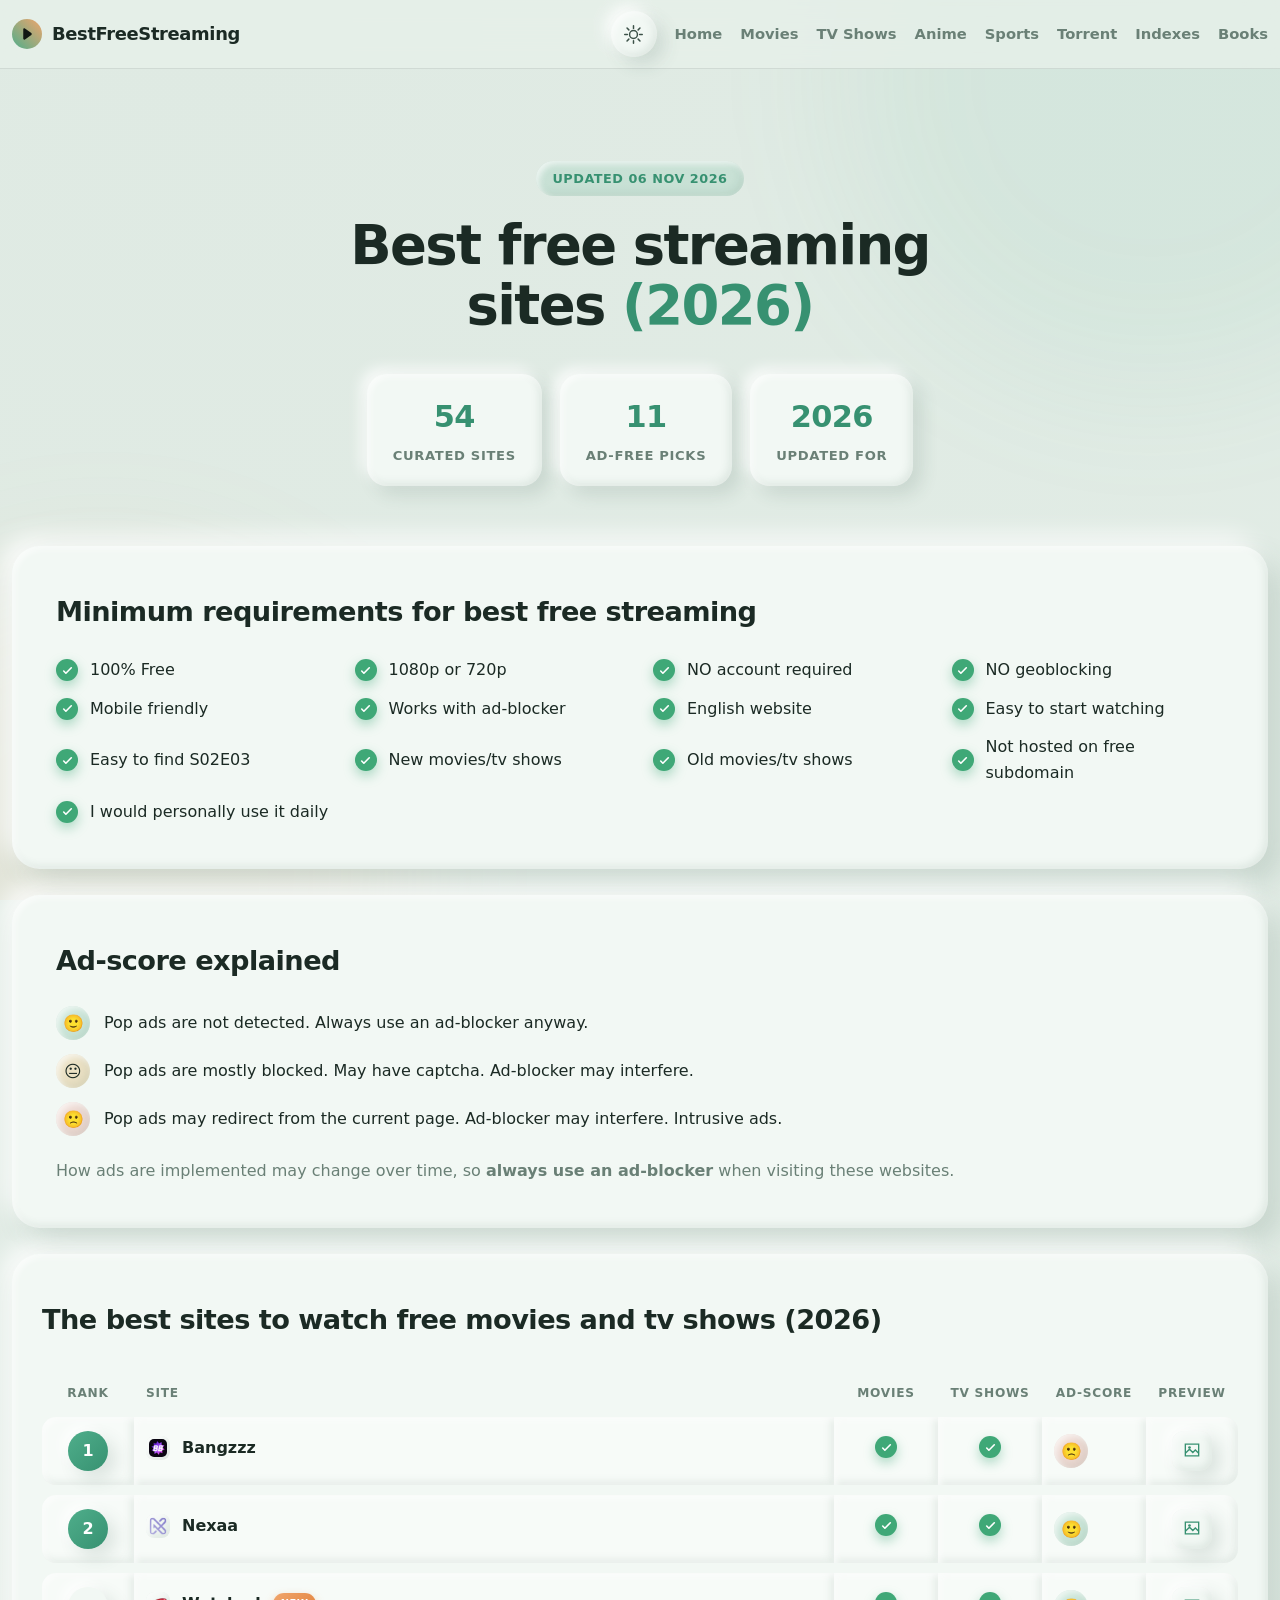
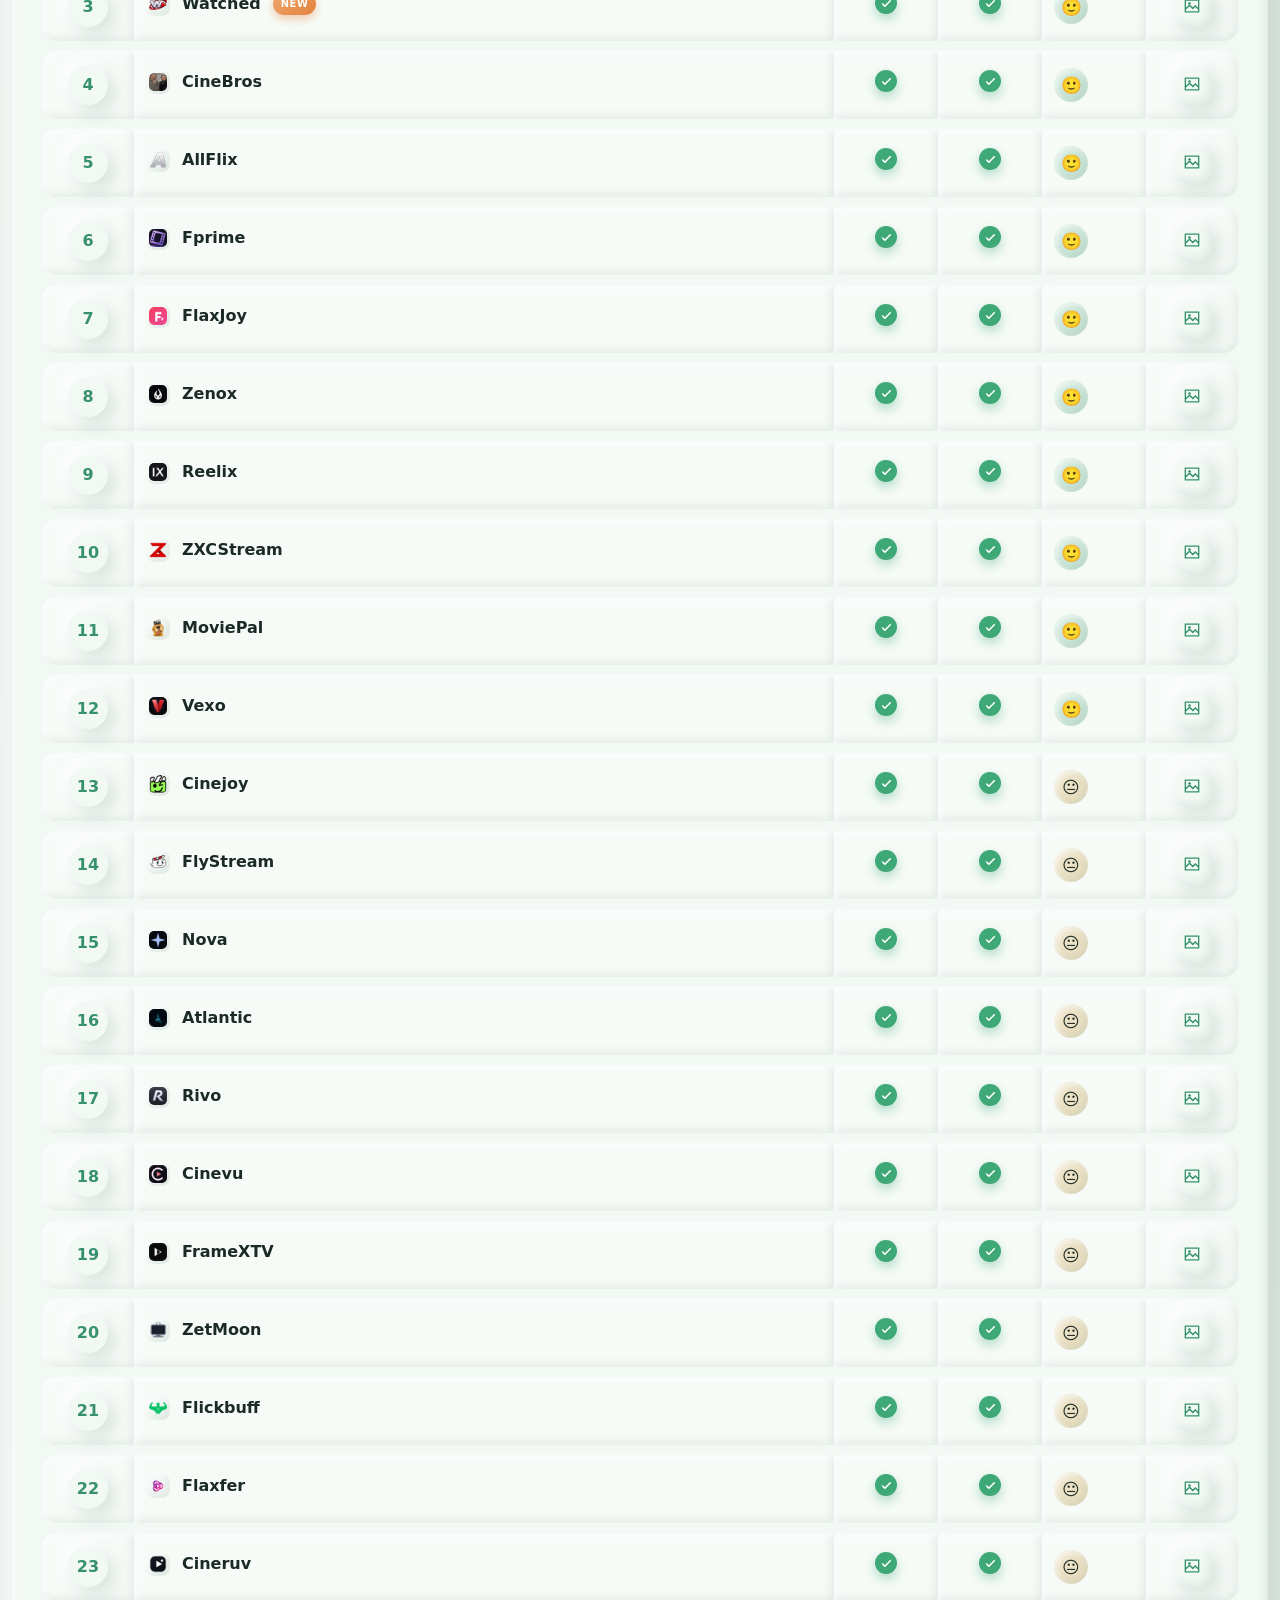
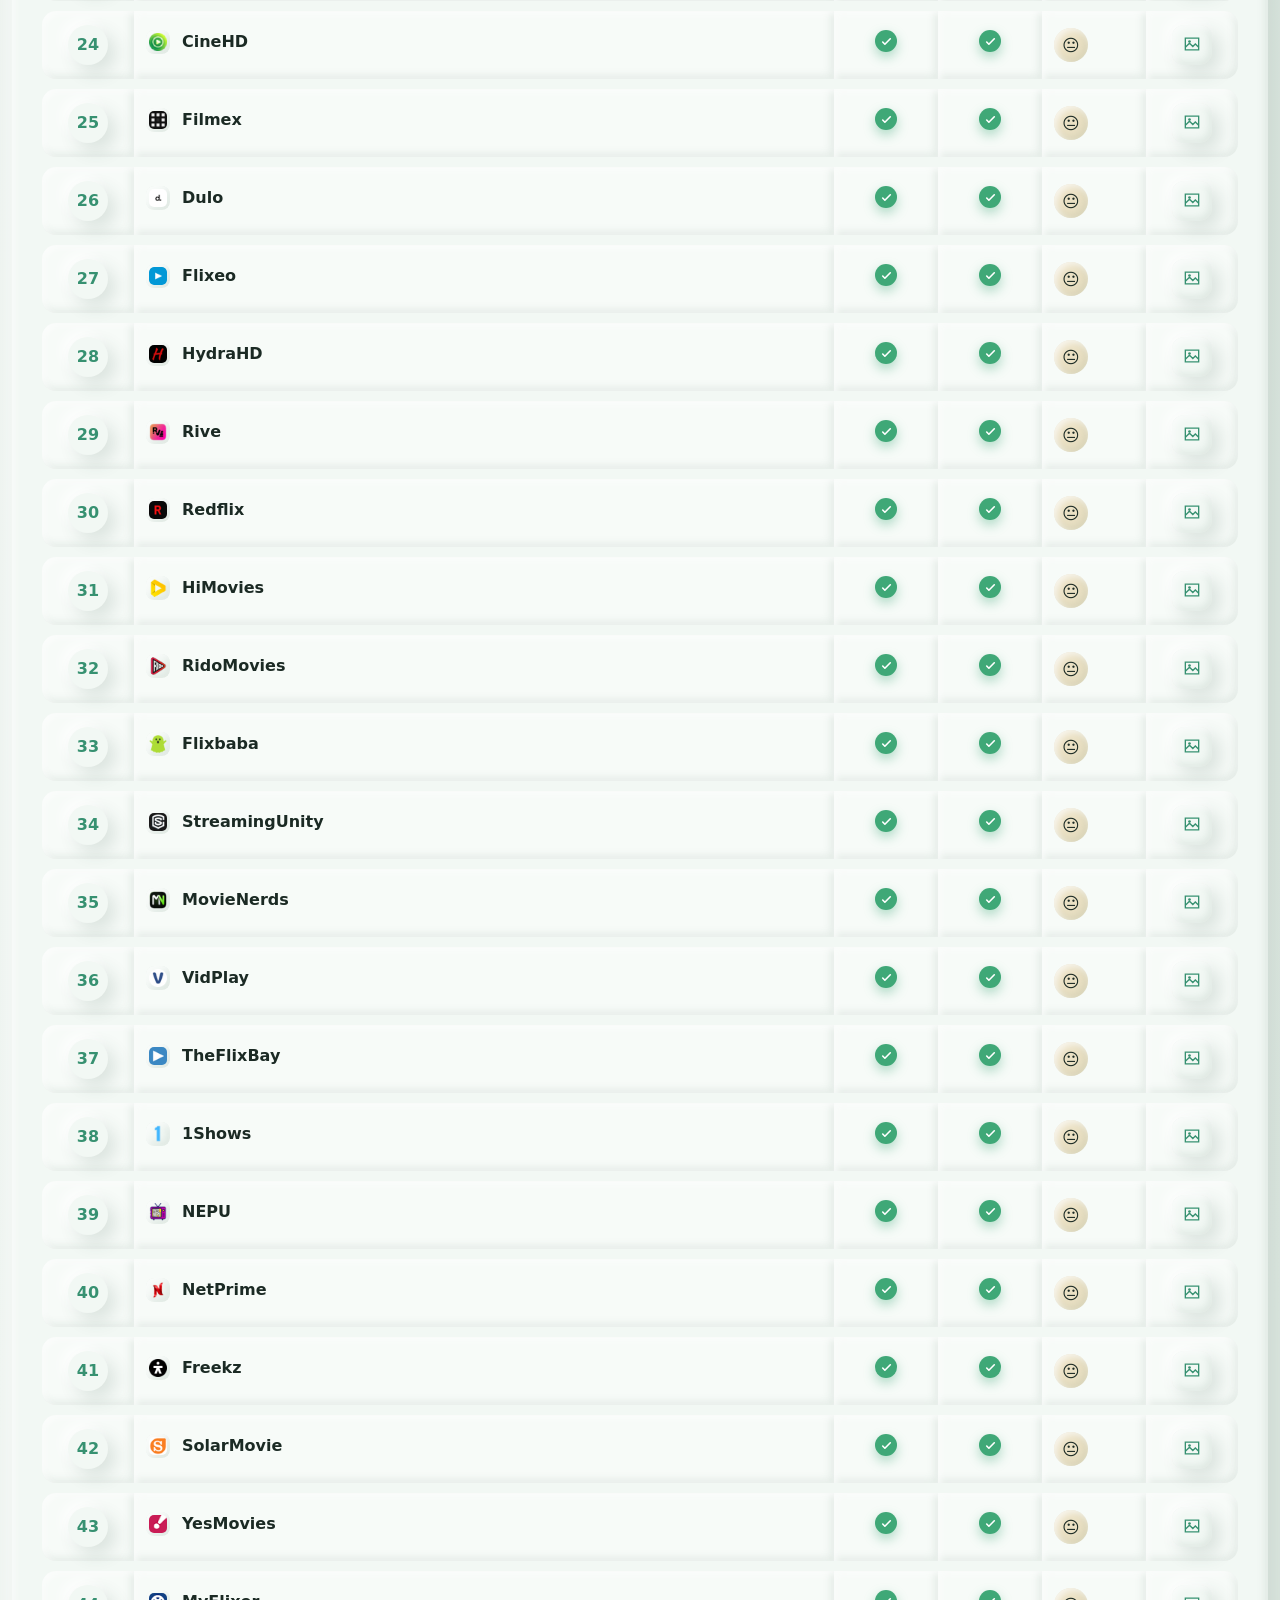
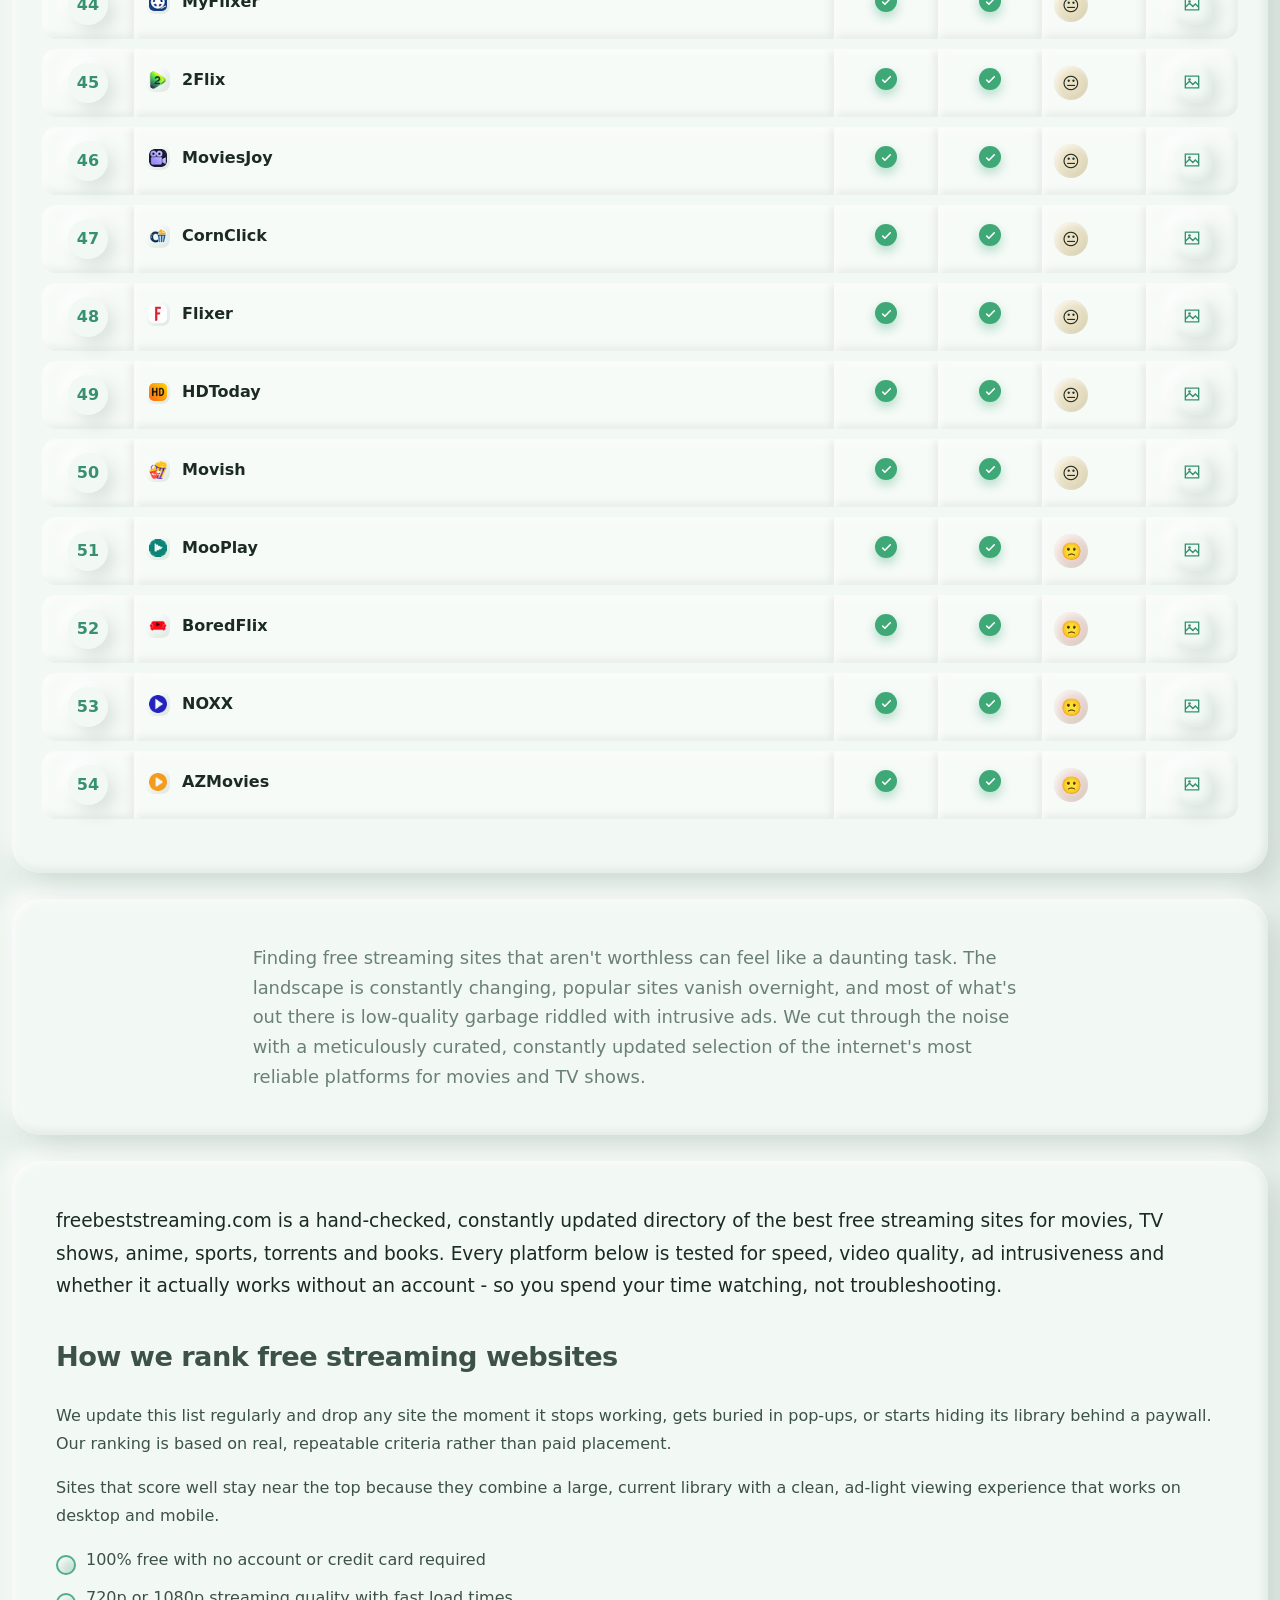
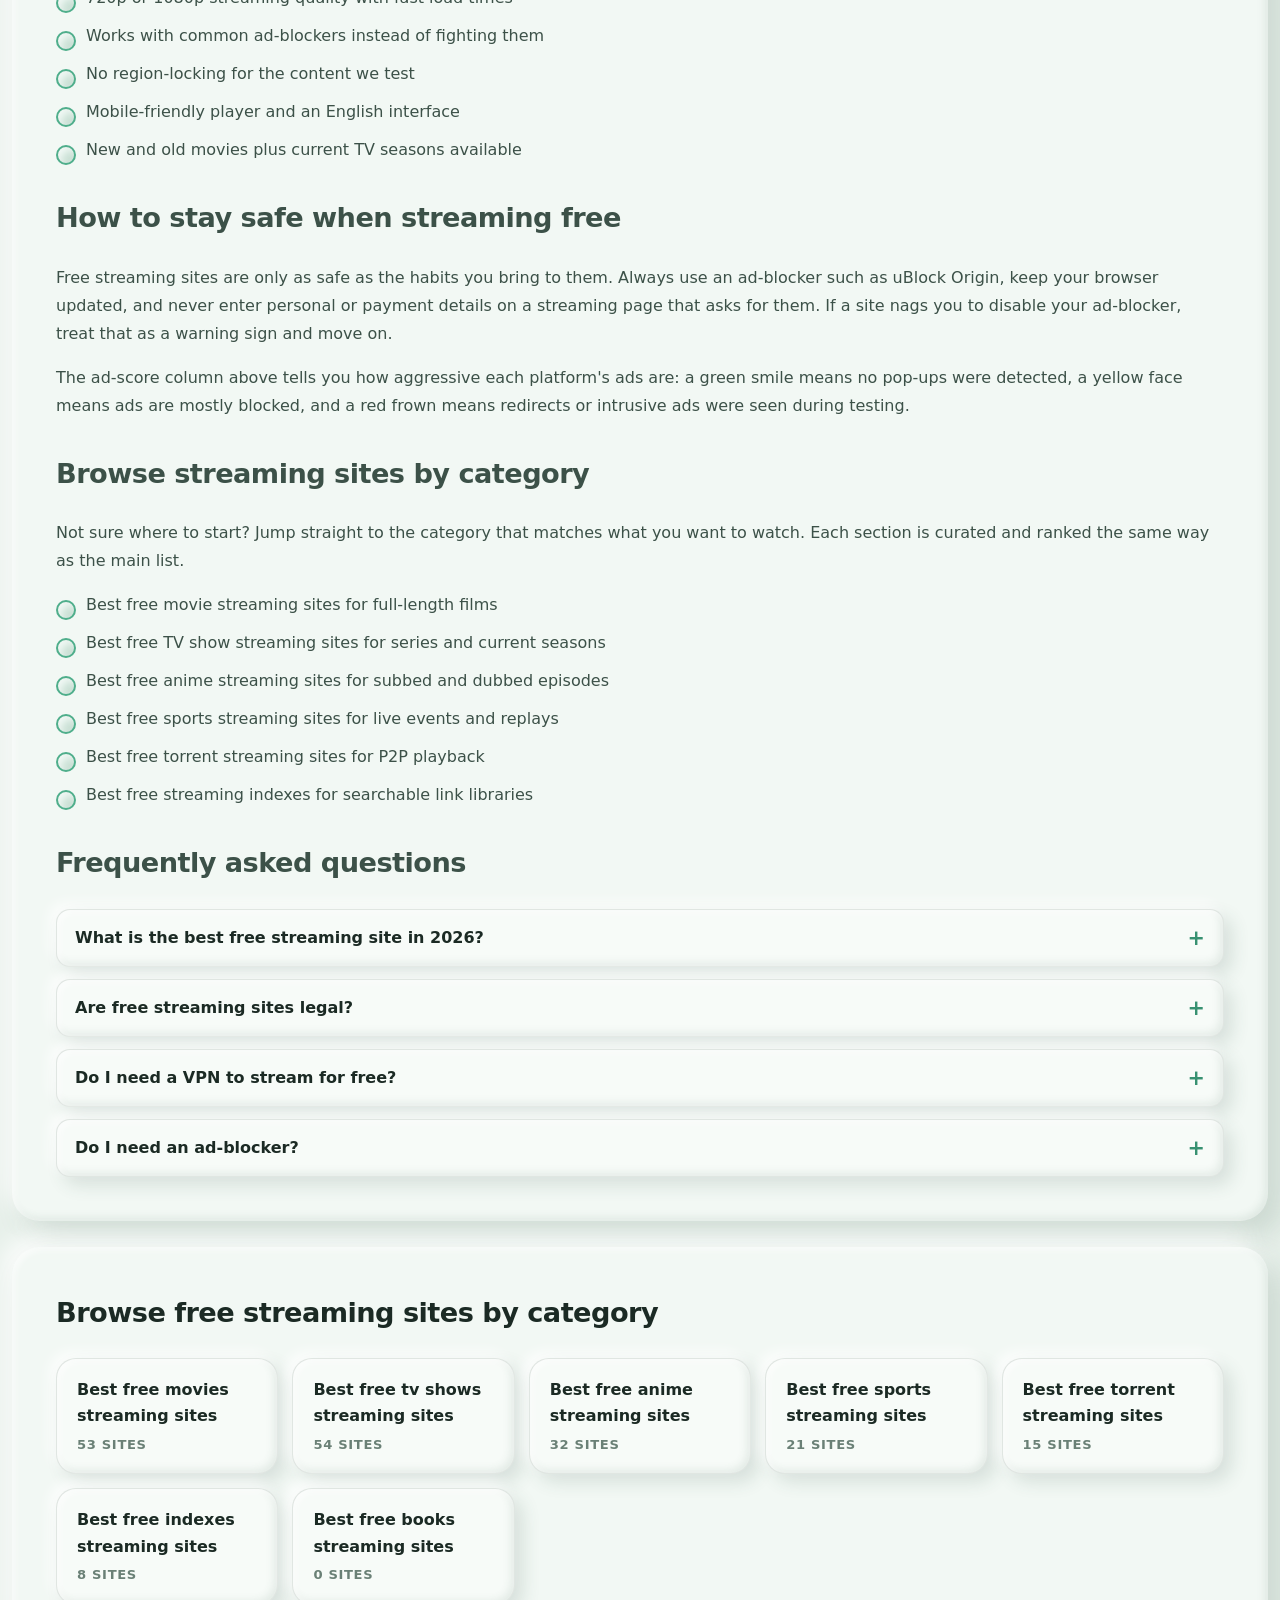
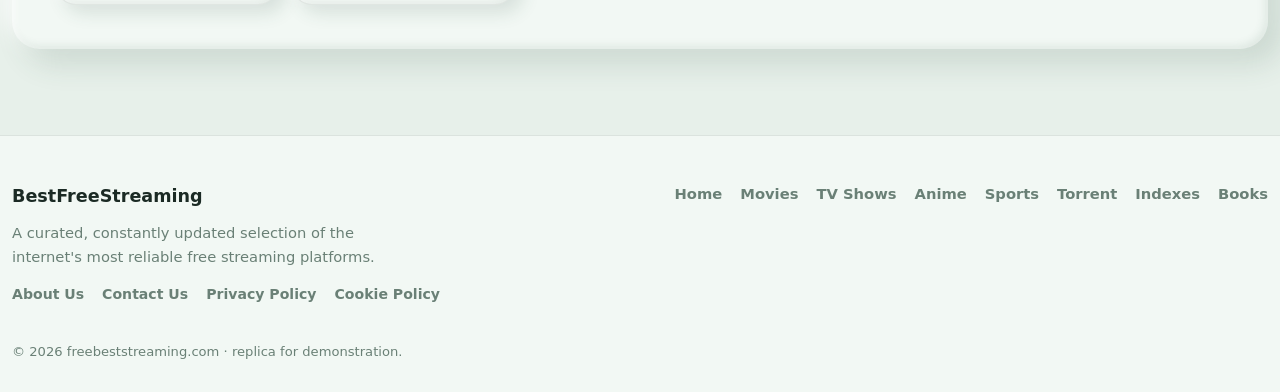
==== index.html @ 007ed833 "first commit" ====
<!DOCTYPE html>
<html lang="en" data-theme="light">
<head>
<meta charset="utf-8" />
<meta name="viewport" content="width=device-width, initial-scale=1.0" />
<title>Best Free Streaming Sites (2026) - Watch Movies &amp; TV Shows Online Free</title>
<meta name="description" content="Discover the best free streaming sites for movies, TV shows, anime, sports, torrents and books. Hand-checked, ad-scored and updated for 2026 - no account needed." />
<meta name="keywords" content="best free streaming sites, free streaming sites 2026, watch movies free, free movie sites, free tv streaming, free anime streaming, free sports streaming" />
<link rel="canonical" href="https://www.freebeststreaming.com/" />
<meta name="theme-color" content="#e9f1ec" media="(prefers-color-scheme: light)" />
<meta name="theme-color" content="#101613" media="(prefers-color-scheme: dark)" />
<meta name="robots" content="index, follow, max-image-preview:large, max-snippet:-1, max-video-preview:-1" />
<meta name="googlebot" content="index, follow, max-image-preview:large, max-snippet:-1, max-video-preview:-1" />
<meta property="og:type" content="website" />
<meta property="og:site_name" content="FreeBestStreaming.com" />
<meta property="og:locale" content="en_US" />
<meta property="og:title" content="Best Free Streaming Sites (2026) - Watch Movies &amp; TV Shows Online Free" />
<meta property="og:description" content="Discover the best free streaming sites for movies, TV shows, anime, sports, torrents and books. Hand-checked, ad-scored and updated for 2026 - no account needed." />
<meta property="og:url" content="https://www.freebeststreaming.com/" />
<meta property="og:image" content="https://www.freebeststreaming.com/img/og-default.png" />
<meta property="og:image:width" content="1200" />
<meta property="og:image:height" content="630" />
<meta property="og:image:alt" content="FreeBestStreaming.com - best free streaming sites 2026" />
<meta name="twitter:card" content="summary_large_image" />
<meta name="twitter:title" content="Best Free Streaming Sites (2026) - Watch Movies &amp; TV Shows Online Free" />
<meta name="twitter:description" content="Discover the best free streaming sites for movies, TV shows, anime, sports, torrents and books. Hand-checked, ad-scored and updated for 2026 - no account needed." />
<meta name="twitter:image" content="https://www.freebeststreaming.com/img/og-default.png" />
<link rel="icon" href="favicon.ico" />
<link rel="preconnect" href="https://www.freebeststreaming.com" />
<link rel="stylesheet" href="css/site.css" />
<script type="application/ld+json">{"@context":"https://schema.org","@graph":[{"@type":"WebSite","@id":"https://www.freebeststreaming.com/#website","url":"https://www.freebeststreaming.com","name":"FreeBestStreaming.com","description":"Hand-checked directory of the best free streaming sites for movies, TV shows, anime, sports, torrents and books.","inLanguage":"en","potentialAction":{"@type":"SearchAction","target":{"@type":"EntryPoint","urlTemplate":"https://www.freebeststreaming.com/Home/Category?key={search_term_string}"},"query-input":"required name=search_term_string"}},{"@type":"Organization","@id":"https://www.freebeststreaming.com/#organization","name":"FreeBestStreaming.com","url":"https://www.freebeststreaming.com","logo":{"@type":"ImageObject","url":"https://www.freebeststreaming.com/img/og-default.png"}}]}</script>
<script>
(function () { try { var stored = localStorage.getItem("bfs-theme"); var prefersDark = window.matchMedia("(prefers-color-scheme: dark)").matches; document.documentElement.setAttribute("data-theme", stored || (prefersDark ? "dark" : "light")); } catch (e) { } })();
</script>
</head>
<body>
<div class="bg-blobs" aria-hidden="true"></div>
<header class="site-header">
  <div class="container">
    <a href="index.html" class="logo-brand">
      <svg xmlns="http://www.w3.org/2000/svg" viewBox="0 0 16 16" aria-hidden="true">
        <defs><linearGradient id="grad1" x1="0%" y1="100%" x2="100%" y2="0%"><stop offset="0" stop-color="#4fae8b" /><stop offset="1" stop-color="#f0a56c" /></linearGradient></defs>
        <circle fill="url(#grad1)" cx="8" cy="8" r="8" />
        <path fill="#101613" d="m10.3 7.5c0.3 0.2 0.3 0.8 0 1l-3.4 2.4c-0.4 0.3-0.9 0-0.9-0.5v-4.8c0-0.5 0.5-0.8 0.9-0.5z" />
      </svg>
      <span>BestFreeStreaming</span>
    </a>
    <div class="header-actions">
      <button type="button" class="theme-toggle" id="themeToggle" aria-label="Toggle dark mode" title="Toggle dark mode">
        <svg class="icon-sun" viewBox="0 0 24 24" aria-hidden="true"><circle cx="12" cy="12" r="4.5"/><path d="M12 2v3M12 19v3M2 12h3M19 12h3M4.6 4.6l2.1 2.1M17.3 17.3l2.1 2.1M19.4 4.6l-2.1 2.1M6.7 17.3l-2.1 2.1"/></svg>
        <svg class="icon-moon" viewBox="0 0 24 24" aria-hidden="true"><path d="M21 12.8A8.5 8.5 0 1 1 11.2 3a7 7 0 0 0 9.8 9.8z"/></svg>
      </button>
      <nav class="site-nav" aria-label="Main navigation">
        <a href="index.html">Home</a>
        <a href="movies.html">Movies</a>
<a href="tv-shows.html">TV Shows</a>
<a href="anime.html">Anime</a>
<a href="sports.html">Sports</a>
<a href="torrent.html">Torrent</a>
<a href="indexes.html">Indexes</a>
<a href="books.html">Books</a>
      </nav>
    </div>
  </div>
</header>
<main class="container">
<section class="hero" id="top"><span class="hero-badge">Updated 06 Nov 2026</span><h1>Best free streaming sites <span class="accent">(2026)</span></h1><div class="hero-stats"><div class="stat"><span class="stat-value">52</span><span class="stat-label">Curated sites</span></div><div class="stat"><span class="stat-value">9</span><span class="stat-label">Ad-free picks</span></div><div class="stat"><span class="stat-value">2026</span><span class="stat-label">Updated for</span></div></div></section><section class="panel" id="requirements"><h2 class="section-title">Minimum requirements for best free streaming</h2><ul class="check-list"><li>100% Free</li><li>1080p or 720p</li><li>NO account required</li><li>NO geoblocking</li><li>Mobile friendly</li><li>Works with ad-blocker</li><li>English website</li><li>Easy to start watching</li><li>Easy to find S02E03</li><li>New movies/tv shows</li><li>Old movies/tv shows</li><li>Not hosted on free subdomain</li><li>I would personally use it daily</li></ul></section><section class="panel" id="adscore"><h2 class="section-title">Ad-score explained</h2><ul class="adscore-list"><li><span class="adscore-pill adscore-good"><span class="face"></span></span> Pop ads are not detected. Always use an ad-blocker anyway.</li><li><span class="adscore-pill adscore-ok"><span class="face"></span></span> Pop ads are mostly blocked. May have captcha. Ad-blocker may interfere.</li><li><span class="adscore-pill adscore-bad"><span class="face"></span></span> Pop ads may redirect from the current page. Ad-blocker may interfere. Intrusive ads.</li></ul><p class="adscore-note">How ads are implemented may change over time, so <strong>always use an ad-blocker</strong> when visiting these websites.</p></section><section class="panel table-panel" id="top-sites"><h2 class="section-title">The best sites to watch free movies and tv shows (2026)</h2><div class="table-scroll"><table class="sites-table"><thead><tr><th class="col-rank">Rank</th><th class="col-site">Site</th><th class="col-flag">Movies</th><th class="col-flag">TV Shows</th><th class="col-flag">Ad-Score</th><th class="col-preview">Preview</th></tr></thead><tbody><tr class="site-row"><td class="col-rank"><span class="rank-badge">1</span></td><td class="col-site"><a class="site-link" href="https://watched.cx/home" target="_blank" rel="noopener"><img class="site-favicon" src="data/images/favicons/15e6fa27de65ed3e341e323869e7991513ba6b85468f4043d3410c214ce10ddf.png" width="24" height="24" alt="" loading="lazy" /><span class="site-name">Watched</span><span class="new-badge">NEW</span></a></td><td class="col-flag"><span class="check" aria-label="Available"></span></td><td class="col-flag"><span class="check" aria-label="Available"></span></td><td class="col-flag"><span class="adscore-pill adscore-good" title="Pop ads are not detected"><span class="face"></span></span></td><td class="col-preview"><button type="button" class="preview-btn" data-preview="preview-1" aria-expanded="false" aria-controls="preview-1" title="Show preview of Watched"><svg viewBox="0 0 24 24" aria-hidden="true"><path d="M4 5h16v14H4z" fill="none" stroke="currentColor" stroke-width="1.6"/><path d="m4 16 5-5 4 4 3-3 4 4" fill="none" stroke="currentColor" stroke-width="1.6"/><circle cx="9" cy="9" r="1.6" fill="currentColor"/></svg></button></td></tr><tr class="preview-row" id="preview-1" hidden><td colspan="6"><a href="https://watched.cx/home" target="_blank" rel="noopener" class="preview-wrap" title="Visit Watched (opens in new tab)"><img src="data/images/thumbs/23feef184871e8dda354232d3e6a2e675488aa07ddcfde79c10542d33294459c.webp" loading="lazy" alt="Screenshot of Watched" /></a></td></tr><tr class="site-row"><td class="col-rank"><span class="rank-badge">2</span></td><td class="col-site"><a class="site-link" href="https://cinebros.netzz" target="_blank" rel="noopener"><img class="site-favicon" src="data/images/favicons/8d9d1334f31edf94c2838bcd294e3d549f3dab57177260c682e4f672d8bc4844.png" width="24" height="24" alt="" loading="lazy" /><span class="site-name">CineBroszz</span></a></td><td class="col-flag"><span class="check" aria-label="Available"></span></td><td class="col-flag"><span class="check" aria-label="Available"></span></td><td class="col-flag"><span class="adscore-pill adscore-bad" title="Pop ads may redirect from current page"><span class="face"></span></span></td><td class="col-preview"><button type="button" class="preview-btn" data-preview="preview-2" aria-expanded="false" aria-controls="preview-2" title="Show preview of CineBroszz"><svg viewBox="0 0 24 24" aria-hidden="true"><path d="M4 5h16v14H4z" fill="none" stroke="currentColor" stroke-width="1.6"/><path d="m4 16 5-5 4 4 3-3 4 4" fill="none" stroke="currentColor" stroke-width="1.6"/><circle cx="9" cy="9" r="1.6" fill="currentColor"/></svg></button></td></tr><tr class="preview-row" id="preview-2" hidden><td colspan="6"><a href="https://cinebros.netzz" target="_blank" rel="noopener" class="preview-wrap" title="Visit CineBroszz (opens in new tab)"><img src="data/images/thumbs/5cd1a2b88d7446e4e70ebe163a90de1ac6f99d7ab3490b6aad296977e17ddc51.webp" loading="lazy" alt="Screenshot of CineBroszz" /></a></td></tr><tr class="site-row"><td class="col-rank"><span class="rank-badge">3</span></td><td class="col-site"><a class="site-link" href="https://allflix.org" target="_blank" rel="noopener"><img class="site-favicon" src="data/images/favicons/53142ff24a7fd1907b6b936aab350ff9e9995e2bca040cf9fb746a257547e74f.png" width="24" height="24" alt="" loading="lazy" /><span class="site-name">AllFlix</span></a></td><td class="col-flag"><span class="check" aria-label="Available"></span></td><td class="col-flag"><span class="check" aria-label="Available"></span></td><td class="col-flag"><span class="adscore-pill adscore-good" title="Pop ads are not detected"><span class="face"></span></span></td><td class="col-preview"><button type="button" class="preview-btn" data-preview="preview-3" aria-expanded="false" aria-controls="preview-3" title="Show preview of AllFlix"><svg viewBox="0 0 24 24" aria-hidden="true"><path d="M4 5h16v14H4z" fill="none" stroke="currentColor" stroke-width="1.6"/><path d="m4 16 5-5 4 4 3-3 4 4" fill="none" stroke="currentColor" stroke-width="1.6"/><circle cx="9" cy="9" r="1.6" fill="currentColor"/></svg></button></td></tr><tr class="preview-row" id="preview-3" hidden><td colspan="6"><a href="https://allflix.org" target="_blank" rel="noopener" class="preview-wrap" title="Visit AllFlix (opens in new tab)"><img src="data/images/thumbs/0a4941472ebb4bd7544263bcf415fbb70f9150be07ab0708331a620f5ba662dc.webp" loading="lazy" alt="Screenshot of AllFlix" /></a></td></tr><tr class="site-row"><td class="col-rank"><span class="rank-badge">4</span></td><td class="col-site"><a class="site-link" href="https://fprime.at" target="_blank" rel="noopener"><img class="site-favicon" src="data/images/favicons/b951bb1b822a454266ee99582e89d39c44e704d7ef3f27a3053d759727d2b78c.png" width="24" height="24" alt="" loading="lazy" /><span class="site-name">Fprime</span></a></td><td class="col-flag"><span class="check" aria-label="Available"></span></td><td class="col-flag"><span class="check" aria-label="Available"></span></td><td class="col-flag"><span class="adscore-pill adscore-good" title="Pop ads are not detected"><span class="face"></span></span></td><td class="col-preview"><button type="button" class="preview-btn" data-preview="preview-4" aria-expanded="false" aria-controls="preview-4" title="Show preview of Fprime"><svg viewBox="0 0 24 24" aria-hidden="true"><path d="M4 5h16v14H4z" fill="none" stroke="currentColor" stroke-width="1.6"/><path d="m4 16 5-5 4 4 3-3 4 4" fill="none" stroke="currentColor" stroke-width="1.6"/><circle cx="9" cy="9" r="1.6" fill="currentColor"/></svg></button></td></tr><tr class="preview-row" id="preview-4" hidden><td colspan="6"><a href="https://fprime.at" target="_blank" rel="noopener" class="preview-wrap" title="Visit Fprime (opens in new tab)"><img src="data/images/thumbs/930a178fcb351ed5f6927d43b4d271c4ddae25dc463c9936396dc17f927b1535.webp" loading="lazy" alt="Screenshot of Fprime" /></a></td></tr><tr class="site-row"><td class="col-rank"><span class="rank-badge">5</span></td><td class="col-site"><a class="site-link" href="https://flaxjoy.app" target="_blank" rel="noopener"><img class="site-favicon" src="data/images/favicons/399972a7ec79d761c2cf4f0a481cc113a2bed8809707efb99221b87ecf593bd4.png" width="24" height="24" alt="" loading="lazy" /><span class="site-name">FlaxJoy</span></a></td><td class="col-flag"><span class="check" aria-label="Available"></span></td><td class="col-flag"><span class="check" aria-label="Available"></span></td><td class="col-flag"><span class="adscore-pill adscore-good" title="Pop ads are not detected"><span class="face"></span></span></td><td class="col-preview"><button type="button" class="preview-btn" data-preview="preview-5" aria-expanded="false" aria-controls="preview-5" title="Show preview of FlaxJoy"><svg viewBox="0 0 24 24" aria-hidden="true"><path d="M4 5h16v14H4z" fill="none" stroke="currentColor" stroke-width="1.6"/><path d="m4 16 5-5 4 4 3-3 4 4" fill="none" stroke="currentColor" stroke-width="1.6"/><circle cx="9" cy="9" r="1.6" fill="currentColor"/></svg></button></td></tr><tr class="preview-row" id="preview-5" hidden><td colspan="6"><a href="https://flaxjoy.app" target="_blank" rel="noopener" class="preview-wrap" title="Visit FlaxJoy (opens in new tab)"><img src="data/images/thumbs/f5dd3e86e3bf838d3db6ef2aeec3746891193c4ff3cab4f76f38c5e205bb62f9.webp" loading="lazy" alt="Screenshot of FlaxJoy" /></a></td></tr><tr class="site-row"><td class="col-rank"><span class="rank-badge">6</span></td><td class="col-site"><a class="site-link" href="https://zenox.lol" target="_blank" rel="noopener"><img class="site-favicon" src="data/images/favicons/0ec51ea1fd03c35eb745dd315ee722cadece66e18a357c735008c8292960fcb3.png" width="24" height="24" alt="" loading="lazy" /><span class="site-name">Zenox</span></a></td><td class="col-flag"><span class="check" aria-label="Available"></span></td><td class="col-flag"><span class="check" aria-label="Available"></span></td><td class="col-flag"><span class="adscore-pill adscore-good" title="Pop ads are not detected"><span class="face"></span></span></td><td class="col-preview"><button type="button" class="preview-btn" data-preview="preview-6" aria-expanded="false" aria-controls="preview-6" title="Show preview of Zenox"><svg viewBox="0 0 24 24" aria-hidden="true"><path d="M4 5h16v14H4z" fill="none" stroke="currentColor" stroke-width="1.6"/><path d="m4 16 5-5 4 4 3-3 4 4" fill="none" stroke="currentColor" stroke-width="1.6"/><circle cx="9" cy="9" r="1.6" fill="currentColor"/></svg></button></td></tr><tr class="preview-row" id="preview-6" hidden><td colspan="6"><a href="https://zenox.lol" target="_blank" rel="noopener" class="preview-wrap" title="Visit Zenox (opens in new tab)"><img src="data/images/thumbs/67b7c45c34fa04d4361a4ba3e3fcfe8da723c80550facac87d165030ae83a167.webp" loading="lazy" alt="Screenshot of Zenox" /></a></td></tr><tr class="site-row"><td class="col-rank"><span class="rank-badge">7</span></td><td class="col-site"><a class="site-link" href="https://reelix.ac" target="_blank" rel="noopener"><img class="site-favicon" src="data/images/favicons/a8a0b000d01c91310d8fbb73019b25871f6e6ddcfe883d6320a34b544f96f2b0.png" width="24" height="24" alt="" loading="lazy" /><span class="site-name">Reelix</span></a></td><td class="col-flag"><span class="check" aria-label="Available"></span></td><td class="col-flag"><span class="check" aria-label="Available"></span></td><td class="col-flag"><span class="adscore-pill adscore-good" title="Pop ads are not detected"><span class="face"></span></span></td><td class="col-preview"><button type="button" class="preview-btn" data-preview="preview-7" aria-expanded="false" aria-controls="preview-7" title="Show preview of Reelix"><svg viewBox="0 0 24 24" aria-hidden="true"><path d="M4 5h16v14H4z" fill="none" stroke="currentColor" stroke-width="1.6"/><path d="m4 16 5-5 4 4 3-3 4 4" fill="none" stroke="currentColor" stroke-width="1.6"/><circle cx="9" cy="9" r="1.6" fill="currentColor"/></svg></button></td></tr><tr class="preview-row" id="preview-7" hidden><td colspan="6"><a href="https://reelix.ac" target="_blank" rel="noopener" class="preview-wrap" title="Visit Reelix (opens in new tab)"><img src="data/images/thumbs/b0079c69046a2843a658ba4d826756552cc62c99cad38fd6c3d40af87c39471e.webp" loading="lazy" alt="Screenshot of Reelix" /></a></td></tr><tr class="site-row"><td class="col-rank"><span class="rank-badge">8</span></td><td class="col-site"><a class="site-link" href="https://zxcstream.com" target="_blank" rel="noopener"><img class="site-favicon" src="data/images/favicons/808c91a1a293f73ac2c7fb378fea5916cb02ef1e01add81c347d2ae595c76454.png" width="24" height="24" alt="" loading="lazy" /><span class="site-name">ZXCStream</span></a></td><td class="col-flag"><span class="check" aria-label="Available"></span></td><td class="col-flag"><span class="check" aria-label="Available"></span></td><td class="col-flag"><span class="adscore-pill adscore-good" title="Pop ads are not detected"><span class="face"></span></span></td><td class="col-preview"><button type="button" class="preview-btn" data-preview="preview-8" aria-expanded="false" aria-controls="preview-8" title="Show preview of ZXCStream"><svg viewBox="0 0 24 24" aria-hidden="true"><path d="M4 5h16v14H4z" fill="none" stroke="currentColor" stroke-width="1.6"/><path d="m4 16 5-5 4 4 3-3 4 4" fill="none" stroke="currentColor" stroke-width="1.6"/><circle cx="9" cy="9" r="1.6" fill="currentColor"/></svg></button></td></tr><tr class="preview-row" id="preview-8" hidden><td colspan="6"><a href="https://zxcstream.com" target="_blank" rel="noopener" class="preview-wrap" title="Visit ZXCStream (opens in new tab)"><img src="data/images/thumbs/b91ed141e7aeef1772234ce82ca407f49973522a1ac5b92ea1987135db740986.webp" loading="lazy" alt="Screenshot of ZXCStream" /></a></td></tr><tr class="site-row"><td class="col-rank"><span class="rank-badge">9</span></td><td class="col-site"><a class="site-link" href="https://moviepal.live" target="_blank" rel="noopener"><img class="site-favicon" src="data/images/favicons/66ab4ca796ed66c5bd36fde3196930e8bcc1b460c77de5b216def91e4c0738d5.png" width="24" height="24" alt="" loading="lazy" /><span class="site-name">MoviePal</span></a></td><td class="col-flag"><span class="check" aria-label="Available"></span></td><td class="col-flag"><span class="check" aria-label="Available"></span></td><td class="col-flag"><span class="adscore-pill adscore-good" title="Pop ads are not detected"><span class="face"></span></span></td><td class="col-preview"><button type="button" class="preview-btn" data-preview="preview-9" aria-expanded="false" aria-controls="preview-9" title="Show preview of MoviePal"><svg viewBox="0 0 24 24" aria-hidden="true"><path d="M4 5h16v14H4z" fill="none" stroke="currentColor" stroke-width="1.6"/><path d="m4 16 5-5 4 4 3-3 4 4" fill="none" stroke="currentColor" stroke-width="1.6"/><circle cx="9" cy="9" r="1.6" fill="currentColor"/></svg></button></td></tr><tr class="preview-row" id="preview-9" hidden><td colspan="6"><a href="https://moviepal.live" target="_blank" rel="noopener" class="preview-wrap" title="Visit MoviePal (opens in new tab)"><img src="data/images/thumbs/307af31ab64231109966fe0f4cf6941d26d60c71fa5a4adc6f7334a56e57e3f9.webp" loading="lazy" alt="Screenshot of MoviePal" /></a></td></tr><tr class="site-row"><td class="col-rank"><span class="rank-badge">10</span></td><td class="col-site"><a class="site-link" href="https://vexo.surf" target="_blank" rel="noopener"><img class="site-favicon" src="data/images/favicons/8fb822a4fc1b1c16613f968916afdfb62cebce9724ea0a1ca4b6ab9d7f6d1978.png" width="24" height="24" alt="" loading="lazy" /><span class="site-name">Vexo</span></a></td><td class="col-flag"><span class="check" aria-label="Available"></span></td><td class="col-flag"><span class="check" aria-label="Available"></span></td><td class="col-flag"><span class="adscore-pill adscore-good" title="Pop ads are not detected"><span class="face"></span></span></td><td class="col-preview"><button type="button" class="preview-btn" data-preview="preview-10" aria-expanded="false" aria-controls="preview-10" title="Show preview of Vexo"><svg viewBox="0 0 24 24" aria-hidden="true"><path d="M4 5h16v14H4z" fill="none" stroke="currentColor" stroke-width="1.6"/><path d="m4 16 5-5 4 4 3-3 4 4" fill="none" stroke="currentColor" stroke-width="1.6"/><circle cx="9" cy="9" r="1.6" fill="currentColor"/></svg></button></td></tr><tr class="preview-row" id="preview-10" hidden><td colspan="6"><a href="https://vexo.surf" target="_blank" rel="noopener" class="preview-wrap" title="Visit Vexo (opens in new tab)"><img src="data/images/thumbs/3d0f92df3da2d1ff2401a1de377e8af6447a82bdf1e8b1c4b88c2f624a730a8b.webp" loading="lazy" alt="Screenshot of Vexo" /></a></td></tr><tr class="site-row"><td class="col-rank"><span class="rank-badge">11</span></td><td class="col-site"><a class="site-link" href="https://cinejoy.pk" target="_blank" rel="noopener"><img class="site-favicon" src="data/images/favicons/f8c5ff7f8e08edf7747e9eec369d18b4e73bfb4d3f12d218af985c8a2dec3389.png" width="24" height="24" alt="" loading="lazy" /><span class="site-name">Cinejoy</span></a></td><td class="col-flag"><span class="check" aria-label="Available"></span></td><td class="col-flag"><span class="check" aria-label="Available"></span></td><td class="col-flag"><span class="adscore-pill adscore-ok" title="Pop ads are mostly blocked"><span class="face"></span></span></td><td class="col-preview"><button type="button" class="preview-btn" data-preview="preview-11" aria-expanded="false" aria-controls="preview-11" title="Show preview of Cinejoy"><svg viewBox="0 0 24 24" aria-hidden="true"><path d="M4 5h16v14H4z" fill="none" stroke="currentColor" stroke-width="1.6"/><path d="m4 16 5-5 4 4 3-3 4 4" fill="none" stroke="currentColor" stroke-width="1.6"/><circle cx="9" cy="9" r="1.6" fill="currentColor"/></svg></button></td></tr><tr class="preview-row" id="preview-11" hidden><td colspan="6"><a href="https://cinejoy.pk" target="_blank" rel="noopener" class="preview-wrap" title="Visit Cinejoy (opens in new tab)"><img src="data/images/thumbs/4b7ad1e5c66b3fc50141fe61879df1c401c2fc68dd2519cb8a050f417b162364.webp" loading="lazy" alt="Screenshot of Cinejoy" /></a></td></tr><tr class="site-row"><td class="col-rank"><span class="rank-badge">12</span></td><td class="col-site"><a class="site-link" href="https://flystream.net" target="_blank" rel="noopener"><img class="site-favicon" src="data/images/favicons/78b4d849b934e35fc66a2d9f570d0707de54c74b2e42cf29b12ba6e3d3828226.png" width="24" height="24" alt="" loading="lazy" /><span class="site-name">FlyStream</span></a></td><td class="col-flag"><span class="check" aria-label="Available"></span></td><td class="col-flag"><span class="check" aria-label="Available"></span></td><td class="col-flag"><span class="adscore-pill adscore-ok" title="Pop ads are mostly blocked"><span class="face"></span></span></td><td class="col-preview"><button type="button" class="preview-btn" data-preview="preview-12" aria-expanded="false" aria-controls="preview-12" title="Show preview of FlyStream"><svg viewBox="0 0 24 24" aria-hidden="true"><path d="M4 5h16v14H4z" fill="none" stroke="currentColor" stroke-width="1.6"/><path d="m4 16 5-5 4 4 3-3 4 4" fill="none" stroke="currentColor" stroke-width="1.6"/><circle cx="9" cy="9" r="1.6" fill="currentColor"/></svg></button></td></tr><tr class="preview-row" id="preview-12" hidden><td colspan="6"><a href="https://flystream.net" target="_blank" rel="noopener" class="preview-wrap" title="Visit FlyStream (opens in new tab)"><img src="data/images/thumbs/f54cefc1b9d6d48471e57f3c1afe21fc4b5a935523ad2bcce49271689017afa6.webp" loading="lazy" alt="Screenshot of FlyStream" /></a></td></tr><tr class="site-row"><td class="col-rank"><span class="rank-badge">13</span></td><td class="col-site"><a class="site-link" href="https://novahd.cc" target="_blank" rel="noopener"><img class="site-favicon" src="data/images/favicons/8830bdcaaed07fa81332313b16b8f359d441954870991256c9c26c8ab1ebb9a0.png" width="24" height="24" alt="" loading="lazy" /><span class="site-name">Nova</span></a></td><td class="col-flag"><span class="check" aria-label="Available"></span></td><td class="col-flag"><span class="check" aria-label="Available"></span></td><td class="col-flag"><span class="adscore-pill adscore-ok" title="Pop ads are mostly blocked"><span class="face"></span></span></td><td class="col-preview"><button type="button" class="preview-btn" data-preview="preview-13" aria-expanded="false" aria-controls="preview-13" title="Show preview of Nova"><svg viewBox="0 0 24 24" aria-hidden="true"><path d="M4 5h16v14H4z" fill="none" stroke="currentColor" stroke-width="1.6"/><path d="m4 16 5-5 4 4 3-3 4 4" fill="none" stroke="currentColor" stroke-width="1.6"/><circle cx="9" cy="9" r="1.6" fill="currentColor"/></svg></button></td></tr><tr class="preview-row" id="preview-13" hidden><td colspan="6"><a href="https://novahd.cc" target="_blank" rel="noopener" class="preview-wrap" title="Visit Nova (opens in new tab)"><img src="data/images/thumbs/d505e9a09e6e9c38b143a61687d3dc324b0a51f82c655a4a7acd627e60194dc5.webp" loading="lazy" alt="Screenshot of Nova" /></a></td></tr><tr class="site-row"><td class="col-rank"><span class="rank-badge">14</span></td><td class="col-site"><a class="site-link" href="https://atlantic.bz" target="_blank" rel="noopener"><img class="site-favicon" src="data/images/favicons/0f3e428438520297bb48a096e4c05e924395ec10ef53235829356d6e359852a0.png" width="24" height="24" alt="" loading="lazy" /><span class="site-name">Atlantic</span></a></td><td class="col-flag"><span class="check" aria-label="Available"></span></td><td class="col-flag"><span class="check" aria-label="Available"></span></td><td class="col-flag"><span class="adscore-pill adscore-ok" title="Pop ads are mostly blocked"><span class="face"></span></span></td><td class="col-preview"><button type="button" class="preview-btn" data-preview="preview-14" aria-expanded="false" aria-controls="preview-14" title="Show preview of Atlantic"><svg viewBox="0 0 24 24" aria-hidden="true"><path d="M4 5h16v14H4z" fill="none" stroke="currentColor" stroke-width="1.6"/><path d="m4 16 5-5 4 4 3-3 4 4" fill="none" stroke="currentColor" stroke-width="1.6"/><circle cx="9" cy="9" r="1.6" fill="currentColor"/></svg></button></td></tr><tr class="preview-row" id="preview-14" hidden><td colspan="6"><a href="https://atlantic.bz" target="_blank" rel="noopener" class="preview-wrap" title="Visit Atlantic (opens in new tab)"><img src="data/images/thumbs/49c2cb7fe3aebf853e44759cfb36ef511382703ca0bb1da8f207d12dcfbac01d.webp" loading="lazy" alt="Screenshot of Atlantic" /></a></td></tr><tr class="site-row"><td class="col-rank"><span class="rank-badge">15</span></td><td class="col-site"><a class="site-link" href="https://rivo.st" target="_blank" rel="noopener"><img class="site-favicon" src="data/images/favicons/0c138b9cad79592695bf98f18212a2538939b23db04493ba06d56e868565fcad.png" width="24" height="24" alt="" loading="lazy" /><span class="site-name">Rivo</span></a></td><td class="col-flag"><span class="check" aria-label="Available"></span></td><td class="col-flag"><span class="check" aria-label="Available"></span></td><td class="col-flag"><span class="adscore-pill adscore-ok" title="Pop ads are mostly blocked"><span class="face"></span></span></td><td class="col-preview"><button type="button" class="preview-btn" data-preview="preview-15" aria-expanded="false" aria-controls="preview-15" title="Show preview of Rivo"><svg viewBox="0 0 24 24" aria-hidden="true"><path d="M4 5h16v14H4z" fill="none" stroke="currentColor" stroke-width="1.6"/><path d="m4 16 5-5 4 4 3-3 4 4" fill="none" stroke="currentColor" stroke-width="1.6"/><circle cx="9" cy="9" r="1.6" fill="currentColor"/></svg></button></td></tr><tr class="preview-row" id="preview-15" hidden><td colspan="6"><a href="https://rivo.st" target="_blank" rel="noopener" class="preview-wrap" title="Visit Rivo (opens in new tab)"><img src="data/images/thumbs/eff394f6d904b4afe93d8eafdc8790def0087fc1cc1ee9b40e2910e618b3e840.webp" loading="lazy" alt="Screenshot of Rivo" /></a></td></tr><tr class="site-row"><td class="col-rank"><span class="rank-badge">16</span></td><td class="col-site"><a class="site-link" href="https://cinevu.icu" target="_blank" rel="noopener"><img class="site-favicon" src="data/images/favicons/41e7047038bc0d5ecbfaf320315ac9e63367ccd293a21282046a5521f78732e6.png" width="24" height="24" alt="" loading="lazy" /><span class="site-name">Cinevu</span></a></td><td class="col-flag"><span class="check" aria-label="Available"></span></td><td class="col-flag"><span class="check" aria-label="Available"></span></td><td class="col-flag"><span class="adscore-pill adscore-ok" title="Pop ads are mostly blocked"><span class="face"></span></span></td><td class="col-preview"><button type="button" class="preview-btn" data-preview="preview-16" aria-expanded="false" aria-controls="preview-16" title="Show preview of Cinevu"><svg viewBox="0 0 24 24" aria-hidden="true"><path d="M4 5h16v14H4z" fill="none" stroke="currentColor" stroke-width="1.6"/><path d="m4 16 5-5 4 4 3-3 4 4" fill="none" stroke="currentColor" stroke-width="1.6"/><circle cx="9" cy="9" r="1.6" fill="currentColor"/></svg></button></td></tr><tr class="preview-row" id="preview-16" hidden><td colspan="6"><a href="https://cinevu.icu" target="_blank" rel="noopener" class="preview-wrap" title="Visit Cinevu (opens in new tab)"><img src="data/images/thumbs/b08b1febead6bd8858f653367eeb9637d5dea74f31aecbebbddc4910e353711f.webp" loading="lazy" alt="Screenshot of Cinevu" /></a></td></tr><tr class="site-row"><td class="col-rank"><span class="rank-badge">17</span></td><td class="col-site"><a class="site-link" href="https://framextv.xyz" target="_blank" rel="noopener"><img class="site-favicon" src="data/images/favicons/17f9a3cd7fae59f9e054aacb4b25ae12992760dadc7bbe460bb20f454638c661.png" width="24" height="24" alt="" loading="lazy" /><span class="site-name">FrameXTV</span></a></td><td class="col-flag"><span class="check" aria-label="Available"></span></td><td class="col-flag"><span class="check" aria-label="Available"></span></td><td class="col-flag"><span class="adscore-pill adscore-ok" title="Pop ads are mostly blocked"><span class="face"></span></span></td><td class="col-preview"><button type="button" class="preview-btn" data-preview="preview-17" aria-expanded="false" aria-controls="preview-17" title="Show preview of FrameXTV"><svg viewBox="0 0 24 24" aria-hidden="true"><path d="M4 5h16v14H4z" fill="none" stroke="currentColor" stroke-width="1.6"/><path d="m4 16 5-5 4 4 3-3 4 4" fill="none" stroke="currentColor" stroke-width="1.6"/><circle cx="9" cy="9" r="1.6" fill="currentColor"/></svg></button></td></tr><tr class="preview-row" id="preview-17" hidden><td colspan="6"><a href="https://framextv.xyz" target="_blank" rel="noopener" class="preview-wrap" title="Visit FrameXTV (opens in new tab)"><img src="data/images/thumbs/ddee61fd0fc62c97fe7fc14370befbac287ce029212a8f983a8a3327c3e8dcf9.webp" loading="lazy" alt="Screenshot of FrameXTV" /></a></td></tr><tr class="site-row"><td class="col-rank"><span class="rank-badge">18</span></td><td class="col-site"><a class="site-link" href="https://zetmoon.live" target="_blank" rel="noopener"><img class="site-favicon" src="data/images/favicons/cdf88503f14f61e43f0ac5721bfad1331c3cbbdeeed8da50dcf71ddfc4fb0cf4.png" width="24" height="24" alt="" loading="lazy" /><span class="site-name">ZetMoon</span></a></td><td class="col-flag"><span class="check" aria-label="Available"></span></td><td class="col-flag"><span class="check" aria-label="Available"></span></td><td class="col-flag"><span class="adscore-pill adscore-ok" title="Pop ads are mostly blocked"><span class="face"></span></span></td><td class="col-preview"><button type="button" class="preview-btn" data-preview="preview-18" aria-expanded="false" aria-controls="preview-18" title="Show preview of ZetMoon"><svg viewBox="0 0 24 24" aria-hidden="true"><path d="M4 5h16v14H4z" fill="none" stroke="currentColor" stroke-width="1.6"/><path d="m4 16 5-5 4 4 3-3 4 4" fill="none" stroke="currentColor" stroke-width="1.6"/><circle cx="9" cy="9" r="1.6" fill="currentColor"/></svg></button></td></tr><tr class="preview-row" id="preview-18" hidden><td colspan="6"><a href="https://zetmoon.live" target="_blank" rel="noopener" class="preview-wrap" title="Visit ZetMoon (opens in new tab)"><img src="data/images/thumbs/e21709ead7db09cdd26192b715eb57969d0e2dafc6a4c871a1e128ff44245bc8.webp" loading="lazy" alt="Screenshot of ZetMoon" /></a></td></tr><tr class="site-row"><td class="col-rank"><span class="rank-badge">19</span></td><td class="col-site"><a class="site-link" href="https://flickbuff.cc" target="_blank" rel="noopener"><img class="site-favicon" src="data/images/favicons/a1e558da7a48a56db24b67332159add34df457877b134b684f5e21cf73c95b96.png" width="24" height="24" alt="" loading="lazy" /><span class="site-name">Flickbuff</span></a></td><td class="col-flag"><span class="check" aria-label="Available"></span></td><td class="col-flag"><span class="check" aria-label="Available"></span></td><td class="col-flag"><span class="adscore-pill adscore-ok" title="Pop ads are mostly blocked"><span class="face"></span></span></td><td class="col-preview"><button type="button" class="preview-btn" data-preview="preview-19" aria-expanded="false" aria-controls="preview-19" title="Show preview of Flickbuff"><svg viewBox="0 0 24 24" aria-hidden="true"><path d="M4 5h16v14H4z" fill="none" stroke="currentColor" stroke-width="1.6"/><path d="m4 16 5-5 4 4 3-3 4 4" fill="none" stroke="currentColor" stroke-width="1.6"/><circle cx="9" cy="9" r="1.6" fill="currentColor"/></svg></button></td></tr><tr class="preview-row" id="preview-19" hidden><td colspan="6"><a href="https://flickbuff.cc" target="_blank" rel="noopener" class="preview-wrap" title="Visit Flickbuff (opens in new tab)"><img src="data/images/thumbs/62c0d78d3ede6690ec14a31122b1a68e4137e09ea3d36b93da830b18acf315de.webp" loading="lazy" alt="Screenshot of Flickbuff" /></a></td></tr><tr class="site-row"><td class="col-rank"><span class="rank-badge">20</span></td><td class="col-site"><a class="site-link" href="https://flaxfer.lol" target="_blank" rel="noopener"><img class="site-favicon" src="data/images/favicons/ba1f45164ce633043d72d46427c17b7d416a0b4fe44cd13082048a228734b4b5.png" width="24" height="24" alt="" loading="lazy" /><span class="site-name">Flaxfer</span></a></td><td class="col-flag"><span class="check" aria-label="Available"></span></td><td class="col-flag"><span class="check" aria-label="Available"></span></td><td class="col-flag"><span class="adscore-pill adscore-ok" title="Pop ads are mostly blocked"><span class="face"></span></span></td><td class="col-preview"><button type="button" class="preview-btn" data-preview="preview-20" aria-expanded="false" aria-controls="preview-20" title="Show preview of Flaxfer"><svg viewBox="0 0 24 24" aria-hidden="true"><path d="M4 5h16v14H4z" fill="none" stroke="currentColor" stroke-width="1.6"/><path d="m4 16 5-5 4 4 3-3 4 4" fill="none" stroke="currentColor" stroke-width="1.6"/><circle cx="9" cy="9" r="1.6" fill="currentColor"/></svg></button></td></tr><tr class="preview-row" id="preview-20" hidden><td colspan="6"><a href="https://flaxfer.lol" target="_blank" rel="noopener" class="preview-wrap" title="Visit Flaxfer (opens in new tab)"><img src="data/images/thumbs/0ad6fd902069e63f8fec1cbfb34c930d26f54f4d98d2032a896a21f1d2cd1e79.webp" loading="lazy" alt="Screenshot of Flaxfer" /></a></td></tr><tr class="site-row"><td class="col-rank"><span class="rank-badge">21</span></td><td class="col-site"><a class="site-link" href="https://cineruv.website" target="_blank" rel="noopener"><img class="site-favicon" src="data/images/favicons/ec5faa81df46961185462b4c9891d858254c733eca09bdc9614e7f4f16a9bae4.png" width="24" height="24" alt="" loading="lazy" /><span class="site-name">Cineruv</span></a></td><td class="col-flag"><span class="check" aria-label="Available"></span></td><td class="col-flag"><span class="check" aria-label="Available"></span></td><td class="col-flag"><span class="adscore-pill adscore-ok" title="Pop ads are mostly blocked"><span class="face"></span></span></td><td class="col-preview"><button type="button" class="preview-btn" data-preview="preview-21" aria-expanded="false" aria-controls="preview-21" title="Show preview of Cineruv"><svg viewBox="0 0 24 24" aria-hidden="true"><path d="M4 5h16v14H4z" fill="none" stroke="currentColor" stroke-width="1.6"/><path d="m4 16 5-5 4 4 3-3 4 4" fill="none" stroke="currentColor" stroke-width="1.6"/><circle cx="9" cy="9" r="1.6" fill="currentColor"/></svg></button></td></tr><tr class="preview-row" id="preview-21" hidden><td colspan="6"><a href="https://cineruv.website" target="_blank" rel="noopener" class="preview-wrap" title="Visit Cineruv (opens in new tab)"><img src="data/images/thumbs/921b89bfa79fe4df1ce3959511c597ab457f3fa12011c3ccd7f6afcf4fbfa206.webp" loading="lazy" alt="Screenshot of Cineruv" /></a></td></tr><tr class="site-row"><td class="col-rank"><span class="rank-badge">22</span></td><td class="col-site"><a class="site-link" href="https://cinehd.vc/home" target="_blank" rel="noopener"><img class="site-favicon" src="data/images/favicons/a777fad4413763123415fbba9889823d54d714fd27b8336f571e36b3db248027.png" width="24" height="24" alt="" loading="lazy" /><span class="site-name">CineHD</span></a></td><td class="col-flag"><span class="check" aria-label="Available"></span></td><td class="col-flag"><span class="check" aria-label="Available"></span></td><td class="col-flag"><span class="adscore-pill adscore-ok" title="Pop ads are mostly blocked"><span class="face"></span></span></td><td class="col-preview"><button type="button" class="preview-btn" data-preview="preview-22" aria-expanded="false" aria-controls="preview-22" title="Show preview of CineHD"><svg viewBox="0 0 24 24" aria-hidden="true"><path d="M4 5h16v14H4z" fill="none" stroke="currentColor" stroke-width="1.6"/><path d="m4 16 5-5 4 4 3-3 4 4" fill="none" stroke="currentColor" stroke-width="1.6"/><circle cx="9" cy="9" r="1.6" fill="currentColor"/></svg></button></td></tr><tr class="preview-row" id="preview-22" hidden><td colspan="6"><a href="https://cinehd.vc/home" target="_blank" rel="noopener" class="preview-wrap" title="Visit CineHD (opens in new tab)"><img src="data/images/thumbs/037a435807ed5230cddb68fa89b4a34ac23835b817d74600702a5f1890517c75.webp" loading="lazy" alt="Screenshot of CineHD" /></a></td></tr><tr class="site-row"><td class="col-rank"><span class="rank-badge">23</span></td><td class="col-site"><a class="site-link" href="https://filmex.to" target="_blank" rel="noopener"><img class="site-favicon" src="data/images/favicons/639177d83c12f103ebf531f7421f7969bfd384a3b60f1aee576903fdf78d20f9.png" width="24" height="24" alt="" loading="lazy" /><span class="site-name">Filmex</span></a></td><td class="col-flag"><span class="check" aria-label="Available"></span></td><td class="col-flag"><span class="check" aria-label="Available"></span></td><td class="col-flag"><span class="adscore-pill adscore-ok" title="Pop ads are mostly blocked"><span class="face"></span></span></td><td class="col-preview"><button type="button" class="preview-btn" data-preview="preview-23" aria-expanded="false" aria-controls="preview-23" title="Show preview of Filmex"><svg viewBox="0 0 24 24" aria-hidden="true"><path d="M4 5h16v14H4z" fill="none" stroke="currentColor" stroke-width="1.6"/><path d="m4 16 5-5 4 4 3-3 4 4" fill="none" stroke="currentColor" stroke-width="1.6"/><circle cx="9" cy="9" r="1.6" fill="currentColor"/></svg></button></td></tr><tr class="preview-row" id="preview-23" hidden><td colspan="6"><a href="https://filmex.to" target="_blank" rel="noopener" class="preview-wrap" title="Visit Filmex (opens in new tab)"><img src="data/images/thumbs/d9f8438831901a2850941faf7f34e59bb09a834d78be7b76f0344742b5b2e0ee.webp" loading="lazy" alt="Screenshot of Filmex" /></a></td></tr><tr class="site-row"><td class="col-rank"><span class="rank-badge">24</span></td><td class="col-site"><a class="site-link" href="https://dulo.mov" target="_blank" rel="noopener"><img class="site-favicon" src="data/images/favicons/1b2ae38e00fbfde85a2a29b3411d2850e690200aea71508e729e76fd7e572a14.png" width="24" height="24" alt="" loading="lazy" /><span class="site-name">Dulo</span></a></td><td class="col-flag"><span class="check" aria-label="Available"></span></td><td class="col-flag"><span class="check" aria-label="Available"></span></td><td class="col-flag"><span class="adscore-pill adscore-ok" title="Pop ads are mostly blocked"><span class="face"></span></span></td><td class="col-preview"><button type="button" class="preview-btn" data-preview="preview-24" aria-expanded="false" aria-controls="preview-24" title="Show preview of Dulo"><svg viewBox="0 0 24 24" aria-hidden="true"><path d="M4 5h16v14H4z" fill="none" stroke="currentColor" stroke-width="1.6"/><path d="m4 16 5-5 4 4 3-3 4 4" fill="none" stroke="currentColor" stroke-width="1.6"/><circle cx="9" cy="9" r="1.6" fill="currentColor"/></svg></button></td></tr><tr class="preview-row" id="preview-24" hidden><td colspan="6"><a href="https://dulo.mov" target="_blank" rel="noopener" class="preview-wrap" title="Visit Dulo (opens in new tab)"><img src="data/images/thumbs/07e5c7210699222e2ba09c909704e7c7a91ed1ad41e7d4e6bb425efc07f0214e.webp" loading="lazy" alt="Screenshot of Dulo" /></a></td></tr><tr class="site-row"><td class="col-rank"><span class="rank-badge">25</span></td><td class="col-site"><a class="site-link" href="https://flixeo.tv/home" target="_blank" rel="noopener"><img class="site-favicon" src="data/images/favicons/f9c3042a0cc1d5b1c5bb8d28b1d8cdb94c916d3b617f18fa0d1cee9240465273.png" width="24" height="24" alt="" loading="lazy" /><span class="site-name">Flixeo</span></a></td><td class="col-flag"><span class="check" aria-label="Available"></span></td><td class="col-flag"><span class="check" aria-label="Available"></span></td><td class="col-flag"><span class="adscore-pill adscore-ok" title="Pop ads are mostly blocked"><span class="face"></span></span></td><td class="col-preview"><button type="button" class="preview-btn" data-preview="preview-25" aria-expanded="false" aria-controls="preview-25" title="Show preview of Flixeo"><svg viewBox="0 0 24 24" aria-hidden="true"><path d="M4 5h16v14H4z" fill="none" stroke="currentColor" stroke-width="1.6"/><path d="m4 16 5-5 4 4 3-3 4 4" fill="none" stroke="currentColor" stroke-width="1.6"/><circle cx="9" cy="9" r="1.6" fill="currentColor"/></svg></button></td></tr><tr class="preview-row" id="preview-25" hidden><td colspan="6"><a href="https://flixeo.tv/home" target="_blank" rel="noopener" class="preview-wrap" title="Visit Flixeo (opens in new tab)"><img src="data/images/thumbs/51b19078e638ffa4754c8bb926bcdb9306b14e651ae663d21f61fdc1e454f17e.webp" loading="lazy" alt="Screenshot of Flixeo" /></a></td></tr><tr class="site-row"><td class="col-rank"><span class="rank-badge">26</span></td><td class="col-site"><a class="site-link" href="https://hydrahd.info" target="_blank" rel="noopener"><img class="site-favicon" src="data/images/favicons/fccf9d558d84994f7400a1d3401fe4252f619958c5eb859ccbe3f59a24704dfc.png" width="24" height="24" alt="" loading="lazy" /><span class="site-name">HydraHD</span></a></td><td class="col-flag"><span class="check" aria-label="Available"></span></td><td class="col-flag"><span class="check" aria-label="Available"></span></td><td class="col-flag"><span class="adscore-pill adscore-ok" title="Pop ads are mostly blocked"><span class="face"></span></span></td><td class="col-preview"><button type="button" class="preview-btn" data-preview="preview-26" aria-expanded="false" aria-controls="preview-26" title="Show preview of HydraHD"><svg viewBox="0 0 24 24" aria-hidden="true"><path d="M4 5h16v14H4z" fill="none" stroke="currentColor" stroke-width="1.6"/><path d="m4 16 5-5 4 4 3-3 4 4" fill="none" stroke="currentColor" stroke-width="1.6"/><circle cx="9" cy="9" r="1.6" fill="currentColor"/></svg></button></td></tr><tr class="preview-row" id="preview-26" hidden><td colspan="6"><a href="https://hydrahd.info" target="_blank" rel="noopener" class="preview-wrap" title="Visit HydraHD (opens in new tab)"><img src="data/images/thumbs/c36d907ab4ea6e3c56901c8fc9e5e64209a846dce3ccc985ae50d5532f0cf3b1.webp" loading="lazy" alt="Screenshot of HydraHD" /></a></td></tr><tr class="site-row"><td class="col-rank"><span class="rank-badge">27</span></td><td class="col-site"><a class="site-link" href="https://rentry.co/rivestream" target="_blank" rel="noopener"><img class="site-favicon" src="data/images/favicons/e79d105c6909ead9e1a857d141317f9e497b6d85ed1281aa3a90bbc34af9bd0a.png" width="24" height="24" alt="" loading="lazy" /><span class="site-name">Rive</span></a></td><td class="col-flag"><span class="check" aria-label="Available"></span></td><td class="col-flag"><span class="check" aria-label="Available"></span></td><td class="col-flag"><span class="adscore-pill adscore-ok" title="Pop ads are mostly blocked"><span class="face"></span></span></td><td class="col-preview"><button type="button" class="preview-btn" data-preview="preview-27" aria-expanded="false" aria-controls="preview-27" title="Show preview of Rive"><svg viewBox="0 0 24 24" aria-hidden="true"><path d="M4 5h16v14H4z" fill="none" stroke="currentColor" stroke-width="1.6"/><path d="m4 16 5-5 4 4 3-3 4 4" fill="none" stroke="currentColor" stroke-width="1.6"/><circle cx="9" cy="9" r="1.6" fill="currentColor"/></svg></button></td></tr><tr class="preview-row" id="preview-27" hidden><td colspan="6"><a href="https://rentry.co/rivestream" target="_blank" rel="noopener" class="preview-wrap" title="Visit Rive (opens in new tab)"><img src="data/images/thumbs/fa48cc1536f6dd399a0f49874c3f05f3eb9f0b25e3b30710f1a057c07cdd6255.webp" loading="lazy" alt="Screenshot of Rive" /></a></td></tr><tr class="site-row"><td class="col-rank"><span class="rank-badge">28</span></td><td class="col-site"><a class="site-link" href="https://redflix.one" target="_blank" rel="noopener"><img class="site-favicon" src="data/images/favicons/a0accb2a7ef78bab7caf8bdcaea3c22f846f6c48bc100b0f47b57f31c034f21a.png" width="24" height="24" alt="" loading="lazy" /><span class="site-name">Redflix</span></a></td><td class="col-flag"><span class="check" aria-label="Available"></span></td><td class="col-flag"><span class="check" aria-label="Available"></span></td><td class="col-flag"><span class="adscore-pill adscore-ok" title="Pop ads are mostly blocked"><span class="face"></span></span></td><td class="col-preview"><button type="button" class="preview-btn" data-preview="preview-28" aria-expanded="false" aria-controls="preview-28" title="Show preview of Redflix"><svg viewBox="0 0 24 24" aria-hidden="true"><path d="M4 5h16v14H4z" fill="none" stroke="currentColor" stroke-width="1.6"/><path d="m4 16 5-5 4 4 3-3 4 4" fill="none" stroke="currentColor" stroke-width="1.6"/><circle cx="9" cy="9" r="1.6" fill="currentColor"/></svg></button></td></tr><tr class="preview-row" id="preview-28" hidden><td colspan="6"><a href="https://redflix.one" target="_blank" rel="noopener" class="preview-wrap" title="Visit Redflix (opens in new tab)"><img src="data/images/thumbs/ddce9e3ddfdfe66290605c59b5b1ca5b071a7b9555d51f3450047d3f94a2541d.webp" loading="lazy" alt="Screenshot of Redflix" /></a></td></tr><tr class="site-row"><td class="col-rank"><span class="rank-badge">29</span></td><td class="col-site"><a class="site-link" href="https://himovies.ac/home" target="_blank" rel="noopener"><img class="site-favicon" src="data/images/favicons/c309e91a1197327fb4a58376f9a0879c8adc11b06d4b27e65e2ad1cf0ef6f002.png" width="24" height="24" alt="" loading="lazy" /><span class="site-name">HiMovies</span></a></td><td class="col-flag"><span class="check" aria-label="Available"></span></td><td class="col-flag"><span class="check" aria-label="Available"></span></td><td class="col-flag"><span class="adscore-pill adscore-ok" title="Pop ads are mostly blocked"><span class="face"></span></span></td><td class="col-preview"><button type="button" class="preview-btn" data-preview="preview-29" aria-expanded="false" aria-controls="preview-29" title="Show preview of HiMovies"><svg viewBox="0 0 24 24" aria-hidden="true"><path d="M4 5h16v14H4z" fill="none" stroke="currentColor" stroke-width="1.6"/><path d="m4 16 5-5 4 4 3-3 4 4" fill="none" stroke="currentColor" stroke-width="1.6"/><circle cx="9" cy="9" r="1.6" fill="currentColor"/></svg></button></td></tr><tr class="preview-row" id="preview-29" hidden><td colspan="6"><a href="https://himovies.ac/home" target="_blank" rel="noopener" class="preview-wrap" title="Visit HiMovies (opens in new tab)"><img src="data/images/thumbs/149f988366e978848283953e8ee1abdca8a64857f530275ea4f6066d27fa8633.webp" loading="lazy" alt="Screenshot of HiMovies" /></a></td></tr><tr class="site-row"><td class="col-rank"><span class="rank-badge">30</span></td><td class="col-site"><a class="site-link" href="https://ridomovies.tv/home" target="_blank" rel="noopener"><img class="site-favicon" src="data/images/favicons/10a96180a46997c0ab3105da7dbe7ad67a1ca8a52a041242adb12be4733ffd9f.png" width="24" height="24" alt="" loading="lazy" /><span class="site-name">RidoMovies</span></a></td><td class="col-flag"><span class="check" aria-label="Available"></span></td><td class="col-flag"><span class="check" aria-label="Available"></span></td><td class="col-flag"><span class="adscore-pill adscore-ok" title="Pop ads are mostly blocked"><span class="face"></span></span></td><td class="col-preview"><button type="button" class="preview-btn" data-preview="preview-30" aria-expanded="false" aria-controls="preview-30" title="Show preview of RidoMovies"><svg viewBox="0 0 24 24" aria-hidden="true"><path d="M4 5h16v14H4z" fill="none" stroke="currentColor" stroke-width="1.6"/><path d="m4 16 5-5 4 4 3-3 4 4" fill="none" stroke="currentColor" stroke-width="1.6"/><circle cx="9" cy="9" r="1.6" fill="currentColor"/></svg></button></td></tr><tr class="preview-row" id="preview-30" hidden><td colspan="6"><a href="https://ridomovies.tv/home" target="_blank" rel="noopener" class="preview-wrap" title="Visit RidoMovies (opens in new tab)"><img src="data/images/thumbs/6d6a1b061af964518c6b8aed33f6565b11c25a5ede1d00e69b9d34a229249a9a.webp" loading="lazy" alt="Screenshot of RidoMovies" /></a></td></tr><tr class="site-row"><td class="col-rank"><span class="rank-badge">31</span></td><td class="col-site"><a class="site-link" href="https://flixbaba.info" target="_blank" rel="noopener"><img class="site-favicon" src="data/images/favicons/32e2f202234ef5c74f65a7036ca258d89036c23aad34f6e3f7eae3772aa82918.png" width="24" height="24" alt="" loading="lazy" /><span class="site-name">Flixbaba</span></a></td><td class="col-flag"><span class="check" aria-label="Available"></span></td><td class="col-flag"><span class="check" aria-label="Available"></span></td><td class="col-flag"><span class="adscore-pill adscore-ok" title="Pop ads are mostly blocked"><span class="face"></span></span></td><td class="col-preview"><button type="button" class="preview-btn" data-preview="preview-31" aria-expanded="false" aria-controls="preview-31" title="Show preview of Flixbaba"><svg viewBox="0 0 24 24" aria-hidden="true"><path d="M4 5h16v14H4z" fill="none" stroke="currentColor" stroke-width="1.6"/><path d="m4 16 5-5 4 4 3-3 4 4" fill="none" stroke="currentColor" stroke-width="1.6"/><circle cx="9" cy="9" r="1.6" fill="currentColor"/></svg></button></td></tr><tr class="preview-row" id="preview-31" hidden><td colspan="6"><a href="https://flixbaba.info" target="_blank" rel="noopener" class="preview-wrap" title="Visit Flixbaba (opens in new tab)"><img src="data/images/thumbs/3dd34a61ea0870d0e13b3e57c3fefd53f88bbcb44fd852c6046e25ff3bb6600f.webp" loading="lazy" alt="Screenshot of Flixbaba" /></a></td></tr><tr class="site-row"><td class="col-rank"><span class="rank-badge">32</span></td><td class="col-site"><a class="site-link" href="https://streamingunity.dog" target="_blank" rel="noopener"><img class="site-favicon" src="data/images/favicons/6d5e21549cbd693aa420ad979ce0bac049403f79fea172c3ff8888150160c3b8.png" width="24" height="24" alt="" loading="lazy" /><span class="site-name">StreamingUnity</span></a></td><td class="col-flag"><span class="check" aria-label="Available"></span></td><td class="col-flag"><span class="check" aria-label="Available"></span></td><td class="col-flag"><span class="adscore-pill adscore-ok" title="Pop ads are mostly blocked"><span class="face"></span></span></td><td class="col-preview"><button type="button" class="preview-btn" data-preview="preview-32" aria-expanded="false" aria-controls="preview-32" title="Show preview of StreamingUnity"><svg viewBox="0 0 24 24" aria-hidden="true"><path d="M4 5h16v14H4z" fill="none" stroke="currentColor" stroke-width="1.6"/><path d="m4 16 5-5 4 4 3-3 4 4" fill="none" stroke="currentColor" stroke-width="1.6"/><circle cx="9" cy="9" r="1.6" fill="currentColor"/></svg></button></td></tr><tr class="preview-row" id="preview-32" hidden><td colspan="6"><a href="https://streamingunity.dog" target="_blank" rel="noopener" class="preview-wrap" title="Visit StreamingUnity (opens in new tab)"><img src="data/images/thumbs/e05f8e1bdeaa059a709e6435709ea135075ed563216f7c1bde12a657221632f7.webp" loading="lazy" alt="Screenshot of StreamingUnity" /></a></td></tr><tr class="site-row"><td class="col-rank"><span class="rank-badge">33</span></td><td class="col-site"><a class="site-link" href="https://movienerds.site" target="_blank" rel="noopener"><img class="site-favicon" src="data/images/favicons/ddaeeb20bc9466eaa072d89a925ee99af08f8978f4adb346d556b8d173b60d21.png" width="24" height="24" alt="" loading="lazy" /><span class="site-name">MovieNerds</span></a></td><td class="col-flag"><span class="check" aria-label="Available"></span></td><td class="col-flag"><span class="check" aria-label="Available"></span></td><td class="col-flag"><span class="adscore-pill adscore-ok" title="Pop ads are mostly blocked"><span class="face"></span></span></td><td class="col-preview"><button type="button" class="preview-btn" data-preview="preview-33" aria-expanded="false" aria-controls="preview-33" title="Show preview of MovieNerds"><svg viewBox="0 0 24 24" aria-hidden="true"><path d="M4 5h16v14H4z" fill="none" stroke="currentColor" stroke-width="1.6"/><path d="m4 16 5-5 4 4 3-3 4 4" fill="none" stroke="currentColor" stroke-width="1.6"/><circle cx="9" cy="9" r="1.6" fill="currentColor"/></svg></button></td></tr><tr class="preview-row" id="preview-33" hidden><td colspan="6"><a href="https://movienerds.site" target="_blank" rel="noopener" class="preview-wrap" title="Visit MovieNerds (opens in new tab)"><img src="data/images/thumbs/2830c223ed24415a145c12d2527b93561f379ab0f2033734bb9c48acc686c24e.webp" loading="lazy" alt="Screenshot of MovieNerds" /></a></td></tr><tr class="site-row"><td class="col-rank"><span class="rank-badge">34</span></td><td class="col-site"><a class="site-link" href="https://vidplay.top" target="_blank" rel="noopener"><img class="site-favicon" src="data/images/favicons/0297b6094cbe930b9a3cc6ed0f653184950142bc7b79e532242d8e2418b79885.png" width="24" height="24" alt="" loading="lazy" /><span class="site-name">VidPlay</span></a></td><td class="col-flag"><span class="check" aria-label="Available"></span></td><td class="col-flag"><span class="check" aria-label="Available"></span></td><td class="col-flag"><span class="adscore-pill adscore-ok" title="Pop ads are mostly blocked"><span class="face"></span></span></td><td class="col-preview"><button type="button" class="preview-btn" data-preview="preview-34" aria-expanded="false" aria-controls="preview-34" title="Show preview of VidPlay"><svg viewBox="0 0 24 24" aria-hidden="true"><path d="M4 5h16v14H4z" fill="none" stroke="currentColor" stroke-width="1.6"/><path d="m4 16 5-5 4 4 3-3 4 4" fill="none" stroke="currentColor" stroke-width="1.6"/><circle cx="9" cy="9" r="1.6" fill="currentColor"/></svg></button></td></tr><tr class="preview-row" id="preview-34" hidden><td colspan="6"><a href="https://vidplay.top" target="_blank" rel="noopener" class="preview-wrap" title="Visit VidPlay (opens in new tab)"><img src="data/images/thumbs/f1eb6127af616c303e5f878a20d24d600c418196027cee320eb6784dca7cffbc.webp" loading="lazy" alt="Screenshot of VidPlay" /></a></td></tr><tr class="site-row"><td class="col-rank"><span class="rank-badge">35</span></td><td class="col-site"><a class="site-link" href="https://theflixbay.com" target="_blank" rel="noopener"><img class="site-favicon" src="data/images/favicons/9b0ce460da129e408baf9728c3d8bf61422b49d713b3e85bfd64303178a508e1.png" width="24" height="24" alt="" loading="lazy" /><span class="site-name">TheFlixBay</span></a></td><td class="col-flag"><span class="check" aria-label="Available"></span></td><td class="col-flag"><span class="check" aria-label="Available"></span></td><td class="col-flag"><span class="adscore-pill adscore-ok" title="Pop ads are mostly blocked"><span class="face"></span></span></td><td class="col-preview"><button type="button" class="preview-btn" data-preview="preview-35" aria-expanded="false" aria-controls="preview-35" title="Show preview of TheFlixBay"><svg viewBox="0 0 24 24" aria-hidden="true"><path d="M4 5h16v14H4z" fill="none" stroke="currentColor" stroke-width="1.6"/><path d="m4 16 5-5 4 4 3-3 4 4" fill="none" stroke="currentColor" stroke-width="1.6"/><circle cx="9" cy="9" r="1.6" fill="currentColor"/></svg></button></td></tr><tr class="preview-row" id="preview-35" hidden><td colspan="6"><a href="https://theflixbay.com" target="_blank" rel="noopener" class="preview-wrap" title="Visit TheFlixBay (opens in new tab)"><img src="data/images/thumbs/49659c6c4bc333c94435c035c6f57051d9cfcd10f1fe93acc839bd1283224932.webp" loading="lazy" alt="Screenshot of TheFlixBay" /></a></td></tr><tr class="site-row"><td class="col-rank"><span class="rank-badge">36</span></td><td class="col-site"><a class="site-link" href="https://1shows.org" target="_blank" rel="noopener"><img class="site-favicon" src="data/images/favicons/45c537d81f9b8f3a2ead28e657e13af40df3701fdc5606c913a856e5665968ab.png" width="24" height="24" alt="" loading="lazy" /><span class="site-name">1Shows</span></a></td><td class="col-flag"><span class="check" aria-label="Available"></span></td><td class="col-flag"><span class="check" aria-label="Available"></span></td><td class="col-flag"><span class="adscore-pill adscore-ok" title="Pop ads are mostly blocked"><span class="face"></span></span></td><td class="col-preview"><button type="button" class="preview-btn" data-preview="preview-36" aria-expanded="false" aria-controls="preview-36" title="Show preview of 1Shows"><svg viewBox="0 0 24 24" aria-hidden="true"><path d="M4 5h16v14H4z" fill="none" stroke="currentColor" stroke-width="1.6"/><path d="m4 16 5-5 4 4 3-3 4 4" fill="none" stroke="currentColor" stroke-width="1.6"/><circle cx="9" cy="9" r="1.6" fill="currentColor"/></svg></button></td></tr><tr class="preview-row" id="preview-36" hidden><td colspan="6"><a href="https://1shows.org" target="_blank" rel="noopener" class="preview-wrap" title="Visit 1Shows (opens in new tab)"><img src="data/images/thumbs/a557934f2a94c3ac0c7a9972d241f45ab52b1264b11382277cc56352ef489d38.webp" loading="lazy" alt="Screenshot of 1Shows" /></a></td></tr><tr class="site-row"><td class="col-rank"><span class="rank-badge">37</span></td><td class="col-site"><a class="site-link" href="https://nepu.io" target="_blank" rel="noopener"><img class="site-favicon" src="data/images/favicons/05ecbbbe6f099ee66a72aee823be95651003ca9e082634df289e356b7f0f4c23.png" width="24" height="24" alt="" loading="lazy" /><span class="site-name">NEPU</span></a></td><td class="col-flag"><span class="check" aria-label="Available"></span></td><td class="col-flag"><span class="check" aria-label="Available"></span></td><td class="col-flag"><span class="adscore-pill adscore-ok" title="Pop ads are mostly blocked"><span class="face"></span></span></td><td class="col-preview"><button type="button" class="preview-btn" data-preview="preview-37" aria-expanded="false" aria-controls="preview-37" title="Show preview of NEPU"><svg viewBox="0 0 24 24" aria-hidden="true"><path d="M4 5h16v14H4z" fill="none" stroke="currentColor" stroke-width="1.6"/><path d="m4 16 5-5 4 4 3-3 4 4" fill="none" stroke="currentColor" stroke-width="1.6"/><circle cx="9" cy="9" r="1.6" fill="currentColor"/></svg></button></td></tr><tr class="preview-row" id="preview-37" hidden><td colspan="6"><a href="https://nepu.io" target="_blank" rel="noopener" class="preview-wrap" title="Visit NEPU (opens in new tab)"><img src="data/images/thumbs/8c5ca30202da254458d2c985b93cf5cd58535ac81d56e4fe1ccd24f7ff329558.webp" loading="lazy" alt="Screenshot of NEPU" /></a></td></tr><tr class="site-row"><td class="col-rank"><span class="rank-badge">38</span></td><td class="col-site"><a class="site-link" href="https://netprime.bz" target="_blank" rel="noopener"><img class="site-favicon" src="data/images/favicons/8f4731926f553ec4d3c87398e20c27e2a357ffc0ea1a0927f0ef065362625db0.png" width="24" height="24" alt="" loading="lazy" /><span class="site-name">NetPrime</span></a></td><td class="col-flag"><span class="check" aria-label="Available"></span></td><td class="col-flag"><span class="check" aria-label="Available"></span></td><td class="col-flag"><span class="adscore-pill adscore-ok" title="Pop ads are mostly blocked"><span class="face"></span></span></td><td class="col-preview"><button type="button" class="preview-btn" data-preview="preview-38" aria-expanded="false" aria-controls="preview-38" title="Show preview of NetPrime"><svg viewBox="0 0 24 24" aria-hidden="true"><path d="M4 5h16v14H4z" fill="none" stroke="currentColor" stroke-width="1.6"/><path d="m4 16 5-5 4 4 3-3 4 4" fill="none" stroke="currentColor" stroke-width="1.6"/><circle cx="9" cy="9" r="1.6" fill="currentColor"/></svg></button></td></tr><tr class="preview-row" id="preview-38" hidden><td colspan="6"><a href="https://netprime.bz" target="_blank" rel="noopener" class="preview-wrap" title="Visit NetPrime (opens in new tab)"><img src="data/images/thumbs/b45215f20a6c2191977bc46f9411d4ed2a7715eee4cc78849b4eaaf7f20caa35.webp" loading="lazy" alt="Screenshot of NetPrime" /></a></td></tr><tr class="site-row"><td class="col-rank"><span class="rank-badge">39</span></td><td class="col-site"><a class="site-link" href="https://freekz.to" target="_blank" rel="noopener"><img class="site-favicon" src="data/images/favicons/61861fcba33deed7259cf23ebff003f7475ad9038c571d986894e7e786a0fa57.png" width="24" height="24" alt="" loading="lazy" /><span class="site-name">Freekz</span></a></td><td class="col-flag"><span class="check" aria-label="Available"></span></td><td class="col-flag"><span class="check" aria-label="Available"></span></td><td class="col-flag"><span class="adscore-pill adscore-ok" title="Pop ads are mostly blocked"><span class="face"></span></span></td><td class="col-preview"><button type="button" class="preview-btn" data-preview="preview-39" aria-expanded="false" aria-controls="preview-39" title="Show preview of Freekz"><svg viewBox="0 0 24 24" aria-hidden="true"><path d="M4 5h16v14H4z" fill="none" stroke="currentColor" stroke-width="1.6"/><path d="m4 16 5-5 4 4 3-3 4 4" fill="none" stroke="currentColor" stroke-width="1.6"/><circle cx="9" cy="9" r="1.6" fill="currentColor"/></svg></button></td></tr><tr class="preview-row" id="preview-39" hidden><td colspan="6"><a href="https://freekz.to" target="_blank" rel="noopener" class="preview-wrap" title="Visit Freekz (opens in new tab)"><img src="data/images/thumbs/50b2d96d1d5f4c10e561cdc5065fcb438433d7398ecff8d762b1a47982e2061c.webp" loading="lazy" alt="Screenshot of Freekz" /></a></td></tr><tr class="site-row"><td class="col-rank"><span class="rank-badge">40</span></td><td class="col-site"><a class="site-link" href="https://solarmovie2.com" target="_blank" rel="noopener"><img class="site-favicon" src="data/images/favicons/761e6fad24eb968466092bc4528a62a2943d8927307bcb512ddb234eff1196b4.png" width="24" height="24" alt="" loading="lazy" /><span class="site-name">SolarMovie</span></a></td><td class="col-flag"><span class="check" aria-label="Available"></span></td><td class="col-flag"><span class="check" aria-label="Available"></span></td><td class="col-flag"><span class="adscore-pill adscore-ok" title="Pop ads are mostly blocked"><span class="face"></span></span></td><td class="col-preview"><button type="button" class="preview-btn" data-preview="preview-40" aria-expanded="false" aria-controls="preview-40" title="Show preview of SolarMovie"><svg viewBox="0 0 24 24" aria-hidden="true"><path d="M4 5h16v14H4z" fill="none" stroke="currentColor" stroke-width="1.6"/><path d="m4 16 5-5 4 4 3-3 4 4" fill="none" stroke="currentColor" stroke-width="1.6"/><circle cx="9" cy="9" r="1.6" fill="currentColor"/></svg></button></td></tr><tr class="preview-row" id="preview-40" hidden><td colspan="6"><a href="https://solarmovie2.com" target="_blank" rel="noopener" class="preview-wrap" title="Visit SolarMovie (opens in new tab)"><img src="data/images/thumbs/1004832b99e01ad0b18be5b3624740bfb4b8ddc99edad592ebecd0a20b13c8b8.webp" loading="lazy" alt="Screenshot of SolarMovie" /></a></td></tr><tr class="site-row"><td class="col-rank"><span class="rank-badge">41</span></td><td class="col-site"><a class="site-link" href="https://yesmovies.ag" target="_blank" rel="noopener"><img class="site-favicon" src="data/images/favicons/b721e8dde33b4deea214724ced253cf4ab5f4d1c5c4d57343fc5e30578046cc0.png" width="24" height="24" alt="" loading="lazy" /><span class="site-name">YesMovies</span></a></td><td class="col-flag"><span class="check" aria-label="Available"></span></td><td class="col-flag"><span class="check" aria-label="Available"></span></td><td class="col-flag"><span class="adscore-pill adscore-ok" title="Pop ads are mostly blocked"><span class="face"></span></span></td><td class="col-preview"><button type="button" class="preview-btn" data-preview="preview-41" aria-expanded="false" aria-controls="preview-41" title="Show preview of YesMovies"><svg viewBox="0 0 24 24" aria-hidden="true"><path d="M4 5h16v14H4z" fill="none" stroke="currentColor" stroke-width="1.6"/><path d="m4 16 5-5 4 4 3-3 4 4" fill="none" stroke="currentColor" stroke-width="1.6"/><circle cx="9" cy="9" r="1.6" fill="currentColor"/></svg></button></td></tr><tr class="preview-row" id="preview-41" hidden><td colspan="6"><a href="https://yesmovies.ag" target="_blank" rel="noopener" class="preview-wrap" title="Visit YesMovies (opens in new tab)"><img src="data/images/thumbs/e88c6ef898787e169b73edb3422705eb76146020129882b3a9d3e6617fd1f55b.webp" loading="lazy" alt="Screenshot of YesMovies" /></a></td></tr><tr class="site-row"><td class="col-rank"><span class="rank-badge">42</span></td><td class="col-site"><a class="site-link" href="https://myflixer.sc/home" target="_blank" rel="noopener"><img class="site-favicon" src="data/images/favicons/4d500148cb4dbc9706dfef79c7f3a9760be6a20ec5f68ccd32be352214b9970c.png" width="24" height="24" alt="" loading="lazy" /><span class="site-name">MyFlixer</span></a></td><td class="col-flag"><span class="check" aria-label="Available"></span></td><td class="col-flag"><span class="check" aria-label="Available"></span></td><td class="col-flag"><span class="adscore-pill adscore-ok" title="Pop ads are mostly blocked"><span class="face"></span></span></td><td class="col-preview"><button type="button" class="preview-btn" data-preview="preview-42" aria-expanded="false" aria-controls="preview-42" title="Show preview of MyFlixer"><svg viewBox="0 0 24 24" aria-hidden="true"><path d="M4 5h16v14H4z" fill="none" stroke="currentColor" stroke-width="1.6"/><path d="m4 16 5-5 4 4 3-3 4 4" fill="none" stroke="currentColor" stroke-width="1.6"/><circle cx="9" cy="9" r="1.6" fill="currentColor"/></svg></button></td></tr><tr class="preview-row" id="preview-42" hidden><td colspan="6"><a href="https://myflixer.sc/home" target="_blank" rel="noopener" class="preview-wrap" title="Visit MyFlixer (opens in new tab)"><img src="data/images/thumbs/217c434e864f9345c3718e6c49b37d42c716819912ba7e41301fd26e41b69251.webp" loading="lazy" alt="Screenshot of MyFlixer" /></a></td></tr><tr class="site-row"><td class="col-rank"><span class="rank-badge">43</span></td><td class="col-site"><a class="site-link" href="https://2flix.lol/home" target="_blank" rel="noopener"><img class="site-favicon" src="data/images/favicons/3e79da7ef7460e5fb134728c83f0ebd1f7d09ab72a2623f733cbca142c413d37.png" width="24" height="24" alt="" loading="lazy" /><span class="site-name">2Flix</span></a></td><td class="col-flag"><span class="check" aria-label="Available"></span></td><td class="col-flag"><span class="check" aria-label="Available"></span></td><td class="col-flag"><span class="adscore-pill adscore-ok" title="Pop ads are mostly blocked"><span class="face"></span></span></td><td class="col-preview"><button type="button" class="preview-btn" data-preview="preview-43" aria-expanded="false" aria-controls="preview-43" title="Show preview of 2Flix"><svg viewBox="0 0 24 24" aria-hidden="true"><path d="M4 5h16v14H4z" fill="none" stroke="currentColor" stroke-width="1.6"/><path d="m4 16 5-5 4 4 3-3 4 4" fill="none" stroke="currentColor" stroke-width="1.6"/><circle cx="9" cy="9" r="1.6" fill="currentColor"/></svg></button></td></tr><tr class="preview-row" id="preview-43" hidden><td colspan="6"><a href="https://2flix.lol/home" target="_blank" rel="noopener" class="preview-wrap" title="Visit 2Flix (opens in new tab)"><img src="data/images/thumbs/0236e1e10d7a1893934a6b770196447565ab261559af79034d28887f41159f6a.webp" loading="lazy" alt="Screenshot of 2Flix" /></a></td></tr><tr class="site-row"><td class="col-rank"><span class="rank-badge">44</span></td><td class="col-site"><a class="site-link" href="https://moviesjoy.bz/home" target="_blank" rel="noopener"><img class="site-favicon" src="data/images/favicons/d73dea7dba03076d70cb0573734578ab1c2e3b696104805f83778ea11fab4400.png" width="24" height="24" alt="" loading="lazy" /><span class="site-name">MoviesJoy</span></a></td><td class="col-flag"><span class="check" aria-label="Available"></span></td><td class="col-flag"><span class="check" aria-label="Available"></span></td><td class="col-flag"><span class="adscore-pill adscore-ok" title="Pop ads are mostly blocked"><span class="face"></span></span></td><td class="col-preview"><button type="button" class="preview-btn" data-preview="preview-44" aria-expanded="false" aria-controls="preview-44" title="Show preview of MoviesJoy"><svg viewBox="0 0 24 24" aria-hidden="true"><path d="M4 5h16v14H4z" fill="none" stroke="currentColor" stroke-width="1.6"/><path d="m4 16 5-5 4 4 3-3 4 4" fill="none" stroke="currentColor" stroke-width="1.6"/><circle cx="9" cy="9" r="1.6" fill="currentColor"/></svg></button></td></tr><tr class="preview-row" id="preview-44" hidden><td colspan="6"><a href="https://moviesjoy.bz/home" target="_blank" rel="noopener" class="preview-wrap" title="Visit MoviesJoy (opens in new tab)"><img src="data/images/thumbs/857b15a8eba29817a644bb4aa95abf79d3c6bcb2e67d849ef71b7e1bcbcbdc30.webp" loading="lazy" alt="Screenshot of MoviesJoy" /></a></td></tr><tr class="site-row"><td class="col-rank"><span class="rank-badge">45</span></td><td class="col-site"><a class="site-link" href="https://cornclick.com" target="_blank" rel="noopener"><img class="site-favicon" src="data/images/favicons/071f1af10a42dfcbc548236b3e503cb7b99ec37c51ad825f73be74239a4f5c05.png" width="24" height="24" alt="" loading="lazy" /><span class="site-name">CornClick</span></a></td><td class="col-flag"><span class="check" aria-label="Available"></span></td><td class="col-flag"><span class="check" aria-label="Available"></span></td><td class="col-flag"><span class="adscore-pill adscore-ok" title="Pop ads are mostly blocked"><span class="face"></span></span></td><td class="col-preview"><button type="button" class="preview-btn" data-preview="preview-45" aria-expanded="false" aria-controls="preview-45" title="Show preview of CornClick"><svg viewBox="0 0 24 24" aria-hidden="true"><path d="M4 5h16v14H4z" fill="none" stroke="currentColor" stroke-width="1.6"/><path d="m4 16 5-5 4 4 3-3 4 4" fill="none" stroke="currentColor" stroke-width="1.6"/><circle cx="9" cy="9" r="1.6" fill="currentColor"/></svg></button></td></tr><tr class="preview-row" id="preview-45" hidden><td colspan="6"><a href="https://cornclick.com" target="_blank" rel="noopener" class="preview-wrap" title="Visit CornClick (opens in new tab)"><img src="data/images/thumbs/25918886205346221ff534b16f05ea3a1bfc18b97921b8919bcdc66e556b2e7a.webp" loading="lazy" alt="Screenshot of CornClick" /></a></td></tr><tr class="site-row"><td class="col-rank"><span class="rank-badge">46</span></td><td class="col-site"><a class="site-link" href="https://flixer.gd" target="_blank" rel="noopener"><img class="site-favicon" src="data/images/favicons/d918ebbe31b89c02a097787989476b4c57b4e37797b54b40d3529eec5962efbb.png" width="24" height="24" alt="" loading="lazy" /><span class="site-name">Flixer</span></a></td><td class="col-flag"><span class="check" aria-label="Available"></span></td><td class="col-flag"><span class="check" aria-label="Available"></span></td><td class="col-flag"><span class="adscore-pill adscore-ok" title="Pop ads are mostly blocked"><span class="face"></span></span></td><td class="col-preview"><button type="button" class="preview-btn" data-preview="preview-46" aria-expanded="false" aria-controls="preview-46" title="Show preview of Flixer"><svg viewBox="0 0 24 24" aria-hidden="true"><path d="M4 5h16v14H4z" fill="none" stroke="currentColor" stroke-width="1.6"/><path d="m4 16 5-5 4 4 3-3 4 4" fill="none" stroke="currentColor" stroke-width="1.6"/><circle cx="9" cy="9" r="1.6" fill="currentColor"/></svg></button></td></tr><tr class="preview-row" id="preview-46" hidden><td colspan="6"><a href="https://flixer.gd" target="_blank" rel="noopener" class="preview-wrap" title="Visit Flixer (opens in new tab)"><img src="data/images/thumbs/abb47f47e3ad3c7eb556ce9130337a309e1e93f2faeffc81e246123e4142deca.webp" loading="lazy" alt="Screenshot of Flixer" /></a></td></tr><tr class="site-row"><td class="col-rank"><span class="rank-badge">47</span></td><td class="col-site"><a class="site-link" href="https://hdtoday.sc/home" target="_blank" rel="noopener"><img class="site-favicon" src="data/images/favicons/fe2e451053dfa5ef895c2705319c4ba5e628ab841466658b912a3ca4659ad94f.png" width="24" height="24" alt="" loading="lazy" /><span class="site-name">HDToday</span></a></td><td class="col-flag"><span class="check" aria-label="Available"></span></td><td class="col-flag"><span class="check" aria-label="Available"></span></td><td class="col-flag"><span class="adscore-pill adscore-ok" title="Pop ads are mostly blocked"><span class="face"></span></span></td><td class="col-preview"><button type="button" class="preview-btn" data-preview="preview-47" aria-expanded="false" aria-controls="preview-47" title="Show preview of HDToday"><svg viewBox="0 0 24 24" aria-hidden="true"><path d="M4 5h16v14H4z" fill="none" stroke="currentColor" stroke-width="1.6"/><path d="m4 16 5-5 4 4 3-3 4 4" fill="none" stroke="currentColor" stroke-width="1.6"/><circle cx="9" cy="9" r="1.6" fill="currentColor"/></svg></button></td></tr><tr class="preview-row" id="preview-47" hidden><td colspan="6"><a href="https://hdtoday.sc/home" target="_blank" rel="noopener" class="preview-wrap" title="Visit HDToday (opens in new tab)"><img src="data/images/thumbs/1ede3f2ae10f8bdd7590b1d68d195bfbcc3aa59993489ea3e919d7ebc338c12d.webp" loading="lazy" alt="Screenshot of HDToday" /></a></td></tr><tr class="site-row"><td class="col-rank"><span class="rank-badge">48</span></td><td class="col-site"><a class="site-link" href="https://movish.to/home" target="_blank" rel="noopener"><img class="site-favicon" src="data/images/favicons/66f69d3a1f895c8cc7c73a52df9c03da811270deedea1ed6c995acf08e5e47b3.png" width="24" height="24" alt="" loading="lazy" /><span class="site-name">Movish</span></a></td><td class="col-flag"><span class="check" aria-label="Available"></span></td><td class="col-flag"><span class="check" aria-label="Available"></span></td><td class="col-flag"><span class="adscore-pill adscore-ok" title="Pop ads are mostly blocked"><span class="face"></span></span></td><td class="col-preview"><button type="button" class="preview-btn" data-preview="preview-48" aria-expanded="false" aria-controls="preview-48" title="Show preview of Movish"><svg viewBox="0 0 24 24" aria-hidden="true"><path d="M4 5h16v14H4z" fill="none" stroke="currentColor" stroke-width="1.6"/><path d="m4 16 5-5 4 4 3-3 4 4" fill="none" stroke="currentColor" stroke-width="1.6"/><circle cx="9" cy="9" r="1.6" fill="currentColor"/></svg></button></td></tr><tr class="preview-row" id="preview-48" hidden><td colspan="6"><a href="https://movish.to/home" target="_blank" rel="noopener" class="preview-wrap" title="Visit Movish (opens in new tab)"><img src="data/images/thumbs/6c01ce851141f8366e7e2f78e48aa44bee548b8ad28812d513e57d00e771e0cf.webp" loading="lazy" alt="Screenshot of Movish" /></a></td></tr><tr class="site-row"><td class="col-rank"><span class="rank-badge">49</span></td><td class="col-site"><a class="site-link" href="https://mooplay.cc" target="_blank" rel="noopener"><img class="site-favicon" src="data/images/favicons/3d369bdb0d85d4a5f389e9dada4e9b0a04fa1586b255f85daaecbebc8f6ad62b.png" width="24" height="24" alt="" loading="lazy" /><span class="site-name">MooPlay</span></a></td><td class="col-flag"><span class="check" aria-label="Available"></span></td><td class="col-flag"><span class="check" aria-label="Available"></span></td><td class="col-flag"><span class="adscore-pill adscore-bad" title="Pop ads may redirect from current page"><span class="face"></span></span></td><td class="col-preview"><button type="button" class="preview-btn" data-preview="preview-49" aria-expanded="false" aria-controls="preview-49" title="Show preview of MooPlay"><svg viewBox="0 0 24 24" aria-hidden="true"><path d="M4 5h16v14H4z" fill="none" stroke="currentColor" stroke-width="1.6"/><path d="m4 16 5-5 4 4 3-3 4 4" fill="none" stroke="currentColor" stroke-width="1.6"/><circle cx="9" cy="9" r="1.6" fill="currentColor"/></svg></button></td></tr><tr class="preview-row" id="preview-49" hidden><td colspan="6"><a href="https://mooplay.cc" target="_blank" rel="noopener" class="preview-wrap" title="Visit MooPlay (opens in new tab)"><img src="data/images/thumbs/a76f9c32ffdb84893453cbb178310aa3eea091df8551744d72483d26c0cfeda7.webp" loading="lazy" alt="Screenshot of MooPlay" /></a></td></tr><tr class="site-row"><td class="col-rank"><span class="rank-badge">50</span></td><td class="col-site"><a class="site-link" href="https://boredflix.to" target="_blank" rel="noopener"><img class="site-favicon" src="data/images/favicons/7b7acf1a6b0ef93415ea9da344e87cb73e979ff847ea0f78e0b8e922533570e6.png" width="24" height="24" alt="" loading="lazy" /><span class="site-name">BoredFlix</span></a></td><td class="col-flag"><span class="check" aria-label="Available"></span></td><td class="col-flag"><span class="check" aria-label="Available"></span></td><td class="col-flag"><span class="adscore-pill adscore-bad" title="Pop ads may redirect from current page"><span class="face"></span></span></td><td class="col-preview"><button type="button" class="preview-btn" data-preview="preview-50" aria-expanded="false" aria-controls="preview-50" title="Show preview of BoredFlix"><svg viewBox="0 0 24 24" aria-hidden="true"><path d="M4 5h16v14H4z" fill="none" stroke="currentColor" stroke-width="1.6"/><path d="m4 16 5-5 4 4 3-3 4 4" fill="none" stroke="currentColor" stroke-width="1.6"/><circle cx="9" cy="9" r="1.6" fill="currentColor"/></svg></button></td></tr><tr class="preview-row" id="preview-50" hidden><td colspan="6"><a href="https://boredflix.to" target="_blank" rel="noopener" class="preview-wrap" title="Visit BoredFlix (opens in new tab)"><img src="data/images/thumbs/0b6e6fec21c89821ea8e47c9031d0bc1e6bd8c9c155c7f85233a37dc734fe3f9.webp" loading="lazy" alt="Screenshot of BoredFlix" /></a></td></tr><tr class="site-row"><td class="col-rank"><span class="rank-badge">51</span></td><td class="col-site"><a class="site-link" href="https://noxx.gg" target="_blank" rel="noopener"><img class="site-favicon" src="data/images/favicons/b4c59123d7d67f71083b19891cfcc496bb966352ead46ae384a41ebc53bff241.png" width="24" height="24" alt="" loading="lazy" /><span class="site-name">NOXX</span></a></td><td class="col-flag"><span class="check" aria-label="Available"></span></td><td class="col-flag"><span class="check" aria-label="Available"></span></td><td class="col-flag"><span class="adscore-pill adscore-bad" title="Pop ads may redirect from current page"><span class="face"></span></span></td><td class="col-preview"><button type="button" class="preview-btn" data-preview="preview-51" aria-expanded="false" aria-controls="preview-51" title="Show preview of NOXX"><svg viewBox="0 0 24 24" aria-hidden="true"><path d="M4 5h16v14H4z" fill="none" stroke="currentColor" stroke-width="1.6"/><path d="m4 16 5-5 4 4 3-3 4 4" fill="none" stroke="currentColor" stroke-width="1.6"/><circle cx="9" cy="9" r="1.6" fill="currentColor"/></svg></button></td></tr><tr class="preview-row" id="preview-51" hidden><td colspan="6"><a href="https://noxx.gg" target="_blank" rel="noopener" class="preview-wrap" title="Visit NOXX (opens in new tab)"><img src="data/images/thumbs/3155d6dbb77d2b26d099353b039240dcfda70ef300ce3aa0403bcbe8b3bf1266.webp" loading="lazy" alt="Screenshot of NOXX" /></a></td></tr><tr class="site-row"><td class="col-rank"><span class="rank-badge">52</span></td><td class="col-site"><a class="site-link" href="https://azmovies.to" target="_blank" rel="noopener"><img class="site-favicon" src="data/images/favicons/95ca1025477b5c29a36828286ff99f8c895adb4de5c02c311ef9081835c81581.png" width="24" height="24" alt="" loading="lazy" /><span class="site-name">AZMovies</span></a></td><td class="col-flag"><span class="check" aria-label="Available"></span></td><td class="col-flag"><span class="check" aria-label="Available"></span></td><td class="col-flag"><span class="adscore-pill adscore-bad" title="Pop ads may redirect from current page"><span class="face"></span></span></td><td class="col-preview"><button type="button" class="preview-btn" data-preview="preview-52" aria-expanded="false" aria-controls="preview-52" title="Show preview of AZMovies"><svg viewBox="0 0 24 24" aria-hidden="true"><path d="M4 5h16v14H4z" fill="none" stroke="currentColor" stroke-width="1.6"/><path d="m4 16 5-5 4 4 3-3 4 4" fill="none" stroke="currentColor" stroke-width="1.6"/><circle cx="9" cy="9" r="1.6" fill="currentColor"/></svg></button></td></tr><tr class="preview-row" id="preview-52" hidden><td colspan="6"><a href="https://azmovies.to" target="_blank" rel="noopener" class="preview-wrap" title="Visit AZMovies (opens in new tab)"><img src="data/images/thumbs/7d18757cb6f4ababbccf831e452897684cf119f7afe27067acc4a2d853f631fe.webp" loading="lazy" alt="Screenshot of AZMovies" /></a></td></tr></tbody></table></div></section><section class="panel" id="about"><p class="hero-lead">Finding free streaming sites that aren't worthless can feel like a daunting task. The landscape is constantly changing, popular sites vanish overnight, and most of what's out there is low-quality garbage riddled with intrusive ads. We cut through the noise with a meticulously curated, constantly updated selection of the internet's most reliable platforms for movies and TV shows.</p></section><section class="panel seo-content"><p class="seo-lead">freebeststreaming.com is a hand-checked, constantly updated directory of the best free streaming sites for movies, TV shows, anime, sports, torrents and books. Every platform below is tested for speed, video quality, ad intrusiveness and whether it actually works without an account - so you spend your time watching, not troubleshooting.</p><h2 class="section-title">How we rank free streaming websites</h2><p>We update this list regularly and drop any site the moment it stops working, gets buried in pop-ups, or starts hiding its library behind a paywall. Our ranking is based on real, repeatable criteria rather than paid placement.</p><p>Sites that score well stay near the top because they combine a large, current library with a clean, ad-light viewing experience that works on desktop and mobile.</p><ul class="seo-list"><li>100% free with no account or credit card required</li><li>720p or 1080p streaming quality with fast load times</li><li>Works with common ad-blockers instead of fighting them</li><li>No region-locking for the content we test</li><li>Mobile-friendly player and an English interface</li><li>New and old movies plus current TV seasons available</li></ul><h2 class="section-title">How to stay safe when streaming free</h2><p>Free streaming sites are only as safe as the habits you bring to them. Always use an ad-blocker such as uBlock Origin, keep your browser updated, and never enter personal or payment details on a streaming page that asks for them. If a site nags you to disable your ad-blocker, treat that as a warning sign and move on.</p><p>The ad-score column above tells you how aggressive each platform&#39;s ads are: a green smile means no pop-ups were detected, a yellow face means ads are mostly blocked, and a red frown means redirects or intrusive ads were seen during testing.</p><h2 class="section-title">Browse streaming sites by category</h2><p>Not sure where to start? Jump straight to the category that matches what you want to watch. Each section is curated and ranked the same way as the main list.</p><ul class="seo-list"><li>Best free movie streaming sites for full-length films</li><li>Best free TV show streaming sites for series and current seasons</li><li>Best free anime streaming sites for subbed and dubbed episodes</li><li>Best free sports streaming sites for live events and replays</li><li>Best free torrent streaming sites for P2P playback</li><li>Best free streaming indexes for searchable link libraries</li></ul><h2 class="section-title" id="faq">Frequently asked questions</h2><div class="faq"><details class="faq-item"><summary>What is the best free streaming site in 2026?</summary><p>The best site depends on what you watch, but the platforms ranked at the top of this page currently offer the strongest mix of a large library, 1080p playback, and light ads. We re-check and re-order the list often.</p></details><details class="faq-item"><summary>Are free streaming sites legal?</summary><p>Streaming sites exist in a legal grey area in many countries. We do not host any content; we only link to third-party platforms. Always check the laws where you live before using them.</p></details><details class="faq-item"><summary>Do I need a VPN to stream for free?</summary><p>A VPN is not required, but it can reduce ISP throttling, hide your activity, and help if a site is blocked in your region. Many viewers use one for privacy.</p></details><details class="faq-item"><summary>Do I need an ad-blocker?</summary><p>Yes. Even the cleanest free streaming sites can show pop-ups. An ad-blocker such as uBlock Origin keeps pages readable and protects you from malicious redirects.</p></details></div></section><section class="panel category-links-panel"><h2 class="section-title">Browse free streaming sites by category</h2><div class="category-links"><a class="category-link" href="movies.html"><span class="category-link-title">Best free movies streaming sites</span><span class="category-link-count">51 sites</span></a><a class="category-link" href="tv-shows.html"><span class="category-link-title">Best free tv shows streaming sites</span><span class="category-link-count">54 sites</span></a><a class="category-link" href="anime.html"><span class="category-link-title">Best free anime streaming sites</span><span class="category-link-count">32 sites</span></a><a class="category-link" href="sports.html"><span class="category-link-title">Best free sports streaming sites</span><span class="category-link-count">21 sites</span></a><a class="category-link" href="torrent.html"><span class="category-link-title">Best free torrent streaming sites</span><span class="category-link-count">15 sites</span></a><a class="category-link" href="indexes.html"><span class="category-link-title">Best free indexes streaming sites</span><span class="category-link-count">8 sites</span></a><a class="category-link" href="books.html"><span class="category-link-title">Best free books streaming sites</span><span class="category-link-count">0 sites</span></a></div></section>
</main>
<footer class="site-footer">
  <div class="container footer-inner">
    <div>
      <span class="footer-brand">BestFreeStreaming</span>
      <p class="footer-note">A curated, constantly updated selection of the internet's most reliable free streaming platforms.</p>
    </div>
    <div class="footer-links">
      <a href="index.html">Home</a>
      <a href="movies.html">Movies</a>
<a href="tv-shows.html">TV Shows</a>
<a href="anime.html">Anime</a>
<a href="sports.html">Sports</a>
<a href="torrent.html">Torrent</a>
<a href="indexes.html">Indexes</a>
<a href="books.html">Books</a>
    </div>
  </div>
  <div class="container footer-essentials">
    <a href="about.html">About Us</a>
      <a href="contact.html">Contact Us</a>
      <a href="privacy.html">Privacy Policy</a>
      <a href="cookie-policy.html">Cookie Policy</a>
  </div>
  <div class="container footer-copy">
    <span>&copy; 2026 freebeststreaming.com &middot; replica for demonstration.</span>
  </div>
</footer>
<script src="js/site.js"></script>
<script src="data/data.js"></script>
<script src="js/data.js"></script>
<script type="application/ld+json">{"@context":"https://schema.org","@type":"ItemList","name":"Best free streaming sites - freebeststreaming.com","description":"Find the best free streaming sites (2026)","numberOfItems":52,"itemListOrder":"https://schema.org/ItemListOrderDescending","itemListElement":[{"@type":"ListItem","position":1,"name":"Watched","url":"https://watched.cx/home"},{"@type":"ListItem","position":2,"name":"CineBroszz","url":"https://cinebros.netzz"},{"@type":"ListItem","position":3,"name":"AllFlix","url":"https://allflix.org"},{"@type":"ListItem","position":4,"name":"Fprime","url":"https://fprime.at"},{"@type":"ListItem","position":5,"name":"FlaxJoy","url":"https://flaxjoy.app"},{"@type":"ListItem","position":6,"name":"Zenox","url":"https://zenox.lol"},{"@type":"ListItem","position":7,"name":"Reelix","url":"https://reelix.ac"},{"@type":"ListItem","position":8,"name":"ZXCStream","url":"https://zxcstream.com"},{"@type":"ListItem","position":9,"name":"MoviePal","url":"https://moviepal.live"},{"@type":"ListItem","position":10,"name":"Vexo","url":"https://vexo.surf"},{"@type":"ListItem","position":11,"name":"Cinejoy","url":"https://cinejoy.pk"},{"@type":"ListItem","position":12,"name":"FlyStream","url":"https://flystream.net"},{"@type":"ListItem","position":13,"name":"Nova","url":"https://novahd.cc"},{"@type":"ListItem","position":14,"name":"Atlantic","url":"https://atlantic.bz"},{"@type":"ListItem","position":15,"name":"Rivo","url":"https://rivo.st"},{"@type":"ListItem","position":16,"name":"Cinevu","url":"https://cinevu.icu"},{"@type":"ListItem","position":17,"name":"FrameXTV","url":"https://framextv.xyz"},{"@type":"ListItem","position":18,"name":"ZetMoon","url":"https://zetmoon.live"},{"@type":"ListItem","position":19,"name":"Flickbuff","url":"https://flickbuff.cc"},{"@type":"ListItem","position":20,"name":"Flaxfer","url":"https://flaxfer.lol"},{"@type":"ListItem","position":21,"name":"Cineruv","url":"https://cineruv.website"},{"@type":"ListItem","position":22,"name":"CineHD","url":"https://cinehd.vc/home"},{"@type":"ListItem","position":23,"name":"Filmex","url":"https://filmex.to"},{"@type":"ListItem","position":24,"name":"Dulo","url":"https://dulo.mov"},{"@type":"ListItem","position":25,"name":"Flixeo","url":"https://flixeo.tv/home"},{"@type":"ListItem","position":26,"name":"HydraHD","url":"https://hydrahd.info"},{"@type":"ListItem","position":27,"name":"Rive","url":"https://rentry.co/rivestream"},{"@type":"ListItem","position":28,"name":"Redflix","url":"https://redflix.one"},{"@type":"ListItem","position":29,"name":"HiMovies","url":"https://himovies.ac/home"},{"@type":"ListItem","position":30,"name":"RidoMovies","url":"https://ridomovies.tv/home"},{"@type":"ListItem","position":31,"name":"Flixbaba","url":"https://flixbaba.info"},{"@type":"ListItem","position":32,"name":"StreamingUnity","url":"https://streamingunity.dog"},{"@type":"ListItem","position":33,"name":"MovieNerds","url":"https://movienerds.site"},{"@type":"ListItem","position":34,"name":"VidPlay","url":"https://vidplay.top"},{"@type":"ListItem","position":35,"name":"TheFlixBay","url":"https://theflixbay.com"},{"@type":"ListItem","position":36,"name":"1Shows","url":"https://1shows.org"},{"@type":"ListItem","position":37,"name":"NEPU","url":"https://nepu.io"},{"@type":"ListItem","position":38,"name":"NetPrime","url":"https://netprime.bz"},{"@type":"ListItem","position":39,"name":"Freekz","url":"https://freekz.to"},{"@type":"ListItem","position":40,"name":"SolarMovie","url":"https://solarmovie2.com"},{"@type":"ListItem","position":41,"name":"YesMovies","url":"https://yesmovies.ag"},{"@type":"ListItem","position":42,"name":"MyFlixer","url":"https://myflixer.sc/home"},{"@type":"ListItem","position":43,"name":"2Flix","url":"https://2flix.lol/home"},{"@type":"ListItem","position":44,"name":"MoviesJoy","url":"https://moviesjoy.bz/home"},{"@type":"ListItem","position":45,"name":"CornClick","url":"https://cornclick.com"},{"@type":"ListItem","position":46,"name":"Flixer","url":"https://flixer.gd"},{"@type":"ListItem","position":47,"name":"HDToday","url":"https://hdtoday.sc/home"},{"@type":"ListItem","position":48,"name":"Movish","url":"https://movish.to/home"},{"@type":"ListItem","position":49,"name":"MooPlay","url":"https://mooplay.cc"},{"@type":"ListItem","position":50,"name":"BoredFlix","url":"https://boredflix.to"},{"@type":"ListItem","position":51,"name":"NOXX","url":"https://noxx.gg"},{"@type":"ListItem","position":52,"name":"AZMovies","url":"https://azmovies.to"}]}</script>
<script type="application/ld+json">{"@context":"https://schema.org","@type":"FAQPage","mainEntity":[{"@type":"Question","name":"What is the best free streaming site in 2026?","acceptedAnswer":{"@type":"Answer","text":"The best site depends on what you watch, but the platforms ranked at the top of this page currently offer the strongest mix of a large library, 1080p playback, and light ads. We re-check and re-order the list often."}},{"@type":"Question","name":"Are free streaming sites legal?","acceptedAnswer":{"@type":"Answer","text":"Streaming sites exist in a legal grey area in many countries. We do not host any content; we only link to third-party platforms. Always check the laws where you live before using them."}},{"@type":"Question","name":"Do I need a VPN to stream for free?","acceptedAnswer":{"@type":"Answer","text":"A VPN is not required, but it can reduce ISP throttling, hide your activity, and help if a site is blocked in your region. Many viewers use one for privacy."}},{"@type":"Question","name":"Do I need an ad-blocker?","acceptedAnswer":{"@type":"Answer","text":"Yes. Even the cleanest free streaming sites can show pop-ups. An ad-blocker such as uBlock Origin keeps pages readable and protects you from malicious redirects."}}]}</script>
</body>
</html>
---- css/site.css ----
﻿/* ==========================================================================
   BestFreeStreaming replica - Celadon-inspired claymorphism theme
   Light + dark mode via [data-theme]
   ========================================================================== */

:root {
  --bg: #e7f0ea;
  --bg-2: #dfeae3;
  --surface: #f2f8f4;
  --surface-raised: #f7fbf8;
  --ink: #1b2a24;
  --ink-soft: #3c5148;
  --muted: #6a8076;
  --line: rgba(27, 42, 36, 0.10);

  --accent: #4fae8b;
  --accent-strong: #379171;
  --accent-soft: rgba(79, 174, 139, 0.16);
  --peach: #f0a56c;

  --good: #3fa877;
  --ok: #d69a2b;
  --bad: #d96b5a;

  --clay-shadow:
    14px 14px 30px rgba(52, 84, 71, 0.16),
    -10px -10px 24px rgba(255, 255, 255, 0.85);
  --clay-shadow-sm:
    8px 8px 18px rgba(52, 84, 71, 0.14),
    -6px -6px 14px rgba(255, 255, 255, 0.8);
  --clay-inset:
    inset 3px 3px 6px rgba(255, 255, 255, 0.7),
    inset -3px -3px 8px rgba(52, 84, 71, 0.10);
  --radius-lg: 28px;
  --radius-md: 20px;
  --radius-sm: 14px;
}

[data-theme="dark"] {
  --bg: #0e1512;
  --bg-2: #131c18;
  --surface: #18211d;
  --surface-raised: #1d2823;
  --ink: #e9f3ee;
  --ink-soft: #c3d5cc;
  --muted: #90a69b;
  --line: rgba(233, 243, 238, 0.10);

  --accent: #63cfa3;
  --accent-strong: #7fe0b6;
  --accent-soft: rgba(99, 207, 163, 0.14);
  --peach: #f2b487;

  --good: #5fd39c;
  --ok: #e6b458;
  --bad: #ef8472;

  --clay-shadow:
    16px 16px 34px rgba(0, 0, 0, 0.55),
    -8px -8px 20px rgba(255, 255, 255, 0.035);
  --clay-shadow-sm:
    9px 9px 20px rgba(0, 0, 0, 0.5),
    -5px -5px 12px rgba(255, 255, 255, 0.04);
  --clay-inset:
    inset 3px 3px 7px rgba(255, 255, 255, 0.05),
    inset -3px -3px 9px rgba(0, 0, 0, 0.5);
}

* { box-sizing: border-box; }

html {
  scroll-behavior: smooth;
  font-size: 16px;
}

body {
  margin: 0;
  min-height: 100vh;
  display: flex;
  flex-direction: column;
  font-family: "Segoe UI", system-ui, -apple-system, "Helvetica Neue", Arial, sans-serif;
  color: var(--ink);
  background: var(--bg);
  background-image: radial-gradient(circle at 15% 0%, var(--bg-2), var(--bg) 55%);
  line-height: 1.65;
  transition: background-color 0.4s ease, color 0.4s ease;
  overflow-x: hidden;
}

.container {
  width: 100%;
  max-width: 1420px;
  margin-inline: auto;
  padding-inline: clamp(4px, 1.5vw, 12px);
}

a { color: var(--accent-strong); }

/* Decorative blobs ------------------------------------------------------- */
.bg-blobs { position: fixed; inset: 0; z-index: -1; overflow: hidden; pointer-events: none; }
.bg-blobs::before,
.bg-blobs::after {
  content: "";
  position: absolute;
  width: 48vw;
  height: 48vw;
  border-radius: 50%;
  filter: blur(70px);
  opacity: 0.5;
}
.bg-blobs::before { background: var(--accent-soft); top: -18vw; right: -14vw; }
.bg-blobs::after { background: rgba(240, 165, 108, 0.18); bottom: -22vw; left: -16vw; }

/* Header ----------------------------------------------------------------- */
.site-header {
  position: sticky;
  top: 0;
  z-index: 20;
  backdrop-filter: blur(14px);
  background: color-mix(in srgb, var(--bg) 78%, transparent);
  border-bottom: 1px solid var(--line);
}
.site-header .container {
  display: flex;
  align-items: center;
  justify-content: space-between;
  gap: 16px;
  min-height: 68px;
}
.logo-brand {
  display: inline-flex;
  align-items: center;
  gap: 10px;
  text-decoration: none;
  color: var(--ink);
  font-weight: 800;
  letter-spacing: -0.02em;
  font-size: 1.12rem;
}
.logo-brand svg { width: 30px; height: 30px; }

.header-actions { display: flex; align-items: center; gap: 18px; }
.site-nav { display: flex; gap: 18px; }
.site-nav a {
  color: var(--muted);
  text-decoration: none;
  font-weight: 600;
  font-size: 0.92rem;
  transition: color 0.2s ease;
}
.site-nav a:hover { color: var(--accent-strong); }

/* Theme toggle ----------------------------------------------------------- */
.theme-toggle {
  width: 46px;
  height: 46px;
  border: none;
  border-radius: 50%;
  cursor: pointer;
  display: grid;
  place-items: center;
  color: var(--ink-soft);
  background: var(--surface);
  box-shadow: var(--clay-shadow-sm), var(--clay-inset);
  transition: transform 0.25s ease, color 0.25s ease;
}
.theme-toggle:hover { transform: translateY(-2px) rotate(-8deg); color: var(--accent-strong); }
.theme-toggle:active { transform: translateY(1px) scale(0.96); }
.theme-toggle svg { width: 21px; height: 21px; fill: none; stroke: currentColor; stroke-width: 1.7; stroke-linecap: round; stroke-linejoin: round; }
.theme-toggle .icon-moon { display: none; }
[data-theme="dark"] .theme-toggle .icon-sun { display: none; }
[data-theme="dark"] .theme-toggle .icon-moon { display: block; }

/* Hero ------------------------------------------------------------------- */
.hero { text-align: center; padding: clamp(46px, 8vw, 92px) 0 34px; }
.hero-badge {
  display: inline-block;
  padding: 7px 16px;
  border-radius: 999px;
  font-size: 0.8rem;
  font-weight: 700;
  letter-spacing: 0.04em;
  text-transform: uppercase;
  color: var(--accent-strong);
  background: var(--accent-soft);
  box-shadow: var(--clay-inset);
}
.hero h1 {
  font-size: clamp(2rem, 5.5vw, 3.4rem);
  line-height: 1.1;
  letter-spacing: -0.03em;
  margin: 20px auto 14px;
  max-width: 18ch;
}
.hero h1 .accent { color: var(--accent-strong); }
.hero-lead {
  max-width: 68ch;
  margin: 0 auto;
  color: var(--muted);
  font-size: clamp(1rem, 1.6vw, 1.12rem);
}
.hero-stats {
  display: flex;
  flex-wrap: wrap;
  justify-content: center;
  gap: 18px;
  margin-top: 38px;
}
.stat {
  min-width: 150px;
  padding: 18px 26px;
  border-radius: var(--radius-md);
  background: var(--surface);
  box-shadow: var(--clay-shadow-sm), var(--clay-inset);
}
.stat-value { display: block; font-size: 1.9rem; font-weight: 800; color: var(--accent-strong); letter-spacing: -0.02em; }
.stat-label { font-size: 0.82rem; color: var(--muted); font-weight: 600; text-transform: uppercase; letter-spacing: 0.05em; }

/* Panels ----------------------------------------------------------------- */
.panel {
  margin: 26px 0;
  padding: clamp(24px, 4vw, 44px);
  border-radius: var(--radius-lg);
  background: var(--surface);
  box-shadow: var(--clay-shadow), var(--clay-inset);
}
.section-title {
  font-size: clamp(1.25rem, 2.6vw, 1.7rem);
  letter-spacing: -0.02em;
  margin: 0 0 22px;
}

/* Check list ------------------------------------------------------------- */
.check-list {
  list-style: none;
  margin: 0;
  padding: 0;
  display: grid;
  grid-template-columns: repeat(auto-fit, minmax(240px, 1fr));
  gap: 12px 26px;
}
.check-list li {
  display: flex;
  align-items: center;
  gap: 12px;
  font-weight: 500;
}
.check-list li::before {
  content: "";
  flex: none;
  width: 22px;
  height: 22px;
  border-radius: 50%;
  background:
    url("data:image/svg+xml,%3Csvg xmlns='http://www.w3.org/2000/svg' viewBox='0 0 24 24' fill='none' stroke='%23ffffff' stroke-width='3' stroke-linecap='round' stroke-linejoin='round'%3E%3Cpath d='M5 13l4 4L19 7'/%3E%3C/svg%3E") center / 13px no-repeat,
    var(--good);
  box-shadow: 0 5px 12px rgba(63, 168, 119, 0.4);
}

/* Ad-score list ---------------------------------------------------------- */
.adscore-list { list-style: none; margin: 0; padding: 0; display: grid; gap: 14px; }
.adscore-list li { display: flex; align-items: center; gap: 14px; }
.adscore-note { margin: 22px 0 0; color: var(--muted); }

.adscore-pill {
  flex: none;
  width: 34px;
  height: 34px;
  border-radius: 50%;
  display: grid;
  place-items: center;
  font-size: 1.05rem;
  line-height: 1;
  box-shadow: var(--clay-inset);
}
.adscore-good { background: color-mix(in srgb, var(--good) 22%, var(--surface)); }
.adscore-ok   { background: color-mix(in srgb, var(--ok) 24%, var(--surface)); }
.adscore-bad  { background: color-mix(in srgb, var(--bad) 22%, var(--surface)); }
.adscore-good .face::before { content: "\1F642"; }
.adscore-ok   .face::before { content: "\1F610"; }
.adscore-bad  .face::before { content: "\1F641"; }

/* Table ------------------------------------------------------------------ */
.table-panel { padding-inline: clamp(14px, 3vw, 30px); }
.table-scroll { overflow-x: visible; border-radius: var(--radius-md); }
.sites-table {
  width: 100%;
  border-collapse: separate;
  border-spacing: 0 10px;
  min-width: 640px;
  text-align: center;
}
.sites-table thead th {
  font-size: 0.76rem;
  text-transform: uppercase;
  letter-spacing: 0.06em;
  color: var(--muted);
  font-weight: 700;
  padding: 8px 12px 4px;
}
.col-rank { width: 92px; }
.col-site { text-align: left; }
.col-flag { width: 104px; }
.col-preview { width: 92px; }

.site-row td {
  background: var(--surface-raised);
  padding: 14px 12px;
  box-shadow: var(--clay-inset);
  transition: transform 0.18s ease, background 0.18s ease;
}
.site-row td:first-child { border-radius: var(--radius-sm) 0 0 var(--radius-sm); }
.site-row td:last-child { border-radius: 0 var(--radius-sm) var(--radius-sm) 0; }
.site-row:hover td { background: color-mix(in srgb, var(--accent) 9%, var(--surface-raised)); }
.site-row:hover td:first-child { border-radius: var(--radius-sm) 0 0 var(--radius-sm); }

.rank-badge {
  display: inline-grid;
  place-items: center;
  width: 40px;
  height: 40px;
  border-radius: 50%;
  font-weight: 800;
  color: var(--accent-strong);
  background: var(--surface);
  box-shadow: var(--clay-shadow-sm);
}
.site-row:nth-child(1) .rank-badge,
.site-row:nth-child(2) .rank-badge,
.site-row:nth-child(3) .rank-badge { color: #fff; background: linear-gradient(135deg, var(--accent), var(--accent-strong)); }

.site-link {
  display: inline-flex;
  align-items: center;
  gap: 12px;
  text-decoration: none;
  color: var(--ink);
  font-weight: 700;
  font-size: 1rem;
}
.site-link:hover .site-name { color: var(--accent-strong); }
.site-favicon {
  border-radius: 8px;
  background: var(--surface);
  padding: 3px;
  box-shadow: var(--clay-inset);
  flex: none;
}
.site-name { transition: color 0.18s ease; }
.new-badge {
  font-size: 0.62rem;
  font-weight: 800;
  letter-spacing: 0.06em;
  padding: 3px 8px;
  border-radius: 999px;
  color: #fff;
  background: linear-gradient(135deg, var(--peach), #e2833d);
  box-shadow: 0 4px 10px rgba(226, 131, 61, 0.4);
}

.check {
  display: inline-block;
  width: 22px;
  height: 22px;
  border-radius: 50%;
  background:
    url("data:image/svg+xml,%3Csvg xmlns='http://www.w3.org/2000/svg' viewBox='0 0 24 24' fill='none' stroke='%23ffffff' stroke-width='3' stroke-linecap='round' stroke-linejoin='round'%3E%3Cpath d='M5 13l4 4L19 7'/%3E%3C/svg%3E") center / 13px no-repeat,
    var(--good);
  box-shadow: 0 5px 12px rgba(63, 168, 119, 0.4);
}

.preview-btn {
  width: 40px;
  height: 40px;
  border: none;
  border-radius: 12px;
  cursor: pointer;
  color: var(--accent-strong);
  background: var(--surface);
  box-shadow: var(--clay-shadow-sm), var(--clay-inset);
  transition: transform 0.18s ease, color 0.18s ease;
}
.preview-btn:hover { transform: translateY(-2px); }
.preview-btn svg { width: 20px; height: 20px; }

.preview-row td { padding: 0; background: transparent; }
.preview-wrap {
  display: block;
  padding: 12px;
  border-radius: var(--radius-md);
  background: var(--surface-raised);
  box-shadow: var(--clay-shadow), var(--clay-inset);
}
.preview-wrap img {
  display: block;
  width: 100%;
  height: auto;
  border-radius: var(--radius-sm);
  border: 1px solid var(--line);
}

/* Footer ----------------------------------------------------------------- */
.site-footer {
  margin-top: 60px;
  padding: 46px 0 30px;
  border-top: 1px solid var(--line);
  background: var(--surface);
}
.footer-inner {
  display: flex;
  flex-wrap: wrap;
  gap: 30px;
  justify-content: space-between;
  align-items: flex-start;
}
.footer-brand { font-size: 1.1rem; font-weight: 800; color: var(--ink); }
.footer-note { max-width: 44ch; color: var(--muted); margin: 10px 0 0; font-size: 0.92rem; }
.footer-links { display: flex; flex-direction: row; flex-wrap: wrap; gap: 8px 18px; }
.footer-essentials { display: flex; flex-direction: row; flex-wrap: wrap; gap: 8px 18px; margin-top: 14px; }
.footer-essentials a { color: var(--muted); text-decoration: none; font-weight: 600; font-size: 0.88rem; transition: color 0.2s ease; }
.footer-essentials a:hover { color: var(--accent-strong); }
.footer-links a { color: var(--muted); text-decoration: none; font-weight: 600; font-size: 0.92rem; transition: color 0.2s ease; }
.footer-links a:hover { color: var(--accent-strong); }
.footer-copy { margin-top: 34px; color: var(--muted); font-size: 0.82rem; }

/* Breadcrumb ------------------------------------------------------------- */
.breadcrumb {
  display: flex;
  align-items: center;
  gap: 8px;
  margin: 8px 0 0;
  font-size: 0.85rem;
  color: var(--muted);
}
.breadcrumb a { color: var(--muted); text-decoration: none; font-weight: 600; }
.breadcrumb a:hover { color: var(--accent-strong); }
.breadcrumb span[aria-current="page"] { color: var(--ink-soft); font-weight: 600; }

/* SEO content ------------------------------------------------------------ */
.seo-content { color: var(--ink-soft); line-height: 1.75; }
.seo-content .seo-lead {
  font-size: clamp(1.02rem, 1.6vw, 1.16rem);
  color: var(--ink);
  font-weight: 500;
  margin: 0 0 26px;
}
.seo-content p { margin: 0 0 16px; }
.seo-content .section-title { margin-top: 30px; }
.seo-content .section-title:first-child { margin-top: 0; }
.seo-list {
  margin: 6px 0 20px;
  padding: 0;
  list-style: none;
  display: grid;
  gap: 10px;
}
.seo-list li {
  position: relative;
  padding-left: 30px;
}
.seo-list li::before {
  content: "";
  position: absolute;
  left: 0;
  top: 0.55em;
  width: 16px;
  height: 16px;
  border-radius: 50%;
  background: var(--accent-soft);
  box-shadow: var(--clay-inset);
  border: 2px solid var(--accent);
}

/* FAQ -------------------------------------------------------------------- */
.faq { display: grid; gap: 12px; }
.faq-item {
  border: 1px solid var(--line);
  border-radius: var(--radius-sm);
  background: var(--surface-raised);
  padding: 14px 18px;
  box-shadow: var(--clay-shadow-sm), var(--clay-inset);
}
.faq-item summary {
  cursor: pointer;
  font-weight: 700;
  color: var(--ink);
  list-style: none;
  display: flex;
  justify-content: space-between;
  align-items: center;
  gap: 12px;
}
.faq-item summary::-webkit-details-marker { display: none; }
.faq-item summary::after { content: "+"; font-size: 1.3rem; color: var(--accent-strong); line-height: 1; }
.faq-item[open] summary::after { content: "\2212"; }
.faq-item p { margin: 12px 0 0; color: var(--muted); }

/* Category links --------------------------------------------------------- */
.category-links {
  display: grid;
  grid-template-columns: repeat(auto-fit, minmax(220px, 1fr));
  gap: 14px;
}
.category-link {
  display: flex;
  flex-direction: column;
  gap: 4px;
  padding: 18px 20px;
  border-radius: var(--radius-md);
  background: var(--surface-raised);
  text-decoration: none;
  color: var(--ink);
  border: 1px solid var(--line);
  box-shadow: var(--clay-shadow-sm), var(--clay-inset);
  transition: transform 0.18s ease, box-shadow 0.18s ease;
}
.category-link:hover { transform: translateY(-3px); }
.category-link-title { font-weight: 700; }
.category-link-count { font-size: 0.82rem; color: var(--muted); font-weight: 600; text-transform: uppercase; letter-spacing: 0.05em; }

/* Buttons ---------------------------------------------------------------- */
.hero-actions { margin: 26px 0 0; }
.btn {
  display: inline-block;
  padding: 12px 24px;
  border-radius: 999px;
  border: none;
  cursor: pointer;
  font-weight: 700;
  font-size: 0.95rem;
  text-decoration: none;
  transition: transform 0.18s ease, box-shadow 0.18s ease;
}
.btn:hover { transform: translateY(-2px); }
.btn-primary {
  background: linear-gradient(135deg, var(--accent), var(--accent-strong));
  color: #fff;
  box-shadow: var(--clay-shadow-sm);
}
.btn-primary:hover { color: #fff; }
.btn-secondary {
  background: var(--surface);
  color: var(--ink);
  box-shadow: var(--clay-shadow-sm), var(--clay-inset);
}

/* Responsive ------------------------------------------------------------- */
@media (max-width: 760px) {
  .site-nav { display: none; }
  .footer-inner { flex-direction: column; }
}
@media (prefers-reduced-motion: reduce) {
  * { transition: none !important; animation: none !important; }
}

/* Focus visibility ------------------------------------------------------- */
:where(a, button):focus-visible {
  outline: 3px solid var(--accent);
  outline-offset: 3px;
  border-radius: 8px;
}
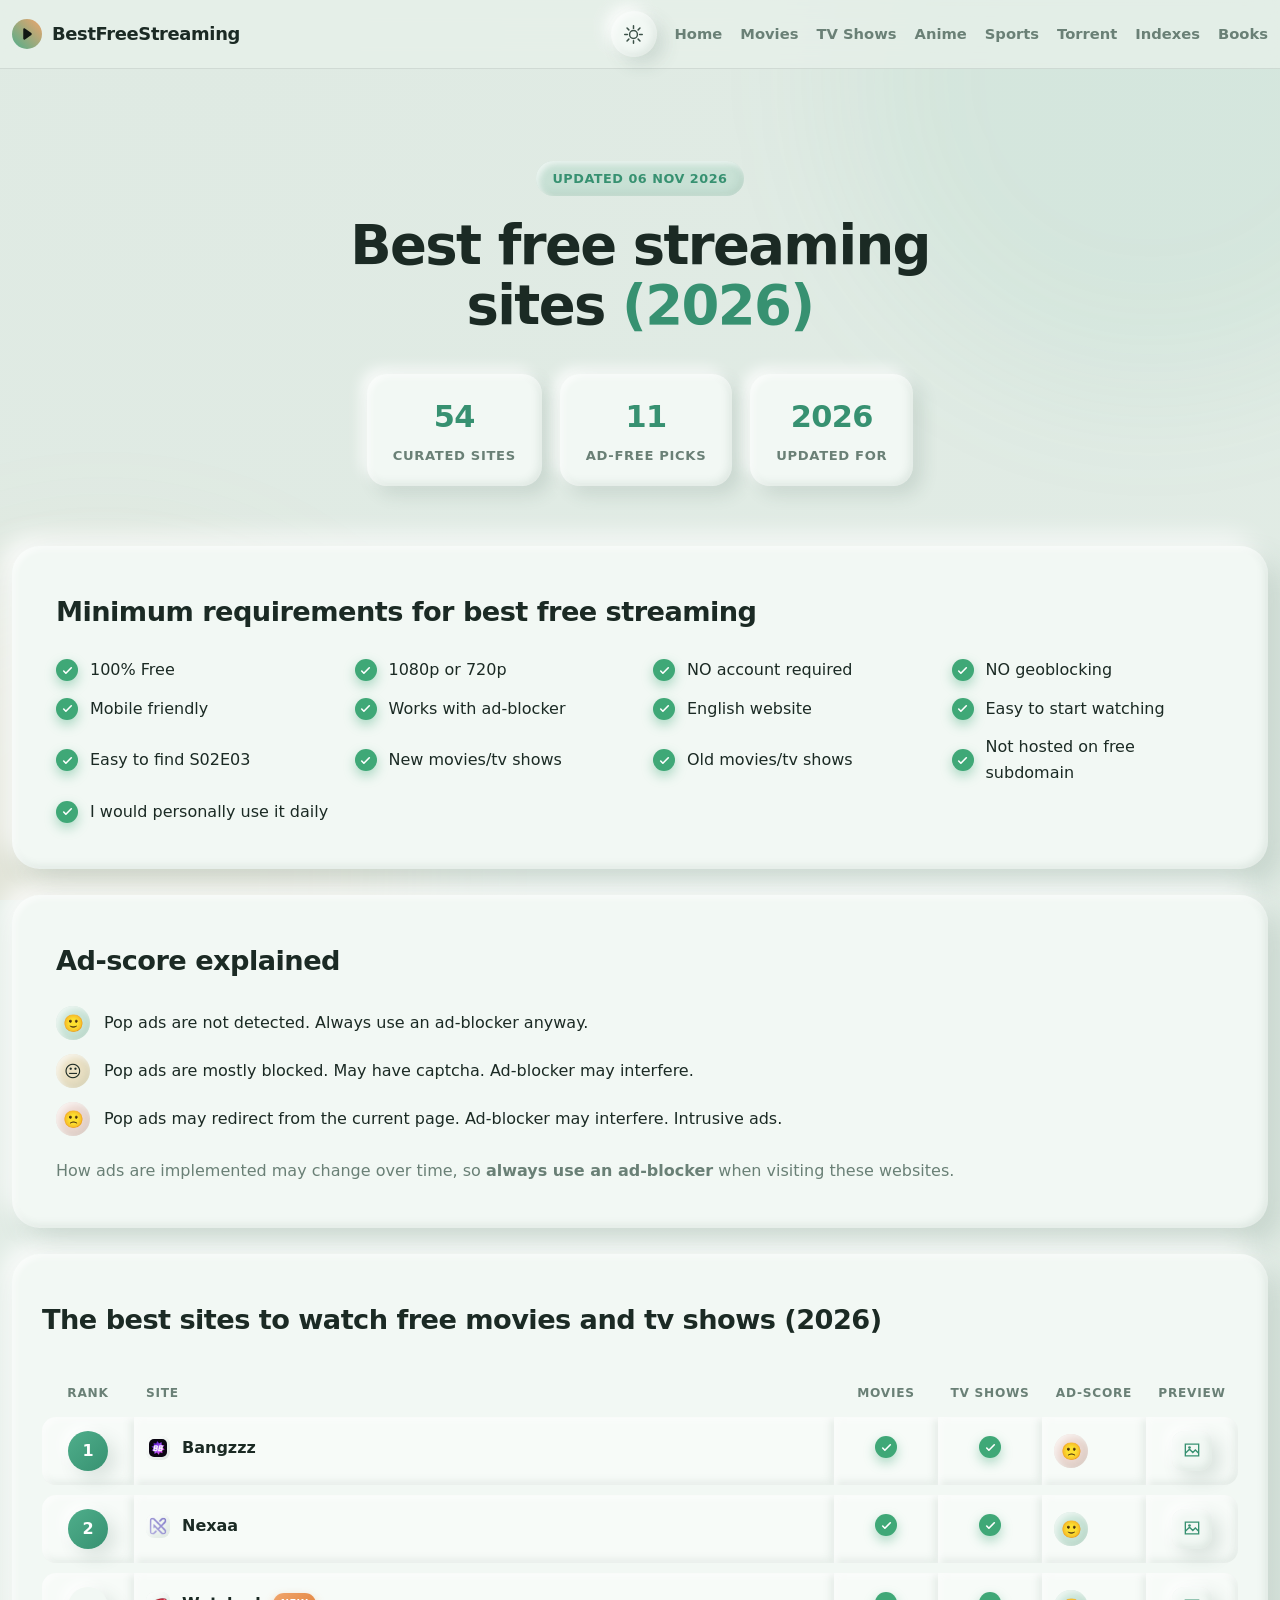
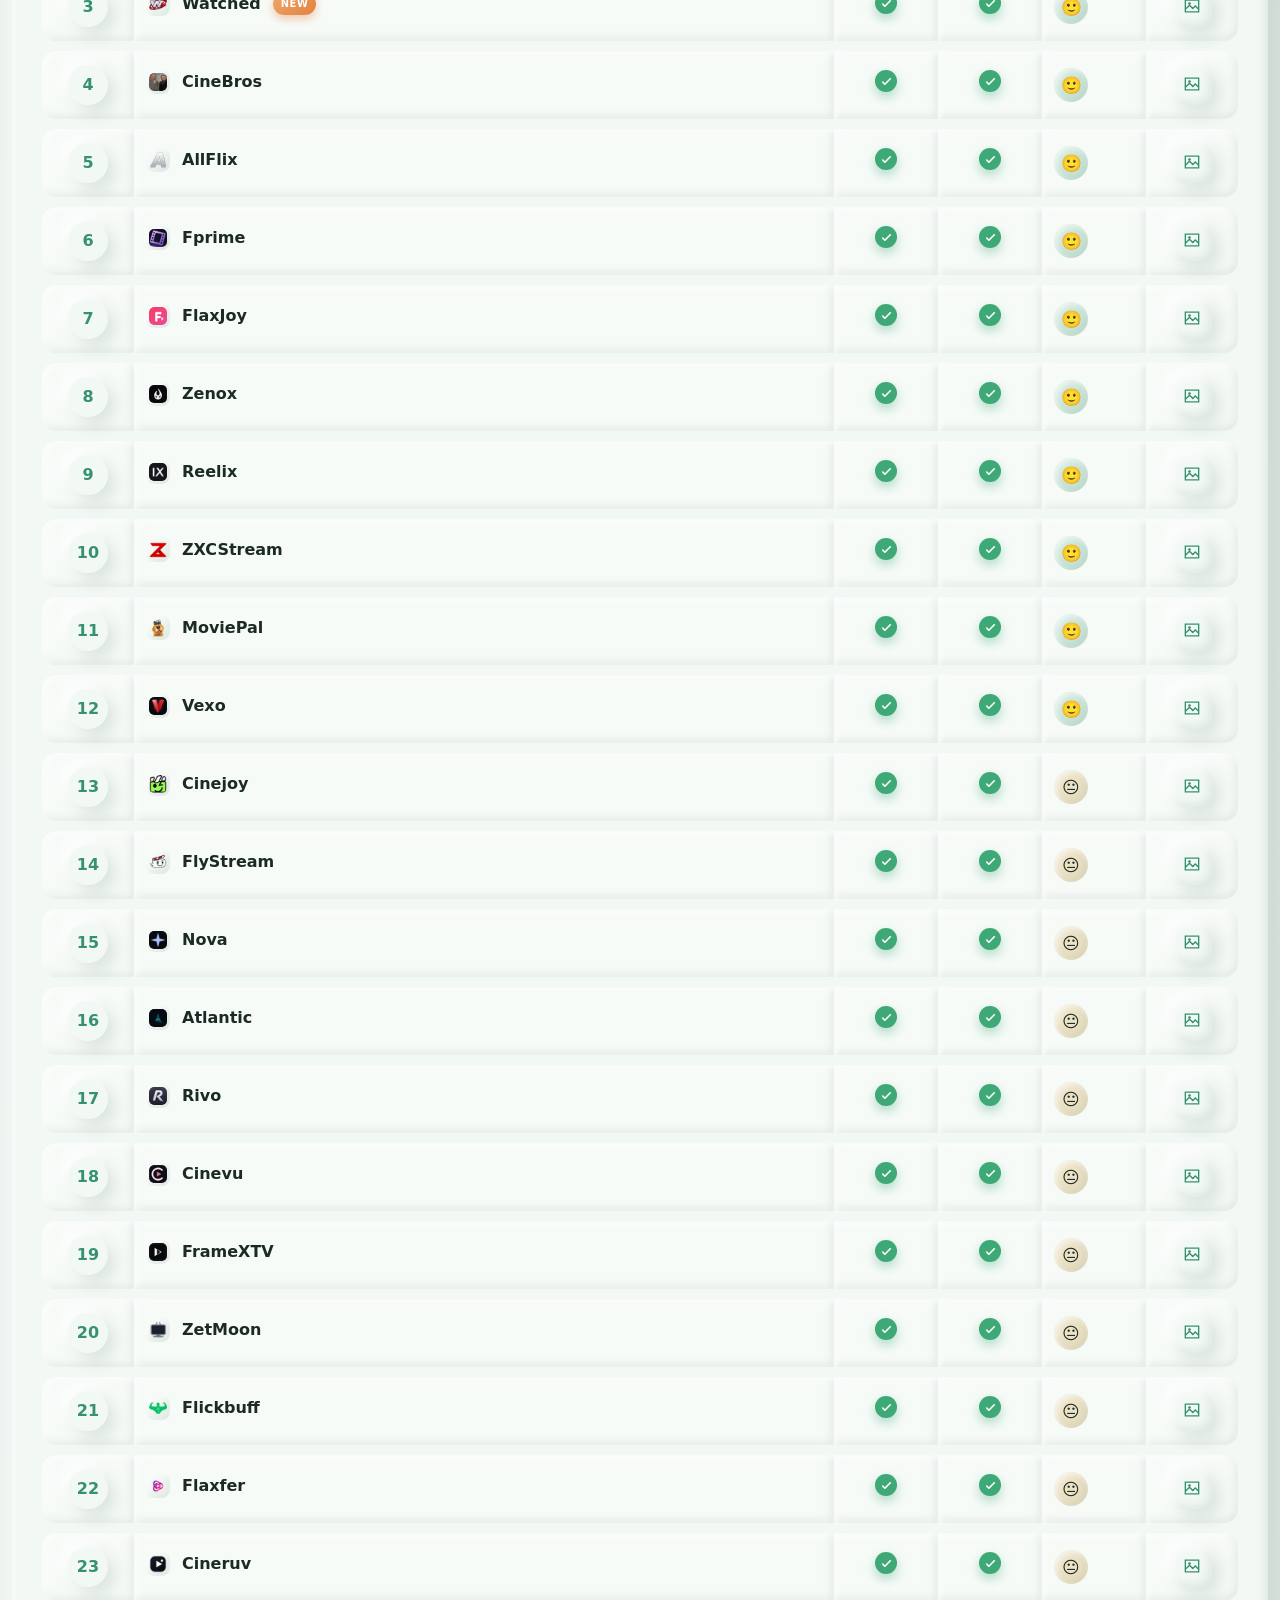
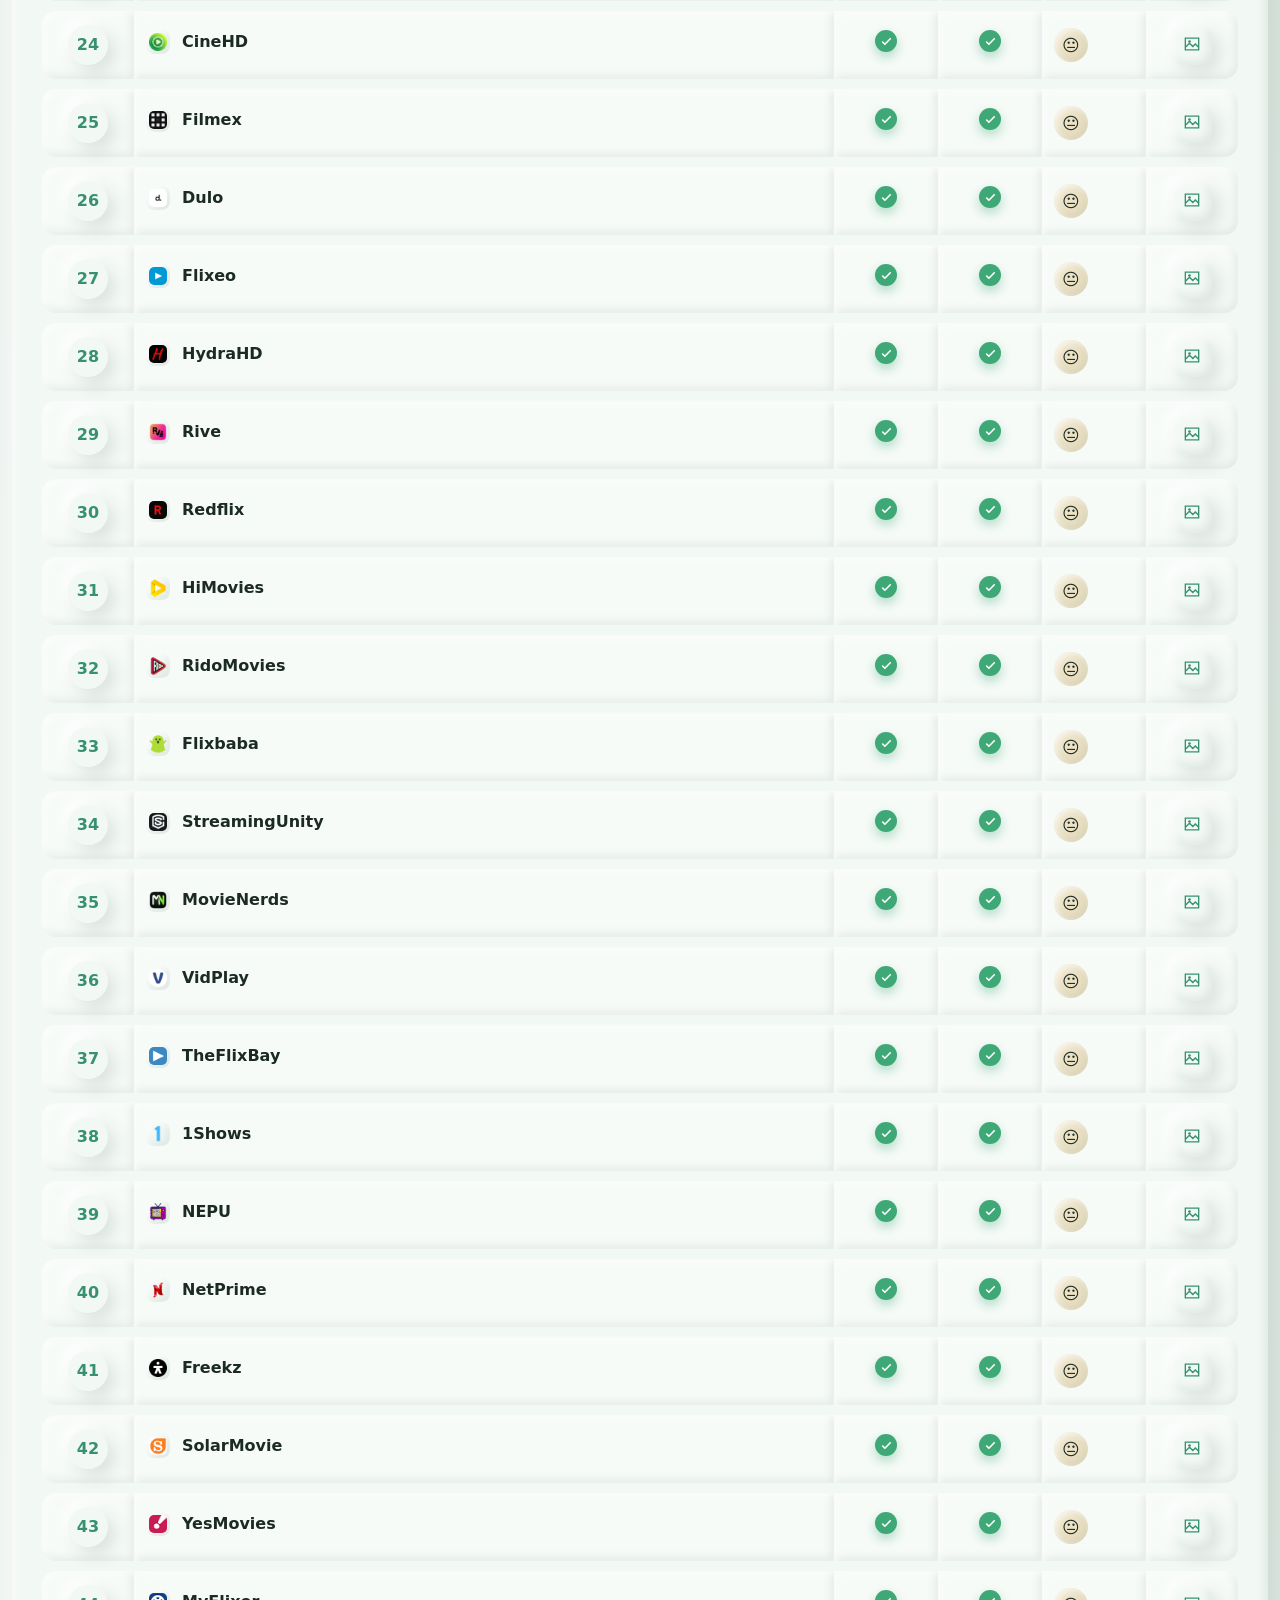
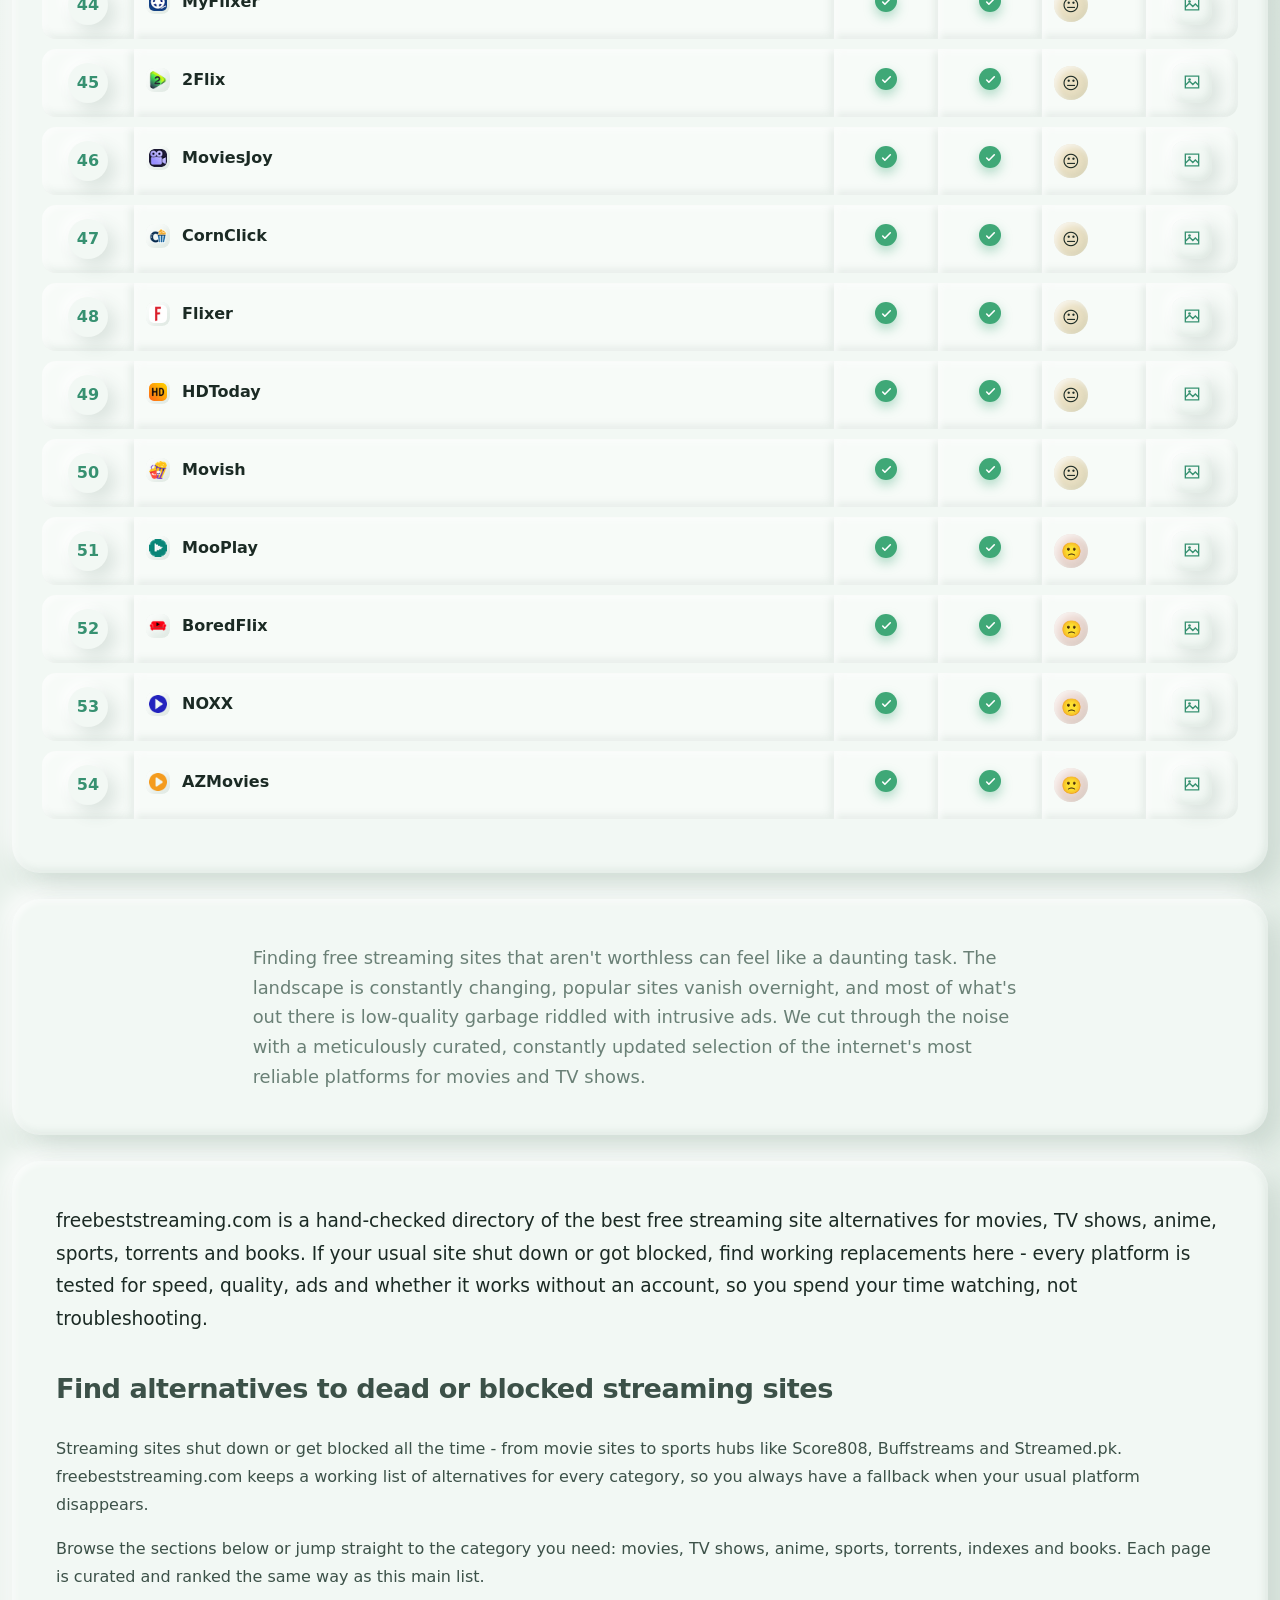
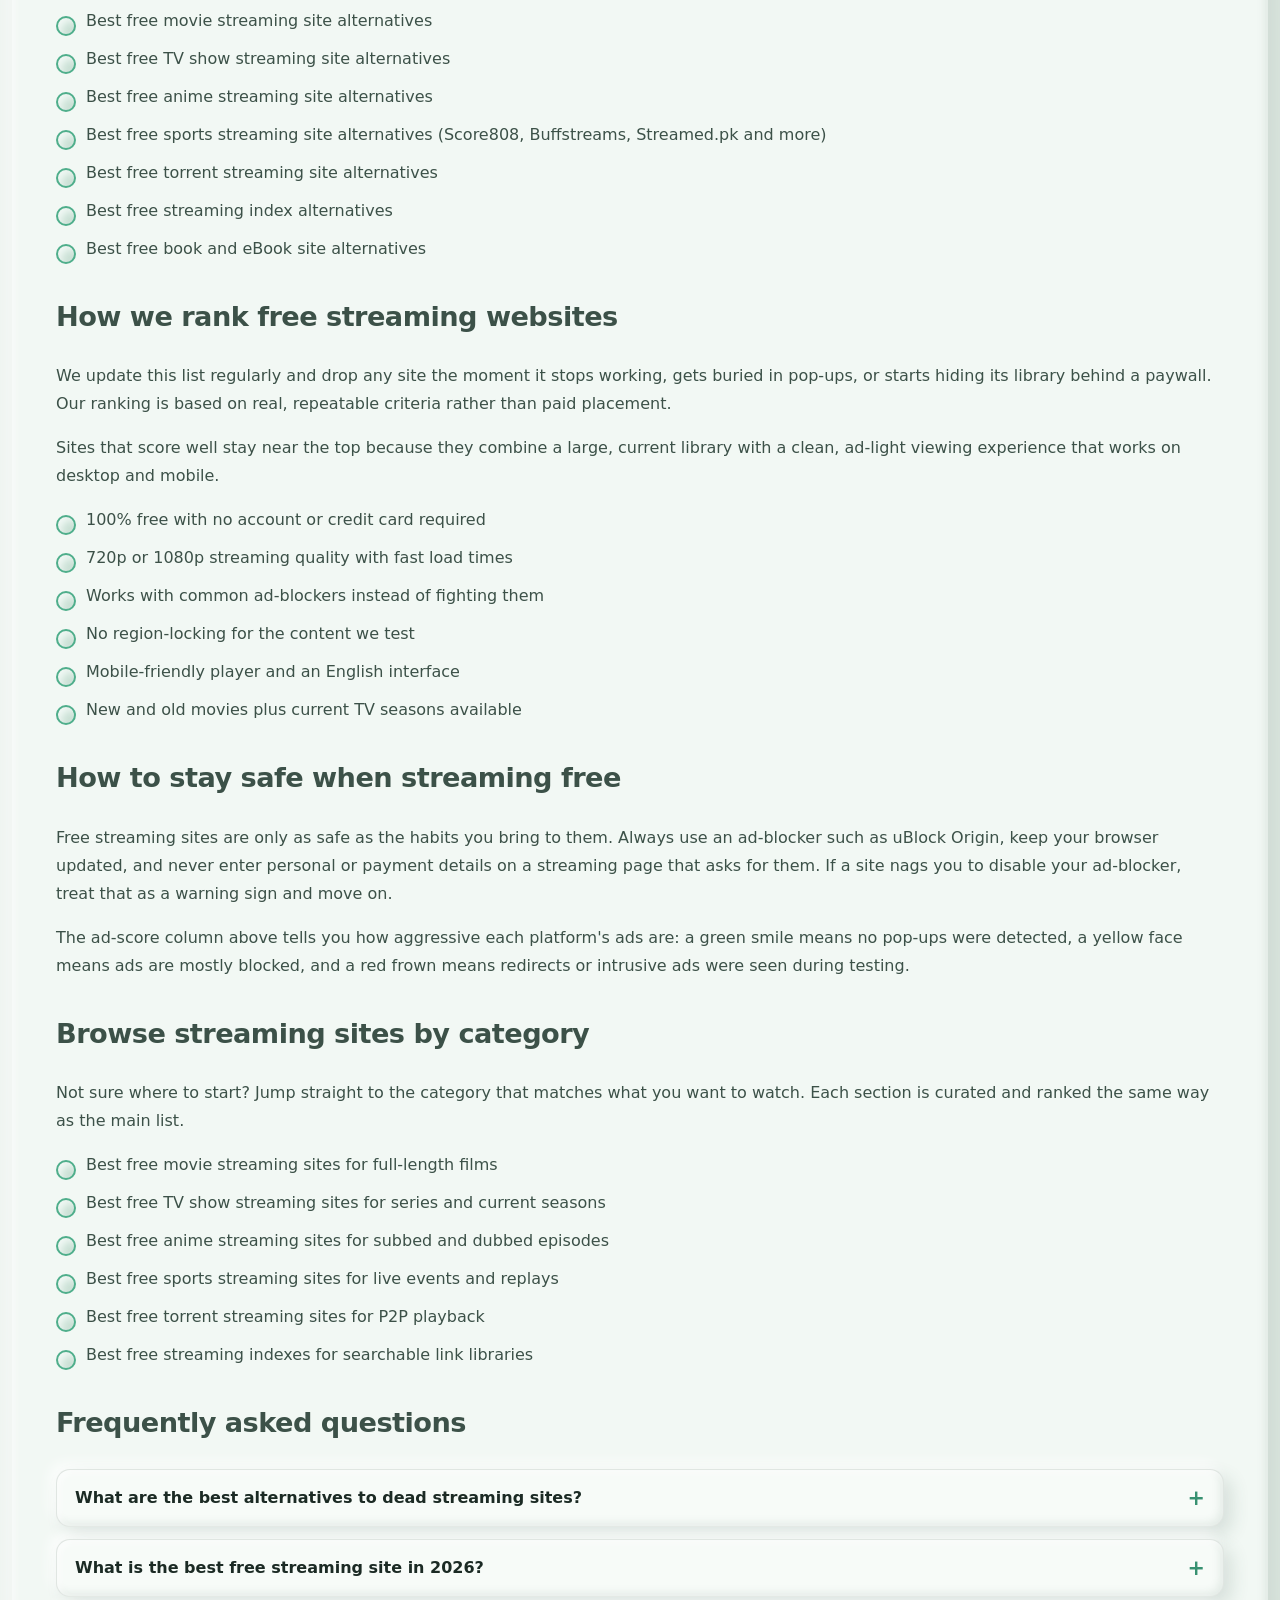
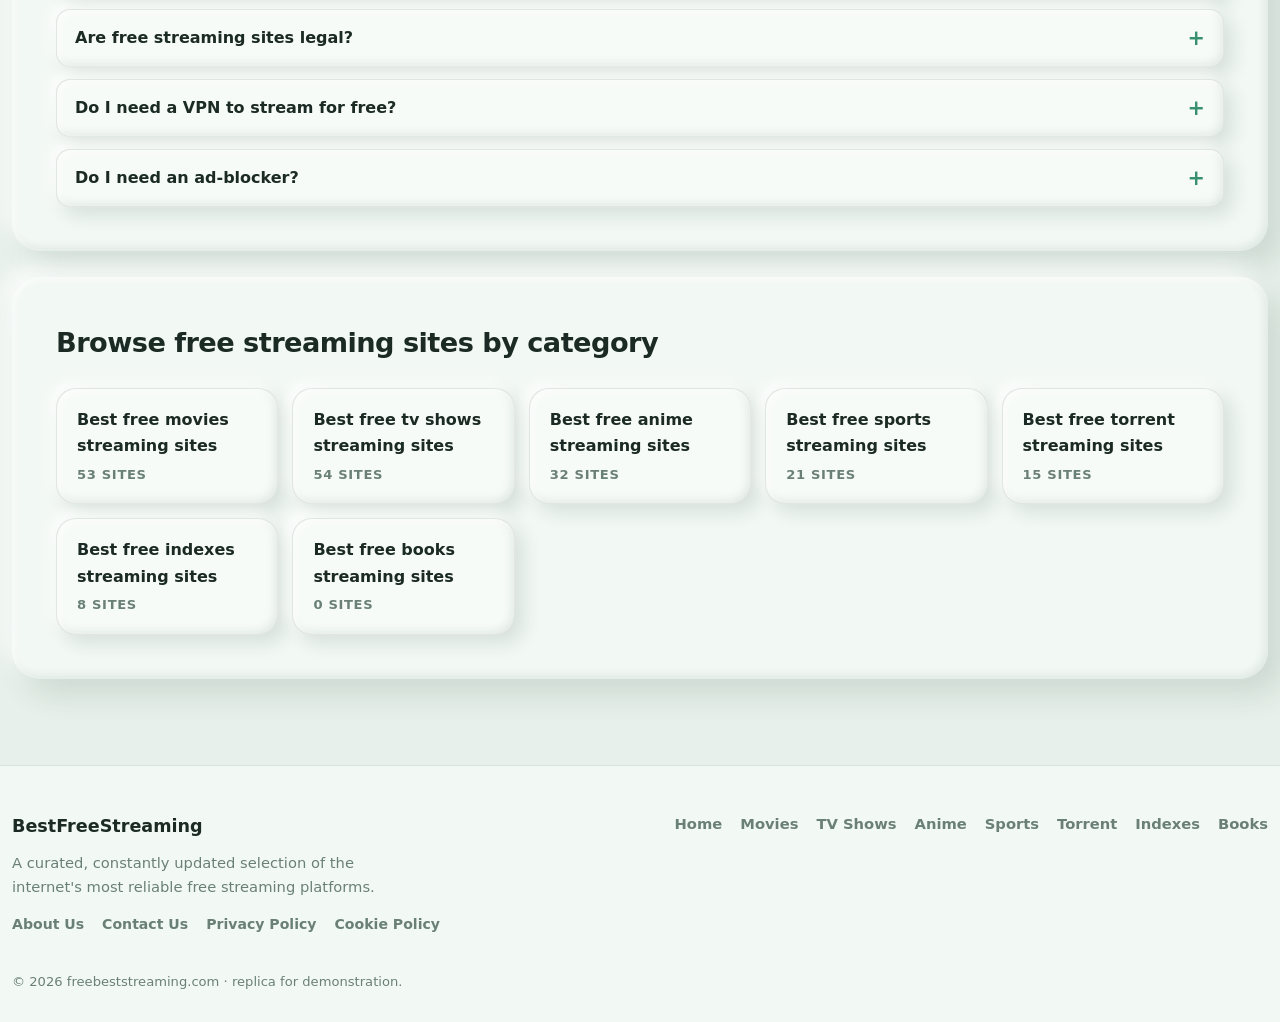
==== commit 2f903f47: "update" ====
--- a/index.html
+++ b/index.html
@@ -3,32 +3,32 @@
 <head>
 <meta charset="utf-8" />
 <meta name="viewport" content="width=device-width, initial-scale=1.0" />
-<title>Best Free Streaming Sites (2026) - Watch Movies &amp; TV Shows Online Free</title>
-<meta name="description" content="Discover the best free streaming sites for movies, TV shows, anime, sports, torrents and books. Hand-checked, ad-scored and updated for 2026 - no account needed." />
-<meta name="keywords" content="best free streaming sites, free streaming sites 2026, watch movies free, free movie sites, free tv streaming, free anime streaming, free sports streaming" />
+<title>Best Free Streaming Sites (2026) - Movies, TV &amp; Sports Free</title>
+<meta name="description" content="Discover the best free streaming site alternatives for movies, TV, anime, sports and books. Score808, Buffstreams &amp; Streamed.pk alternatives. Updated for 2026." />
+<meta name="keywords" content="best free streaming sites, free streaming site alternatives, free streaming sites 2026, watch movies free, score808 alternative, buffstreams alternative, streamed.pk alternative, free sports streaming" />
 <link rel="canonical" href="https://www.freebeststreaming.com/" />
 <meta name="theme-color" content="#e9f1ec" media="(prefers-color-scheme: light)" />
 <meta name="theme-color" content="#101613" media="(prefers-color-scheme: dark)" />
 <meta name="robots" content="index, follow, max-image-preview:large, max-snippet:-1, max-video-preview:-1" />
 <meta name="googlebot" content="index, follow, max-image-preview:large, max-snippet:-1, max-video-preview:-1" />
 <meta property="og:type" content="website" />
-<meta property="og:site_name" content="FreeBestStreaming.com" />
+<meta property="og:site_name" content="freebeststreaming.com" />
 <meta property="og:locale" content="en_US" />
-<meta property="og:title" content="Best Free Streaming Sites (2026) - Watch Movies &amp; TV Shows Online Free" />
-<meta property="og:description" content="Discover the best free streaming sites for movies, TV shows, anime, sports, torrents and books. Hand-checked, ad-scored and updated for 2026 - no account needed." />
+<meta property="og:title" content="Best Free Streaming Sites (2026) - Movies, TV &amp; Sports Free" />
+<meta property="og:description" content="Discover the best free streaming site alternatives for movies, TV, anime, sports and books. Score808, Buffstreams &amp; Streamed.pk alternatives. Updated for 2026." />
 <meta property="og:url" content="https://www.freebeststreaming.com/" />
 <meta property="og:image" content="https://www.freebeststreaming.com/img/og-default.png" />
 <meta property="og:image:width" content="1200" />
 <meta property="og:image:height" content="630" />
-<meta property="og:image:alt" content="FreeBestStreaming.com - best free streaming sites 2026" />
+<meta property="og:image:alt" content="freebeststreaming.com - best free streaming sites 2026" />
 <meta name="twitter:card" content="summary_large_image" />
-<meta name="twitter:title" content="Best Free Streaming Sites (2026) - Watch Movies &amp; TV Shows Online Free" />
-<meta name="twitter:description" content="Discover the best free streaming sites for movies, TV shows, anime, sports, torrents and books. Hand-checked, ad-scored and updated for 2026 - no account needed." />
+<meta name="twitter:title" content="Best Free Streaming Sites (2026) - Movies, TV &amp; Sports Free" />
+<meta name="twitter:description" content="Discover the best free streaming site alternatives for movies, TV, anime, sports and books. Score808, Buffstreams &amp; Streamed.pk alternatives. Updated for 2026." />
 <meta name="twitter:image" content="https://www.freebeststreaming.com/img/og-default.png" />
 <link rel="icon" href="favicon.ico" />
 <link rel="preconnect" href="https://www.freebeststreaming.com" />
 <link rel="stylesheet" href="css/site.css" />
-<script type="application/ld+json">{"@context":"https://schema.org","@graph":[{"@type":"WebSite","@id":"https://www.freebeststreaming.com/#website","url":"https://www.freebeststreaming.com","name":"FreeBestStreaming.com","description":"Hand-checked directory of the best free streaming sites for movies, TV shows, anime, sports, torrents and books.","inLanguage":"en","potentialAction":{"@type":"SearchAction","target":{"@type":"EntryPoint","urlTemplate":"https://www.freebeststreaming.com/Home/Category?key={search_term_string}"},"query-input":"required name=search_term_string"}},{"@type":"Organization","@id":"https://www.freebeststreaming.com/#organization","name":"FreeBestStreaming.com","url":"https://www.freebeststreaming.com","logo":{"@type":"ImageObject","url":"https://www.freebeststreaming.com/img/og-default.png"}}]}</script>
+<script type="application/ld+json">{"@context":"https://schema.org","@graph":[{"@type":"WebSite","@id":"https://www.freebeststreaming.com/#website","url":"https://www.freebeststreaming.com","name":"freebeststreaming.com","description":"Hand-checked directory of the best free streaming sites for movies, TV shows, anime, sports, torrents and books.","inLanguage":"en","potentialAction":{"@type":"SearchAction","target":{"@type":"EntryPoint","urlTemplate":"https://www.freebeststreaming.com/Home/Category?key={search_term_string}"},"query-input":"required name=search_term_string"}},{"@type":"Organization","@id":"https://www.freebeststreaming.com/#organization","name":"freebeststreaming.com","url":"https://www.freebeststreaming.com","logo":{"@type":"ImageObject","url":"https://www.freebeststreaming.com/img/og-default.png"}}]}</script>
 <script>
 (function () { try { var stored = localStorage.getItem("bfs-theme"); var prefersDark = window.matchMedia("(prefers-color-scheme: dark)").matches; document.documentElement.setAttribute("data-theme", stored || (prefersDark ? "dark" : "light")); } catch (e) { } })();
 </script>
@@ -64,7 +64,7 @@
   </div>
 </header>
 <main class="container">
-<section class="hero" id="top"><span class="hero-badge">Updated 06 Nov 2026</span><h1>Best free streaming sites <span class="accent">(2026)</span></h1><div class="hero-stats"><div class="stat"><span class="stat-value">52</span><span class="stat-label">Curated sites</span></div><div class="stat"><span class="stat-value">9</span><span class="stat-label">Ad-free picks</span></div><div class="stat"><span class="stat-value">2026</span><span class="stat-label">Updated for</span></div></div></section><section class="panel" id="requirements"><h2 class="section-title">Minimum requirements for best free streaming</h2><ul class="check-list"><li>100% Free</li><li>1080p or 720p</li><li>NO account required</li><li>NO geoblocking</li><li>Mobile friendly</li><li>Works with ad-blocker</li><li>English website</li><li>Easy to start watching</li><li>Easy to find S02E03</li><li>New movies/tv shows</li><li>Old movies/tv shows</li><li>Not hosted on free subdomain</li><li>I would personally use it daily</li></ul></section><section class="panel" id="adscore"><h2 class="section-title">Ad-score explained</h2><ul class="adscore-list"><li><span class="adscore-pill adscore-good"><span class="face"></span></span> Pop ads are not detected. Always use an ad-blocker anyway.</li><li><span class="adscore-pill adscore-ok"><span class="face"></span></span> Pop ads are mostly blocked. May have captcha. Ad-blocker may interfere.</li><li><span class="adscore-pill adscore-bad"><span class="face"></span></span> Pop ads may redirect from the current page. Ad-blocker may interfere. Intrusive ads.</li></ul><p class="adscore-note">How ads are implemented may change over time, so <strong>always use an ad-blocker</strong> when visiting these websites.</p></section><section class="panel table-panel" id="top-sites"><h2 class="section-title">The best sites to watch free movies and tv shows (2026)</h2><div class="table-scroll"><table class="sites-table"><thead><tr><th class="col-rank">Rank</th><th class="col-site">Site</th><th class="col-flag">Movies</th><th class="col-flag">TV Shows</th><th class="col-flag">Ad-Score</th><th class="col-preview">Preview</th></tr></thead><tbody><tr class="site-row"><td class="col-rank"><span class="rank-badge">1</span></td><td class="col-site"><a class="site-link" href="https://watched.cx/home" target="_blank" rel="noopener"><img class="site-favicon" src="data/images/favicons/15e6fa27de65ed3e341e323869e7991513ba6b85468f4043d3410c214ce10ddf.png" width="24" height="24" alt="" loading="lazy" /><span class="site-name">Watched</span><span class="new-badge">NEW</span></a></td><td class="col-flag"><span class="check" aria-label="Available"></span></td><td class="col-flag"><span class="check" aria-label="Available"></span></td><td class="col-flag"><span class="adscore-pill adscore-good" title="Pop ads are not detected"><span class="face"></span></span></td><td class="col-preview"><button type="button" class="preview-btn" data-preview="preview-1" aria-expanded="false" aria-controls="preview-1" title="Show preview of Watched"><svg viewBox="0 0 24 24" aria-hidden="true"><path d="M4 5h16v14H4z" fill="none" stroke="currentColor" stroke-width="1.6"/><path d="m4 16 5-5 4 4 3-3 4 4" fill="none" stroke="currentColor" stroke-width="1.6"/><circle cx="9" cy="9" r="1.6" fill="currentColor"/></svg></button></td></tr><tr class="preview-row" id="preview-1" hidden><td colspan="6"><a href="https://watched.cx/home" target="_blank" rel="noopener" class="preview-wrap" title="Visit Watched (opens in new tab)"><img src="data/images/thumbs/23feef184871e8dda354232d3e6a2e675488aa07ddcfde79c10542d33294459c.webp" loading="lazy" alt="Screenshot of Watched" /></a></td></tr><tr class="site-row"><td class="col-rank"><span class="rank-badge">2</span></td><td class="col-site"><a class="site-link" href="https://cinebros.netzz" target="_blank" rel="noopener"><img class="site-favicon" src="data/images/favicons/8d9d1334f31edf94c2838bcd294e3d549f3dab57177260c682e4f672d8bc4844.png" width="24" height="24" alt="" loading="lazy" /><span class="site-name">CineBroszz</span></a></td><td class="col-flag"><span class="check" aria-label="Available"></span></td><td class="col-flag"><span class="check" aria-label="Available"></span></td><td class="col-flag"><span class="adscore-pill adscore-bad" title="Pop ads may redirect from current page"><span class="face"></span></span></td><td class="col-preview"><button type="button" class="preview-btn" data-preview="preview-2" aria-expanded="false" aria-controls="preview-2" title="Show preview of CineBroszz"><svg viewBox="0 0 24 24" aria-hidden="true"><path d="M4 5h16v14H4z" fill="none" stroke="currentColor" stroke-width="1.6"/><path d="m4 16 5-5 4 4 3-3 4 4" fill="none" stroke="currentColor" stroke-width="1.6"/><circle cx="9" cy="9" r="1.6" fill="currentColor"/></svg></button></td></tr><tr class="preview-row" id="preview-2" hidden><td colspan="6"><a href="https://cinebros.netzz" target="_blank" rel="noopener" class="preview-wrap" title="Visit CineBroszz (opens in new tab)"><img src="data/images/thumbs/5cd1a2b88d7446e4e70ebe163a90de1ac6f99d7ab3490b6aad296977e17ddc51.webp" loading="lazy" alt="Screenshot of CineBroszz" /></a></td></tr><tr class="site-row"><td class="col-rank"><span class="rank-badge">3</span></td><td class="col-site"><a class="site-link" href="https://allflix.org" target="_blank" rel="noopener"><img class="site-favicon" src="data/images/favicons/53142ff24a7fd1907b6b936aab350ff9e9995e2bca040cf9fb746a257547e74f.png" width="24" height="24" alt="" loading="lazy" /><span class="site-name">AllFlix</span></a></td><td class="col-flag"><span class="check" aria-label="Available"></span></td><td class="col-flag"><span class="check" aria-label="Available"></span></td><td class="col-flag"><span class="adscore-pill adscore-good" title="Pop ads are not detected"><span class="face"></span></span></td><td class="col-preview"><button type="button" class="preview-btn" data-preview="preview-3" aria-expanded="false" aria-controls="preview-3" title="Show preview of AllFlix"><svg viewBox="0 0 24 24" aria-hidden="true"><path d="M4 5h16v14H4z" fill="none" stroke="currentColor" stroke-width="1.6"/><path d="m4 16 5-5 4 4 3-3 4 4" fill="none" stroke="currentColor" stroke-width="1.6"/><circle cx="9" cy="9" r="1.6" fill="currentColor"/></svg></button></td></tr><tr class="preview-row" id="preview-3" hidden><td colspan="6"><a href="https://allflix.org" target="_blank" rel="noopener" class="preview-wrap" title="Visit AllFlix (opens in new tab)"><img src="data/images/thumbs/0a4941472ebb4bd7544263bcf415fbb70f9150be07ab0708331a620f5ba662dc.webp" loading="lazy" alt="Screenshot of AllFlix" /></a></td></tr><tr class="site-row"><td class="col-rank"><span class="rank-badge">4</span></td><td class="col-site"><a class="site-link" href="https://fprime.at" target="_blank" rel="noopener"><img class="site-favicon" src="data/images/favicons/b951bb1b822a454266ee99582e89d39c44e704d7ef3f27a3053d759727d2b78c.png" width="24" height="24" alt="" loading="lazy" /><span class="site-name">Fprime</span></a></td><td class="col-flag"><span class="check" aria-label="Available"></span></td><td class="col-flag"><span class="check" aria-label="Available"></span></td><td class="col-flag"><span class="adscore-pill adscore-good" title="Pop ads are not detected"><span class="face"></span></span></td><td class="col-preview"><button type="button" class="preview-btn" data-preview="preview-4" aria-expanded="false" aria-controls="preview-4" title="Show preview of Fprime"><svg viewBox="0 0 24 24" aria-hidden="true"><path d="M4 5h16v14H4z" fill="none" stroke="currentColor" stroke-width="1.6"/><path d="m4 16 5-5 4 4 3-3 4 4" fill="none" stroke="currentColor" stroke-width="1.6"/><circle cx="9" cy="9" r="1.6" fill="currentColor"/></svg></button></td></tr><tr class="preview-row" id="preview-4" hidden><td colspan="6"><a href="https://fprime.at" target="_blank" rel="noopener" class="preview-wrap" title="Visit Fprime (opens in new tab)"><img src="data/images/thumbs/930a178fcb351ed5f6927d43b4d271c4ddae25dc463c9936396dc17f927b1535.webp" loading="lazy" alt="Screenshot of Fprime" /></a></td></tr><tr class="site-row"><td class="col-rank"><span class="rank-badge">5</span></td><td class="col-site"><a class="site-link" href="https://flaxjoy.app" target="_blank" rel="noopener"><img class="site-favicon" src="data/images/favicons/399972a7ec79d761c2cf4f0a481cc113a2bed8809707efb99221b87ecf593bd4.png" width="24" height="24" alt="" loading="lazy" /><span class="site-name">FlaxJoy</span></a></td><td class="col-flag"><span class="check" aria-label="Available"></span></td><td class="col-flag"><span class="check" aria-label="Available"></span></td><td class="col-flag"><span class="adscore-pill adscore-good" title="Pop ads are not detected"><span class="face"></span></span></td><td class="col-preview"><button type="button" class="preview-btn" data-preview="preview-5" aria-expanded="false" aria-controls="preview-5" title="Show preview of FlaxJoy"><svg viewBox="0 0 24 24" aria-hidden="true"><path d="M4 5h16v14H4z" fill="none" stroke="currentColor" stroke-width="1.6"/><path d="m4 16 5-5 4 4 3-3 4 4" fill="none" stroke="currentColor" stroke-width="1.6"/><circle cx="9" cy="9" r="1.6" fill="currentColor"/></svg></button></td></tr><tr class="preview-row" id="preview-5" hidden><td colspan="6"><a href="https://flaxjoy.app" target="_blank" rel="noopener" class="preview-wrap" title="Visit FlaxJoy (opens in new tab)"><img src="data/images/thumbs/f5dd3e86e3bf838d3db6ef2aeec3746891193c4ff3cab4f76f38c5e205bb62f9.webp" loading="lazy" alt="Screenshot of FlaxJoy" /></a></td></tr><tr class="site-row"><td class="col-rank"><span class="rank-badge">6</span></td><td class="col-site"><a class="site-link" href="https://zenox.lol" target="_blank" rel="noopener"><img class="site-favicon" src="data/images/favicons/0ec51ea1fd03c35eb745dd315ee722cadece66e18a357c735008c8292960fcb3.png" width="24" height="24" alt="" loading="lazy" /><span class="site-name">Zenox</span></a></td><td class="col-flag"><span class="check" aria-label="Available"></span></td><td class="col-flag"><span class="check" aria-label="Available"></span></td><td class="col-flag"><span class="adscore-pill adscore-good" title="Pop ads are not detected"><span class="face"></span></span></td><td class="col-preview"><button type="button" class="preview-btn" data-preview="preview-6" aria-expanded="false" aria-controls="preview-6" title="Show preview of Zenox"><svg viewBox="0 0 24 24" aria-hidden="true"><path d="M4 5h16v14H4z" fill="none" stroke="currentColor" stroke-width="1.6"/><path d="m4 16 5-5 4 4 3-3 4 4" fill="none" stroke="currentColor" stroke-width="1.6"/><circle cx="9" cy="9" r="1.6" fill="currentColor"/></svg></button></td></tr><tr class="preview-row" id="preview-6" hidden><td colspan="6"><a href="https://zenox.lol" target="_blank" rel="noopener" class="preview-wrap" title="Visit Zenox (opens in new tab)"><img src="data/images/thumbs/67b7c45c34fa04d4361a4ba3e3fcfe8da723c80550facac87d165030ae83a167.webp" loading="lazy" alt="Screenshot of Zenox" /></a></td></tr><tr class="site-row"><td class="col-rank"><span class="rank-badge">7</span></td><td class="col-site"><a class="site-link" href="https://reelix.ac" target="_blank" rel="noopener"><img class="site-favicon" src="data/images/favicons/a8a0b000d01c91310d8fbb73019b25871f6e6ddcfe883d6320a34b544f96f2b0.png" width="24" height="24" alt="" loading="lazy" /><span class="site-name">Reelix</span></a></td><td class="col-flag"><span class="check" aria-label="Available"></span></td><td class="col-flag"><span class="check" aria-label="Available"></span></td><td class="col-flag"><span class="adscore-pill adscore-good" title="Pop ads are not detected"><span class="face"></span></span></td><td class="col-preview"><button type="button" class="preview-btn" data-preview="preview-7" aria-expanded="false" aria-controls="preview-7" title="Show preview of Reelix"><svg viewBox="0 0 24 24" aria-hidden="true"><path d="M4 5h16v14H4z" fill="none" stroke="currentColor" stroke-width="1.6"/><path d="m4 16 5-5 4 4 3-3 4 4" fill="none" stroke="currentColor" stroke-width="1.6"/><circle cx="9" cy="9" r="1.6" fill="currentColor"/></svg></button></td></tr><tr class="preview-row" id="preview-7" hidden><td colspan="6"><a href="https://reelix.ac" target="_blank" rel="noopener" class="preview-wrap" title="Visit Reelix (opens in new tab)"><img src="data/images/thumbs/b0079c69046a2843a658ba4d826756552cc62c99cad38fd6c3d40af87c39471e.webp" loading="lazy" alt="Screenshot of Reelix" /></a></td></tr><tr class="site-row"><td class="col-rank"><span class="rank-badge">8</span></td><td class="col-site"><a class="site-link" href="https://zxcstream.com" target="_blank" rel="noopener"><img class="site-favicon" src="data/images/favicons/808c91a1a293f73ac2c7fb378fea5916cb02ef1e01add81c347d2ae595c76454.png" width="24" height="24" alt="" loading="lazy" /><span class="site-name">ZXCStream</span></a></td><td class="col-flag"><span class="check" aria-label="Available"></span></td><td class="col-flag"><span class="check" aria-label="Available"></span></td><td class="col-flag"><span class="adscore-pill adscore-good" title="Pop ads are not detected"><span class="face"></span></span></td><td class="col-preview"><button type="button" class="preview-btn" data-preview="preview-8" aria-expanded="false" aria-controls="preview-8" title="Show preview of ZXCStream"><svg viewBox="0 0 24 24" aria-hidden="true"><path d="M4 5h16v14H4z" fill="none" stroke="currentColor" stroke-width="1.6"/><path d="m4 16 5-5 4 4 3-3 4 4" fill="none" stroke="currentColor" stroke-width="1.6"/><circle cx="9" cy="9" r="1.6" fill="currentColor"/></svg></button></td></tr><tr class="preview-row" id="preview-8" hidden><td colspan="6"><a href="https://zxcstream.com" target="_blank" rel="noopener" class="preview-wrap" title="Visit ZXCStream (opens in new tab)"><img src="data/images/thumbs/b91ed141e7aeef1772234ce82ca407f49973522a1ac5b92ea1987135db740986.webp" loading="lazy" alt="Screenshot of ZXCStream" /></a></td></tr><tr class="site-row"><td class="col-rank"><span class="rank-badge">9</span></td><td class="col-site"><a class="site-link" href="https://moviepal.live" target="_blank" rel="noopener"><img class="site-favicon" src="data/images/favicons/66ab4ca796ed66c5bd36fde3196930e8bcc1b460c77de5b216def91e4c0738d5.png" width="24" height="24" alt="" loading="lazy" /><span class="site-name">MoviePal</span></a></td><td class="col-flag"><span class="check" aria-label="Available"></span></td><td class="col-flag"><span class="check" aria-label="Available"></span></td><td class="col-flag"><span class="adscore-pill adscore-good" title="Pop ads are not detected"><span class="face"></span></span></td><td class="col-preview"><button type="button" class="preview-btn" data-preview="preview-9" aria-expanded="false" aria-controls="preview-9" title="Show preview of MoviePal"><svg viewBox="0 0 24 24" aria-hidden="true"><path d="M4 5h16v14H4z" fill="none" stroke="currentColor" stroke-width="1.6"/><path d="m4 16 5-5 4 4 3-3 4 4" fill="none" stroke="currentColor" stroke-width="1.6"/><circle cx="9" cy="9" r="1.6" fill="currentColor"/></svg></button></td></tr><tr class="preview-row" id="preview-9" hidden><td colspan="6"><a href="https://moviepal.live" target="_blank" rel="noopener" class="preview-wrap" title="Visit MoviePal (opens in new tab)"><img src="data/images/thumbs/307af31ab64231109966fe0f4cf6941d26d60c71fa5a4adc6f7334a56e57e3f9.webp" loading="lazy" alt="Screenshot of MoviePal" /></a></td></tr><tr class="site-row"><td class="col-rank"><span class="rank-badge">10</span></td><td class="col-site"><a class="site-link" href="https://vexo.surf" target="_blank" rel="noopener"><img class="site-favicon" src="data/images/favicons/8fb822a4fc1b1c16613f968916afdfb62cebce9724ea0a1ca4b6ab9d7f6d1978.png" width="24" height="24" alt="" loading="lazy" /><span class="site-name">Vexo</span></a></td><td class="col-flag"><span class="check" aria-label="Available"></span></td><td class="col-flag"><span class="check" aria-label="Available"></span></td><td class="col-flag"><span class="adscore-pill adscore-good" title="Pop ads are not detected"><span class="face"></span></span></td><td class="col-preview"><button type="button" class="preview-btn" data-preview="preview-10" aria-expanded="false" aria-controls="preview-10" title="Show preview of Vexo"><svg viewBox="0 0 24 24" aria-hidden="true"><path d="M4 5h16v14H4z" fill="none" stroke="currentColor" stroke-width="1.6"/><path d="m4 16 5-5 4 4 3-3 4 4" fill="none" stroke="currentColor" stroke-width="1.6"/><circle cx="9" cy="9" r="1.6" fill="currentColor"/></svg></button></td></tr><tr class="preview-row" id="preview-10" hidden><td colspan="6"><a href="https://vexo.surf" target="_blank" rel="noopener" class="preview-wrap" title="Visit Vexo (opens in new tab)"><img src="data/images/thumbs/3d0f92df3da2d1ff2401a1de377e8af6447a82bdf1e8b1c4b88c2f624a730a8b.webp" loading="lazy" alt="Screenshot of Vexo" /></a></td></tr><tr class="site-row"><td class="col-rank"><span class="rank-badge">11</span></td><td class="col-site"><a class="site-link" href="https://cinejoy.pk" target="_blank" rel="noopener"><img class="site-favicon" src="data/images/favicons/f8c5ff7f8e08edf7747e9eec369d18b4e73bfb4d3f12d218af985c8a2dec3389.png" width="24" height="24" alt="" loading="lazy" /><span class="site-name">Cinejoy</span></a></td><td class="col-flag"><span class="check" aria-label="Available"></span></td><td class="col-flag"><span class="check" aria-label="Available"></span></td><td class="col-flag"><span class="adscore-pill adscore-ok" title="Pop ads are mostly blocked"><span class="face"></span></span></td><td class="col-preview"><button type="button" class="preview-btn" data-preview="preview-11" aria-expanded="false" aria-controls="preview-11" title="Show preview of Cinejoy"><svg viewBox="0 0 24 24" aria-hidden="true"><path d="M4 5h16v14H4z" fill="none" stroke="currentColor" stroke-width="1.6"/><path d="m4 16 5-5 4 4 3-3 4 4" fill="none" stroke="currentColor" stroke-width="1.6"/><circle cx="9" cy="9" r="1.6" fill="currentColor"/></svg></button></td></tr><tr class="preview-row" id="preview-11" hidden><td colspan="6"><a href="https://cinejoy.pk" target="_blank" rel="noopener" class="preview-wrap" title="Visit Cinejoy (opens in new tab)"><img src="data/images/thumbs/4b7ad1e5c66b3fc50141fe61879df1c401c2fc68dd2519cb8a050f417b162364.webp" loading="lazy" alt="Screenshot of Cinejoy" /></a></td></tr><tr class="site-row"><td class="col-rank"><span class="rank-badge">12</span></td><td class="col-site"><a class="site-link" href="https://flystream.net" target="_blank" rel="noopener"><img class="site-favicon" src="data/images/favicons/78b4d849b934e35fc66a2d9f570d0707de54c74b2e42cf29b12ba6e3d3828226.png" width="24" height="24" alt="" loading="lazy" /><span class="site-name">FlyStream</span></a></td><td class="col-flag"><span class="check" aria-label="Available"></span></td><td class="col-flag"><span class="check" aria-label="Available"></span></td><td class="col-flag"><span class="adscore-pill adscore-ok" title="Pop ads are mostly blocked"><span class="face"></span></span></td><td class="col-preview"><button type="button" class="preview-btn" data-preview="preview-12" aria-expanded="false" aria-controls="preview-12" title="Show preview of FlyStream"><svg viewBox="0 0 24 24" aria-hidden="true"><path d="M4 5h16v14H4z" fill="none" stroke="currentColor" stroke-width="1.6"/><path d="m4 16 5-5 4 4 3-3 4 4" fill="none" stroke="currentColor" stroke-width="1.6"/><circle cx="9" cy="9" r="1.6" fill="currentColor"/></svg></button></td></tr><tr class="preview-row" id="preview-12" hidden><td colspan="6"><a href="https://flystream.net" target="_blank" rel="noopener" class="preview-wrap" title="Visit FlyStream (opens in new tab)"><img src="data/images/thumbs/f54cefc1b9d6d48471e57f3c1afe21fc4b5a935523ad2bcce49271689017afa6.webp" loading="lazy" alt="Screenshot of FlyStream" /></a></td></tr><tr class="site-row"><td class="col-rank"><span class="rank-badge">13</span></td><td class="col-site"><a class="site-link" href="https://novahd.cc" target="_blank" rel="noopener"><img class="site-favicon" src="data/images/favicons/8830bdcaaed07fa81332313b16b8f359d441954870991256c9c26c8ab1ebb9a0.png" width="24" height="24" alt="" loading="lazy" /><span class="site-name">Nova</span></a></td><td class="col-flag"><span class="check" aria-label="Available"></span></td><td class="col-flag"><span class="check" aria-label="Available"></span></td><td class="col-flag"><span class="adscore-pill adscore-ok" title="Pop ads are mostly blocked"><span class="face"></span></span></td><td class="col-preview"><button type="button" class="preview-btn" data-preview="preview-13" aria-expanded="false" aria-controls="preview-13" title="Show preview of Nova"><svg viewBox="0 0 24 24" aria-hidden="true"><path d="M4 5h16v14H4z" fill="none" stroke="currentColor" stroke-width="1.6"/><path d="m4 16 5-5 4 4 3-3 4 4" fill="none" stroke="currentColor" stroke-width="1.6"/><circle cx="9" cy="9" r="1.6" fill="currentColor"/></svg></button></td></tr><tr class="preview-row" id="preview-13" hidden><td colspan="6"><a href="https://novahd.cc" target="_blank" rel="noopener" class="preview-wrap" title="Visit Nova (opens in new tab)"><img src="data/images/thumbs/d505e9a09e6e9c38b143a61687d3dc324b0a51f82c655a4a7acd627e60194dc5.webp" loading="lazy" alt="Screenshot of Nova" /></a></td></tr><tr class="site-row"><td class="col-rank"><span class="rank-badge">14</span></td><td class="col-site"><a class="site-link" href="https://atlantic.bz" target="_blank" rel="noopener"><img class="site-favicon" src="data/images/favicons/0f3e428438520297bb48a096e4c05e924395ec10ef53235829356d6e359852a0.png" width="24" height="24" alt="" loading="lazy" /><span class="site-name">Atlantic</span></a></td><td class="col-flag"><span class="check" aria-label="Available"></span></td><td class="col-flag"><span class="check" aria-label="Available"></span></td><td class="col-flag"><span class="adscore-pill adscore-ok" title="Pop ads are mostly blocked"><span class="face"></span></span></td><td class="col-preview"><button type="button" class="preview-btn" data-preview="preview-14" aria-expanded="false" aria-controls="preview-14" title="Show preview of Atlantic"><svg viewBox="0 0 24 24" aria-hidden="true"><path d="M4 5h16v14H4z" fill="none" stroke="currentColor" stroke-width="1.6"/><path d="m4 16 5-5 4 4 3-3 4 4" fill="none" stroke="currentColor" stroke-width="1.6"/><circle cx="9" cy="9" r="1.6" fill="currentColor"/></svg></button></td></tr><tr class="preview-row" id="preview-14" hidden><td colspan="6"><a href="https://atlantic.bz" target="_blank" rel="noopener" class="preview-wrap" title="Visit Atlantic (opens in new tab)"><img src="data/images/thumbs/49c2cb7fe3aebf853e44759cfb36ef511382703ca0bb1da8f207d12dcfbac01d.webp" loading="lazy" alt="Screenshot of Atlantic" /></a></td></tr><tr class="site-row"><td class="col-rank"><span class="rank-badge">15</span></td><td class="col-site"><a class="site-link" href="https://rivo.st" target="_blank" rel="noopener"><img class="site-favicon" src="data/images/favicons/0c138b9cad79592695bf98f18212a2538939b23db04493ba06d56e868565fcad.png" width="24" height="24" alt="" loading="lazy" /><span class="site-name">Rivo</span></a></td><td class="col-flag"><span class="check" aria-label="Available"></span></td><td class="col-flag"><span class="check" aria-label="Available"></span></td><td class="col-flag"><span class="adscore-pill adscore-ok" title="Pop ads are mostly blocked"><span class="face"></span></span></td><td class="col-preview"><button type="button" class="preview-btn" data-preview="preview-15" aria-expanded="false" aria-controls="preview-15" title="Show preview of Rivo"><svg viewBox="0 0 24 24" aria-hidden="true"><path d="M4 5h16v14H4z" fill="none" stroke="currentColor" stroke-width="1.6"/><path d="m4 16 5-5 4 4 3-3 4 4" fill="none" stroke="currentColor" stroke-width="1.6"/><circle cx="9" cy="9" r="1.6" fill="currentColor"/></svg></button></td></tr><tr class="preview-row" id="preview-15" hidden><td colspan="6"><a href="https://rivo.st" target="_blank" rel="noopener" class="preview-wrap" title="Visit Rivo (opens in new tab)"><img src="data/images/thumbs/eff394f6d904b4afe93d8eafdc8790def0087fc1cc1ee9b40e2910e618b3e840.webp" loading="lazy" alt="Screenshot of Rivo" /></a></td></tr><tr class="site-row"><td class="col-rank"><span class="rank-badge">16</span></td><td class="col-site"><a class="site-link" href="https://cinevu.icu" target="_blank" rel="noopener"><img class="site-favicon" src="data/images/favicons/41e7047038bc0d5ecbfaf320315ac9e63367ccd293a21282046a5521f78732e6.png" width="24" height="24" alt="" loading="lazy" /><span class="site-name">Cinevu</span></a></td><td class="col-flag"><span class="check" aria-label="Available"></span></td><td class="col-flag"><span class="check" aria-label="Available"></span></td><td class="col-flag"><span class="adscore-pill adscore-ok" title="Pop ads are mostly blocked"><span class="face"></span></span></td><td class="col-preview"><button type="button" class="preview-btn" data-preview="preview-16" aria-expanded="false" aria-controls="preview-16" title="Show preview of Cinevu"><svg viewBox="0 0 24 24" aria-hidden="true"><path d="M4 5h16v14H4z" fill="none" stroke="currentColor" stroke-width="1.6"/><path d="m4 16 5-5 4 4 3-3 4 4" fill="none" stroke="currentColor" stroke-width="1.6"/><circle cx="9" cy="9" r="1.6" fill="currentColor"/></svg></button></td></tr><tr class="preview-row" id="preview-16" hidden><td colspan="6"><a href="https://cinevu.icu" target="_blank" rel="noopener" class="preview-wrap" title="Visit Cinevu (opens in new tab)"><img src="data/images/thumbs/b08b1febead6bd8858f653367eeb9637d5dea74f31aecbebbddc4910e353711f.webp" loading="lazy" alt="Screenshot of Cinevu" /></a></td></tr><tr class="site-row"><td class="col-rank"><span class="rank-badge">17</span></td><td class="col-site"><a class="site-link" href="https://framextv.xyz" target="_blank" rel="noopener"><img class="site-favicon" src="data/images/favicons/17f9a3cd7fae59f9e054aacb4b25ae12992760dadc7bbe460bb20f454638c661.png" width="24" height="24" alt="" loading="lazy" /><span class="site-name">FrameXTV</span></a></td><td class="col-flag"><span class="check" aria-label="Available"></span></td><td class="col-flag"><span class="check" aria-label="Available"></span></td><td class="col-flag"><span class="adscore-pill adscore-ok" title="Pop ads are mostly blocked"><span class="face"></span></span></td><td class="col-preview"><button type="button" class="preview-btn" data-preview="preview-17" aria-expanded="false" aria-controls="preview-17" title="Show preview of FrameXTV"><svg viewBox="0 0 24 24" aria-hidden="true"><path d="M4 5h16v14H4z" fill="none" stroke="currentColor" stroke-width="1.6"/><path d="m4 16 5-5 4 4 3-3 4 4" fill="none" stroke="currentColor" stroke-width="1.6"/><circle cx="9" cy="9" r="1.6" fill="currentColor"/></svg></button></td></tr><tr class="preview-row" id="preview-17" hidden><td colspan="6"><a href="https://framextv.xyz" target="_blank" rel="noopener" class="preview-wrap" title="Visit FrameXTV (opens in new tab)"><img src="data/images/thumbs/ddee61fd0fc62c97fe7fc14370befbac287ce029212a8f983a8a3327c3e8dcf9.webp" loading="lazy" alt="Screenshot of FrameXTV" /></a></td></tr><tr class="site-row"><td class="col-rank"><span class="rank-badge">18</span></td><td class="col-site"><a class="site-link" href="https://zetmoon.live" target="_blank" rel="noopener"><img class="site-favicon" src="data/images/favicons/cdf88503f14f61e43f0ac5721bfad1331c3cbbdeeed8da50dcf71ddfc4fb0cf4.png" width="24" height="24" alt="" loading="lazy" /><span class="site-name">ZetMoon</span></a></td><td class="col-flag"><span class="check" aria-label="Available"></span></td><td class="col-flag"><span class="check" aria-label="Available"></span></td><td class="col-flag"><span class="adscore-pill adscore-ok" title="Pop ads are mostly blocked"><span class="face"></span></span></td><td class="col-preview"><button type="button" class="preview-btn" data-preview="preview-18" aria-expanded="false" aria-controls="preview-18" title="Show preview of ZetMoon"><svg viewBox="0 0 24 24" aria-hidden="true"><path d="M4 5h16v14H4z" fill="none" stroke="currentColor" stroke-width="1.6"/><path d="m4 16 5-5 4 4 3-3 4 4" fill="none" stroke="currentColor" stroke-width="1.6"/><circle cx="9" cy="9" r="1.6" fill="currentColor"/></svg></button></td></tr><tr class="preview-row" id="preview-18" hidden><td colspan="6"><a href="https://zetmoon.live" target="_blank" rel="noopener" class="preview-wrap" title="Visit ZetMoon (opens in new tab)"><img src="data/images/thumbs/e21709ead7db09cdd26192b715eb57969d0e2dafc6a4c871a1e128ff44245bc8.webp" loading="lazy" alt="Screenshot of ZetMoon" /></a></td></tr><tr class="site-row"><td class="col-rank"><span class="rank-badge">19</span></td><td class="col-site"><a class="site-link" href="https://flickbuff.cc" target="_blank" rel="noopener"><img class="site-favicon" src="data/images/favicons/a1e558da7a48a56db24b67332159add34df457877b134b684f5e21cf73c95b96.png" width="24" height="24" alt="" loading="lazy" /><span class="site-name">Flickbuff</span></a></td><td class="col-flag"><span class="check" aria-label="Available"></span></td><td class="col-flag"><span class="check" aria-label="Available"></span></td><td class="col-flag"><span class="adscore-pill adscore-ok" title="Pop ads are mostly blocked"><span class="face"></span></span></td><td class="col-preview"><button type="button" class="preview-btn" data-preview="preview-19" aria-expanded="false" aria-controls="preview-19" title="Show preview of Flickbuff"><svg viewBox="0 0 24 24" aria-hidden="true"><path d="M4 5h16v14H4z" fill="none" stroke="currentColor" stroke-width="1.6"/><path d="m4 16 5-5 4 4 3-3 4 4" fill="none" stroke="currentColor" stroke-width="1.6"/><circle cx="9" cy="9" r="1.6" fill="currentColor"/></svg></button></td></tr><tr class="preview-row" id="preview-19" hidden><td colspan="6"><a href="https://flickbuff.cc" target="_blank" rel="noopener" class="preview-wrap" title="Visit Flickbuff (opens in new tab)"><img src="data/images/thumbs/62c0d78d3ede6690ec14a31122b1a68e4137e09ea3d36b93da830b18acf315de.webp" loading="lazy" alt="Screenshot of Flickbuff" /></a></td></tr><tr class="site-row"><td class="col-rank"><span class="rank-badge">20</span></td><td class="col-site"><a class="site-link" href="https://flaxfer.lol" target="_blank" rel="noopener"><img class="site-favicon" src="data/images/favicons/ba1f45164ce633043d72d46427c17b7d416a0b4fe44cd13082048a228734b4b5.png" width="24" height="24" alt="" loading="lazy" /><span class="site-name">Flaxfer</span></a></td><td class="col-flag"><span class="check" aria-label="Available"></span></td><td class="col-flag"><span class="check" aria-label="Available"></span></td><td class="col-flag"><span class="adscore-pill adscore-ok" title="Pop ads are mostly blocked"><span class="face"></span></span></td><td class="col-preview"><button type="button" class="preview-btn" data-preview="preview-20" aria-expanded="false" aria-controls="preview-20" title="Show preview of Flaxfer"><svg viewBox="0 0 24 24" aria-hidden="true"><path d="M4 5h16v14H4z" fill="none" stroke="currentColor" stroke-width="1.6"/><path d="m4 16 5-5 4 4 3-3 4 4" fill="none" stroke="currentColor" stroke-width="1.6"/><circle cx="9" cy="9" r="1.6" fill="currentColor"/></svg></button></td></tr><tr class="preview-row" id="preview-20" hidden><td colspan="6"><a href="https://flaxfer.lol" target="_blank" rel="noopener" class="preview-wrap" title="Visit Flaxfer (opens in new tab)"><img src="data/images/thumbs/0ad6fd902069e63f8fec1cbfb34c930d26f54f4d98d2032a896a21f1d2cd1e79.webp" loading="lazy" alt="Screenshot of Flaxfer" /></a></td></tr><tr class="site-row"><td class="col-rank"><span class="rank-badge">21</span></td><td class="col-site"><a class="site-link" href="https://cineruv.website" target="_blank" rel="noopener"><img class="site-favicon" src="data/images/favicons/ec5faa81df46961185462b4c9891d858254c733eca09bdc9614e7f4f16a9bae4.png" width="24" height="24" alt="" loading="lazy" /><span class="site-name">Cineruv</span></a></td><td class="col-flag"><span class="check" aria-label="Available"></span></td><td class="col-flag"><span class="check" aria-label="Available"></span></td><td class="col-flag"><span class="adscore-pill adscore-ok" title="Pop ads are mostly blocked"><span class="face"></span></span></td><td class="col-preview"><button type="button" class="preview-btn" data-preview="preview-21" aria-expanded="false" aria-controls="preview-21" title="Show preview of Cineruv"><svg viewBox="0 0 24 24" aria-hidden="true"><path d="M4 5h16v14H4z" fill="none" stroke="currentColor" stroke-width="1.6"/><path d="m4 16 5-5 4 4 3-3 4 4" fill="none" stroke="currentColor" stroke-width="1.6"/><circle cx="9" cy="9" r="1.6" fill="currentColor"/></svg></button></td></tr><tr class="preview-row" id="preview-21" hidden><td colspan="6"><a href="https://cineruv.website" target="_blank" rel="noopener" class="preview-wrap" title="Visit Cineruv (opens in new tab)"><img src="data/images/thumbs/921b89bfa79fe4df1ce3959511c597ab457f3fa12011c3ccd7f6afcf4fbfa206.webp" loading="lazy" alt="Screenshot of Cineruv" /></a></td></tr><tr class="site-row"><td class="col-rank"><span class="rank-badge">22</span></td><td class="col-site"><a class="site-link" href="https://cinehd.vc/home" target="_blank" rel="noopener"><img class="site-favicon" src="data/images/favicons/a777fad4413763123415fbba9889823d54d714fd27b8336f571e36b3db248027.png" width="24" height="24" alt="" loading="lazy" /><span class="site-name">CineHD</span></a></td><td class="col-flag"><span class="check" aria-label="Available"></span></td><td class="col-flag"><span class="check" aria-label="Available"></span></td><td class="col-flag"><span class="adscore-pill adscore-ok" title="Pop ads are mostly blocked"><span class="face"></span></span></td><td class="col-preview"><button type="button" class="preview-btn" data-preview="preview-22" aria-expanded="false" aria-controls="preview-22" title="Show preview of CineHD"><svg viewBox="0 0 24 24" aria-hidden="true"><path d="M4 5h16v14H4z" fill="none" stroke="currentColor" stroke-width="1.6"/><path d="m4 16 5-5 4 4 3-3 4 4" fill="none" stroke="currentColor" stroke-width="1.6"/><circle cx="9" cy="9" r="1.6" fill="currentColor"/></svg></button></td></tr><tr class="preview-row" id="preview-22" hidden><td colspan="6"><a href="https://cinehd.vc/home" target="_blank" rel="noopener" class="preview-wrap" title="Visit CineHD (opens in new tab)"><img src="data/images/thumbs/037a435807ed5230cddb68fa89b4a34ac23835b817d74600702a5f1890517c75.webp" loading="lazy" alt="Screenshot of CineHD" /></a></td></tr><tr class="site-row"><td class="col-rank"><span class="rank-badge">23</span></td><td class="col-site"><a class="site-link" href="https://filmex.to" target="_blank" rel="noopener"><img class="site-favicon" src="data/images/favicons/639177d83c12f103ebf531f7421f7969bfd384a3b60f1aee576903fdf78d20f9.png" width="24" height="24" alt="" loading="lazy" /><span class="site-name">Filmex</span></a></td><td class="col-flag"><span class="check" aria-label="Available"></span></td><td class="col-flag"><span class="check" aria-label="Available"></span></td><td class="col-flag"><span class="adscore-pill adscore-ok" title="Pop ads are mostly blocked"><span class="face"></span></span></td><td class="col-preview"><button type="button" class="preview-btn" data-preview="preview-23" aria-expanded="false" aria-controls="preview-23" title="Show preview of Filmex"><svg viewBox="0 0 24 24" aria-hidden="true"><path d="M4 5h16v14H4z" fill="none" stroke="currentColor" stroke-width="1.6"/><path d="m4 16 5-5 4 4 3-3 4 4" fill="none" stroke="currentColor" stroke-width="1.6"/><circle cx="9" cy="9" r="1.6" fill="currentColor"/></svg></button></td></tr><tr class="preview-row" id="preview-23" hidden><td colspan="6"><a href="https://filmex.to" target="_blank" rel="noopener" class="preview-wrap" title="Visit Filmex (opens in new tab)"><img src="data/images/thumbs/d9f8438831901a2850941faf7f34e59bb09a834d78be7b76f0344742b5b2e0ee.webp" loading="lazy" alt="Screenshot of Filmex" /></a></td></tr><tr class="site-row"><td class="col-rank"><span class="rank-badge">24</span></td><td class="col-site"><a class="site-link" href="https://dulo.mov" target="_blank" rel="noopener"><img class="site-favicon" src="data/images/favicons/1b2ae38e00fbfde85a2a29b3411d2850e690200aea71508e729e76fd7e572a14.png" width="24" height="24" alt="" loading="lazy" /><span class="site-name">Dulo</span></a></td><td class="col-flag"><span class="check" aria-label="Available"></span></td><td class="col-flag"><span class="check" aria-label="Available"></span></td><td class="col-flag"><span class="adscore-pill adscore-ok" title="Pop ads are mostly blocked"><span class="face"></span></span></td><td class="col-preview"><button type="button" class="preview-btn" data-preview="preview-24" aria-expanded="false" aria-controls="preview-24" title="Show preview of Dulo"><svg viewBox="0 0 24 24" aria-hidden="true"><path d="M4 5h16v14H4z" fill="none" stroke="currentColor" stroke-width="1.6"/><path d="m4 16 5-5 4 4 3-3 4 4" fill="none" stroke="currentColor" stroke-width="1.6"/><circle cx="9" cy="9" r="1.6" fill="currentColor"/></svg></button></td></tr><tr class="preview-row" id="preview-24" hidden><td colspan="6"><a href="https://dulo.mov" target="_blank" rel="noopener" class="preview-wrap" title="Visit Dulo (opens in new tab)"><img src="data/images/thumbs/07e5c7210699222e2ba09c909704e7c7a91ed1ad41e7d4e6bb425efc07f0214e.webp" loading="lazy" alt="Screenshot of Dulo" /></a></td></tr><tr class="site-row"><td class="col-rank"><span class="rank-badge">25</span></td><td class="col-site"><a class="site-link" href="https://flixeo.tv/home" target="_blank" rel="noopener"><img class="site-favicon" src="data/images/favicons/f9c3042a0cc1d5b1c5bb8d28b1d8cdb94c916d3b617f18fa0d1cee9240465273.png" width="24" height="24" alt="" loading="lazy" /><span class="site-name">Flixeo</span></a></td><td class="col-flag"><span class="check" aria-label="Available"></span></td><td class="col-flag"><span class="check" aria-label="Available"></span></td><td class="col-flag"><span class="adscore-pill adscore-ok" title="Pop ads are mostly blocked"><span class="face"></span></span></td><td class="col-preview"><button type="button" class="preview-btn" data-preview="preview-25" aria-expanded="false" aria-controls="preview-25" title="Show preview of Flixeo"><svg viewBox="0 0 24 24" aria-hidden="true"><path d="M4 5h16v14H4z" fill="none" stroke="currentColor" stroke-width="1.6"/><path d="m4 16 5-5 4 4 3-3 4 4" fill="none" stroke="currentColor" stroke-width="1.6"/><circle cx="9" cy="9" r="1.6" fill="currentColor"/></svg></button></td></tr><tr class="preview-row" id="preview-25" hidden><td colspan="6"><a href="https://flixeo.tv/home" target="_blank" rel="noopener" class="preview-wrap" title="Visit Flixeo (opens in new tab)"><img src="data/images/thumbs/51b19078e638ffa4754c8bb926bcdb9306b14e651ae663d21f61fdc1e454f17e.webp" loading="lazy" alt="Screenshot of Flixeo" /></a></td></tr><tr class="site-row"><td class="col-rank"><span class="rank-badge">26</span></td><td class="col-site"><a class="site-link" href="https://hydrahd.info" target="_blank" rel="noopener"><img class="site-favicon" src="data/images/favicons/fccf9d558d84994f7400a1d3401fe4252f619958c5eb859ccbe3f59a24704dfc.png" width="24" height="24" alt="" loading="lazy" /><span class="site-name">HydraHD</span></a></td><td class="col-flag"><span class="check" aria-label="Available"></span></td><td class="col-flag"><span class="check" aria-label="Available"></span></td><td class="col-flag"><span class="adscore-pill adscore-ok" title="Pop ads are mostly blocked"><span class="face"></span></span></td><td class="col-preview"><button type="button" class="preview-btn" data-preview="preview-26" aria-expanded="false" aria-controls="preview-26" title="Show preview of HydraHD"><svg viewBox="0 0 24 24" aria-hidden="true"><path d="M4 5h16v14H4z" fill="none" stroke="currentColor" stroke-width="1.6"/><path d="m4 16 5-5 4 4 3-3 4 4" fill="none" stroke="currentColor" stroke-width="1.6"/><circle cx="9" cy="9" r="1.6" fill="currentColor"/></svg></button></td></tr><tr class="preview-row" id="preview-26" hidden><td colspan="6"><a href="https://hydrahd.info" target="_blank" rel="noopener" class="preview-wrap" title="Visit HydraHD (opens in new tab)"><img src="data/images/thumbs/c36d907ab4ea6e3c56901c8fc9e5e64209a846dce3ccc985ae50d5532f0cf3b1.webp" loading="lazy" alt="Screenshot of HydraHD" /></a></td></tr><tr class="site-row"><td class="col-rank"><span class="rank-badge">27</span></td><td class="col-site"><a class="site-link" href="https://rentry.co/rivestream" target="_blank" rel="noopener"><img class="site-favicon" src="data/images/favicons/e79d105c6909ead9e1a857d141317f9e497b6d85ed1281aa3a90bbc34af9bd0a.png" width="24" height="24" alt="" loading="lazy" /><span class="site-name">Rive</span></a></td><td class="col-flag"><span class="check" aria-label="Available"></span></td><td class="col-flag"><span class="check" aria-label="Available"></span></td><td class="col-flag"><span class="adscore-pill adscore-ok" title="Pop ads are mostly blocked"><span class="face"></span></span></td><td class="col-preview"><button type="button" class="preview-btn" data-preview="preview-27" aria-expanded="false" aria-controls="preview-27" title="Show preview of Rive"><svg viewBox="0 0 24 24" aria-hidden="true"><path d="M4 5h16v14H4z" fill="none" stroke="currentColor" stroke-width="1.6"/><path d="m4 16 5-5 4 4 3-3 4 4" fill="none" stroke="currentColor" stroke-width="1.6"/><circle cx="9" cy="9" r="1.6" fill="currentColor"/></svg></button></td></tr><tr class="preview-row" id="preview-27" hidden><td colspan="6"><a href="https://rentry.co/rivestream" target="_blank" rel="noopener" class="preview-wrap" title="Visit Rive (opens in new tab)"><img src="data/images/thumbs/fa48cc1536f6dd399a0f49874c3f05f3eb9f0b25e3b30710f1a057c07cdd6255.webp" loading="lazy" alt="Screenshot of Rive" /></a></td></tr><tr class="site-row"><td class="col-rank"><span class="rank-badge">28</span></td><td class="col-site"><a class="site-link" href="https://redflix.one" target="_blank" rel="noopener"><img class="site-favicon" src="data/images/favicons/a0accb2a7ef78bab7caf8bdcaea3c22f846f6c48bc100b0f47b57f31c034f21a.png" width="24" height="24" alt="" loading="lazy" /><span class="site-name">Redflix</span></a></td><td class="col-flag"><span class="check" aria-label="Available"></span></td><td class="col-flag"><span class="check" aria-label="Available"></span></td><td class="col-flag"><span class="adscore-pill adscore-ok" title="Pop ads are mostly blocked"><span class="face"></span></span></td><td class="col-preview"><button type="button" class="preview-btn" data-preview="preview-28" aria-expanded="false" aria-controls="preview-28" title="Show preview of Redflix"><svg viewBox="0 0 24 24" aria-hidden="true"><path d="M4 5h16v14H4z" fill="none" stroke="currentColor" stroke-width="1.6"/><path d="m4 16 5-5 4 4 3-3 4 4" fill="none" stroke="currentColor" stroke-width="1.6"/><circle cx="9" cy="9" r="1.6" fill="currentColor"/></svg></button></td></tr><tr class="preview-row" id="preview-28" hidden><td colspan="6"><a href="https://redflix.one" target="_blank" rel="noopener" class="preview-wrap" title="Visit Redflix (opens in new tab)"><img src="data/images/thumbs/ddce9e3ddfdfe66290605c59b5b1ca5b071a7b9555d51f3450047d3f94a2541d.webp" loading="lazy" alt="Screenshot of Redflix" /></a></td></tr><tr class="site-row"><td class="col-rank"><span class="rank-badge">29</span></td><td class="col-site"><a class="site-link" href="https://himovies.ac/home" target="_blank" rel="noopener"><img class="site-favicon" src="data/images/favicons/c309e91a1197327fb4a58376f9a0879c8adc11b06d4b27e65e2ad1cf0ef6f002.png" width="24" height="24" alt="" loading="lazy" /><span class="site-name">HiMovies</span></a></td><td class="col-flag"><span class="check" aria-label="Available"></span></td><td class="col-flag"><span class="check" aria-label="Available"></span></td><td class="col-flag"><span class="adscore-pill adscore-ok" title="Pop ads are mostly blocked"><span class="face"></span></span></td><td class="col-preview"><button type="button" class="preview-btn" data-preview="preview-29" aria-expanded="false" aria-controls="preview-29" title="Show preview of HiMovies"><svg viewBox="0 0 24 24" aria-hidden="true"><path d="M4 5h16v14H4z" fill="none" stroke="currentColor" stroke-width="1.6"/><path d="m4 16 5-5 4 4 3-3 4 4" fill="none" stroke="currentColor" stroke-width="1.6"/><circle cx="9" cy="9" r="1.6" fill="currentColor"/></svg></button></td></tr><tr class="preview-row" id="preview-29" hidden><td colspan="6"><a href="https://himovies.ac/home" target="_blank" rel="noopener" class="preview-wrap" title="Visit HiMovies (opens in new tab)"><img src="data/images/thumbs/149f988366e978848283953e8ee1abdca8a64857f530275ea4f6066d27fa8633.webp" loading="lazy" alt="Screenshot of HiMovies" /></a></td></tr><tr class="site-row"><td class="col-rank"><span class="rank-badge">30</span></td><td class="col-site"><a class="site-link" href="https://ridomovies.tv/home" target="_blank" rel="noopener"><img class="site-favicon" src="data/images/favicons/10a96180a46997c0ab3105da7dbe7ad67a1ca8a52a041242adb12be4733ffd9f.png" width="24" height="24" alt="" loading="lazy" /><span class="site-name">RidoMovies</span></a></td><td class="col-flag"><span class="check" aria-label="Available"></span></td><td class="col-flag"><span class="check" aria-label="Available"></span></td><td class="col-flag"><span class="adscore-pill adscore-ok" title="Pop ads are mostly blocked"><span class="face"></span></span></td><td class="col-preview"><button type="button" class="preview-btn" data-preview="preview-30" aria-expanded="false" aria-controls="preview-30" title="Show preview of RidoMovies"><svg viewBox="0 0 24 24" aria-hidden="true"><path d="M4 5h16v14H4z" fill="none" stroke="currentColor" stroke-width="1.6"/><path d="m4 16 5-5 4 4 3-3 4 4" fill="none" stroke="currentColor" stroke-width="1.6"/><circle cx="9" cy="9" r="1.6" fill="currentColor"/></svg></button></td></tr><tr class="preview-row" id="preview-30" hidden><td colspan="6"><a href="https://ridomovies.tv/home" target="_blank" rel="noopener" class="preview-wrap" title="Visit RidoMovies (opens in new tab)"><img src="data/images/thumbs/6d6a1b061af964518c6b8aed33f6565b11c25a5ede1d00e69b9d34a229249a9a.webp" loading="lazy" alt="Screenshot of RidoMovies" /></a></td></tr><tr class="site-row"><td class="col-rank"><span class="rank-badge">31</span></td><td class="col-site"><a class="site-link" href="https://flixbaba.info" target="_blank" rel="noopener"><img class="site-favicon" src="data/images/favicons/32e2f202234ef5c74f65a7036ca258d89036c23aad34f6e3f7eae3772aa82918.png" width="24" height="24" alt="" loading="lazy" /><span class="site-name">Flixbaba</span></a></td><td class="col-flag"><span class="check" aria-label="Available"></span></td><td class="col-flag"><span class="check" aria-label="Available"></span></td><td class="col-flag"><span class="adscore-pill adscore-ok" title="Pop ads are mostly blocked"><span class="face"></span></span></td><td class="col-preview"><button type="button" class="preview-btn" data-preview="preview-31" aria-expanded="false" aria-controls="preview-31" title="Show preview of Flixbaba"><svg viewBox="0 0 24 24" aria-hidden="true"><path d="M4 5h16v14H4z" fill="none" stroke="currentColor" stroke-width="1.6"/><path d="m4 16 5-5 4 4 3-3 4 4" fill="none" stroke="currentColor" stroke-width="1.6"/><circle cx="9" cy="9" r="1.6" fill="currentColor"/></svg></button></td></tr><tr class="preview-row" id="preview-31" hidden><td colspan="6"><a href="https://flixbaba.info" target="_blank" rel="noopener" class="preview-wrap" title="Visit Flixbaba (opens in new tab)"><img src="data/images/thumbs/3dd34a61ea0870d0e13b3e57c3fefd53f88bbcb44fd852c6046e25ff3bb6600f.webp" loading="lazy" alt="Screenshot of Flixbaba" /></a></td></tr><tr class="site-row"><td class="col-rank"><span class="rank-badge">32</span></td><td class="col-site"><a class="site-link" href="https://streamingunity.dog" target="_blank" rel="noopener"><img class="site-favicon" src="data/images/favicons/6d5e21549cbd693aa420ad979ce0bac049403f79fea172c3ff8888150160c3b8.png" width="24" height="24" alt="" loading="lazy" /><span class="site-name">StreamingUnity</span></a></td><td class="col-flag"><span class="check" aria-label="Available"></span></td><td class="col-flag"><span class="check" aria-label="Available"></span></td><td class="col-flag"><span class="adscore-pill adscore-ok" title="Pop ads are mostly blocked"><span class="face"></span></span></td><td class="col-preview"><button type="button" class="preview-btn" data-preview="preview-32" aria-expanded="false" aria-controls="preview-32" title="Show preview of StreamingUnity"><svg viewBox="0 0 24 24" aria-hidden="true"><path d="M4 5h16v14H4z" fill="none" stroke="currentColor" stroke-width="1.6"/><path d="m4 16 5-5 4 4 3-3 4 4" fill="none" stroke="currentColor" stroke-width="1.6"/><circle cx="9" cy="9" r="1.6" fill="currentColor"/></svg></button></td></tr><tr class="preview-row" id="preview-32" hidden><td colspan="6"><a href="https://streamingunity.dog" target="_blank" rel="noopener" class="preview-wrap" title="Visit StreamingUnity (opens in new tab)"><img src="data/images/thumbs/e05f8e1bdeaa059a709e6435709ea135075ed563216f7c1bde12a657221632f7.webp" loading="lazy" alt="Screenshot of StreamingUnity" /></a></td></tr><tr class="site-row"><td class="col-rank"><span class="rank-badge">33</span></td><td class="col-site"><a class="site-link" href="https://movienerds.site" target="_blank" rel="noopener"><img class="site-favicon" src="data/images/favicons/ddaeeb20bc9466eaa072d89a925ee99af08f8978f4adb346d556b8d173b60d21.png" width="24" height="24" alt="" loading="lazy" /><span class="site-name">MovieNerds</span></a></td><td class="col-flag"><span class="check" aria-label="Available"></span></td><td class="col-flag"><span class="check" aria-label="Available"></span></td><td class="col-flag"><span class="adscore-pill adscore-ok" title="Pop ads are mostly blocked"><span class="face"></span></span></td><td class="col-preview"><button type="button" class="preview-btn" data-preview="preview-33" aria-expanded="false" aria-controls="preview-33" title="Show preview of MovieNerds"><svg viewBox="0 0 24 24" aria-hidden="true"><path d="M4 5h16v14H4z" fill="none" stroke="currentColor" stroke-width="1.6"/><path d="m4 16 5-5 4 4 3-3 4 4" fill="none" stroke="currentColor" stroke-width="1.6"/><circle cx="9" cy="9" r="1.6" fill="currentColor"/></svg></button></td></tr><tr class="preview-row" id="preview-33" hidden><td colspan="6"><a href="https://movienerds.site" target="_blank" rel="noopener" class="preview-wrap" title="Visit MovieNerds (opens in new tab)"><img src="data/images/thumbs/2830c223ed24415a145c12d2527b93561f379ab0f2033734bb9c48acc686c24e.webp" loading="lazy" alt="Screenshot of MovieNerds" /></a></td></tr><tr class="site-row"><td class="col-rank"><span class="rank-badge">34</span></td><td class="col-site"><a class="site-link" href="https://vidplay.top" target="_blank" rel="noopener"><img class="site-favicon" src="data/images/favicons/0297b6094cbe930b9a3cc6ed0f653184950142bc7b79e532242d8e2418b79885.png" width="24" height="24" alt="" loading="lazy" /><span class="site-name">VidPlay</span></a></td><td class="col-flag"><span class="check" aria-label="Available"></span></td><td class="col-flag"><span class="check" aria-label="Available"></span></td><td class="col-flag"><span class="adscore-pill adscore-ok" title="Pop ads are mostly blocked"><span class="face"></span></span></td><td class="col-preview"><button type="button" class="preview-btn" data-preview="preview-34" aria-expanded="false" aria-controls="preview-34" title="Show preview of VidPlay"><svg viewBox="0 0 24 24" aria-hidden="true"><path d="M4 5h16v14H4z" fill="none" stroke="currentColor" stroke-width="1.6"/><path d="m4 16 5-5 4 4 3-3 4 4" fill="none" stroke="currentColor" stroke-width="1.6"/><circle cx="9" cy="9" r="1.6" fill="currentColor"/></svg></button></td></tr><tr class="preview-row" id="preview-34" hidden><td colspan="6"><a href="https://vidplay.top" target="_blank" rel="noopener" class="preview-wrap" title="Visit VidPlay (opens in new tab)"><img src="data/images/thumbs/f1eb6127af616c303e5f878a20d24d600c418196027cee320eb6784dca7cffbc.webp" loading="lazy" alt="Screenshot of VidPlay" /></a></td></tr><tr class="site-row"><td class="col-rank"><span class="rank-badge">35</span></td><td class="col-site"><a class="site-link" href="https://theflixbay.com" target="_blank" rel="noopener"><img class="site-favicon" src="data/images/favicons/9b0ce460da129e408baf9728c3d8bf61422b49d713b3e85bfd64303178a508e1.png" width="24" height="24" alt="" loading="lazy" /><span class="site-name">TheFlixBay</span></a></td><td class="col-flag"><span class="check" aria-label="Available"></span></td><td class="col-flag"><span class="check" aria-label="Available"></span></td><td class="col-flag"><span class="adscore-pill adscore-ok" title="Pop ads are mostly blocked"><span class="face"></span></span></td><td class="col-preview"><button type="button" class="preview-btn" data-preview="preview-35" aria-expanded="false" aria-controls="preview-35" title="Show preview of TheFlixBay"><svg viewBox="0 0 24 24" aria-hidden="true"><path d="M4 5h16v14H4z" fill="none" stroke="currentColor" stroke-width="1.6"/><path d="m4 16 5-5 4 4 3-3 4 4" fill="none" stroke="currentColor" stroke-width="1.6"/><circle cx="9" cy="9" r="1.6" fill="currentColor"/></svg></button></td></tr><tr class="preview-row" id="preview-35" hidden><td colspan="6"><a href="https://theflixbay.com" target="_blank" rel="noopener" class="preview-wrap" title="Visit TheFlixBay (opens in new tab)"><img src="data/images/thumbs/49659c6c4bc333c94435c035c6f57051d9cfcd10f1fe93acc839bd1283224932.webp" loading="lazy" alt="Screenshot of TheFlixBay" /></a></td></tr><tr class="site-row"><td class="col-rank"><span class="rank-badge">36</span></td><td class="col-site"><a class="site-link" href="https://1shows.org" target="_blank" rel="noopener"><img class="site-favicon" src="data/images/favicons/45c537d81f9b8f3a2ead28e657e13af40df3701fdc5606c913a856e5665968ab.png" width="24" height="24" alt="" loading="lazy" /><span class="site-name">1Shows</span></a></td><td class="col-flag"><span class="check" aria-label="Available"></span></td><td class="col-flag"><span class="check" aria-label="Available"></span></td><td class="col-flag"><span class="adscore-pill adscore-ok" title="Pop ads are mostly blocked"><span class="face"></span></span></td><td class="col-preview"><button type="button" class="preview-btn" data-preview="preview-36" aria-expanded="false" aria-controls="preview-36" title="Show preview of 1Shows"><svg viewBox="0 0 24 24" aria-hidden="true"><path d="M4 5h16v14H4z" fill="none" stroke="currentColor" stroke-width="1.6"/><path d="m4 16 5-5 4 4 3-3 4 4" fill="none" stroke="currentColor" stroke-width="1.6"/><circle cx="9" cy="9" r="1.6" fill="currentColor"/></svg></button></td></tr><tr class="preview-row" id="preview-36" hidden><td colspan="6"><a href="https://1shows.org" target="_blank" rel="noopener" class="preview-wrap" title="Visit 1Shows (opens in new tab)"><img src="data/images/thumbs/a557934f2a94c3ac0c7a9972d241f45ab52b1264b11382277cc56352ef489d38.webp" loading="lazy" alt="Screenshot of 1Shows" /></a></td></tr><tr class="site-row"><td class="col-rank"><span class="rank-badge">37</span></td><td class="col-site"><a class="site-link" href="https://nepu.io" target="_blank" rel="noopener"><img class="site-favicon" src="data/images/favicons/05ecbbbe6f099ee66a72aee823be95651003ca9e082634df289e356b7f0f4c23.png" width="24" height="24" alt="" loading="lazy" /><span class="site-name">NEPU</span></a></td><td class="col-flag"><span class="check" aria-label="Available"></span></td><td class="col-flag"><span class="check" aria-label="Available"></span></td><td class="col-flag"><span class="adscore-pill adscore-ok" title="Pop ads are mostly blocked"><span class="face"></span></span></td><td class="col-preview"><button type="button" class="preview-btn" data-preview="preview-37" aria-expanded="false" aria-controls="preview-37" title="Show preview of NEPU"><svg viewBox="0 0 24 24" aria-hidden="true"><path d="M4 5h16v14H4z" fill="none" stroke="currentColor" stroke-width="1.6"/><path d="m4 16 5-5 4 4 3-3 4 4" fill="none" stroke="currentColor" stroke-width="1.6"/><circle cx="9" cy="9" r="1.6" fill="currentColor"/></svg></button></td></tr><tr class="preview-row" id="preview-37" hidden><td colspan="6"><a href="https://nepu.io" target="_blank" rel="noopener" class="preview-wrap" title="Visit NEPU (opens in new tab)"><img src="data/images/thumbs/8c5ca30202da254458d2c985b93cf5cd58535ac81d56e4fe1ccd24f7ff329558.webp" loading="lazy" alt="Screenshot of NEPU" /></a></td></tr><tr class="site-row"><td class="col-rank"><span class="rank-badge">38</span></td><td class="col-site"><a class="site-link" href="https://netprime.bz" target="_blank" rel="noopener"><img class="site-favicon" src="data/images/favicons/8f4731926f553ec4d3c87398e20c27e2a357ffc0ea1a0927f0ef065362625db0.png" width="24" height="24" alt="" loading="lazy" /><span class="site-name">NetPrime</span></a></td><td class="col-flag"><span class="check" aria-label="Available"></span></td><td class="col-flag"><span class="check" aria-label="Available"></span></td><td class="col-flag"><span class="adscore-pill adscore-ok" title="Pop ads are mostly blocked"><span class="face"></span></span></td><td class="col-preview"><button type="button" class="preview-btn" data-preview="preview-38" aria-expanded="false" aria-controls="preview-38" title="Show preview of NetPrime"><svg viewBox="0 0 24 24" aria-hidden="true"><path d="M4 5h16v14H4z" fill="none" stroke="currentColor" stroke-width="1.6"/><path d="m4 16 5-5 4 4 3-3 4 4" fill="none" stroke="currentColor" stroke-width="1.6"/><circle cx="9" cy="9" r="1.6" fill="currentColor"/></svg></button></td></tr><tr class="preview-row" id="preview-38" hidden><td colspan="6"><a href="https://netprime.bz" target="_blank" rel="noopener" class="preview-wrap" title="Visit NetPrime (opens in new tab)"><img src="data/images/thumbs/b45215f20a6c2191977bc46f9411d4ed2a7715eee4cc78849b4eaaf7f20caa35.webp" loading="lazy" alt="Screenshot of NetPrime" /></a></td></tr><tr class="site-row"><td class="col-rank"><span class="rank-badge">39</span></td><td class="col-site"><a class="site-link" href="https://freekz.to" target="_blank" rel="noopener"><img class="site-favicon" src="data/images/favicons/61861fcba33deed7259cf23ebff003f7475ad9038c571d986894e7e786a0fa57.png" width="24" height="24" alt="" loading="lazy" /><span class="site-name">Freekz</span></a></td><td class="col-flag"><span class="check" aria-label="Available"></span></td><td class="col-flag"><span class="check" aria-label="Available"></span></td><td class="col-flag"><span class="adscore-pill adscore-ok" title="Pop ads are mostly blocked"><span class="face"></span></span></td><td class="col-preview"><button type="button" class="preview-btn" data-preview="preview-39" aria-expanded="false" aria-controls="preview-39" title="Show preview of Freekz"><svg viewBox="0 0 24 24" aria-hidden="true"><path d="M4 5h16v14H4z" fill="none" stroke="currentColor" stroke-width="1.6"/><path d="m4 16 5-5 4 4 3-3 4 4" fill="none" stroke="currentColor" stroke-width="1.6"/><circle cx="9" cy="9" r="1.6" fill="currentColor"/></svg></button></td></tr><tr class="preview-row" id="preview-39" hidden><td colspan="6"><a href="https://freekz.to" target="_blank" rel="noopener" class="preview-wrap" title="Visit Freekz (opens in new tab)"><img src="data/images/thumbs/50b2d96d1d5f4c10e561cdc5065fcb438433d7398ecff8d762b1a47982e2061c.webp" loading="lazy" alt="Screenshot of Freekz" /></a></td></tr><tr class="site-row"><td class="col-rank"><span class="rank-badge">40</span></td><td class="col-site"><a class="site-link" href="https://solarmovie2.com" target="_blank" rel="noopener"><img class="site-favicon" src="data/images/favicons/761e6fad24eb968466092bc4528a62a2943d8927307bcb512ddb234eff1196b4.png" width="24" height="24" alt="" loading="lazy" /><span class="site-name">SolarMovie</span></a></td><td class="col-flag"><span class="check" aria-label="Available"></span></td><td class="col-flag"><span class="check" aria-label="Available"></span></td><td class="col-flag"><span class="adscore-pill adscore-ok" title="Pop ads are mostly blocked"><span class="face"></span></span></td><td class="col-preview"><button type="button" class="preview-btn" data-preview="preview-40" aria-expanded="false" aria-controls="preview-40" title="Show preview of SolarMovie"><svg viewBox="0 0 24 24" aria-hidden="true"><path d="M4 5h16v14H4z" fill="none" stroke="currentColor" stroke-width="1.6"/><path d="m4 16 5-5 4 4 3-3 4 4" fill="none" stroke="currentColor" stroke-width="1.6"/><circle cx="9" cy="9" r="1.6" fill="currentColor"/></svg></button></td></tr><tr class="preview-row" id="preview-40" hidden><td colspan="6"><a href="https://solarmovie2.com" target="_blank" rel="noopener" class="preview-wrap" title="Visit SolarMovie (opens in new tab)"><img src="data/images/thumbs/1004832b99e01ad0b18be5b3624740bfb4b8ddc99edad592ebecd0a20b13c8b8.webp" loading="lazy" alt="Screenshot of SolarMovie" /></a></td></tr><tr class="site-row"><td class="col-rank"><span class="rank-badge">41</span></td><td class="col-site"><a class="site-link" href="https://yesmovies.ag" target="_blank" rel="noopener"><img class="site-favicon" src="data/images/favicons/b721e8dde33b4deea214724ced253cf4ab5f4d1c5c4d57343fc5e30578046cc0.png" width="24" height="24" alt="" loading="lazy" /><span class="site-name">YesMovies</span></a></td><td class="col-flag"><span class="check" aria-label="Available"></span></td><td class="col-flag"><span class="check" aria-label="Available"></span></td><td class="col-flag"><span class="adscore-pill adscore-ok" title="Pop ads are mostly blocked"><span class="face"></span></span></td><td class="col-preview"><button type="button" class="preview-btn" data-preview="preview-41" aria-expanded="false" aria-controls="preview-41" title="Show preview of YesMovies"><svg viewBox="0 0 24 24" aria-hidden="true"><path d="M4 5h16v14H4z" fill="none" stroke="currentColor" stroke-width="1.6"/><path d="m4 16 5-5 4 4 3-3 4 4" fill="none" stroke="currentColor" stroke-width="1.6"/><circle cx="9" cy="9" r="1.6" fill="currentColor"/></svg></button></td></tr><tr class="preview-row" id="preview-41" hidden><td colspan="6"><a href="https://yesmovies.ag" target="_blank" rel="noopener" class="preview-wrap" title="Visit YesMovies (opens in new tab)"><img src="data/images/thumbs/e88c6ef898787e169b73edb3422705eb76146020129882b3a9d3e6617fd1f55b.webp" loading="lazy" alt="Screenshot of YesMovies" /></a></td></tr><tr class="site-row"><td class="col-rank"><span class="rank-badge">42</span></td><td class="col-site"><a class="site-link" href="https://myflixer.sc/home" target="_blank" rel="noopener"><img class="site-favicon" src="data/images/favicons/4d500148cb4dbc9706dfef79c7f3a9760be6a20ec5f68ccd32be352214b9970c.png" width="24" height="24" alt="" loading="lazy" /><span class="site-name">MyFlixer</span></a></td><td class="col-flag"><span class="check" aria-label="Available"></span></td><td class="col-flag"><span class="check" aria-label="Available"></span></td><td class="col-flag"><span class="adscore-pill adscore-ok" title="Pop ads are mostly blocked"><span class="face"></span></span></td><td class="col-preview"><button type="button" class="preview-btn" data-preview="preview-42" aria-expanded="false" aria-controls="preview-42" title="Show preview of MyFlixer"><svg viewBox="0 0 24 24" aria-hidden="true"><path d="M4 5h16v14H4z" fill="none" stroke="currentColor" stroke-width="1.6"/><path d="m4 16 5-5 4 4 3-3 4 4" fill="none" stroke="currentColor" stroke-width="1.6"/><circle cx="9" cy="9" r="1.6" fill="currentColor"/></svg></button></td></tr><tr class="preview-row" id="preview-42" hidden><td colspan="6"><a href="https://myflixer.sc/home" target="_blank" rel="noopener" class="preview-wrap" title="Visit MyFlixer (opens in new tab)"><img src="data/images/thumbs/217c434e864f9345c3718e6c49b37d42c716819912ba7e41301fd26e41b69251.webp" loading="lazy" alt="Screenshot of MyFlixer" /></a></td></tr><tr class="site-row"><td class="col-rank"><span class="rank-badge">43</span></td><td class="col-site"><a class="site-link" href="https://2flix.lol/home" target="_blank" rel="noopener"><img class="site-favicon" src="data/images/favicons/3e79da7ef7460e5fb134728c83f0ebd1f7d09ab72a2623f733cbca142c413d37.png" width="24" height="24" alt="" loading="lazy" /><span class="site-name">2Flix</span></a></td><td class="col-flag"><span class="check" aria-label="Available"></span></td><td class="col-flag"><span class="check" aria-label="Available"></span></td><td class="col-flag"><span class="adscore-pill adscore-ok" title="Pop ads are mostly blocked"><span class="face"></span></span></td><td class="col-preview"><button type="button" class="preview-btn" data-preview="preview-43" aria-expanded="false" aria-controls="preview-43" title="Show preview of 2Flix"><svg viewBox="0 0 24 24" aria-hidden="true"><path d="M4 5h16v14H4z" fill="none" stroke="currentColor" stroke-width="1.6"/><path d="m4 16 5-5 4 4 3-3 4 4" fill="none" stroke="currentColor" stroke-width="1.6"/><circle cx="9" cy="9" r="1.6" fill="currentColor"/></svg></button></td></tr><tr class="preview-row" id="preview-43" hidden><td colspan="6"><a href="https://2flix.lol/home" target="_blank" rel="noopener" class="preview-wrap" title="Visit 2Flix (opens in new tab)"><img src="data/images/thumbs/0236e1e10d7a1893934a6b770196447565ab261559af79034d28887f41159f6a.webp" loading="lazy" alt="Screenshot of 2Flix" /></a></td></tr><tr class="site-row"><td class="col-rank"><span class="rank-badge">44</span></td><td class="col-site"><a class="site-link" href="https://moviesjoy.bz/home" target="_blank" rel="noopener"><img class="site-favicon" src="data/images/favicons/d73dea7dba03076d70cb0573734578ab1c2e3b696104805f83778ea11fab4400.png" width="24" height="24" alt="" loading="lazy" /><span class="site-name">MoviesJoy</span></a></td><td class="col-flag"><span class="check" aria-label="Available"></span></td><td class="col-flag"><span class="check" aria-label="Available"></span></td><td class="col-flag"><span class="adscore-pill adscore-ok" title="Pop ads are mostly blocked"><span class="face"></span></span></td><td class="col-preview"><button type="button" class="preview-btn" data-preview="preview-44" aria-expanded="false" aria-controls="preview-44" title="Show preview of MoviesJoy"><svg viewBox="0 0 24 24" aria-hidden="true"><path d="M4 5h16v14H4z" fill="none" stroke="currentColor" stroke-width="1.6"/><path d="m4 16 5-5 4 4 3-3 4 4" fill="none" stroke="currentColor" stroke-width="1.6"/><circle cx="9" cy="9" r="1.6" fill="currentColor"/></svg></button></td></tr><tr class="preview-row" id="preview-44" hidden><td colspan="6"><a href="https://moviesjoy.bz/home" target="_blank" rel="noopener" class="preview-wrap" title="Visit MoviesJoy (opens in new tab)"><img src="data/images/thumbs/857b15a8eba29817a644bb4aa95abf79d3c6bcb2e67d849ef71b7e1bcbcbdc30.webp" loading="lazy" alt="Screenshot of MoviesJoy" /></a></td></tr><tr class="site-row"><td class="col-rank"><span class="rank-badge">45</span></td><td class="col-site"><a class="site-link" href="https://cornclick.com" target="_blank" rel="noopener"><img class="site-favicon" src="data/images/favicons/071f1af10a42dfcbc548236b3e503cb7b99ec37c51ad825f73be74239a4f5c05.png" width="24" height="24" alt="" loading="lazy" /><span class="site-name">CornClick</span></a></td><td class="col-flag"><span class="check" aria-label="Available"></span></td><td class="col-flag"><span class="check" aria-label="Available"></span></td><td class="col-flag"><span class="adscore-pill adscore-ok" title="Pop ads are mostly blocked"><span class="face"></span></span></td><td class="col-preview"><button type="button" class="preview-btn" data-preview="preview-45" aria-expanded="false" aria-controls="preview-45" title="Show preview of CornClick"><svg viewBox="0 0 24 24" aria-hidden="true"><path d="M4 5h16v14H4z" fill="none" stroke="currentColor" stroke-width="1.6"/><path d="m4 16 5-5 4 4 3-3 4 4" fill="none" stroke="currentColor" stroke-width="1.6"/><circle cx="9" cy="9" r="1.6" fill="currentColor"/></svg></button></td></tr><tr class="preview-row" id="preview-45" hidden><td colspan="6"><a href="https://cornclick.com" target="_blank" rel="noopener" class="preview-wrap" title="Visit CornClick (opens in new tab)"><img src="data/images/thumbs/25918886205346221ff534b16f05ea3a1bfc18b97921b8919bcdc66e556b2e7a.webp" loading="lazy" alt="Screenshot of CornClick" /></a></td></tr><tr class="site-row"><td class="col-rank"><span class="rank-badge">46</span></td><td class="col-site"><a class="site-link" href="https://flixer.gd" target="_blank" rel="noopener"><img class="site-favicon" src="data/images/favicons/d918ebbe31b89c02a097787989476b4c57b4e37797b54b40d3529eec5962efbb.png" width="24" height="24" alt="" loading="lazy" /><span class="site-name">Flixer</span></a></td><td class="col-flag"><span class="check" aria-label="Available"></span></td><td class="col-flag"><span class="check" aria-label="Available"></span></td><td class="col-flag"><span class="adscore-pill adscore-ok" title="Pop ads are mostly blocked"><span class="face"></span></span></td><td class="col-preview"><button type="button" class="preview-btn" data-preview="preview-46" aria-expanded="false" aria-controls="preview-46" title="Show preview of Flixer"><svg viewBox="0 0 24 24" aria-hidden="true"><path d="M4 5h16v14H4z" fill="none" stroke="currentColor" stroke-width="1.6"/><path d="m4 16 5-5 4 4 3-3 4 4" fill="none" stroke="currentColor" stroke-width="1.6"/><circle cx="9" cy="9" r="1.6" fill="currentColor"/></svg></button></td></tr><tr class="preview-row" id="preview-46" hidden><td colspan="6"><a href="https://flixer.gd" target="_blank" rel="noopener" class="preview-wrap" title="Visit Flixer (opens in new tab)"><img src="data/images/thumbs/abb47f47e3ad3c7eb556ce9130337a309e1e93f2faeffc81e246123e4142deca.webp" loading="lazy" alt="Screenshot of Flixer" /></a></td></tr><tr class="site-row"><td class="col-rank"><span class="rank-badge">47</span></td><td class="col-site"><a class="site-link" href="https://hdtoday.sc/home" target="_blank" rel="noopener"><img class="site-favicon" src="data/images/favicons/fe2e451053dfa5ef895c2705319c4ba5e628ab841466658b912a3ca4659ad94f.png" width="24" height="24" alt="" loading="lazy" /><span class="site-name">HDToday</span></a></td><td class="col-flag"><span class="check" aria-label="Available"></span></td><td class="col-flag"><span class="check" aria-label="Available"></span></td><td class="col-flag"><span class="adscore-pill adscore-ok" title="Pop ads are mostly blocked"><span class="face"></span></span></td><td class="col-preview"><button type="button" class="preview-btn" data-preview="preview-47" aria-expanded="false" aria-controls="preview-47" title="Show preview of HDToday"><svg viewBox="0 0 24 24" aria-hidden="true"><path d="M4 5h16v14H4z" fill="none" stroke="currentColor" stroke-width="1.6"/><path d="m4 16 5-5 4 4 3-3 4 4" fill="none" stroke="currentColor" stroke-width="1.6"/><circle cx="9" cy="9" r="1.6" fill="currentColor"/></svg></button></td></tr><tr class="preview-row" id="preview-47" hidden><td colspan="6"><a href="https://hdtoday.sc/home" target="_blank" rel="noopener" class="preview-wrap" title="Visit HDToday (opens in new tab)"><img src="data/images/thumbs/1ede3f2ae10f8bdd7590b1d68d195bfbcc3aa59993489ea3e919d7ebc338c12d.webp" loading="lazy" alt="Screenshot of HDToday" /></a></td></tr><tr class="site-row"><td class="col-rank"><span class="rank-badge">48</span></td><td class="col-site"><a class="site-link" href="https://movish.to/home" target="_blank" rel="noopener"><img class="site-favicon" src="data/images/favicons/66f69d3a1f895c8cc7c73a52df9c03da811270deedea1ed6c995acf08e5e47b3.png" width="24" height="24" alt="" loading="lazy" /><span class="site-name">Movish</span></a></td><td class="col-flag"><span class="check" aria-label="Available"></span></td><td class="col-flag"><span class="check" aria-label="Available"></span></td><td class="col-flag"><span class="adscore-pill adscore-ok" title="Pop ads are mostly blocked"><span class="face"></span></span></td><td class="col-preview"><button type="button" class="preview-btn" data-preview="preview-48" aria-expanded="false" aria-controls="preview-48" title="Show preview of Movish"><svg viewBox="0 0 24 24" aria-hidden="true"><path d="M4 5h16v14H4z" fill="none" stroke="currentColor" stroke-width="1.6"/><path d="m4 16 5-5 4 4 3-3 4 4" fill="none" stroke="currentColor" stroke-width="1.6"/><circle cx="9" cy="9" r="1.6" fill="currentColor"/></svg></button></td></tr><tr class="preview-row" id="preview-48" hidden><td colspan="6"><a href="https://movish.to/home" target="_blank" rel="noopener" class="preview-wrap" title="Visit Movish (opens in new tab)"><img src="data/images/thumbs/6c01ce851141f8366e7e2f78e48aa44bee548b8ad28812d513e57d00e771e0cf.webp" loading="lazy" alt="Screenshot of Movish" /></a></td></tr><tr class="site-row"><td class="col-rank"><span class="rank-badge">49</span></td><td class="col-site"><a class="site-link" href="https://mooplay.cc" target="_blank" rel="noopener"><img class="site-favicon" src="data/images/favicons/3d369bdb0d85d4a5f389e9dada4e9b0a04fa1586b255f85daaecbebc8f6ad62b.png" width="24" height="24" alt="" loading="lazy" /><span class="site-name">MooPlay</span></a></td><td class="col-flag"><span class="check" aria-label="Available"></span></td><td class="col-flag"><span class="check" aria-label="Available"></span></td><td class="col-flag"><span class="adscore-pill adscore-bad" title="Pop ads may redirect from current page"><span class="face"></span></span></td><td class="col-preview"><button type="button" class="preview-btn" data-preview="preview-49" aria-expanded="false" aria-controls="preview-49" title="Show preview of MooPlay"><svg viewBox="0 0 24 24" aria-hidden="true"><path d="M4 5h16v14H4z" fill="none" stroke="currentColor" stroke-width="1.6"/><path d="m4 16 5-5 4 4 3-3 4 4" fill="none" stroke="currentColor" stroke-width="1.6"/><circle cx="9" cy="9" r="1.6" fill="currentColor"/></svg></button></td></tr><tr class="preview-row" id="preview-49" hidden><td colspan="6"><a href="https://mooplay.cc" target="_blank" rel="noopener" class="preview-wrap" title="Visit MooPlay (opens in new tab)"><img src="data/images/thumbs/a76f9c32ffdb84893453cbb178310aa3eea091df8551744d72483d26c0cfeda7.webp" loading="lazy" alt="Screenshot of MooPlay" /></a></td></tr><tr class="site-row"><td class="col-rank"><span class="rank-badge">50</span></td><td class="col-site"><a class="site-link" href="https://boredflix.to" target="_blank" rel="noopener"><img class="site-favicon" src="data/images/favicons/7b7acf1a6b0ef93415ea9da344e87cb73e979ff847ea0f78e0b8e922533570e6.png" width="24" height="24" alt="" loading="lazy" /><span class="site-name">BoredFlix</span></a></td><td class="col-flag"><span class="check" aria-label="Available"></span></td><td class="col-flag"><span class="check" aria-label="Available"></span></td><td class="col-flag"><span class="adscore-pill adscore-bad" title="Pop ads may redirect from current page"><span class="face"></span></span></td><td class="col-preview"><button type="button" class="preview-btn" data-preview="preview-50" aria-expanded="false" aria-controls="preview-50" title="Show preview of BoredFlix"><svg viewBox="0 0 24 24" aria-hidden="true"><path d="M4 5h16v14H4z" fill="none" stroke="currentColor" stroke-width="1.6"/><path d="m4 16 5-5 4 4 3-3 4 4" fill="none" stroke="currentColor" stroke-width="1.6"/><circle cx="9" cy="9" r="1.6" fill="currentColor"/></svg></button></td></tr><tr class="preview-row" id="preview-50" hidden><td colspan="6"><a href="https://boredflix.to" target="_blank" rel="noopener" class="preview-wrap" title="Visit BoredFlix (opens in new tab)"><img src="data/images/thumbs/0b6e6fec21c89821ea8e47c9031d0bc1e6bd8c9c155c7f85233a37dc734fe3f9.webp" loading="lazy" alt="Screenshot of BoredFlix" /></a></td></tr><tr class="site-row"><td class="col-rank"><span class="rank-badge">51</span></td><td class="col-site"><a class="site-link" href="https://noxx.gg" target="_blank" rel="noopener"><img class="site-favicon" src="data/images/favicons/b4c59123d7d67f71083b19891cfcc496bb966352ead46ae384a41ebc53bff241.png" width="24" height="24" alt="" loading="lazy" /><span class="site-name">NOXX</span></a></td><td class="col-flag"><span class="check" aria-label="Available"></span></td><td class="col-flag"><span class="check" aria-label="Available"></span></td><td class="col-flag"><span class="adscore-pill adscore-bad" title="Pop ads may redirect from current page"><span class="face"></span></span></td><td class="col-preview"><button type="button" class="preview-btn" data-preview="preview-51" aria-expanded="false" aria-controls="preview-51" title="Show preview of NOXX"><svg viewBox="0 0 24 24" aria-hidden="true"><path d="M4 5h16v14H4z" fill="none" stroke="currentColor" stroke-width="1.6"/><path d="m4 16 5-5 4 4 3-3 4 4" fill="none" stroke="currentColor" stroke-width="1.6"/><circle cx="9" cy="9" r="1.6" fill="currentColor"/></svg></button></td></tr><tr class="preview-row" id="preview-51" hidden><td colspan="6"><a href="https://noxx.gg" target="_blank" rel="noopener" class="preview-wrap" title="Visit NOXX (opens in new tab)"><img src="data/images/thumbs/3155d6dbb77d2b26d099353b039240dcfda70ef300ce3aa0403bcbe8b3bf1266.webp" loading="lazy" alt="Screenshot of NOXX" /></a></td></tr><tr class="site-row"><td class="col-rank"><span class="rank-badge">52</span></td><td class="col-site"><a class="site-link" href="https://azmovies.to" target="_blank" rel="noopener"><img class="site-favicon" src="data/images/favicons/95ca1025477b5c29a36828286ff99f8c895adb4de5c02c311ef9081835c81581.png" width="24" height="24" alt="" loading="lazy" /><span class="site-name">AZMovies</span></a></td><td class="col-flag"><span class="check" aria-label="Available"></span></td><td class="col-flag"><span class="check" aria-label="Available"></span></td><td class="col-flag"><span class="adscore-pill adscore-bad" title="Pop ads may redirect from current page"><span class="face"></span></span></td><td class="col-preview"><button type="button" class="preview-btn" data-preview="preview-52" aria-expanded="false" aria-controls="preview-52" title="Show preview of AZMovies"><svg viewBox="0 0 24 24" aria-hidden="true"><path d="M4 5h16v14H4z" fill="none" stroke="currentColor" stroke-width="1.6"/><path d="m4 16 5-5 4 4 3-3 4 4" fill="none" stroke="currentColor" stroke-width="1.6"/><circle cx="9" cy="9" r="1.6" fill="currentColor"/></svg></button></td></tr><tr class="preview-row" id="preview-52" hidden><td colspan="6"><a href="https://azmovies.to" target="_blank" rel="noopener" class="preview-wrap" title="Visit AZMovies (opens in new tab)"><img src="data/images/thumbs/7d18757cb6f4ababbccf831e452897684cf119f7afe27067acc4a2d853f631fe.webp" loading="lazy" alt="Screenshot of AZMovies" /></a></td></tr></tbody></table></div></section><section class="panel" id="about"><p class="hero-lead">Finding free streaming sites that aren't worthless can feel like a daunting task. The landscape is constantly changing, popular sites vanish overnight, and most of what's out there is low-quality garbage riddled with intrusive ads. We cut through the noise with a meticulously curated, constantly updated selection of the internet's most reliable platforms for movies and TV shows.</p></section><section class="panel seo-content"><p class="seo-lead">freebeststreaming.com is a hand-checked, constantly updated directory of the best free streaming sites for movies, TV shows, anime, sports, torrents and books. Every platform below is tested for speed, video quality, ad intrusiveness and whether it actually works without an account - so you spend your time watching, not troubleshooting.</p><h2 class="section-title">How we rank free streaming websites</h2><p>We update this list regularly and drop any site the moment it stops working, gets buried in pop-ups, or starts hiding its library behind a paywall. Our ranking is based on real, repeatable criteria rather than paid placement.</p><p>Sites that score well stay near the top because they combine a large, current library with a clean, ad-light viewing experience that works on desktop and mobile.</p><ul class="seo-list"><li>100% free with no account or credit card required</li><li>720p or 1080p streaming quality with fast load times</li><li>Works with common ad-blockers instead of fighting them</li><li>No region-locking for the content we test</li><li>Mobile-friendly player and an English interface</li><li>New and old movies plus current TV seasons available</li></ul><h2 class="section-title">How to stay safe when streaming free</h2><p>Free streaming sites are only as safe as the habits you bring to them. Always use an ad-blocker such as uBlock Origin, keep your browser updated, and never enter personal or payment details on a streaming page that asks for them. If a site nags you to disable your ad-blocker, treat that as a warning sign and move on.</p><p>The ad-score column above tells you how aggressive each platform&#39;s ads are: a green smile means no pop-ups were detected, a yellow face means ads are mostly blocked, and a red frown means redirects or intrusive ads were seen during testing.</p><h2 class="section-title">Browse streaming sites by category</h2><p>Not sure where to start? Jump straight to the category that matches what you want to watch. Each section is curated and ranked the same way as the main list.</p><ul class="seo-list"><li>Best free movie streaming sites for full-length films</li><li>Best free TV show streaming sites for series and current seasons</li><li>Best free anime streaming sites for subbed and dubbed episodes</li><li>Best free sports streaming sites for live events and replays</li><li>Best free torrent streaming sites for P2P playback</li><li>Best free streaming indexes for searchable link libraries</li></ul><h2 class="section-title" id="faq">Frequently asked questions</h2><div class="faq"><details class="faq-item"><summary>What is the best free streaming site in 2026?</summary><p>The best site depends on what you watch, but the platforms ranked at the top of this page currently offer the strongest mix of a large library, 1080p playback, and light ads. We re-check and re-order the list often.</p></details><details class="faq-item"><summary>Are free streaming sites legal?</summary><p>Streaming sites exist in a legal grey area in many countries. We do not host any content; we only link to third-party platforms. Always check the laws where you live before using them.</p></details><details class="faq-item"><summary>Do I need a VPN to stream for free?</summary><p>A VPN is not required, but it can reduce ISP throttling, hide your activity, and help if a site is blocked in your region. Many viewers use one for privacy.</p></details><details class="faq-item"><summary>Do I need an ad-blocker?</summary><p>Yes. Even the cleanest free streaming sites can show pop-ups. An ad-blocker such as uBlock Origin keeps pages readable and protects you from malicious redirects.</p></details></div></section><section class="panel category-links-panel"><h2 class="section-title">Browse free streaming sites by category</h2><div class="category-links"><a class="category-link" href="movies.html"><span class="category-link-title">Best free movies streaming sites</span><span class="category-link-count">51 sites</span></a><a class="category-link" href="tv-shows.html"><span class="category-link-title">Best free tv shows streaming sites</span><span class="category-link-count">54 sites</span></a><a class="category-link" href="anime.html"><span class="category-link-title">Best free anime streaming sites</span><span class="category-link-count">32 sites</span></a><a class="category-link" href="sports.html"><span class="category-link-title">Best free sports streaming sites</span><span class="category-link-count">21 sites</span></a><a class="category-link" href="torrent.html"><span class="category-link-title">Best free torrent streaming sites</span><span class="category-link-count">15 sites</span></a><a class="category-link" href="indexes.html"><span class="category-link-title">Best free indexes streaming sites</span><span class="category-link-count">8 sites</span></a><a class="category-link" href="books.html"><span class="category-link-title">Best free books streaming sites</span><span class="category-link-count">0 sites</span></a></div></section>
+<section class="hero" id="top"><span class="hero-badge">Updated 06 Nov 2026</span><h1>Best free streaming sites <span class="accent">(2026)</span></h1><div class="hero-stats"><div class="stat"><span class="stat-value">54</span><span class="stat-label">Curated sites</span></div><div class="stat"><span class="stat-value">11</span><span class="stat-label">Ad-free picks</span></div><div class="stat"><span class="stat-value">2026</span><span class="stat-label">Updated for</span></div></div></section><section class="panel" id="requirements"><h2 class="section-title">Minimum requirements for best free streaming</h2><ul class="check-list"><li>100% Free</li><li>1080p or 720p</li><li>NO account required</li><li>NO geoblocking</li><li>Mobile friendly</li><li>Works with ad-blocker</li><li>English website</li><li>Easy to start watching</li><li>Easy to find S02E03</li><li>New movies/tv shows</li><li>Old movies/tv shows</li><li>Not hosted on free subdomain</li><li>I would personally use it daily</li></ul></section><section class="panel" id="adscore"><h2 class="section-title">Ad-score explained</h2><ul class="adscore-list"><li><span class="adscore-pill adscore-good"><span class="face"></span></span> Pop ads are not detected. Always use an ad-blocker anyway.</li><li><span class="adscore-pill adscore-ok"><span class="face"></span></span> Pop ads are mostly blocked. May have captcha. Ad-blocker may interfere.</li><li><span class="adscore-pill adscore-bad"><span class="face"></span></span> Pop ads may redirect from the current page. Ad-blocker may interfere. Intrusive ads.</li></ul><p class="adscore-note">How ads are implemented may change over time, so <strong>always use an ad-blocker</strong> when visiting these websites.</p></section><section class="panel table-panel" id="top-sites"><h2 class="section-title">The best sites to watch free movies and tv shows (2026)</h2><div class="table-scroll"><table class="sites-table"><thead><tr><th class="col-rank">Rank</th><th class="col-site">Site</th><th class="col-flag">Movies</th><th class="col-flag">TV Shows</th><th class="col-flag">Ad-Score</th><th class="col-preview">Preview</th></tr></thead><tbody><tr class="site-row"><td class="col-rank"><span class="rank-badge">1</span></td><td class="col-site"><a class="site-link" href="https://bingebang.sttt" target="_blank" rel="noopener"><img class="site-favicon" src="data/images/favicons/af01254908668efa8808455d19ac38ab736477f92a2941e06f73a767b9f5a046.png" width="24" height="24" alt="" loading="lazy" /><span class="site-name">Bangzzz</span></a></td><td class="col-flag"><span class="check" aria-label="Available"></span></td><td class="col-flag"><span class="check" aria-label="Available"></span></td><td class="col-flag"><span class="adscore-pill adscore-bad" title="Pop ads may redirect from current page"><span class="face"></span></span></td><td class="col-preview"><button type="button" class="preview-btn" data-preview="preview-1" aria-expanded="false" aria-controls="preview-1" title="Show preview of Bangzzz"><svg viewBox="0 0 24 24" aria-hidden="true"><path d="M4 5h16v14H4z" fill="none" stroke="currentColor" stroke-width="1.6"/><path d="m4 16 5-5 4 4 3-3 4 4" fill="none" stroke="currentColor" stroke-width="1.6"/><circle cx="9" cy="9" r="1.6" fill="currentColor"/></svg></button></td></tr><tr class="preview-row" id="preview-1" hidden><td colspan="6"><a href="https://bingebang.sttt" target="_blank" rel="noopener" class="preview-wrap" title="Visit Bangzzz (opens in new tab)"><img src="data/images/thumbs/facea32bdb29c300ee0beabd2760caeb2dc75d1ec3197ee7e5844b747e96c05b.webp" loading="lazy" alt="Screenshot of Bangzzz" /></a></td></tr><tr class="site-row"><td class="col-rank"><span class="rank-badge">2</span></td><td class="col-site"><a class="site-link" href="https://nexa.mov" target="_blank" rel="noopener"><img class="site-favicon" src="data/images/favicons/3e8ccf5a6e038c0c9d5b5de16b716a72ea8f23bb8b8f5ecef5ac006cc767201f.png" width="24" height="24" alt="" loading="lazy" /><span class="site-name">Nexaa</span></a></td><td class="col-flag"><span class="check" aria-label="Available"></span></td><td class="col-flag"><span class="check" aria-label="Available"></span></td><td class="col-flag"><span class="adscore-pill adscore-good" title="Pop ads are not detected"><span class="face"></span></span></td><td class="col-preview"><button type="button" class="preview-btn" data-preview="preview-2" aria-expanded="false" aria-controls="preview-2" title="Show preview of Nexaa"><svg viewBox="0 0 24 24" aria-hidden="true"><path d="M4 5h16v14H4z" fill="none" stroke="currentColor" stroke-width="1.6"/><path d="m4 16 5-5 4 4 3-3 4 4" fill="none" stroke="currentColor" stroke-width="1.6"/><circle cx="9" cy="9" r="1.6" fill="currentColor"/></svg></button></td></tr><tr class="preview-row" id="preview-2" hidden><td colspan="6"><a href="https://nexa.mov" target="_blank" rel="noopener" class="preview-wrap" title="Visit Nexaa (opens in new tab)"><img src="data/images/thumbs/55cc0f2b345cf06243da4008570946dbf206f6685e86e42376aa56b503e52b13.webp" loading="lazy" alt="Screenshot of Nexaa" /></a></td></tr><tr class="site-row"><td class="col-rank"><span class="rank-badge">3</span></td><td class="col-site"><a class="site-link" href="https://watched.cx/home" target="_blank" rel="noopener"><img class="site-favicon" src="data/images/favicons/15e6fa27de65ed3e341e323869e7991513ba6b85468f4043d3410c214ce10ddf.png" width="24" height="24" alt="" loading="lazy" /><span class="site-name">Watched</span><span class="new-badge">NEW</span></a></td><td class="col-flag"><span class="check" aria-label="Available"></span></td><td class="col-flag"><span class="check" aria-label="Available"></span></td><td class="col-flag"><span class="adscore-pill adscore-good" title="Pop ads are not detected"><span class="face"></span></span></td><td class="col-preview"><button type="button" class="preview-btn" data-preview="preview-3" aria-expanded="false" aria-controls="preview-3" title="Show preview of Watched"><svg viewBox="0 0 24 24" aria-hidden="true"><path d="M4 5h16v14H4z" fill="none" stroke="currentColor" stroke-width="1.6"/><path d="m4 16 5-5 4 4 3-3 4 4" fill="none" stroke="currentColor" stroke-width="1.6"/><circle cx="9" cy="9" r="1.6" fill="currentColor"/></svg></button></td></tr><tr class="preview-row" id="preview-3" hidden><td colspan="6"><a href="https://watched.cx/home" target="_blank" rel="noopener" class="preview-wrap" title="Visit Watched (opens in new tab)"><img src="data/images/thumbs/23feef184871e8dda354232d3e6a2e675488aa07ddcfde79c10542d33294459c.webp" loading="lazy" alt="Screenshot of Watched" /></a></td></tr><tr class="site-row"><td class="col-rank"><span class="rank-badge">4</span></td><td class="col-site"><a class="site-link" href="https://cinebros.net" target="_blank" rel="noopener"><img class="site-favicon" src="data/images/favicons/8d9d1334f31edf94c2838bcd294e3d549f3dab57177260c682e4f672d8bc4844.png" width="24" height="24" alt="" loading="lazy" /><span class="site-name">CineBros</span></a></td><td class="col-flag"><span class="check" aria-label="Available"></span></td><td class="col-flag"><span class="check" aria-label="Available"></span></td><td class="col-flag"><span class="adscore-pill adscore-good" title="Pop ads are not detected"><span class="face"></span></span></td><td class="col-preview"><button type="button" class="preview-btn" data-preview="preview-4" aria-expanded="false" aria-controls="preview-4" title="Show preview of CineBros"><svg viewBox="0 0 24 24" aria-hidden="true"><path d="M4 5h16v14H4z" fill="none" stroke="currentColor" stroke-width="1.6"/><path d="m4 16 5-5 4 4 3-3 4 4" fill="none" stroke="currentColor" stroke-width="1.6"/><circle cx="9" cy="9" r="1.6" fill="currentColor"/></svg></button></td></tr><tr class="preview-row" id="preview-4" hidden><td colspan="6"><a href="https://cinebros.net" target="_blank" rel="noopener" class="preview-wrap" title="Visit CineBros (opens in new tab)"><img src="data/images/thumbs/5cd1a2b88d7446e4e70ebe163a90de1ac6f99d7ab3490b6aad296977e17ddc51.webp" loading="lazy" alt="Screenshot of CineBros" /></a></td></tr><tr class="site-row"><td class="col-rank"><span class="rank-badge">5</span></td><td class="col-site"><a class="site-link" href="https://allflix.org" target="_blank" rel="noopener"><img class="site-favicon" src="data/images/favicons/53142ff24a7fd1907b6b936aab350ff9e9995e2bca040cf9fb746a257547e74f.png" width="24" height="24" alt="" loading="lazy" /><span class="site-name">AllFlix</span></a></td><td class="col-flag"><span class="check" aria-label="Available"></span></td><td class="col-flag"><span class="check" aria-label="Available"></span></td><td class="col-flag"><span class="adscore-pill adscore-good" title="Pop ads are not detected"><span class="face"></span></span></td><td class="col-preview"><button type="button" class="preview-btn" data-preview="preview-5" aria-expanded="false" aria-controls="preview-5" title="Show preview of AllFlix"><svg viewBox="0 0 24 24" aria-hidden="true"><path d="M4 5h16v14H4z" fill="none" stroke="currentColor" stroke-width="1.6"/><path d="m4 16 5-5 4 4 3-3 4 4" fill="none" stroke="currentColor" stroke-width="1.6"/><circle cx="9" cy="9" r="1.6" fill="currentColor"/></svg></button></td></tr><tr class="preview-row" id="preview-5" hidden><td colspan="6"><a href="https://allflix.org" target="_blank" rel="noopener" class="preview-wrap" title="Visit AllFlix (opens in new tab)"><img src="data/images/thumbs/0a4941472ebb4bd7544263bcf415fbb70f9150be07ab0708331a620f5ba662dc.webp" loading="lazy" alt="Screenshot of AllFlix" /></a></td></tr><tr class="site-row"><td class="col-rank"><span class="rank-badge">6</span></td><td class="col-site"><a class="site-link" href="https://fprime.at" target="_blank" rel="noopener"><img class="site-favicon" src="data/images/favicons/b951bb1b822a454266ee99582e89d39c44e704d7ef3f27a3053d759727d2b78c.png" width="24" height="24" alt="" loading="lazy" /><span class="site-name">Fprime</span></a></td><td class="col-flag"><span class="check" aria-label="Available"></span></td><td class="col-flag"><span class="check" aria-label="Available"></span></td><td class="col-flag"><span class="adscore-pill adscore-good" title="Pop ads are not detected"><span class="face"></span></span></td><td class="col-preview"><button type="button" class="preview-btn" data-preview="preview-6" aria-expanded="false" aria-controls="preview-6" title="Show preview of Fprime"><svg viewBox="0 0 24 24" aria-hidden="true"><path d="M4 5h16v14H4z" fill="none" stroke="currentColor" stroke-width="1.6"/><path d="m4 16 5-5 4 4 3-3 4 4" fill="none" stroke="currentColor" stroke-width="1.6"/><circle cx="9" cy="9" r="1.6" fill="currentColor"/></svg></button></td></tr><tr class="preview-row" id="preview-6" hidden><td colspan="6"><a href="https://fprime.at" target="_blank" rel="noopener" class="preview-wrap" title="Visit Fprime (opens in new tab)"><img src="data/images/thumbs/930a178fcb351ed5f6927d43b4d271c4ddae25dc463c9936396dc17f927b1535.webp" loading="lazy" alt="Screenshot of Fprime" /></a></td></tr><tr class="site-row"><td class="col-rank"><span class="rank-badge">7</span></td><td class="col-site"><a class="site-link" href="https://flaxjoy.app" target="_blank" rel="noopener"><img class="site-favicon" src="data/images/favicons/399972a7ec79d761c2cf4f0a481cc113a2bed8809707efb99221b87ecf593bd4.png" width="24" height="24" alt="" loading="lazy" /><span class="site-name">FlaxJoy</span></a></td><td class="col-flag"><span class="check" aria-label="Available"></span></td><td class="col-flag"><span class="check" aria-label="Available"></span></td><td class="col-flag"><span class="adscore-pill adscore-good" title="Pop ads are not detected"><span class="face"></span></span></td><td class="col-preview"><button type="button" class="preview-btn" data-preview="preview-7" aria-expanded="false" aria-controls="preview-7" title="Show preview of FlaxJoy"><svg viewBox="0 0 24 24" aria-hidden="true"><path d="M4 5h16v14H4z" fill="none" stroke="currentColor" stroke-width="1.6"/><path d="m4 16 5-5 4 4 3-3 4 4" fill="none" stroke="currentColor" stroke-width="1.6"/><circle cx="9" cy="9" r="1.6" fill="currentColor"/></svg></button></td></tr><tr class="preview-row" id="preview-7" hidden><td colspan="6"><a href="https://flaxjoy.app" target="_blank" rel="noopener" class="preview-wrap" title="Visit FlaxJoy (opens in new tab)"><img src="data/images/thumbs/f5dd3e86e3bf838d3db6ef2aeec3746891193c4ff3cab4f76f38c5e205bb62f9.webp" loading="lazy" alt="Screenshot of FlaxJoy" /></a></td></tr><tr class="site-row"><td class="col-rank"><span class="rank-badge">8</span></td><td class="col-site"><a class="site-link" href="https://zenox.lol" target="_blank" rel="noopener"><img class="site-favicon" src="data/images/favicons/0ec51ea1fd03c35eb745dd315ee722cadece66e18a357c735008c8292960fcb3.png" width="24" height="24" alt="" loading="lazy" /><span class="site-name">Zenox</span></a></td><td class="col-flag"><span class="check" aria-label="Available"></span></td><td class="col-flag"><span class="check" aria-label="Available"></span></td><td class="col-flag"><span class="adscore-pill adscore-good" title="Pop ads are not detected"><span class="face"></span></span></td><td class="col-preview"><button type="button" class="preview-btn" data-preview="preview-8" aria-expanded="false" aria-controls="preview-8" title="Show preview of Zenox"><svg viewBox="0 0 24 24" aria-hidden="true"><path d="M4 5h16v14H4z" fill="none" stroke="currentColor" stroke-width="1.6"/><path d="m4 16 5-5 4 4 3-3 4 4" fill="none" stroke="currentColor" stroke-width="1.6"/><circle cx="9" cy="9" r="1.6" fill="currentColor"/></svg></button></td></tr><tr class="preview-row" id="preview-8" hidden><td colspan="6"><a href="https://zenox.lol" target="_blank" rel="noopener" class="preview-wrap" title="Visit Zenox (opens in new tab)"><img src="data/images/thumbs/67b7c45c34fa04d4361a4ba3e3fcfe8da723c80550facac87d165030ae83a167.webp" loading="lazy" alt="Screenshot of Zenox" /></a></td></tr><tr class="site-row"><td class="col-rank"><span class="rank-badge">9</span></td><td class="col-site"><a class="site-link" href="https://reelix.ac" target="_blank" rel="noopener"><img class="site-favicon" src="data/images/favicons/a8a0b000d01c91310d8fbb73019b25871f6e6ddcfe883d6320a34b544f96f2b0.png" width="24" height="24" alt="" loading="lazy" /><span class="site-name">Reelix</span></a></td><td class="col-flag"><span class="check" aria-label="Available"></span></td><td class="col-flag"><span class="check" aria-label="Available"></span></td><td class="col-flag"><span class="adscore-pill adscore-good" title="Pop ads are not detected"><span class="face"></span></span></td><td class="col-preview"><button type="button" class="preview-btn" data-preview="preview-9" aria-expanded="false" aria-controls="preview-9" title="Show preview of Reelix"><svg viewBox="0 0 24 24" aria-hidden="true"><path d="M4 5h16v14H4z" fill="none" stroke="currentColor" stroke-width="1.6"/><path d="m4 16 5-5 4 4 3-3 4 4" fill="none" stroke="currentColor" stroke-width="1.6"/><circle cx="9" cy="9" r="1.6" fill="currentColor"/></svg></button></td></tr><tr class="preview-row" id="preview-9" hidden><td colspan="6"><a href="https://reelix.ac" target="_blank" rel="noopener" class="preview-wrap" title="Visit Reelix (opens in new tab)"><img src="data/images/thumbs/b0079c69046a2843a658ba4d826756552cc62c99cad38fd6c3d40af87c39471e.webp" loading="lazy" alt="Screenshot of Reelix" /></a></td></tr><tr class="site-row"><td class="col-rank"><span class="rank-badge">10</span></td><td class="col-site"><a class="site-link" href="https://zxcstream.com" target="_blank" rel="noopener"><img class="site-favicon" src="data/images/favicons/808c91a1a293f73ac2c7fb378fea5916cb02ef1e01add81c347d2ae595c76454.png" width="24" height="24" alt="" loading="lazy" /><span class="site-name">ZXCStream</span></a></td><td class="col-flag"><span class="check" aria-label="Available"></span></td><td class="col-flag"><span class="check" aria-label="Available"></span></td><td class="col-flag"><span class="adscore-pill adscore-good" title="Pop ads are not detected"><span class="face"></span></span></td><td class="col-preview"><button type="button" class="preview-btn" data-preview="preview-10" aria-expanded="false" aria-controls="preview-10" title="Show preview of ZXCStream"><svg viewBox="0 0 24 24" aria-hidden="true"><path d="M4 5h16v14H4z" fill="none" stroke="currentColor" stroke-width="1.6"/><path d="m4 16 5-5 4 4 3-3 4 4" fill="none" stroke="currentColor" stroke-width="1.6"/><circle cx="9" cy="9" r="1.6" fill="currentColor"/></svg></button></td></tr><tr class="preview-row" id="preview-10" hidden><td colspan="6"><a href="https://zxcstream.com" target="_blank" rel="noopener" class="preview-wrap" title="Visit ZXCStream (opens in new tab)"><img src="data/images/thumbs/b91ed141e7aeef1772234ce82ca407f49973522a1ac5b92ea1987135db740986.webp" loading="lazy" alt="Screenshot of ZXCStream" /></a></td></tr><tr class="site-row"><td class="col-rank"><span class="rank-badge">11</span></td><td class="col-site"><a class="site-link" href="https://moviepal.live" target="_blank" rel="noopener"><img class="site-favicon" src="data/images/favicons/66ab4ca796ed66c5bd36fde3196930e8bcc1b460c77de5b216def91e4c0738d5.png" width="24" height="24" alt="" loading="lazy" /><span class="site-name">MoviePal</span></a></td><td class="col-flag"><span class="check" aria-label="Available"></span></td><td class="col-flag"><span class="check" aria-label="Available"></span></td><td class="col-flag"><span class="adscore-pill adscore-good" title="Pop ads are not detected"><span class="face"></span></span></td><td class="col-preview"><button type="button" class="preview-btn" data-preview="preview-11" aria-expanded="false" aria-controls="preview-11" title="Show preview of MoviePal"><svg viewBox="0 0 24 24" aria-hidden="true"><path d="M4 5h16v14H4z" fill="none" stroke="currentColor" stroke-width="1.6"/><path d="m4 16 5-5 4 4 3-3 4 4" fill="none" stroke="currentColor" stroke-width="1.6"/><circle cx="9" cy="9" r="1.6" fill="currentColor"/></svg></button></td></tr><tr class="preview-row" id="preview-11" hidden><td colspan="6"><a href="https://moviepal.live" target="_blank" rel="noopener" class="preview-wrap" title="Visit MoviePal (opens in new tab)"><img src="data/images/thumbs/307af31ab64231109966fe0f4cf6941d26d60c71fa5a4adc6f7334a56e57e3f9.webp" loading="lazy" alt="Screenshot of MoviePal" /></a></td></tr><tr class="site-row"><td class="col-rank"><span class="rank-badge">12</span></td><td class="col-site"><a class="site-link" href="https://vexo.surf" target="_blank" rel="noopener"><img class="site-favicon" src="data/images/favicons/8fb822a4fc1b1c16613f968916afdfb62cebce9724ea0a1ca4b6ab9d7f6d1978.png" width="24" height="24" alt="" loading="lazy" /><span class="site-name">Vexo</span></a></td><td class="col-flag"><span class="check" aria-label="Available"></span></td><td class="col-flag"><span class="check" aria-label="Available"></span></td><td class="col-flag"><span class="adscore-pill adscore-good" title="Pop ads are not detected"><span class="face"></span></span></td><td class="col-preview"><button type="button" class="preview-btn" data-preview="preview-12" aria-expanded="false" aria-controls="preview-12" title="Show preview of Vexo"><svg viewBox="0 0 24 24" aria-hidden="true"><path d="M4 5h16v14H4z" fill="none" stroke="currentColor" stroke-width="1.6"/><path d="m4 16 5-5 4 4 3-3 4 4" fill="none" stroke="currentColor" stroke-width="1.6"/><circle cx="9" cy="9" r="1.6" fill="currentColor"/></svg></button></td></tr><tr class="preview-row" id="preview-12" hidden><td colspan="6"><a href="https://vexo.surf" target="_blank" rel="noopener" class="preview-wrap" title="Visit Vexo (opens in new tab)"><img src="data/images/thumbs/3d0f92df3da2d1ff2401a1de377e8af6447a82bdf1e8b1c4b88c2f624a730a8b.webp" loading="lazy" alt="Screenshot of Vexo" /></a></td></tr><tr class="site-row"><td class="col-rank"><span class="rank-badge">13</span></td><td class="col-site"><a class="site-link" href="https://cinejoy.pk" target="_blank" rel="noopener"><img class="site-favicon" src="data/images/favicons/f8c5ff7f8e08edf7747e9eec369d18b4e73bfb4d3f12d218af985c8a2dec3389.png" width="24" height="24" alt="" loading="lazy" /><span class="site-name">Cinejoy</span></a></td><td class="col-flag"><span class="check" aria-label="Available"></span></td><td class="col-flag"><span class="check" aria-label="Available"></span></td><td class="col-flag"><span class="adscore-pill adscore-ok" title="Pop ads are mostly blocked"><span class="face"></span></span></td><td class="col-preview"><button type="button" class="preview-btn" data-preview="preview-13" aria-expanded="false" aria-controls="preview-13" title="Show preview of Cinejoy"><svg viewBox="0 0 24 24" aria-hidden="true"><path d="M4 5h16v14H4z" fill="none" stroke="currentColor" stroke-width="1.6"/><path d="m4 16 5-5 4 4 3-3 4 4" fill="none" stroke="currentColor" stroke-width="1.6"/><circle cx="9" cy="9" r="1.6" fill="currentColor"/></svg></button></td></tr><tr class="preview-row" id="preview-13" hidden><td colspan="6"><a href="https://cinejoy.pk" target="_blank" rel="noopener" class="preview-wrap" title="Visit Cinejoy (opens in new tab)"><img src="data/images/thumbs/4b7ad1e5c66b3fc50141fe61879df1c401c2fc68dd2519cb8a050f417b162364.webp" loading="lazy" alt="Screenshot of Cinejoy" /></a></td></tr><tr class="site-row"><td class="col-rank"><span class="rank-badge">14</span></td><td class="col-site"><a class="site-link" href="https://flystream.net" target="_blank" rel="noopener"><img class="site-favicon" src="data/images/favicons/78b4d849b934e35fc66a2d9f570d0707de54c74b2e42cf29b12ba6e3d3828226.png" width="24" height="24" alt="" loading="lazy" /><span class="site-name">FlyStream</span></a></td><td class="col-flag"><span class="check" aria-label="Available"></span></td><td class="col-flag"><span class="check" aria-label="Available"></span></td><td class="col-flag"><span class="adscore-pill adscore-ok" title="Pop ads are mostly blocked"><span class="face"></span></span></td><td class="col-preview"><button type="button" class="preview-btn" data-preview="preview-14" aria-expanded="false" aria-controls="preview-14" title="Show preview of FlyStream"><svg viewBox="0 0 24 24" aria-hidden="true"><path d="M4 5h16v14H4z" fill="none" stroke="currentColor" stroke-width="1.6"/><path d="m4 16 5-5 4 4 3-3 4 4" fill="none" stroke="currentColor" stroke-width="1.6"/><circle cx="9" cy="9" r="1.6" fill="currentColor"/></svg></button></td></tr><tr class="preview-row" id="preview-14" hidden><td colspan="6"><a href="https://flystream.net" target="_blank" rel="noopener" class="preview-wrap" title="Visit FlyStream (opens in new tab)"><img src="data/images/thumbs/f54cefc1b9d6d48471e57f3c1afe21fc4b5a935523ad2bcce49271689017afa6.webp" loading="lazy" alt="Screenshot of FlyStream" /></a></td></tr><tr class="site-row"><td class="col-rank"><span class="rank-badge">15</span></td><td class="col-site"><a class="site-link" href="https://novahd.cc" target="_blank" rel="noopener"><img class="site-favicon" src="data/images/favicons/8830bdcaaed07fa81332313b16b8f359d441954870991256c9c26c8ab1ebb9a0.png" width="24" height="24" alt="" loading="lazy" /><span class="site-name">Nova</span></a></td><td class="col-flag"><span class="check" aria-label="Available"></span></td><td class="col-flag"><span class="check" aria-label="Available"></span></td><td class="col-flag"><span class="adscore-pill adscore-ok" title="Pop ads are mostly blocked"><span class="face"></span></span></td><td class="col-preview"><button type="button" class="preview-btn" data-preview="preview-15" aria-expanded="false" aria-controls="preview-15" title="Show preview of Nova"><svg viewBox="0 0 24 24" aria-hidden="true"><path d="M4 5h16v14H4z" fill="none" stroke="currentColor" stroke-width="1.6"/><path d="m4 16 5-5 4 4 3-3 4 4" fill="none" stroke="currentColor" stroke-width="1.6"/><circle cx="9" cy="9" r="1.6" fill="currentColor"/></svg></button></td></tr><tr class="preview-row" id="preview-15" hidden><td colspan="6"><a href="https://novahd.cc" target="_blank" rel="noopener" class="preview-wrap" title="Visit Nova (opens in new tab)"><img src="data/images/thumbs/d505e9a09e6e9c38b143a61687d3dc324b0a51f82c655a4a7acd627e60194dc5.webp" loading="lazy" alt="Screenshot of Nova" /></a></td></tr><tr class="site-row"><td class="col-rank"><span class="rank-badge">16</span></td><td class="col-site"><a class="site-link" href="https://atlantic.bz" target="_blank" rel="noopener"><img class="site-favicon" src="data/images/favicons/0f3e428438520297bb48a096e4c05e924395ec10ef53235829356d6e359852a0.png" width="24" height="24" alt="" loading="lazy" /><span class="site-name">Atlantic</span></a></td><td class="col-flag"><span class="check" aria-label="Available"></span></td><td class="col-flag"><span class="check" aria-label="Available"></span></td><td class="col-flag"><span class="adscore-pill adscore-ok" title="Pop ads are mostly blocked"><span class="face"></span></span></td><td class="col-preview"><button type="button" class="preview-btn" data-preview="preview-16" aria-expanded="false" aria-controls="preview-16" title="Show preview of Atlantic"><svg viewBox="0 0 24 24" aria-hidden="true"><path d="M4 5h16v14H4z" fill="none" stroke="currentColor" stroke-width="1.6"/><path d="m4 16 5-5 4 4 3-3 4 4" fill="none" stroke="currentColor" stroke-width="1.6"/><circle cx="9" cy="9" r="1.6" fill="currentColor"/></svg></button></td></tr><tr class="preview-row" id="preview-16" hidden><td colspan="6"><a href="https://atlantic.bz" target="_blank" rel="noopener" class="preview-wrap" title="Visit Atlantic (opens in new tab)"><img src="data/images/thumbs/49c2cb7fe3aebf853e44759cfb36ef511382703ca0bb1da8f207d12dcfbac01d.webp" loading="lazy" alt="Screenshot of Atlantic" /></a></td></tr><tr class="site-row"><td class="col-rank"><span class="rank-badge">17</span></td><td class="col-site"><a class="site-link" href="https://rivo.st" target="_blank" rel="noopener"><img class="site-favicon" src="data/images/favicons/0c138b9cad79592695bf98f18212a2538939b23db04493ba06d56e868565fcad.png" width="24" height="24" alt="" loading="lazy" /><span class="site-name">Rivo</span></a></td><td class="col-flag"><span class="check" aria-label="Available"></span></td><td class="col-flag"><span class="check" aria-label="Available"></span></td><td class="col-flag"><span class="adscore-pill adscore-ok" title="Pop ads are mostly blocked"><span class="face"></span></span></td><td class="col-preview"><button type="button" class="preview-btn" data-preview="preview-17" aria-expanded="false" aria-controls="preview-17" title="Show preview of Rivo"><svg viewBox="0 0 24 24" aria-hidden="true"><path d="M4 5h16v14H4z" fill="none" stroke="currentColor" stroke-width="1.6"/><path d="m4 16 5-5 4 4 3-3 4 4" fill="none" stroke="currentColor" stroke-width="1.6"/><circle cx="9" cy="9" r="1.6" fill="currentColor"/></svg></button></td></tr><tr class="preview-row" id="preview-17" hidden><td colspan="6"><a href="https://rivo.st" target="_blank" rel="noopener" class="preview-wrap" title="Visit Rivo (opens in new tab)"><img src="data/images/thumbs/eff394f6d904b4afe93d8eafdc8790def0087fc1cc1ee9b40e2910e618b3e840.webp" loading="lazy" alt="Screenshot of Rivo" /></a></td></tr><tr class="site-row"><td class="col-rank"><span class="rank-badge">18</span></td><td class="col-site"><a class="site-link" href="https://cinevu.icu" target="_blank" rel="noopener"><img class="site-favicon" src="data/images/favicons/41e7047038bc0d5ecbfaf320315ac9e63367ccd293a21282046a5521f78732e6.png" width="24" height="24" alt="" loading="lazy" /><span class="site-name">Cinevu</span></a></td><td class="col-flag"><span class="check" aria-label="Available"></span></td><td class="col-flag"><span class="check" aria-label="Available"></span></td><td class="col-flag"><span class="adscore-pill adscore-ok" title="Pop ads are mostly blocked"><span class="face"></span></span></td><td class="col-preview"><button type="button" class="preview-btn" data-preview="preview-18" aria-expanded="false" aria-controls="preview-18" title="Show preview of Cinevu"><svg viewBox="0 0 24 24" aria-hidden="true"><path d="M4 5h16v14H4z" fill="none" stroke="currentColor" stroke-width="1.6"/><path d="m4 16 5-5 4 4 3-3 4 4" fill="none" stroke="currentColor" stroke-width="1.6"/><circle cx="9" cy="9" r="1.6" fill="currentColor"/></svg></button></td></tr><tr class="preview-row" id="preview-18" hidden><td colspan="6"><a href="https://cinevu.icu" target="_blank" rel="noopener" class="preview-wrap" title="Visit Cinevu (opens in new tab)"><img src="data/images/thumbs/b08b1febead6bd8858f653367eeb9637d5dea74f31aecbebbddc4910e353711f.webp" loading="lazy" alt="Screenshot of Cinevu" /></a></td></tr><tr class="site-row"><td class="col-rank"><span class="rank-badge">19</span></td><td class="col-site"><a class="site-link" href="https://framextv.xyz" target="_blank" rel="noopener"><img class="site-favicon" src="data/images/favicons/17f9a3cd7fae59f9e054aacb4b25ae12992760dadc7bbe460bb20f454638c661.png" width="24" height="24" alt="" loading="lazy" /><span class="site-name">FrameXTV</span></a></td><td class="col-flag"><span class="check" aria-label="Available"></span></td><td class="col-flag"><span class="check" aria-label="Available"></span></td><td class="col-flag"><span class="adscore-pill adscore-ok" title="Pop ads are mostly blocked"><span class="face"></span></span></td><td class="col-preview"><button type="button" class="preview-btn" data-preview="preview-19" aria-expanded="false" aria-controls="preview-19" title="Show preview of FrameXTV"><svg viewBox="0 0 24 24" aria-hidden="true"><path d="M4 5h16v14H4z" fill="none" stroke="currentColor" stroke-width="1.6"/><path d="m4 16 5-5 4 4 3-3 4 4" fill="none" stroke="currentColor" stroke-width="1.6"/><circle cx="9" cy="9" r="1.6" fill="currentColor"/></svg></button></td></tr><tr class="preview-row" id="preview-19" hidden><td colspan="6"><a href="https://framextv.xyz" target="_blank" rel="noopener" class="preview-wrap" title="Visit FrameXTV (opens in new tab)"><img src="data/images/thumbs/ddee61fd0fc62c97fe7fc14370befbac287ce029212a8f983a8a3327c3e8dcf9.webp" loading="lazy" alt="Screenshot of FrameXTV" /></a></td></tr><tr class="site-row"><td class="col-rank"><span class="rank-badge">20</span></td><td class="col-site"><a class="site-link" href="https://zetmoon.live" target="_blank" rel="noopener"><img class="site-favicon" src="data/images/favicons/cdf88503f14f61e43f0ac5721bfad1331c3cbbdeeed8da50dcf71ddfc4fb0cf4.png" width="24" height="24" alt="" loading="lazy" /><span class="site-name">ZetMoon</span></a></td><td class="col-flag"><span class="check" aria-label="Available"></span></td><td class="col-flag"><span class="check" aria-label="Available"></span></td><td class="col-flag"><span class="adscore-pill adscore-ok" title="Pop ads are mostly blocked"><span class="face"></span></span></td><td class="col-preview"><button type="button" class="preview-btn" data-preview="preview-20" aria-expanded="false" aria-controls="preview-20" title="Show preview of ZetMoon"><svg viewBox="0 0 24 24" aria-hidden="true"><path d="M4 5h16v14H4z" fill="none" stroke="currentColor" stroke-width="1.6"/><path d="m4 16 5-5 4 4 3-3 4 4" fill="none" stroke="currentColor" stroke-width="1.6"/><circle cx="9" cy="9" r="1.6" fill="currentColor"/></svg></button></td></tr><tr class="preview-row" id="preview-20" hidden><td colspan="6"><a href="https://zetmoon.live" target="_blank" rel="noopener" class="preview-wrap" title="Visit ZetMoon (opens in new tab)"><img src="data/images/thumbs/e21709ead7db09cdd26192b715eb57969d0e2dafc6a4c871a1e128ff44245bc8.webp" loading="lazy" alt="Screenshot of ZetMoon" /></a></td></tr><tr class="site-row"><td class="col-rank"><span class="rank-badge">21</span></td><td class="col-site"><a class="site-link" href="https://flickbuff.cc" target="_blank" rel="noopener"><img class="site-favicon" src="data/images/favicons/a1e558da7a48a56db24b67332159add34df457877b134b684f5e21cf73c95b96.png" width="24" height="24" alt="" loading="lazy" /><span class="site-name">Flickbuff</span></a></td><td class="col-flag"><span class="check" aria-label="Available"></span></td><td class="col-flag"><span class="check" aria-label="Available"></span></td><td class="col-flag"><span class="adscore-pill adscore-ok" title="Pop ads are mostly blocked"><span class="face"></span></span></td><td class="col-preview"><button type="button" class="preview-btn" data-preview="preview-21" aria-expanded="false" aria-controls="preview-21" title="Show preview of Flickbuff"><svg viewBox="0 0 24 24" aria-hidden="true"><path d="M4 5h16v14H4z" fill="none" stroke="currentColor" stroke-width="1.6"/><path d="m4 16 5-5 4 4 3-3 4 4" fill="none" stroke="currentColor" stroke-width="1.6"/><circle cx="9" cy="9" r="1.6" fill="currentColor"/></svg></button></td></tr><tr class="preview-row" id="preview-21" hidden><td colspan="6"><a href="https://flickbuff.cc" target="_blank" rel="noopener" class="preview-wrap" title="Visit Flickbuff (opens in new tab)"><img src="data/images/thumbs/62c0d78d3ede6690ec14a31122b1a68e4137e09ea3d36b93da830b18acf315de.webp" loading="lazy" alt="Screenshot of Flickbuff" /></a></td></tr><tr class="site-row"><td class="col-rank"><span class="rank-badge">22</span></td><td class="col-site"><a class="site-link" href="https://flaxfer.lol" target="_blank" rel="noopener"><img class="site-favicon" src="data/images/favicons/ba1f45164ce633043d72d46427c17b7d416a0b4fe44cd13082048a228734b4b5.png" width="24" height="24" alt="" loading="lazy" /><span class="site-name">Flaxfer</span></a></td><td class="col-flag"><span class="check" aria-label="Available"></span></td><td class="col-flag"><span class="check" aria-label="Available"></span></td><td class="col-flag"><span class="adscore-pill adscore-ok" title="Pop ads are mostly blocked"><span class="face"></span></span></td><td class="col-preview"><button type="button" class="preview-btn" data-preview="preview-22" aria-expanded="false" aria-controls="preview-22" title="Show preview of Flaxfer"><svg viewBox="0 0 24 24" aria-hidden="true"><path d="M4 5h16v14H4z" fill="none" stroke="currentColor" stroke-width="1.6"/><path d="m4 16 5-5 4 4 3-3 4 4" fill="none" stroke="currentColor" stroke-width="1.6"/><circle cx="9" cy="9" r="1.6" fill="currentColor"/></svg></button></td></tr><tr class="preview-row" id="preview-22" hidden><td colspan="6"><a href="https://flaxfer.lol" target="_blank" rel="noopener" class="preview-wrap" title="Visit Flaxfer (opens in new tab)"><img src="data/images/thumbs/0ad6fd902069e63f8fec1cbfb34c930d26f54f4d98d2032a896a21f1d2cd1e79.webp" loading="lazy" alt="Screenshot of Flaxfer" /></a></td></tr><tr class="site-row"><td class="col-rank"><span class="rank-badge">23</span></td><td class="col-site"><a class="site-link" href="https://cineruv.website" target="_blank" rel="noopener"><img class="site-favicon" src="data/images/favicons/ec5faa81df46961185462b4c9891d858254c733eca09bdc9614e7f4f16a9bae4.png" width="24" height="24" alt="" loading="lazy" /><span class="site-name">Cineruv</span></a></td><td class="col-flag"><span class="check" aria-label="Available"></span></td><td class="col-flag"><span class="check" aria-label="Available"></span></td><td class="col-flag"><span class="adscore-pill adscore-ok" title="Pop ads are mostly blocked"><span class="face"></span></span></td><td class="col-preview"><button type="button" class="preview-btn" data-preview="preview-23" aria-expanded="false" aria-controls="preview-23" title="Show preview of Cineruv"><svg viewBox="0 0 24 24" aria-hidden="true"><path d="M4 5h16v14H4z" fill="none" stroke="currentColor" stroke-width="1.6"/><path d="m4 16 5-5 4 4 3-3 4 4" fill="none" stroke="currentColor" stroke-width="1.6"/><circle cx="9" cy="9" r="1.6" fill="currentColor"/></svg></button></td></tr><tr class="preview-row" id="preview-23" hidden><td colspan="6"><a href="https://cineruv.website" target="_blank" rel="noopener" class="preview-wrap" title="Visit Cineruv (opens in new tab)"><img src="data/images/thumbs/921b89bfa79fe4df1ce3959511c597ab457f3fa12011c3ccd7f6afcf4fbfa206.webp" loading="lazy" alt="Screenshot of Cineruv" /></a></td></tr><tr class="site-row"><td class="col-rank"><span class="rank-badge">24</span></td><td class="col-site"><a class="site-link" href="https://cinehd.vc/home" target="_blank" rel="noopener"><img class="site-favicon" src="data/images/favicons/a777fad4413763123415fbba9889823d54d714fd27b8336f571e36b3db248027.png" width="24" height="24" alt="" loading="lazy" /><span class="site-name">CineHD</span></a></td><td class="col-flag"><span class="check" aria-label="Available"></span></td><td class="col-flag"><span class="check" aria-label="Available"></span></td><td class="col-flag"><span class="adscore-pill adscore-ok" title="Pop ads are mostly blocked"><span class="face"></span></span></td><td class="col-preview"><button type="button" class="preview-btn" data-preview="preview-24" aria-expanded="false" aria-controls="preview-24" title="Show preview of CineHD"><svg viewBox="0 0 24 24" aria-hidden="true"><path d="M4 5h16v14H4z" fill="none" stroke="currentColor" stroke-width="1.6"/><path d="m4 16 5-5 4 4 3-3 4 4" fill="none" stroke="currentColor" stroke-width="1.6"/><circle cx="9" cy="9" r="1.6" fill="currentColor"/></svg></button></td></tr><tr class="preview-row" id="preview-24" hidden><td colspan="6"><a href="https://cinehd.vc/home" target="_blank" rel="noopener" class="preview-wrap" title="Visit CineHD (opens in new tab)"><img src="data/images/thumbs/037a435807ed5230cddb68fa89b4a34ac23835b817d74600702a5f1890517c75.webp" loading="lazy" alt="Screenshot of CineHD" /></a></td></tr><tr class="site-row"><td class="col-rank"><span class="rank-badge">25</span></td><td class="col-site"><a class="site-link" href="https://filmex.to" target="_blank" rel="noopener"><img class="site-favicon" src="data/images/favicons/639177d83c12f103ebf531f7421f7969bfd384a3b60f1aee576903fdf78d20f9.png" width="24" height="24" alt="" loading="lazy" /><span class="site-name">Filmex</span></a></td><td class="col-flag"><span class="check" aria-label="Available"></span></td><td class="col-flag"><span class="check" aria-label="Available"></span></td><td class="col-flag"><span class="adscore-pill adscore-ok" title="Pop ads are mostly blocked"><span class="face"></span></span></td><td class="col-preview"><button type="button" class="preview-btn" data-preview="preview-25" aria-expanded="false" aria-controls="preview-25" title="Show preview of Filmex"><svg viewBox="0 0 24 24" aria-hidden="true"><path d="M4 5h16v14H4z" fill="none" stroke="currentColor" stroke-width="1.6"/><path d="m4 16 5-5 4 4 3-3 4 4" fill="none" stroke="currentColor" stroke-width="1.6"/><circle cx="9" cy="9" r="1.6" fill="currentColor"/></svg></button></td></tr><tr class="preview-row" id="preview-25" hidden><td colspan="6"><a href="https://filmex.to" target="_blank" rel="noopener" class="preview-wrap" title="Visit Filmex (opens in new tab)"><img src="data/images/thumbs/d9f8438831901a2850941faf7f34e59bb09a834d78be7b76f0344742b5b2e0ee.webp" loading="lazy" alt="Screenshot of Filmex" /></a></td></tr><tr class="site-row"><td class="col-rank"><span class="rank-badge">26</span></td><td class="col-site"><a class="site-link" href="https://dulo.mov" target="_blank" rel="noopener"><img class="site-favicon" src="data/images/favicons/1b2ae38e00fbfde85a2a29b3411d2850e690200aea71508e729e76fd7e572a14.png" width="24" height="24" alt="" loading="lazy" /><span class="site-name">Dulo</span></a></td><td class="col-flag"><span class="check" aria-label="Available"></span></td><td class="col-flag"><span class="check" aria-label="Available"></span></td><td class="col-flag"><span class="adscore-pill adscore-ok" title="Pop ads are mostly blocked"><span class="face"></span></span></td><td class="col-preview"><button type="button" class="preview-btn" data-preview="preview-26" aria-expanded="false" aria-controls="preview-26" title="Show preview of Dulo"><svg viewBox="0 0 24 24" aria-hidden="true"><path d="M4 5h16v14H4z" fill="none" stroke="currentColor" stroke-width="1.6"/><path d="m4 16 5-5 4 4 3-3 4 4" fill="none" stroke="currentColor" stroke-width="1.6"/><circle cx="9" cy="9" r="1.6" fill="currentColor"/></svg></button></td></tr><tr class="preview-row" id="preview-26" hidden><td colspan="6"><a href="https://dulo.mov" target="_blank" rel="noopener" class="preview-wrap" title="Visit Dulo (opens in new tab)"><img src="data/images/thumbs/07e5c7210699222e2ba09c909704e7c7a91ed1ad41e7d4e6bb425efc07f0214e.webp" loading="lazy" alt="Screenshot of Dulo" /></a></td></tr><tr class="site-row"><td class="col-rank"><span class="rank-badge">27</span></td><td class="col-site"><a class="site-link" href="https://flixeo.tv/home" target="_blank" rel="noopener"><img class="site-favicon" src="data/images/favicons/f9c3042a0cc1d5b1c5bb8d28b1d8cdb94c916d3b617f18fa0d1cee9240465273.png" width="24" height="24" alt="" loading="lazy" /><span class="site-name">Flixeo</span></a></td><td class="col-flag"><span class="check" aria-label="Available"></span></td><td class="col-flag"><span class="check" aria-label="Available"></span></td><td class="col-flag"><span class="adscore-pill adscore-ok" title="Pop ads are mostly blocked"><span class="face"></span></span></td><td class="col-preview"><button type="button" class="preview-btn" data-preview="preview-27" aria-expanded="false" aria-controls="preview-27" title="Show preview of Flixeo"><svg viewBox="0 0 24 24" aria-hidden="true"><path d="M4 5h16v14H4z" fill="none" stroke="currentColor" stroke-width="1.6"/><path d="m4 16 5-5 4 4 3-3 4 4" fill="none" stroke="currentColor" stroke-width="1.6"/><circle cx="9" cy="9" r="1.6" fill="currentColor"/></svg></button></td></tr><tr class="preview-row" id="preview-27" hidden><td colspan="6"><a href="https://flixeo.tv/home" target="_blank" rel="noopener" class="preview-wrap" title="Visit Flixeo (opens in new tab)"><img src="data/images/thumbs/51b19078e638ffa4754c8bb926bcdb9306b14e651ae663d21f61fdc1e454f17e.webp" loading="lazy" alt="Screenshot of Flixeo" /></a></td></tr><tr class="site-row"><td class="col-rank"><span class="rank-badge">28</span></td><td class="col-site"><a class="site-link" href="https://hydrahd.info" target="_blank" rel="noopener"><img class="site-favicon" src="data/images/favicons/fccf9d558d84994f7400a1d3401fe4252f619958c5eb859ccbe3f59a24704dfc.png" width="24" height="24" alt="" loading="lazy" /><span class="site-name">HydraHD</span></a></td><td class="col-flag"><span class="check" aria-label="Available"></span></td><td class="col-flag"><span class="check" aria-label="Available"></span></td><td class="col-flag"><span class="adscore-pill adscore-ok" title="Pop ads are mostly blocked"><span class="face"></span></span></td><td class="col-preview"><button type="button" class="preview-btn" data-preview="preview-28" aria-expanded="false" aria-controls="preview-28" title="Show preview of HydraHD"><svg viewBox="0 0 24 24" aria-hidden="true"><path d="M4 5h16v14H4z" fill="none" stroke="currentColor" stroke-width="1.6"/><path d="m4 16 5-5 4 4 3-3 4 4" fill="none" stroke="currentColor" stroke-width="1.6"/><circle cx="9" cy="9" r="1.6" fill="currentColor"/></svg></button></td></tr><tr class="preview-row" id="preview-28" hidden><td colspan="6"><a href="https://hydrahd.info" target="_blank" rel="noopener" class="preview-wrap" title="Visit HydraHD (opens in new tab)"><img src="data/images/thumbs/c36d907ab4ea6e3c56901c8fc9e5e64209a846dce3ccc985ae50d5532f0cf3b1.webp" loading="lazy" alt="Screenshot of HydraHD" /></a></td></tr><tr class="site-row"><td class="col-rank"><span class="rank-badge">29</span></td><td class="col-site"><a class="site-link" href="https://rentry.co/rivestream" target="_blank" rel="noopener"><img class="site-favicon" src="data/images/favicons/e79d105c6909ead9e1a857d141317f9e497b6d85ed1281aa3a90bbc34af9bd0a.png" width="24" height="24" alt="" loading="lazy" /><span class="site-name">Rive</span></a></td><td class="col-flag"><span class="check" aria-label="Available"></span></td><td class="col-flag"><span class="check" aria-label="Available"></span></td><td class="col-flag"><span class="adscore-pill adscore-ok" title="Pop ads are mostly blocked"><span class="face"></span></span></td><td class="col-preview"><button type="button" class="preview-btn" data-preview="preview-29" aria-expanded="false" aria-controls="preview-29" title="Show preview of Rive"><svg viewBox="0 0 24 24" aria-hidden="true"><path d="M4 5h16v14H4z" fill="none" stroke="currentColor" stroke-width="1.6"/><path d="m4 16 5-5 4 4 3-3 4 4" fill="none" stroke="currentColor" stroke-width="1.6"/><circle cx="9" cy="9" r="1.6" fill="currentColor"/></svg></button></td></tr><tr class="preview-row" id="preview-29" hidden><td colspan="6"><a href="https://rentry.co/rivestream" target="_blank" rel="noopener" class="preview-wrap" title="Visit Rive (opens in new tab)"><img src="data/images/thumbs/fa48cc1536f6dd399a0f49874c3f05f3eb9f0b25e3b30710f1a057c07cdd6255.webp" loading="lazy" alt="Screenshot of Rive" /></a></td></tr><tr class="site-row"><td class="col-rank"><span class="rank-badge">30</span></td><td class="col-site"><a class="site-link" href="https://redflix.one" target="_blank" rel="noopener"><img class="site-favicon" src="data/images/favicons/a0accb2a7ef78bab7caf8bdcaea3c22f846f6c48bc100b0f47b57f31c034f21a.png" width="24" height="24" alt="" loading="lazy" /><span class="site-name">Redflix</span></a></td><td class="col-flag"><span class="check" aria-label="Available"></span></td><td class="col-flag"><span class="check" aria-label="Available"></span></td><td class="col-flag"><span class="adscore-pill adscore-ok" title="Pop ads are mostly blocked"><span class="face"></span></span></td><td class="col-preview"><button type="button" class="preview-btn" data-preview="preview-30" aria-expanded="false" aria-controls="preview-30" title="Show preview of Redflix"><svg viewBox="0 0 24 24" aria-hidden="true"><path d="M4 5h16v14H4z" fill="none" stroke="currentColor" stroke-width="1.6"/><path d="m4 16 5-5 4 4 3-3 4 4" fill="none" stroke="currentColor" stroke-width="1.6"/><circle cx="9" cy="9" r="1.6" fill="currentColor"/></svg></button></td></tr><tr class="preview-row" id="preview-30" hidden><td colspan="6"><a href="https://redflix.one" target="_blank" rel="noopener" class="preview-wrap" title="Visit Redflix (opens in new tab)"><img src="data/images/thumbs/ddce9e3ddfdfe66290605c59b5b1ca5b071a7b9555d51f3450047d3f94a2541d.webp" loading="lazy" alt="Screenshot of Redflix" /></a></td></tr><tr class="site-row"><td class="col-rank"><span class="rank-badge">31</span></td><td class="col-site"><a class="site-link" href="https://himovies.ac/home" target="_blank" rel="noopener"><img class="site-favicon" src="data/images/favicons/c309e91a1197327fb4a58376f9a0879c8adc11b06d4b27e65e2ad1cf0ef6f002.png" width="24" height="24" alt="" loading="lazy" /><span class="site-name">HiMovies</span></a></td><td class="col-flag"><span class="check" aria-label="Available"></span></td><td class="col-flag"><span class="check" aria-label="Available"></span></td><td class="col-flag"><span class="adscore-pill adscore-ok" title="Pop ads are mostly blocked"><span class="face"></span></span></td><td class="col-preview"><button type="button" class="preview-btn" data-preview="preview-31" aria-expanded="false" aria-controls="preview-31" title="Show preview of HiMovies"><svg viewBox="0 0 24 24" aria-hidden="true"><path d="M4 5h16v14H4z" fill="none" stroke="currentColor" stroke-width="1.6"/><path d="m4 16 5-5 4 4 3-3 4 4" fill="none" stroke="currentColor" stroke-width="1.6"/><circle cx="9" cy="9" r="1.6" fill="currentColor"/></svg></button></td></tr><tr class="preview-row" id="preview-31" hidden><td colspan="6"><a href="https://himovies.ac/home" target="_blank" rel="noopener" class="preview-wrap" title="Visit HiMovies (opens in new tab)"><img src="data/images/thumbs/149f988366e978848283953e8ee1abdca8a64857f530275ea4f6066d27fa8633.webp" loading="lazy" alt="Screenshot of HiMovies" /></a></td></tr><tr class="site-row"><td class="col-rank"><span class="rank-badge">32</span></td><td class="col-site"><a class="site-link" href="https://ridomovies.tv/home" target="_blank" rel="noopener"><img class="site-favicon" src="data/images/favicons/10a96180a46997c0ab3105da7dbe7ad67a1ca8a52a041242adb12be4733ffd9f.png" width="24" height="24" alt="" loading="lazy" /><span class="site-name">RidoMovies</span></a></td><td class="col-flag"><span class="check" aria-label="Available"></span></td><td class="col-flag"><span class="check" aria-label="Available"></span></td><td class="col-flag"><span class="adscore-pill adscore-ok" title="Pop ads are mostly blocked"><span class="face"></span></span></td><td class="col-preview"><button type="button" class="preview-btn" data-preview="preview-32" aria-expanded="false" aria-controls="preview-32" title="Show preview of RidoMovies"><svg viewBox="0 0 24 24" aria-hidden="true"><path d="M4 5h16v14H4z" fill="none" stroke="currentColor" stroke-width="1.6"/><path d="m4 16 5-5 4 4 3-3 4 4" fill="none" stroke="currentColor" stroke-width="1.6"/><circle cx="9" cy="9" r="1.6" fill="currentColor"/></svg></button></td></tr><tr class="preview-row" id="preview-32" hidden><td colspan="6"><a href="https://ridomovies.tv/home" target="_blank" rel="noopener" class="preview-wrap" title="Visit RidoMovies (opens in new tab)"><img src="data/images/thumbs/6d6a1b061af964518c6b8aed33f6565b11c25a5ede1d00e69b9d34a229249a9a.webp" loading="lazy" alt="Screenshot of RidoMovies" /></a></td></tr><tr class="site-row"><td class="col-rank"><span class="rank-badge">33</span></td><td class="col-site"><a class="site-link" href="https://flixbaba.info" target="_blank" rel="noopener"><img class="site-favicon" src="data/images/favicons/32e2f202234ef5c74f65a7036ca258d89036c23aad34f6e3f7eae3772aa82918.png" width="24" height="24" alt="" loading="lazy" /><span class="site-name">Flixbaba</span></a></td><td class="col-flag"><span class="check" aria-label="Available"></span></td><td class="col-flag"><span class="check" aria-label="Available"></span></td><td class="col-flag"><span class="adscore-pill adscore-ok" title="Pop ads are mostly blocked"><span class="face"></span></span></td><td class="col-preview"><button type="button" class="preview-btn" data-preview="preview-33" aria-expanded="false" aria-controls="preview-33" title="Show preview of Flixbaba"><svg viewBox="0 0 24 24" aria-hidden="true"><path d="M4 5h16v14H4z" fill="none" stroke="currentColor" stroke-width="1.6"/><path d="m4 16 5-5 4 4 3-3 4 4" fill="none" stroke="currentColor" stroke-width="1.6"/><circle cx="9" cy="9" r="1.6" fill="currentColor"/></svg></button></td></tr><tr class="preview-row" id="preview-33" hidden><td colspan="6"><a href="https://flixbaba.info" target="_blank" rel="noopener" class="preview-wrap" title="Visit Flixbaba (opens in new tab)"><img src="data/images/thumbs/3dd34a61ea0870d0e13b3e57c3fefd53f88bbcb44fd852c6046e25ff3bb6600f.webp" loading="lazy" alt="Screenshot of Flixbaba" /></a></td></tr><tr class="site-row"><td class="col-rank"><span class="rank-badge">34</span></td><td class="col-site"><a class="site-link" href="https://streamingunity.dog" target="_blank" rel="noopener"><img class="site-favicon" src="data/images/favicons/6d5e21549cbd693aa420ad979ce0bac049403f79fea172c3ff8888150160c3b8.png" width="24" height="24" alt="" loading="lazy" /><span class="site-name">StreamingUnity</span></a></td><td class="col-flag"><span class="check" aria-label="Available"></span></td><td class="col-flag"><span class="check" aria-label="Available"></span></td><td class="col-flag"><span class="adscore-pill adscore-ok" title="Pop ads are mostly blocked"><span class="face"></span></span></td><td class="col-preview"><button type="button" class="preview-btn" data-preview="preview-34" aria-expanded="false" aria-controls="preview-34" title="Show preview of StreamingUnity"><svg viewBox="0 0 24 24" aria-hidden="true"><path d="M4 5h16v14H4z" fill="none" stroke="currentColor" stroke-width="1.6"/><path d="m4 16 5-5 4 4 3-3 4 4" fill="none" stroke="currentColor" stroke-width="1.6"/><circle cx="9" cy="9" r="1.6" fill="currentColor"/></svg></button></td></tr><tr class="preview-row" id="preview-34" hidden><td colspan="6"><a href="https://streamingunity.dog" target="_blank" rel="noopener" class="preview-wrap" title="Visit StreamingUnity (opens in new tab)"><img src="data/images/thumbs/e05f8e1bdeaa059a709e6435709ea135075ed563216f7c1bde12a657221632f7.webp" loading="lazy" alt="Screenshot of StreamingUnity" /></a></td></tr><tr class="site-row"><td class="col-rank"><span class="rank-badge">35</span></td><td class="col-site"><a class="site-link" href="https://movienerds.site" target="_blank" rel="noopener"><img class="site-favicon" src="data/images/favicons/ddaeeb20bc9466eaa072d89a925ee99af08f8978f4adb346d556b8d173b60d21.png" width="24" height="24" alt="" loading="lazy" /><span class="site-name">MovieNerds</span></a></td><td class="col-flag"><span class="check" aria-label="Available"></span></td><td class="col-flag"><span class="check" aria-label="Available"></span></td><td class="col-flag"><span class="adscore-pill adscore-ok" title="Pop ads are mostly blocked"><span class="face"></span></span></td><td class="col-preview"><button type="button" class="preview-btn" data-preview="preview-35" aria-expanded="false" aria-controls="preview-35" title="Show preview of MovieNerds"><svg viewBox="0 0 24 24" aria-hidden="true"><path d="M4 5h16v14H4z" fill="none" stroke="currentColor" stroke-width="1.6"/><path d="m4 16 5-5 4 4 3-3 4 4" fill="none" stroke="currentColor" stroke-width="1.6"/><circle cx="9" cy="9" r="1.6" fill="currentColor"/></svg></button></td></tr><tr class="preview-row" id="preview-35" hidden><td colspan="6"><a href="https://movienerds.site" target="_blank" rel="noopener" class="preview-wrap" title="Visit MovieNerds (opens in new tab)"><img src="data/images/thumbs/2830c223ed24415a145c12d2527b93561f379ab0f2033734bb9c48acc686c24e.webp" loading="lazy" alt="Screenshot of MovieNerds" /></a></td></tr><tr class="site-row"><td class="col-rank"><span class="rank-badge">36</span></td><td class="col-site"><a class="site-link" href="https://vidplay.top" target="_blank" rel="noopener"><img class="site-favicon" src="data/images/favicons/0297b6094cbe930b9a3cc6ed0f653184950142bc7b79e532242d8e2418b79885.png" width="24" height="24" alt="" loading="lazy" /><span class="site-name">VidPlay</span></a></td><td class="col-flag"><span class="check" aria-label="Available"></span></td><td class="col-flag"><span class="check" aria-label="Available"></span></td><td class="col-flag"><span class="adscore-pill adscore-ok" title="Pop ads are mostly blocked"><span class="face"></span></span></td><td class="col-preview"><button type="button" class="preview-btn" data-preview="preview-36" aria-expanded="false" aria-controls="preview-36" title="Show preview of VidPlay"><svg viewBox="0 0 24 24" aria-hidden="true"><path d="M4 5h16v14H4z" fill="none" stroke="currentColor" stroke-width="1.6"/><path d="m4 16 5-5 4 4 3-3 4 4" fill="none" stroke="currentColor" stroke-width="1.6"/><circle cx="9" cy="9" r="1.6" fill="currentColor"/></svg></button></td></tr><tr class="preview-row" id="preview-36" hidden><td colspan="6"><a href="https://vidplay.top" target="_blank" rel="noopener" class="preview-wrap" title="Visit VidPlay (opens in new tab)"><img src="data/images/thumbs/f1eb6127af616c303e5f878a20d24d600c418196027cee320eb6784dca7cffbc.webp" loading="lazy" alt="Screenshot of VidPlay" /></a></td></tr><tr class="site-row"><td class="col-rank"><span class="rank-badge">37</span></td><td class="col-site"><a class="site-link" href="https://theflixbay.com" target="_blank" rel="noopener"><img class="site-favicon" src="data/images/favicons/9b0ce460da129e408baf9728c3d8bf61422b49d713b3e85bfd64303178a508e1.png" width="24" height="24" alt="" loading="lazy" /><span class="site-name">TheFlixBay</span></a></td><td class="col-flag"><span class="check" aria-label="Available"></span></td><td class="col-flag"><span class="check" aria-label="Available"></span></td><td class="col-flag"><span class="adscore-pill adscore-ok" title="Pop ads are mostly blocked"><span class="face"></span></span></td><td class="col-preview"><button type="button" class="preview-btn" data-preview="preview-37" aria-expanded="false" aria-controls="preview-37" title="Show preview of TheFlixBay"><svg viewBox="0 0 24 24" aria-hidden="true"><path d="M4 5h16v14H4z" fill="none" stroke="currentColor" stroke-width="1.6"/><path d="m4 16 5-5 4 4 3-3 4 4" fill="none" stroke="currentColor" stroke-width="1.6"/><circle cx="9" cy="9" r="1.6" fill="currentColor"/></svg></button></td></tr><tr class="preview-row" id="preview-37" hidden><td colspan="6"><a href="https://theflixbay.com" target="_blank" rel="noopener" class="preview-wrap" title="Visit TheFlixBay (opens in new tab)"><img src="data/images/thumbs/49659c6c4bc333c94435c035c6f57051d9cfcd10f1fe93acc839bd1283224932.webp" loading="lazy" alt="Screenshot of TheFlixBay" /></a></td></tr><tr class="site-row"><td class="col-rank"><span class="rank-badge">38</span></td><td class="col-site"><a class="site-link" href="https://1shows.org" target="_blank" rel="noopener"><img class="site-favicon" src="data/images/favicons/45c537d81f9b8f3a2ead28e657e13af40df3701fdc5606c913a856e5665968ab.png" width="24" height="24" alt="" loading="lazy" /><span class="site-name">1Shows</span></a></td><td class="col-flag"><span class="check" aria-label="Available"></span></td><td class="col-flag"><span class="check" aria-label="Available"></span></td><td class="col-flag"><span class="adscore-pill adscore-ok" title="Pop ads are mostly blocked"><span class="face"></span></span></td><td class="col-preview"><button type="button" class="preview-btn" data-preview="preview-38" aria-expanded="false" aria-controls="preview-38" title="Show preview of 1Shows"><svg viewBox="0 0 24 24" aria-hidden="true"><path d="M4 5h16v14H4z" fill="none" stroke="currentColor" stroke-width="1.6"/><path d="m4 16 5-5 4 4 3-3 4 4" fill="none" stroke="currentColor" stroke-width="1.6"/><circle cx="9" cy="9" r="1.6" fill="currentColor"/></svg></button></td></tr><tr class="preview-row" id="preview-38" hidden><td colspan="6"><a href="https://1shows.org" target="_blank" rel="noopener" class="preview-wrap" title="Visit 1Shows (opens in new tab)"><img src="data/images/thumbs/a557934f2a94c3ac0c7a9972d241f45ab52b1264b11382277cc56352ef489d38.webp" loading="lazy" alt="Screenshot of 1Shows" /></a></td></tr><tr class="site-row"><td class="col-rank"><span class="rank-badge">39</span></td><td class="col-site"><a class="site-link" href="https://nepu.io" target="_blank" rel="noopener"><img class="site-favicon" src="data/images/favicons/05ecbbbe6f099ee66a72aee823be95651003ca9e082634df289e356b7f0f4c23.png" width="24" height="24" alt="" loading="lazy" /><span class="site-name">NEPU</span></a></td><td class="col-flag"><span class="check" aria-label="Available"></span></td><td class="col-flag"><span class="check" aria-label="Available"></span></td><td class="col-flag"><span class="adscore-pill adscore-ok" title="Pop ads are mostly blocked"><span class="face"></span></span></td><td class="col-preview"><button type="button" class="preview-btn" data-preview="preview-39" aria-expanded="false" aria-controls="preview-39" title="Show preview of NEPU"><svg viewBox="0 0 24 24" aria-hidden="true"><path d="M4 5h16v14H4z" fill="none" stroke="currentColor" stroke-width="1.6"/><path d="m4 16 5-5 4 4 3-3 4 4" fill="none" stroke="currentColor" stroke-width="1.6"/><circle cx="9" cy="9" r="1.6" fill="currentColor"/></svg></button></td></tr><tr class="preview-row" id="preview-39" hidden><td colspan="6"><a href="https://nepu.io" target="_blank" rel="noopener" class="preview-wrap" title="Visit NEPU (opens in new tab)"><img src="data/images/thumbs/8c5ca30202da254458d2c985b93cf5cd58535ac81d56e4fe1ccd24f7ff329558.webp" loading="lazy" alt="Screenshot of NEPU" /></a></td></tr><tr class="site-row"><td class="col-rank"><span class="rank-badge">40</span></td><td class="col-site"><a class="site-link" href="https://netprime.bz" target="_blank" rel="noopener"><img class="site-favicon" src="data/images/favicons/8f4731926f553ec4d3c87398e20c27e2a357ffc0ea1a0927f0ef065362625db0.png" width="24" height="24" alt="" loading="lazy" /><span class="site-name">NetPrime</span></a></td><td class="col-flag"><span class="check" aria-label="Available"></span></td><td class="col-flag"><span class="check" aria-label="Available"></span></td><td class="col-flag"><span class="adscore-pill adscore-ok" title="Pop ads are mostly blocked"><span class="face"></span></span></td><td class="col-preview"><button type="button" class="preview-btn" data-preview="preview-40" aria-expanded="false" aria-controls="preview-40" title="Show preview of NetPrime"><svg viewBox="0 0 24 24" aria-hidden="true"><path d="M4 5h16v14H4z" fill="none" stroke="currentColor" stroke-width="1.6"/><path d="m4 16 5-5 4 4 3-3 4 4" fill="none" stroke="currentColor" stroke-width="1.6"/><circle cx="9" cy="9" r="1.6" fill="currentColor"/></svg></button></td></tr><tr class="preview-row" id="preview-40" hidden><td colspan="6"><a href="https://netprime.bz" target="_blank" rel="noopener" class="preview-wrap" title="Visit NetPrime (opens in new tab)"><img src="data/images/thumbs/b45215f20a6c2191977bc46f9411d4ed2a7715eee4cc78849b4eaaf7f20caa35.webp" loading="lazy" alt="Screenshot of NetPrime" /></a></td></tr><tr class="site-row"><td class="col-rank"><span class="rank-badge">41</span></td><td class="col-site"><a class="site-link" href="https://freekz.to" target="_blank" rel="noopener"><img class="site-favicon" src="data/images/favicons/61861fcba33deed7259cf23ebff003f7475ad9038c571d986894e7e786a0fa57.png" width="24" height="24" alt="" loading="lazy" /><span class="site-name">Freekz</span></a></td><td class="col-flag"><span class="check" aria-label="Available"></span></td><td class="col-flag"><span class="check" aria-label="Available"></span></td><td class="col-flag"><span class="adscore-pill adscore-ok" title="Pop ads are mostly blocked"><span class="face"></span></span></td><td class="col-preview"><button type="button" class="preview-btn" data-preview="preview-41" aria-expanded="false" aria-controls="preview-41" title="Show preview of Freekz"><svg viewBox="0 0 24 24" aria-hidden="true"><path d="M4 5h16v14H4z" fill="none" stroke="currentColor" stroke-width="1.6"/><path d="m4 16 5-5 4 4 3-3 4 4" fill="none" stroke="currentColor" stroke-width="1.6"/><circle cx="9" cy="9" r="1.6" fill="currentColor"/></svg></button></td></tr><tr class="preview-row" id="preview-41" hidden><td colspan="6"><a href="https://freekz.to" target="_blank" rel="noopener" class="preview-wrap" title="Visit Freekz (opens in new tab)"><img src="data/images/thumbs/50b2d96d1d5f4c10e561cdc5065fcb438433d7398ecff8d762b1a47982e2061c.webp" loading="lazy" alt="Screenshot of Freekz" /></a></td></tr><tr class="site-row"><td class="col-rank"><span class="rank-badge">42</span></td><td class="col-site"><a class="site-link" href="https://solarmovie2.com" target="_blank" rel="noopener"><img class="site-favicon" src="data/images/favicons/761e6fad24eb968466092bc4528a62a2943d8927307bcb512ddb234eff1196b4.png" width="24" height="24" alt="" loading="lazy" /><span class="site-name">SolarMovie</span></a></td><td class="col-flag"><span class="check" aria-label="Available"></span></td><td class="col-flag"><span class="check" aria-label="Available"></span></td><td class="col-flag"><span class="adscore-pill adscore-ok" title="Pop ads are mostly blocked"><span class="face"></span></span></td><td class="col-preview"><button type="button" class="preview-btn" data-preview="preview-42" aria-expanded="false" aria-controls="preview-42" title="Show preview of SolarMovie"><svg viewBox="0 0 24 24" aria-hidden="true"><path d="M4 5h16v14H4z" fill="none" stroke="currentColor" stroke-width="1.6"/><path d="m4 16 5-5 4 4 3-3 4 4" fill="none" stroke="currentColor" stroke-width="1.6"/><circle cx="9" cy="9" r="1.6" fill="currentColor"/></svg></button></td></tr><tr class="preview-row" id="preview-42" hidden><td colspan="6"><a href="https://solarmovie2.com" target="_blank" rel="noopener" class="preview-wrap" title="Visit SolarMovie (opens in new tab)"><img src="data/images/thumbs/1004832b99e01ad0b18be5b3624740bfb4b8ddc99edad592ebecd0a20b13c8b8.webp" loading="lazy" alt="Screenshot of SolarMovie" /></a></td></tr><tr class="site-row"><td class="col-rank"><span class="rank-badge">43</span></td><td class="col-site"><a class="site-link" href="https://yesmovies.ag" target="_blank" rel="noopener"><img class="site-favicon" src="data/images/favicons/b721e8dde33b4deea214724ced253cf4ab5f4d1c5c4d57343fc5e30578046cc0.png" width="24" height="24" alt="" loading="lazy" /><span class="site-name">YesMovies</span></a></td><td class="col-flag"><span class="check" aria-label="Available"></span></td><td class="col-flag"><span class="check" aria-label="Available"></span></td><td class="col-flag"><span class="adscore-pill adscore-ok" title="Pop ads are mostly blocked"><span class="face"></span></span></td><td class="col-preview"><button type="button" class="preview-btn" data-preview="preview-43" aria-expanded="false" aria-controls="preview-43" title="Show preview of YesMovies"><svg viewBox="0 0 24 24" aria-hidden="true"><path d="M4 5h16v14H4z" fill="none" stroke="currentColor" stroke-width="1.6"/><path d="m4 16 5-5 4 4 3-3 4 4" fill="none" stroke="currentColor" stroke-width="1.6"/><circle cx="9" cy="9" r="1.6" fill="currentColor"/></svg></button></td></tr><tr class="preview-row" id="preview-43" hidden><td colspan="6"><a href="https://yesmovies.ag" target="_blank" rel="noopener" class="preview-wrap" title="Visit YesMovies (opens in new tab)"><img src="data/images/thumbs/e88c6ef898787e169b73edb3422705eb76146020129882b3a9d3e6617fd1f55b.webp" loading="lazy" alt="Screenshot of YesMovies" /></a></td></tr><tr class="site-row"><td class="col-rank"><span class="rank-badge">44</span></td><td class="col-site"><a class="site-link" href="https://myflixer.sc/home" target="_blank" rel="noopener"><img class="site-favicon" src="data/images/favicons/4d500148cb4dbc9706dfef79c7f3a9760be6a20ec5f68ccd32be352214b9970c.png" width="24" height="24" alt="" loading="lazy" /><span class="site-name">MyFlixer</span></a></td><td class="col-flag"><span class="check" aria-label="Available"></span></td><td class="col-flag"><span class="check" aria-label="Available"></span></td><td class="col-flag"><span class="adscore-pill adscore-ok" title="Pop ads are mostly blocked"><span class="face"></span></span></td><td class="col-preview"><button type="button" class="preview-btn" data-preview="preview-44" aria-expanded="false" aria-controls="preview-44" title="Show preview of MyFlixer"><svg viewBox="0 0 24 24" aria-hidden="true"><path d="M4 5h16v14H4z" fill="none" stroke="currentColor" stroke-width="1.6"/><path d="m4 16 5-5 4 4 3-3 4 4" fill="none" stroke="currentColor" stroke-width="1.6"/><circle cx="9" cy="9" r="1.6" fill="currentColor"/></svg></button></td></tr><tr class="preview-row" id="preview-44" hidden><td colspan="6"><a href="https://myflixer.sc/home" target="_blank" rel="noopener" class="preview-wrap" title="Visit MyFlixer (opens in new tab)"><img src="data/images/thumbs/217c434e864f9345c3718e6c49b37d42c716819912ba7e41301fd26e41b69251.webp" loading="lazy" alt="Screenshot of MyFlixer" /></a></td></tr><tr class="site-row"><td class="col-rank"><span class="rank-badge">45</span></td><td class="col-site"><a class="site-link" href="https://2flix.lol/home" target="_blank" rel="noopener"><img class="site-favicon" src="data/images/favicons/3e79da7ef7460e5fb134728c83f0ebd1f7d09ab72a2623f733cbca142c413d37.png" width="24" height="24" alt="" loading="lazy" /><span class="site-name">2Flix</span></a></td><td class="col-flag"><span class="check" aria-label="Available"></span></td><td class="col-flag"><span class="check" aria-label="Available"></span></td><td class="col-flag"><span class="adscore-pill adscore-ok" title="Pop ads are mostly blocked"><span class="face"></span></span></td><td class="col-preview"><button type="button" class="preview-btn" data-preview="preview-45" aria-expanded="false" aria-controls="preview-45" title="Show preview of 2Flix"><svg viewBox="0 0 24 24" aria-hidden="true"><path d="M4 5h16v14H4z" fill="none" stroke="currentColor" stroke-width="1.6"/><path d="m4 16 5-5 4 4 3-3 4 4" fill="none" stroke="currentColor" stroke-width="1.6"/><circle cx="9" cy="9" r="1.6" fill="currentColor"/></svg></button></td></tr><tr class="preview-row" id="preview-45" hidden><td colspan="6"><a href="https://2flix.lol/home" target="_blank" rel="noopener" class="preview-wrap" title="Visit 2Flix (opens in new tab)"><img src="data/images/thumbs/0236e1e10d7a1893934a6b770196447565ab261559af79034d28887f41159f6a.webp" loading="lazy" alt="Screenshot of 2Flix" /></a></td></tr><tr class="site-row"><td class="col-rank"><span class="rank-badge">46</span></td><td class="col-site"><a class="site-link" href="https://moviesjoy.bz/home" target="_blank" rel="noopener"><img class="site-favicon" src="data/images/favicons/d73dea7dba03076d70cb0573734578ab1c2e3b696104805f83778ea11fab4400.png" width="24" height="24" alt="" loading="lazy" /><span class="site-name">MoviesJoy</span></a></td><td class="col-flag"><span class="check" aria-label="Available"></span></td><td class="col-flag"><span class="check" aria-label="Available"></span></td><td class="col-flag"><span class="adscore-pill adscore-ok" title="Pop ads are mostly blocked"><span class="face"></span></span></td><td class="col-preview"><button type="button" class="preview-btn" data-preview="preview-46" aria-expanded="false" aria-controls="preview-46" title="Show preview of MoviesJoy"><svg viewBox="0 0 24 24" aria-hidden="true"><path d="M4 5h16v14H4z" fill="none" stroke="currentColor" stroke-width="1.6"/><path d="m4 16 5-5 4 4 3-3 4 4" fill="none" stroke="currentColor" stroke-width="1.6"/><circle cx="9" cy="9" r="1.6" fill="currentColor"/></svg></button></td></tr><tr class="preview-row" id="preview-46" hidden><td colspan="6"><a href="https://moviesjoy.bz/home" target="_blank" rel="noopener" class="preview-wrap" title="Visit MoviesJoy (opens in new tab)"><img src="data/images/thumbs/857b15a8eba29817a644bb4aa95abf79d3c6bcb2e67d849ef71b7e1bcbcbdc30.webp" loading="lazy" alt="Screenshot of MoviesJoy" /></a></td></tr><tr class="site-row"><td class="col-rank"><span class="rank-badge">47</span></td><td class="col-site"><a class="site-link" href="https://cornclick.com" target="_blank" rel="noopener"><img class="site-favicon" src="data/images/favicons/071f1af10a42dfcbc548236b3e503cb7b99ec37c51ad825f73be74239a4f5c05.png" width="24" height="24" alt="" loading="lazy" /><span class="site-name">CornClick</span></a></td><td class="col-flag"><span class="check" aria-label="Available"></span></td><td class="col-flag"><span class="check" aria-label="Available"></span></td><td class="col-flag"><span class="adscore-pill adscore-ok" title="Pop ads are mostly blocked"><span class="face"></span></span></td><td class="col-preview"><button type="button" class="preview-btn" data-preview="preview-47" aria-expanded="false" aria-controls="preview-47" title="Show preview of CornClick"><svg viewBox="0 0 24 24" aria-hidden="true"><path d="M4 5h16v14H4z" fill="none" stroke="currentColor" stroke-width="1.6"/><path d="m4 16 5-5 4 4 3-3 4 4" fill="none" stroke="currentColor" stroke-width="1.6"/><circle cx="9" cy="9" r="1.6" fill="currentColor"/></svg></button></td></tr><tr class="preview-row" id="preview-47" hidden><td colspan="6"><a href="https://cornclick.com" target="_blank" rel="noopener" class="preview-wrap" title="Visit CornClick (opens in new tab)"><img src="data/images/thumbs/25918886205346221ff534b16f05ea3a1bfc18b97921b8919bcdc66e556b2e7a.webp" loading="lazy" alt="Screenshot of CornClick" /></a></td></tr><tr class="site-row"><td class="col-rank"><span class="rank-badge">48</span></td><td class="col-site"><a class="site-link" href="https://flixer.gd" target="_blank" rel="noopener"><img class="site-favicon" src="data/images/favicons/d918ebbe31b89c02a097787989476b4c57b4e37797b54b40d3529eec5962efbb.png" width="24" height="24" alt="" loading="lazy" /><span class="site-name">Flixer</span></a></td><td class="col-flag"><span class="check" aria-label="Available"></span></td><td class="col-flag"><span class="check" aria-label="Available"></span></td><td class="col-flag"><span class="adscore-pill adscore-ok" title="Pop ads are mostly blocked"><span class="face"></span></span></td><td class="col-preview"><button type="button" class="preview-btn" data-preview="preview-48" aria-expanded="false" aria-controls="preview-48" title="Show preview of Flixer"><svg viewBox="0 0 24 24" aria-hidden="true"><path d="M4 5h16v14H4z" fill="none" stroke="currentColor" stroke-width="1.6"/><path d="m4 16 5-5 4 4 3-3 4 4" fill="none" stroke="currentColor" stroke-width="1.6"/><circle cx="9" cy="9" r="1.6" fill="currentColor"/></svg></button></td></tr><tr class="preview-row" id="preview-48" hidden><td colspan="6"><a href="https://flixer.gd" target="_blank" rel="noopener" class="preview-wrap" title="Visit Flixer (opens in new tab)"><img src="data/images/thumbs/abb47f47e3ad3c7eb556ce9130337a309e1e93f2faeffc81e246123e4142deca.webp" loading="lazy" alt="Screenshot of Flixer" /></a></td></tr><tr class="site-row"><td class="col-rank"><span class="rank-badge">49</span></td><td class="col-site"><a class="site-link" href="https://hdtoday.sc/home" target="_blank" rel="noopener"><img class="site-favicon" src="data/images/favicons/fe2e451053dfa5ef895c2705319c4ba5e628ab841466658b912a3ca4659ad94f.png" width="24" height="24" alt="" loading="lazy" /><span class="site-name">HDToday</span></a></td><td class="col-flag"><span class="check" aria-label="Available"></span></td><td class="col-flag"><span class="check" aria-label="Available"></span></td><td class="col-flag"><span class="adscore-pill adscore-ok" title="Pop ads are mostly blocked"><span class="face"></span></span></td><td class="col-preview"><button type="button" class="preview-btn" data-preview="preview-49" aria-expanded="false" aria-controls="preview-49" title="Show preview of HDToday"><svg viewBox="0 0 24 24" aria-hidden="true"><path d="M4 5h16v14H4z" fill="none" stroke="currentColor" stroke-width="1.6"/><path d="m4 16 5-5 4 4 3-3 4 4" fill="none" stroke="currentColor" stroke-width="1.6"/><circle cx="9" cy="9" r="1.6" fill="currentColor"/></svg></button></td></tr><tr class="preview-row" id="preview-49" hidden><td colspan="6"><a href="https://hdtoday.sc/home" target="_blank" rel="noopener" class="preview-wrap" title="Visit HDToday (opens in new tab)"><img src="data/images/thumbs/1ede3f2ae10f8bdd7590b1d68d195bfbcc3aa59993489ea3e919d7ebc338c12d.webp" loading="lazy" alt="Screenshot of HDToday" /></a></td></tr><tr class="site-row"><td class="col-rank"><span class="rank-badge">50</span></td><td class="col-site"><a class="site-link" href="https://movish.to/home" target="_blank" rel="noopener"><img class="site-favicon" src="data/images/favicons/66f69d3a1f895c8cc7c73a52df9c03da811270deedea1ed6c995acf08e5e47b3.png" width="24" height="24" alt="" loading="lazy" /><span class="site-name">Movish</span></a></td><td class="col-flag"><span class="check" aria-label="Available"></span></td><td class="col-flag"><span class="check" aria-label="Available"></span></td><td class="col-flag"><span class="adscore-pill adscore-ok" title="Pop ads are mostly blocked"><span class="face"></span></span></td><td class="col-preview"><button type="button" class="preview-btn" data-preview="preview-50" aria-expanded="false" aria-controls="preview-50" title="Show preview of Movish"><svg viewBox="0 0 24 24" aria-hidden="true"><path d="M4 5h16v14H4z" fill="none" stroke="currentColor" stroke-width="1.6"/><path d="m4 16 5-5 4 4 3-3 4 4" fill="none" stroke="currentColor" stroke-width="1.6"/><circle cx="9" cy="9" r="1.6" fill="currentColor"/></svg></button></td></tr><tr class="preview-row" id="preview-50" hidden><td colspan="6"><a href="https://movish.to/home" target="_blank" rel="noopener" class="preview-wrap" title="Visit Movish (opens in new tab)"><img src="data/images/thumbs/6c01ce851141f8366e7e2f78e48aa44bee548b8ad28812d513e57d00e771e0cf.webp" loading="lazy" alt="Screenshot of Movish" /></a></td></tr><tr class="site-row"><td class="col-rank"><span class="rank-badge">51</span></td><td class="col-site"><a class="site-link" href="https://mooplay.cc" target="_blank" rel="noopener"><img class="site-favicon" src="data/images/favicons/3d369bdb0d85d4a5f389e9dada4e9b0a04fa1586b255f85daaecbebc8f6ad62b.png" width="24" height="24" alt="" loading="lazy" /><span class="site-name">MooPlay</span></a></td><td class="col-flag"><span class="check" aria-label="Available"></span></td><td class="col-flag"><span class="check" aria-label="Available"></span></td><td class="col-flag"><span class="adscore-pill adscore-bad" title="Pop ads may redirect from current page"><span class="face"></span></span></td><td class="col-preview"><button type="button" class="preview-btn" data-preview="preview-51" aria-expanded="false" aria-controls="preview-51" title="Show preview of MooPlay"><svg viewBox="0 0 24 24" aria-hidden="true"><path d="M4 5h16v14H4z" fill="none" stroke="currentColor" stroke-width="1.6"/><path d="m4 16 5-5 4 4 3-3 4 4" fill="none" stroke="currentColor" stroke-width="1.6"/><circle cx="9" cy="9" r="1.6" fill="currentColor"/></svg></button></td></tr><tr class="preview-row" id="preview-51" hidden><td colspan="6"><a href="https://mooplay.cc" target="_blank" rel="noopener" class="preview-wrap" title="Visit MooPlay (opens in new tab)"><img src="data/images/thumbs/a76f9c32ffdb84893453cbb178310aa3eea091df8551744d72483d26c0cfeda7.webp" loading="lazy" alt="Screenshot of MooPlay" /></a></td></tr><tr class="site-row"><td class="col-rank"><span class="rank-badge">52</span></td><td class="col-site"><a class="site-link" href="https://boredflix.to" target="_blank" rel="noopener"><img class="site-favicon" src="data/images/favicons/7b7acf1a6b0ef93415ea9da344e87cb73e979ff847ea0f78e0b8e922533570e6.png" width="24" height="24" alt="" loading="lazy" /><span class="site-name">BoredFlix</span></a></td><td class="col-flag"><span class="check" aria-label="Available"></span></td><td class="col-flag"><span class="check" aria-label="Available"></span></td><td class="col-flag"><span class="adscore-pill adscore-bad" title="Pop ads may redirect from current page"><span class="face"></span></span></td><td class="col-preview"><button type="button" class="preview-btn" data-preview="preview-52" aria-expanded="false" aria-controls="preview-52" title="Show preview of BoredFlix"><svg viewBox="0 0 24 24" aria-hidden="true"><path d="M4 5h16v14H4z" fill="none" stroke="currentColor" stroke-width="1.6"/><path d="m4 16 5-5 4 4 3-3 4 4" fill="none" stroke="currentColor" stroke-width="1.6"/><circle cx="9" cy="9" r="1.6" fill="currentColor"/></svg></button></td></tr><tr class="preview-row" id="preview-52" hidden><td colspan="6"><a href="https://boredflix.to" target="_blank" rel="noopener" class="preview-wrap" title="Visit BoredFlix (opens in new tab)"><img src="data/images/thumbs/0b6e6fec21c89821ea8e47c9031d0bc1e6bd8c9c155c7f85233a37dc734fe3f9.webp" loading="lazy" alt="Screenshot of BoredFlix" /></a></td></tr><tr class="site-row"><td class="col-rank"><span class="rank-badge">53</span></td><td class="col-site"><a class="site-link" href="https://noxx.gg" target="_blank" rel="noopener"><img class="site-favicon" src="data/images/favicons/b4c59123d7d67f71083b19891cfcc496bb966352ead46ae384a41ebc53bff241.png" width="24" height="24" alt="" loading="lazy" /><span class="site-name">NOXX</span></a></td><td class="col-flag"><span class="check" aria-label="Available"></span></td><td class="col-flag"><span class="check" aria-label="Available"></span></td><td class="col-flag"><span class="adscore-pill adscore-bad" title="Pop ads may redirect from current page"><span class="face"></span></span></td><td class="col-preview"><button type="button" class="preview-btn" data-preview="preview-53" aria-expanded="false" aria-controls="preview-53" title="Show preview of NOXX"><svg viewBox="0 0 24 24" aria-hidden="true"><path d="M4 5h16v14H4z" fill="none" stroke="currentColor" stroke-width="1.6"/><path d="m4 16 5-5 4 4 3-3 4 4" fill="none" stroke="currentColor" stroke-width="1.6"/><circle cx="9" cy="9" r="1.6" fill="currentColor"/></svg></button></td></tr><tr class="preview-row" id="preview-53" hidden><td colspan="6"><a href="https://noxx.gg" target="_blank" rel="noopener" class="preview-wrap" title="Visit NOXX (opens in new tab)"><img src="data/images/thumbs/3155d6dbb77d2b26d099353b039240dcfda70ef300ce3aa0403bcbe8b3bf1266.webp" loading="lazy" alt="Screenshot of NOXX" /></a></td></tr><tr class="site-row"><td class="col-rank"><span class="rank-badge">54</span></td><td class="col-site"><a class="site-link" href="https://azmovies.to" target="_blank" rel="noopener"><img class="site-favicon" src="data/images/favicons/95ca1025477b5c29a36828286ff99f8c895adb4de5c02c311ef9081835c81581.png" width="24" height="24" alt="" loading="lazy" /><span class="site-name">AZMovies</span></a></td><td class="col-flag"><span class="check" aria-label="Available"></span></td><td class="col-flag"><span class="check" aria-label="Available"></span></td><td class="col-flag"><span class="adscore-pill adscore-bad" title="Pop ads may redirect from current page"><span class="face"></span></span></td><td class="col-preview"><button type="button" class="preview-btn" data-preview="preview-54" aria-expanded="false" aria-controls="preview-54" title="Show preview of AZMovies"><svg viewBox="0 0 24 24" aria-hidden="true"><path d="M4 5h16v14H4z" fill="none" stroke="currentColor" stroke-width="1.6"/><path d="m4 16 5-5 4 4 3-3 4 4" fill="none" stroke="currentColor" stroke-width="1.6"/><circle cx="9" cy="9" r="1.6" fill="currentColor"/></svg></button></td></tr><tr class="preview-row" id="preview-54" hidden><td colspan="6"><a href="https://azmovies.to" target="_blank" rel="noopener" class="preview-wrap" title="Visit AZMovies (opens in new tab)"><img src="data/images/thumbs/7d18757cb6f4ababbccf831e452897684cf119f7afe27067acc4a2d853f631fe.webp" loading="lazy" alt="Screenshot of AZMovies" /></a></td></tr></tbody></table></div></section><section class="panel" id="about"><p class="hero-lead">Finding free streaming sites that aren't worthless can feel like a daunting task. The landscape is constantly changing, popular sites vanish overnight, and most of what's out there is low-quality garbage riddled with intrusive ads. We cut through the noise with a meticulously curated, constantly updated selection of the internet's most reliable platforms for movies and TV shows.</p></section><section class="panel seo-content"><p class="seo-lead">freebeststreaming.com is a hand-checked directory of the best free streaming site alternatives for movies, TV shows, anime, sports, torrents and books. If your usual site shut down or got blocked, find working replacements here - every platform is tested for speed, quality, ads and whether it works without an account, so you spend your time watching, not troubleshooting.</p><h2 class="section-title">Find alternatives to dead or blocked streaming sites</h2><p>Streaming sites shut down or get blocked all the time - from movie sites to sports hubs like Score808, Buffstreams and Streamed.pk. freebeststreaming.com keeps a working list of alternatives for every category, so you always have a fallback when your usual platform disappears.</p><p>Browse the sections below or jump straight to the category you need: movies, TV shows, anime, sports, torrents, indexes and books. Each page is curated and ranked the same way as this main list.</p><ul class="seo-list"><li>Best free movie streaming site alternatives</li><li>Best free TV show streaming site alternatives</li><li>Best free anime streaming site alternatives</li><li>Best free sports streaming site alternatives (Score808, Buffstreams, Streamed.pk and more)</li><li>Best free torrent streaming site alternatives</li><li>Best free streaming index alternatives</li><li>Best free book and eBook site alternatives</li></ul><h2 class="section-title">How we rank free streaming websites</h2><p>We update this list regularly and drop any site the moment it stops working, gets buried in pop-ups, or starts hiding its library behind a paywall. Our ranking is based on real, repeatable criteria rather than paid placement.</p><p>Sites that score well stay near the top because they combine a large, current library with a clean, ad-light viewing experience that works on desktop and mobile.</p><ul class="seo-list"><li>100% free with no account or credit card required</li><li>720p or 1080p streaming quality with fast load times</li><li>Works with common ad-blockers instead of fighting them</li><li>No region-locking for the content we test</li><li>Mobile-friendly player and an English interface</li><li>New and old movies plus current TV seasons available</li></ul><h2 class="section-title">How to stay safe when streaming free</h2><p>Free streaming sites are only as safe as the habits you bring to them. Always use an ad-blocker such as uBlock Origin, keep your browser updated, and never enter personal or payment details on a streaming page that asks for them. If a site nags you to disable your ad-blocker, treat that as a warning sign and move on.</p><p>The ad-score column above tells you how aggressive each platform&#39;s ads are: a green smile means no pop-ups were detected, a yellow face means ads are mostly blocked, and a red frown means redirects or intrusive ads were seen during testing.</p><h2 class="section-title">Browse streaming sites by category</h2><p>Not sure where to start? Jump straight to the category that matches what you want to watch. Each section is curated and ranked the same way as the main list.</p><ul class="seo-list"><li>Best free movie streaming sites for full-length films</li><li>Best free TV show streaming sites for series and current seasons</li><li>Best free anime streaming sites for subbed and dubbed episodes</li><li>Best free sports streaming sites for live events and replays</li><li>Best free torrent streaming sites for P2P playback</li><li>Best free streaming indexes for searchable link libraries</li></ul><h2 class="section-title" id="faq">Frequently asked questions</h2><div class="faq"><details class="faq-item"><summary>What are the best alternatives to dead streaming sites?</summary><p>freebeststreaming.com lists working alternatives for movies, TV shows, anime, sports, torrents and books. Start on the homepage for the top picks, or open a category page for a focused list.</p></details><details class="faq-item"><summary>What is the best free streaming site in 2026?</summary><p>The best site depends on what you watch, but the platforms ranked at the top of this page currently offer the strongest mix of a large library, 1080p playback, and light ads. We re-check and re-order the list often.</p></details><details class="faq-item"><summary>Are free streaming sites legal?</summary><p>Streaming sites exist in a legal grey area in many countries. We do not host any content; we only link to third-party platforms. Always check the laws where you live before using them.</p></details><details class="faq-item"><summary>Do I need a VPN to stream for free?</summary><p>A VPN is not required, but it can reduce ISP throttling, hide your activity, and help if a site is blocked in your region. Many viewers use one for privacy.</p></details><details class="faq-item"><summary>Do I need an ad-blocker?</summary><p>Yes. Even the cleanest free streaming sites can show pop-ups. An ad-blocker such as uBlock Origin keeps pages readable and protects you from malicious redirects.</p></details></div></section><section class="panel category-links-panel"><h2 class="section-title">Browse free streaming sites by category</h2><div class="category-links"><a class="category-link" href="movies.html"><span class="category-link-title">Best free movies streaming sites</span><span class="category-link-count">53 sites</span></a><a class="category-link" href="tv-shows.html"><span class="category-link-title">Best free tv shows streaming sites</span><span class="category-link-count">54 sites</span></a><a class="category-link" href="anime.html"><span class="category-link-title">Best free anime streaming sites</span><span class="category-link-count">32 sites</span></a><a class="category-link" href="sports.html"><span class="category-link-title">Best free sports streaming sites</span><span class="category-link-count">21 sites</span></a><a class="category-link" href="torrent.html"><span class="category-link-title">Best free torrent streaming sites</span><span class="category-link-count">15 sites</span></a><a class="category-link" href="indexes.html"><span class="category-link-title">Best free indexes streaming sites</span><span class="category-link-count">8 sites</span></a><a class="category-link" href="books.html"><span class="category-link-title">Best free books streaming sites</span><span class="category-link-count">0 sites</span></a></div></section>
 </main>
 <footer class="site-footer">
   <div class="container footer-inner">
@@ -96,7 +96,7 @@
 <script src="js/site.js"></script>
 <script src="data/data.js"></script>
 <script src="js/data.js"></script>
-<script type="application/ld+json">{"@context":"https://schema.org","@type":"ItemList","name":"Best free streaming sites - freebeststreaming.com","description":"Find the best free streaming sites (2026)","numberOfItems":52,"itemListOrder":"https://schema.org/ItemListOrderDescending","itemListElement":[{"@type":"ListItem","position":1,"name":"Watched","url":"https://watched.cx/home"},{"@type":"ListItem","position":2,"name":"CineBroszz","url":"https://cinebros.netzz"},{"@type":"ListItem","position":3,"name":"AllFlix","url":"https://allflix.org"},{"@type":"ListItem","position":4,"name":"Fprime","url":"https://fprime.at"},{"@type":"ListItem","position":5,"name":"FlaxJoy","url":"https://flaxjoy.app"},{"@type":"ListItem","position":6,"name":"Zenox","url":"https://zenox.lol"},{"@type":"ListItem","position":7,"name":"Reelix","url":"https://reelix.ac"},{"@type":"ListItem","position":8,"name":"ZXCStream","url":"https://zxcstream.com"},{"@type":"ListItem","position":9,"name":"MoviePal","url":"https://moviepal.live"},{"@type":"ListItem","position":10,"name":"Vexo","url":"https://vexo.surf"},{"@type":"ListItem","position":11,"name":"Cinejoy","url":"https://cinejoy.pk"},{"@type":"ListItem","position":12,"name":"FlyStream","url":"https://flystream.net"},{"@type":"ListItem","position":13,"name":"Nova","url":"https://novahd.cc"},{"@type":"ListItem","position":14,"name":"Atlantic","url":"https://atlantic.bz"},{"@type":"ListItem","position":15,"name":"Rivo","url":"https://rivo.st"},{"@type":"ListItem","position":16,"name":"Cinevu","url":"https://cinevu.icu"},{"@type":"ListItem","position":17,"name":"FrameXTV","url":"https://framextv.xyz"},{"@type":"ListItem","position":18,"name":"ZetMoon","url":"https://zetmoon.live"},{"@type":"ListItem","position":19,"name":"Flickbuff","url":"https://flickbuff.cc"},{"@type":"ListItem","position":20,"name":"Flaxfer","url":"https://flaxfer.lol"},{"@type":"ListItem","position":21,"name":"Cineruv","url":"https://cineruv.website"},{"@type":"ListItem","position":22,"name":"CineHD","url":"https://cinehd.vc/home"},{"@type":"ListItem","position":23,"name":"Filmex","url":"https://filmex.to"},{"@type":"ListItem","position":24,"name":"Dulo","url":"https://dulo.mov"},{"@type":"ListItem","position":25,"name":"Flixeo","url":"https://flixeo.tv/home"},{"@type":"ListItem","position":26,"name":"HydraHD","url":"https://hydrahd.info"},{"@type":"ListItem","position":27,"name":"Rive","url":"https://rentry.co/rivestream"},{"@type":"ListItem","position":28,"name":"Redflix","url":"https://redflix.one"},{"@type":"ListItem","position":29,"name":"HiMovies","url":"https://himovies.ac/home"},{"@type":"ListItem","position":30,"name":"RidoMovies","url":"https://ridomovies.tv/home"},{"@type":"ListItem","position":31,"name":"Flixbaba","url":"https://flixbaba.info"},{"@type":"ListItem","position":32,"name":"StreamingUnity","url":"https://streamingunity.dog"},{"@type":"ListItem","position":33,"name":"MovieNerds","url":"https://movienerds.site"},{"@type":"ListItem","position":34,"name":"VidPlay","url":"https://vidplay.top"},{"@type":"ListItem","position":35,"name":"TheFlixBay","url":"https://theflixbay.com"},{"@type":"ListItem","position":36,"name":"1Shows","url":"https://1shows.org"},{"@type":"ListItem","position":37,"name":"NEPU","url":"https://nepu.io"},{"@type":"ListItem","position":38,"name":"NetPrime","url":"https://netprime.bz"},{"@type":"ListItem","position":39,"name":"Freekz","url":"https://freekz.to"},{"@type":"ListItem","position":40,"name":"SolarMovie","url":"https://solarmovie2.com"},{"@type":"ListItem","position":41,"name":"YesMovies","url":"https://yesmovies.ag"},{"@type":"ListItem","position":42,"name":"MyFlixer","url":"https://myflixer.sc/home"},{"@type":"ListItem","position":43,"name":"2Flix","url":"https://2flix.lol/home"},{"@type":"ListItem","position":44,"name":"MoviesJoy","url":"https://moviesjoy.bz/home"},{"@type":"ListItem","position":45,"name":"CornClick","url":"https://cornclick.com"},{"@type":"ListItem","position":46,"name":"Flixer","url":"https://flixer.gd"},{"@type":"ListItem","position":47,"name":"HDToday","url":"https://hdtoday.sc/home"},{"@type":"ListItem","position":48,"name":"Movish","url":"https://movish.to/home"},{"@type":"ListItem","position":49,"name":"MooPlay","url":"https://mooplay.cc"},{"@type":"ListItem","position":50,"name":"BoredFlix","url":"https://boredflix.to"},{"@type":"ListItem","position":51,"name":"NOXX","url":"https://noxx.gg"},{"@type":"ListItem","position":52,"name":"AZMovies","url":"https://azmovies.to"}]}</script>
-<script type="application/ld+json">{"@context":"https://schema.org","@type":"FAQPage","mainEntity":[{"@type":"Question","name":"What is the best free streaming site in 2026?","acceptedAnswer":{"@type":"Answer","text":"The best site depends on what you watch, but the platforms ranked at the top of this page currently offer the strongest mix of a large library, 1080p playback, and light ads. We re-check and re-order the list often."}},{"@type":"Question","name":"Are free streaming sites legal?","acceptedAnswer":{"@type":"Answer","text":"Streaming sites exist in a legal grey area in many countries. We do not host any content; we only link to third-party platforms. Always check the laws where you live before using them."}},{"@type":"Question","name":"Do I need a VPN to stream for free?","acceptedAnswer":{"@type":"Answer","text":"A VPN is not required, but it can reduce ISP throttling, hide your activity, and help if a site is blocked in your region. Many viewers use one for privacy."}},{"@type":"Question","name":"Do I need an ad-blocker?","acceptedAnswer":{"@type":"Answer","text":"Yes. Even the cleanest free streaming sites can show pop-ups. An ad-blocker such as uBlock Origin keeps pages readable and protects you from malicious redirects."}}]}</script>
+<script type="application/ld+json">{"@context":"https://schema.org","@type":"ItemList","name":"Best free streaming sites - BestFreeStreaming.org","description":"Find the best free streaming sites (2026)","numberOfItems":54,"itemListOrder":"https://schema.org/ItemListOrderDescending","itemListElement":[{"@type":"ListItem","position":1,"name":"Bangzzz","url":"https://bingebang.sttt"},{"@type":"ListItem","position":2,"name":"Nexaa","url":"https://nexa.mov"},{"@type":"ListItem","position":3,"name":"Watched","url":"https://watched.cx/home"},{"@type":"ListItem","position":4,"name":"CineBros","url":"https://cinebros.net"},{"@type":"ListItem","position":5,"name":"AllFlix","url":"https://allflix.org"},{"@type":"ListItem","position":6,"name":"Fprime","url":"https://fprime.at"},{"@type":"ListItem","position":7,"name":"FlaxJoy","url":"https://flaxjoy.app"},{"@type":"ListItem","position":8,"name":"Zenox","url":"https://zenox.lol"},{"@type":"ListItem","position":9,"name":"Reelix","url":"https://reelix.ac"},{"@type":"ListItem","position":10,"name":"ZXCStream","url":"https://zxcstream.com"},{"@type":"ListItem","position":11,"name":"MoviePal","url":"https://moviepal.live"},{"@type":"ListItem","position":12,"name":"Vexo","url":"https://vexo.surf"},{"@type":"ListItem","position":13,"name":"Cinejoy","url":"https://cinejoy.pk"},{"@type":"ListItem","position":14,"name":"FlyStream","url":"https://flystream.net"},{"@type":"ListItem","position":15,"name":"Nova","url":"https://novahd.cc"},{"@type":"ListItem","position":16,"name":"Atlantic","url":"https://atlantic.bz"},{"@type":"ListItem","position":17,"name":"Rivo","url":"https://rivo.st"},{"@type":"ListItem","position":18,"name":"Cinevu","url":"https://cinevu.icu"},{"@type":"ListItem","position":19,"name":"FrameXTV","url":"https://framextv.xyz"},{"@type":"ListItem","position":20,"name":"ZetMoon","url":"https://zetmoon.live"},{"@type":"ListItem","position":21,"name":"Flickbuff","url":"https://flickbuff.cc"},{"@type":"ListItem","position":22,"name":"Flaxfer","url":"https://flaxfer.lol"},{"@type":"ListItem","position":23,"name":"Cineruv","url":"https://cineruv.website"},{"@type":"ListItem","position":24,"name":"CineHD","url":"https://cinehd.vc/home"},{"@type":"ListItem","position":25,"name":"Filmex","url":"https://filmex.to"},{"@type":"ListItem","position":26,"name":"Dulo","url":"https://dulo.mov"},{"@type":"ListItem","position":27,"name":"Flixeo","url":"https://flixeo.tv/home"},{"@type":"ListItem","position":28,"name":"HydraHD","url":"https://hydrahd.info"},{"@type":"ListItem","position":29,"name":"Rive","url":"https://rentry.co/rivestream"},{"@type":"ListItem","position":30,"name":"Redflix","url":"https://redflix.one"},{"@type":"ListItem","position":31,"name":"HiMovies","url":"https://himovies.ac/home"},{"@type":"ListItem","position":32,"name":"RidoMovies","url":"https://ridomovies.tv/home"},{"@type":"ListItem","position":33,"name":"Flixbaba","url":"https://flixbaba.info"},{"@type":"ListItem","position":34,"name":"StreamingUnity","url":"https://streamingunity.dog"},{"@type":"ListItem","position":35,"name":"MovieNerds","url":"https://movienerds.site"},{"@type":"ListItem","position":36,"name":"VidPlay","url":"https://vidplay.top"},{"@type":"ListItem","position":37,"name":"TheFlixBay","url":"https://theflixbay.com"},{"@type":"ListItem","position":38,"name":"1Shows","url":"https://1shows.org"},{"@type":"ListItem","position":39,"name":"NEPU","url":"https://nepu.io"},{"@type":"ListItem","position":40,"name":"NetPrime","url":"https://netprime.bz"},{"@type":"ListItem","position":41,"name":"Freekz","url":"https://freekz.to"},{"@type":"ListItem","position":42,"name":"SolarMovie","url":"https://solarmovie2.com"},{"@type":"ListItem","position":43,"name":"YesMovies","url":"https://yesmovies.ag"},{"@type":"ListItem","position":44,"name":"MyFlixer","url":"https://myflixer.sc/home"},{"@type":"ListItem","position":45,"name":"2Flix","url":"https://2flix.lol/home"},{"@type":"ListItem","position":46,"name":"MoviesJoy","url":"https://moviesjoy.bz/home"},{"@type":"ListItem","position":47,"name":"CornClick","url":"https://cornclick.com"},{"@type":"ListItem","position":48,"name":"Flixer","url":"https://flixer.gd"},{"@type":"ListItem","position":49,"name":"HDToday","url":"https://hdtoday.sc/home"},{"@type":"ListItem","position":50,"name":"Movish","url":"https://movish.to/home"},{"@type":"ListItem","position":51,"name":"MooPlay","url":"https://mooplay.cc"},{"@type":"ListItem","position":52,"name":"BoredFlix","url":"https://boredflix.to"},{"@type":"ListItem","position":53,"name":"NOXX","url":"https://noxx.gg"},{"@type":"ListItem","position":54,"name":"AZMovies","url":"https://azmovies.to"}]}</script>
+<script type="application/ld+json">{"@context":"https://schema.org","@type":"FAQPage","mainEntity":[{"@type":"Question","name":"What are the best alternatives to dead streaming sites?","acceptedAnswer":{"@type":"Answer","text":"freebeststreaming.com lists working alternatives for movies, TV shows, anime, sports, torrents and books. Start on the homepage for the top picks, or open a category page for a focused list."}},{"@type":"Question","name":"What is the best free streaming site in 2026?","acceptedAnswer":{"@type":"Answer","text":"The best site depends on what you watch, but the platforms ranked at the top of this page currently offer the strongest mix of a large library, 1080p playback, and light ads. We re-check and re-order the list often."}},{"@type":"Question","name":"Are free streaming sites legal?","acceptedAnswer":{"@type":"Answer","text":"Streaming sites exist in a legal grey area in many countries. We do not host any content; we only link to third-party platforms. Always check the laws where you live before using them."}},{"@type":"Question","name":"Do I need a VPN to stream for free?","acceptedAnswer":{"@type":"Answer","text":"A VPN is not required, but it can reduce ISP throttling, hide your activity, and help if a site is blocked in your region. Many viewers use one for privacy."}},{"@type":"Question","name":"Do I need an ad-blocker?","acceptedAnswer":{"@type":"Answer","text":"Yes. Even the cleanest free streaming sites can show pop-ups. An ad-blocker such as uBlock Origin keeps pages readable and protects you from malicious redirects."}}]}</script>
 </body>
 </html>
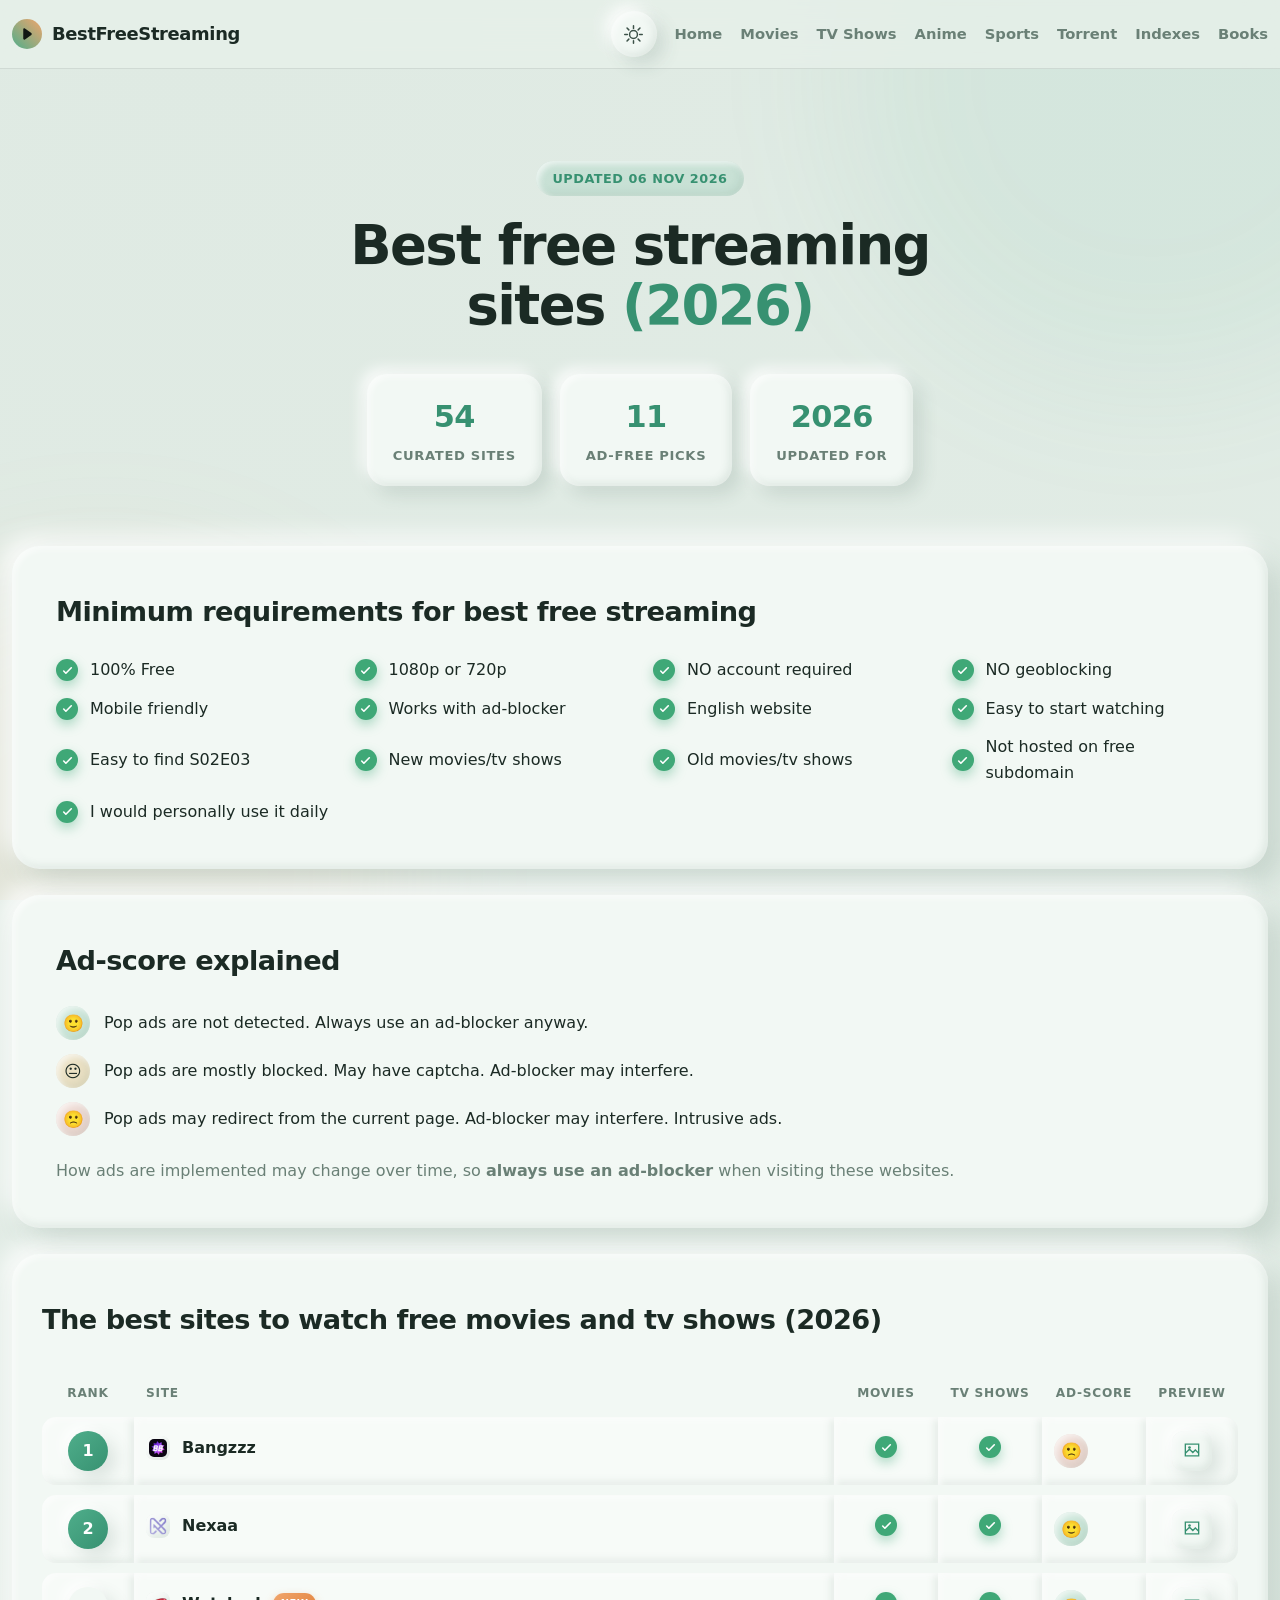
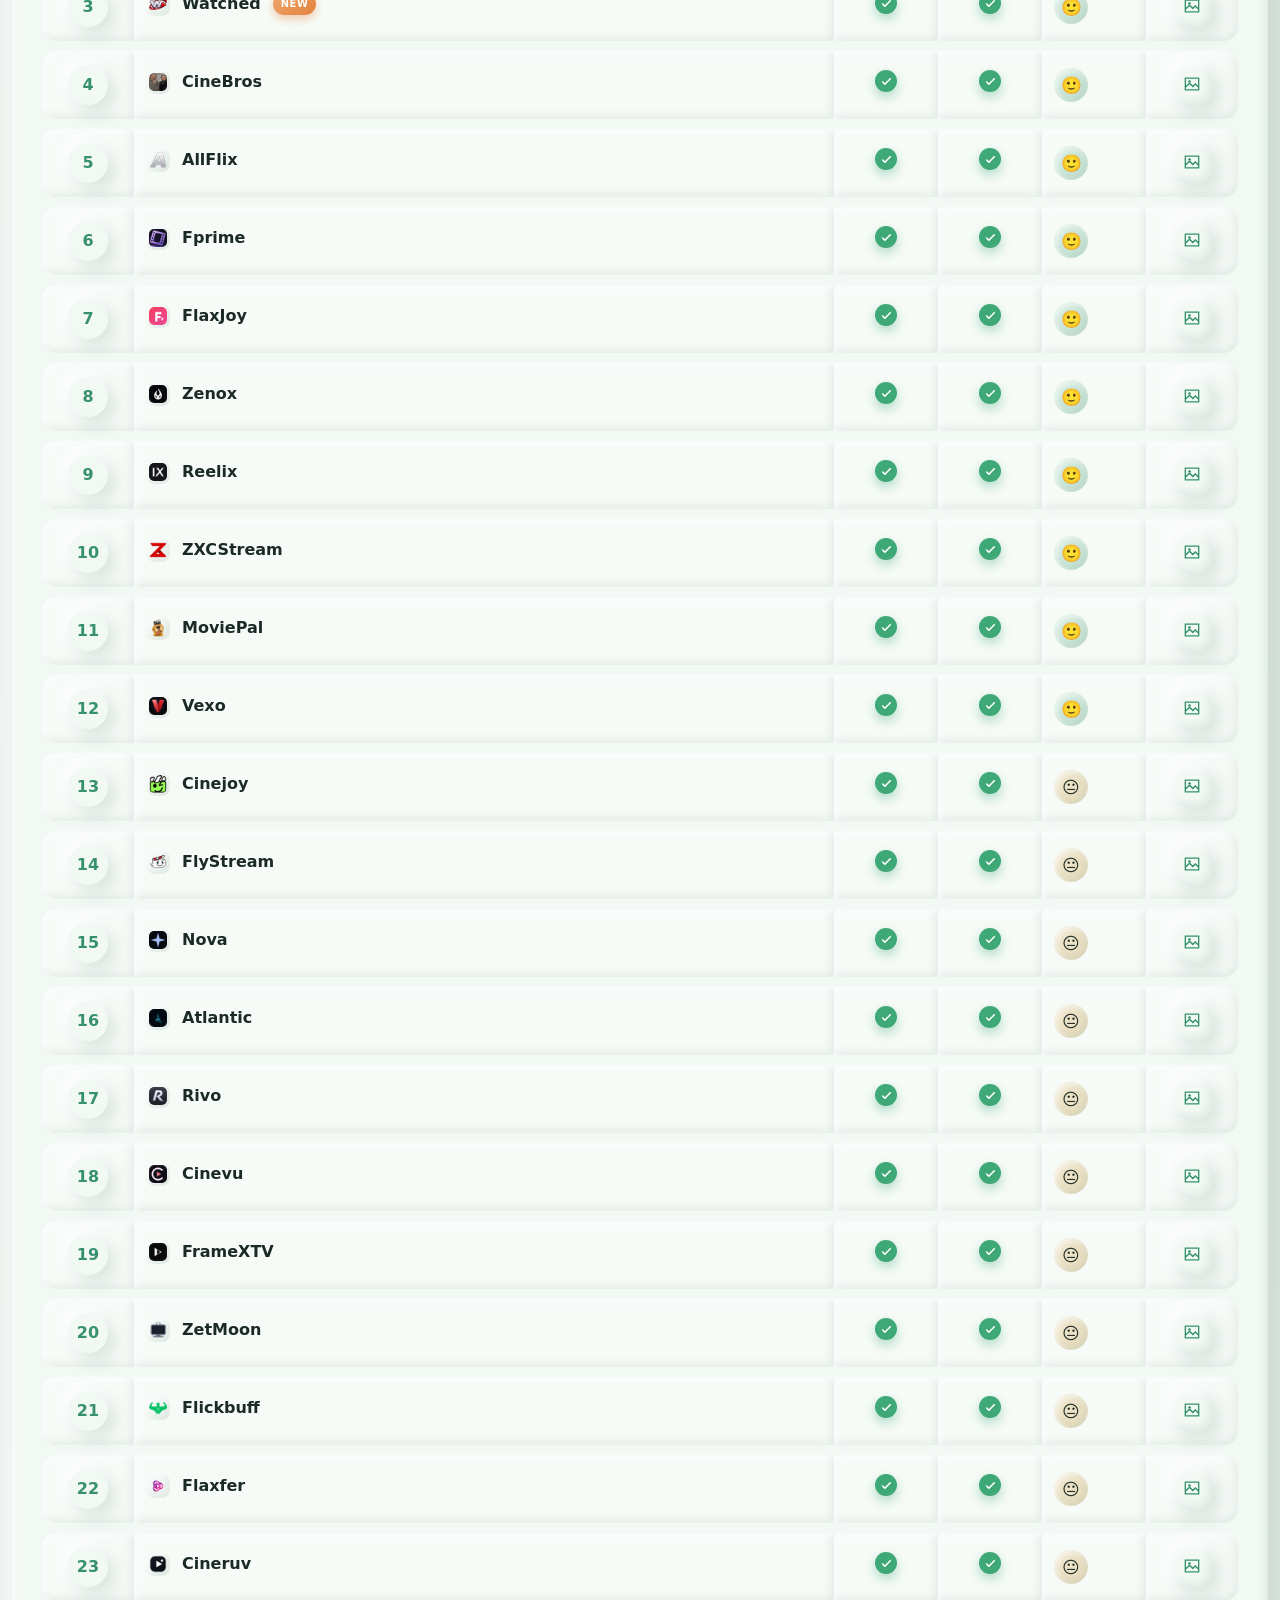
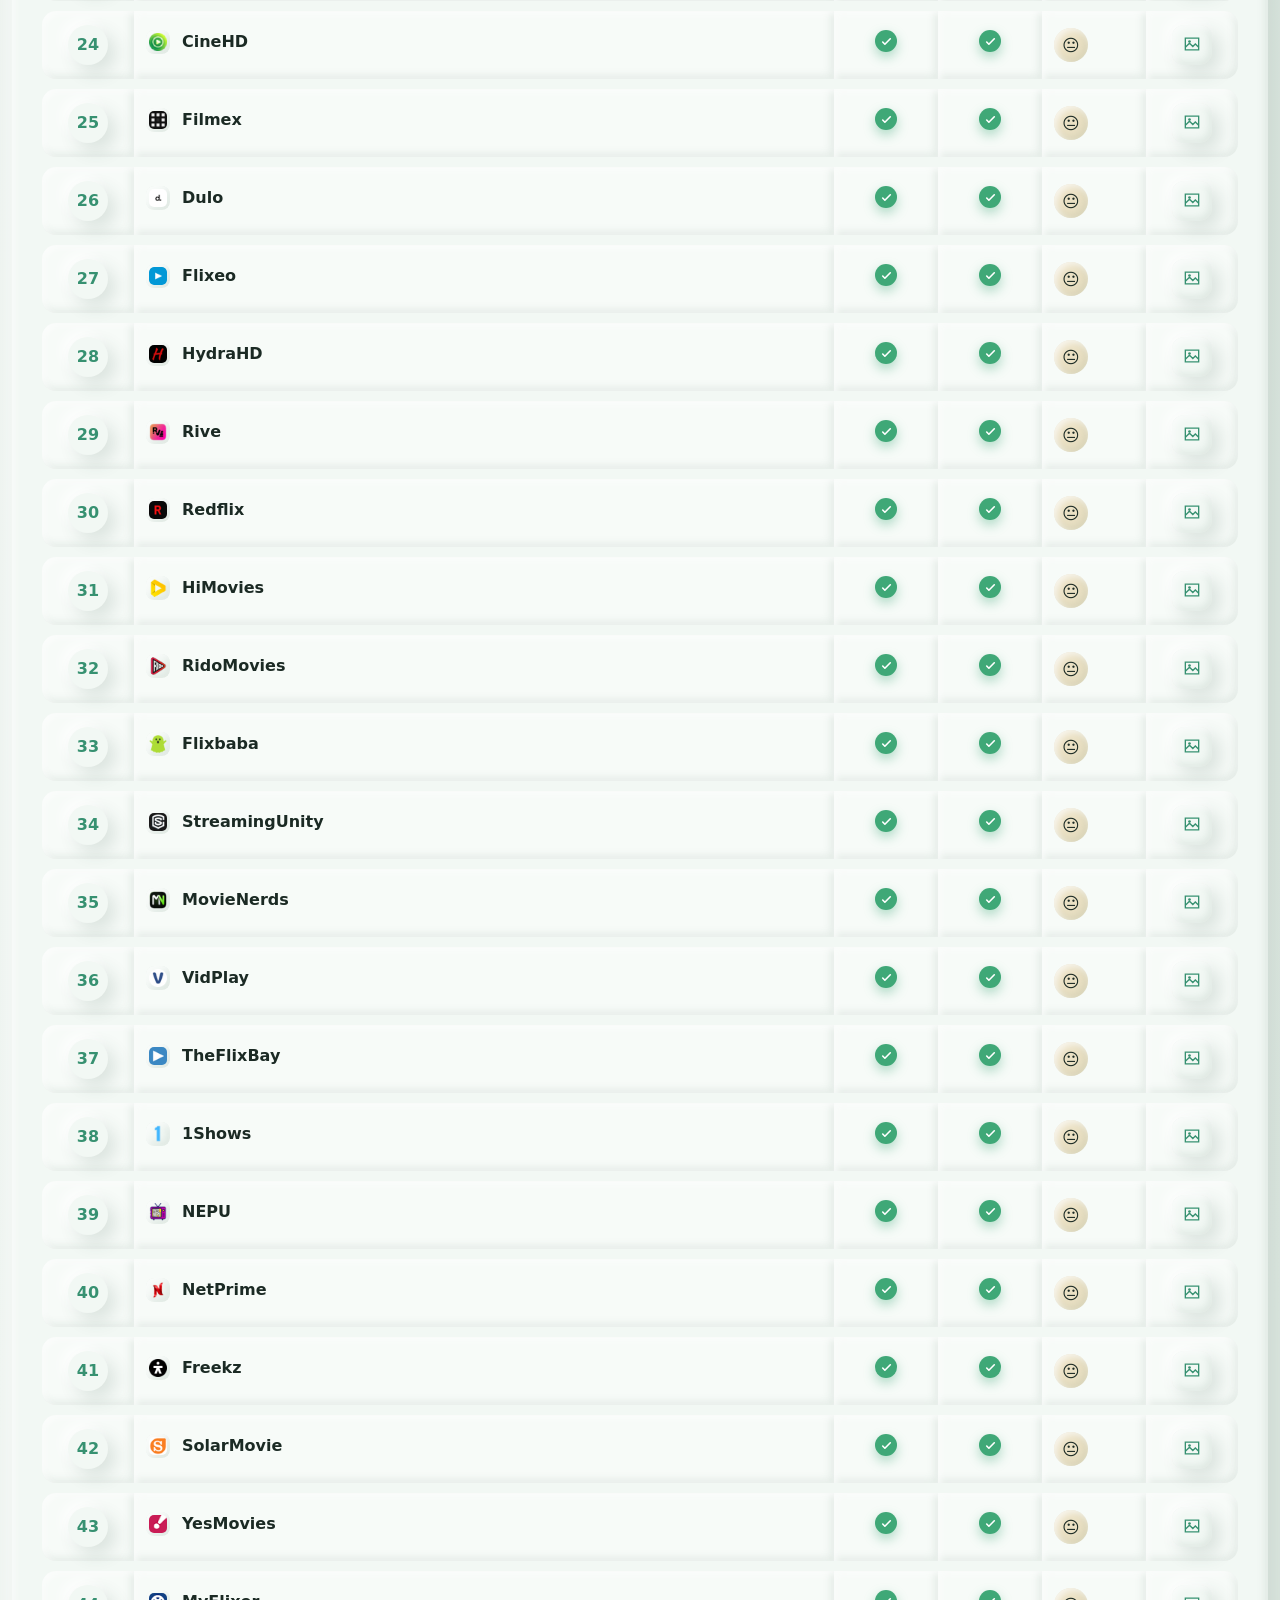
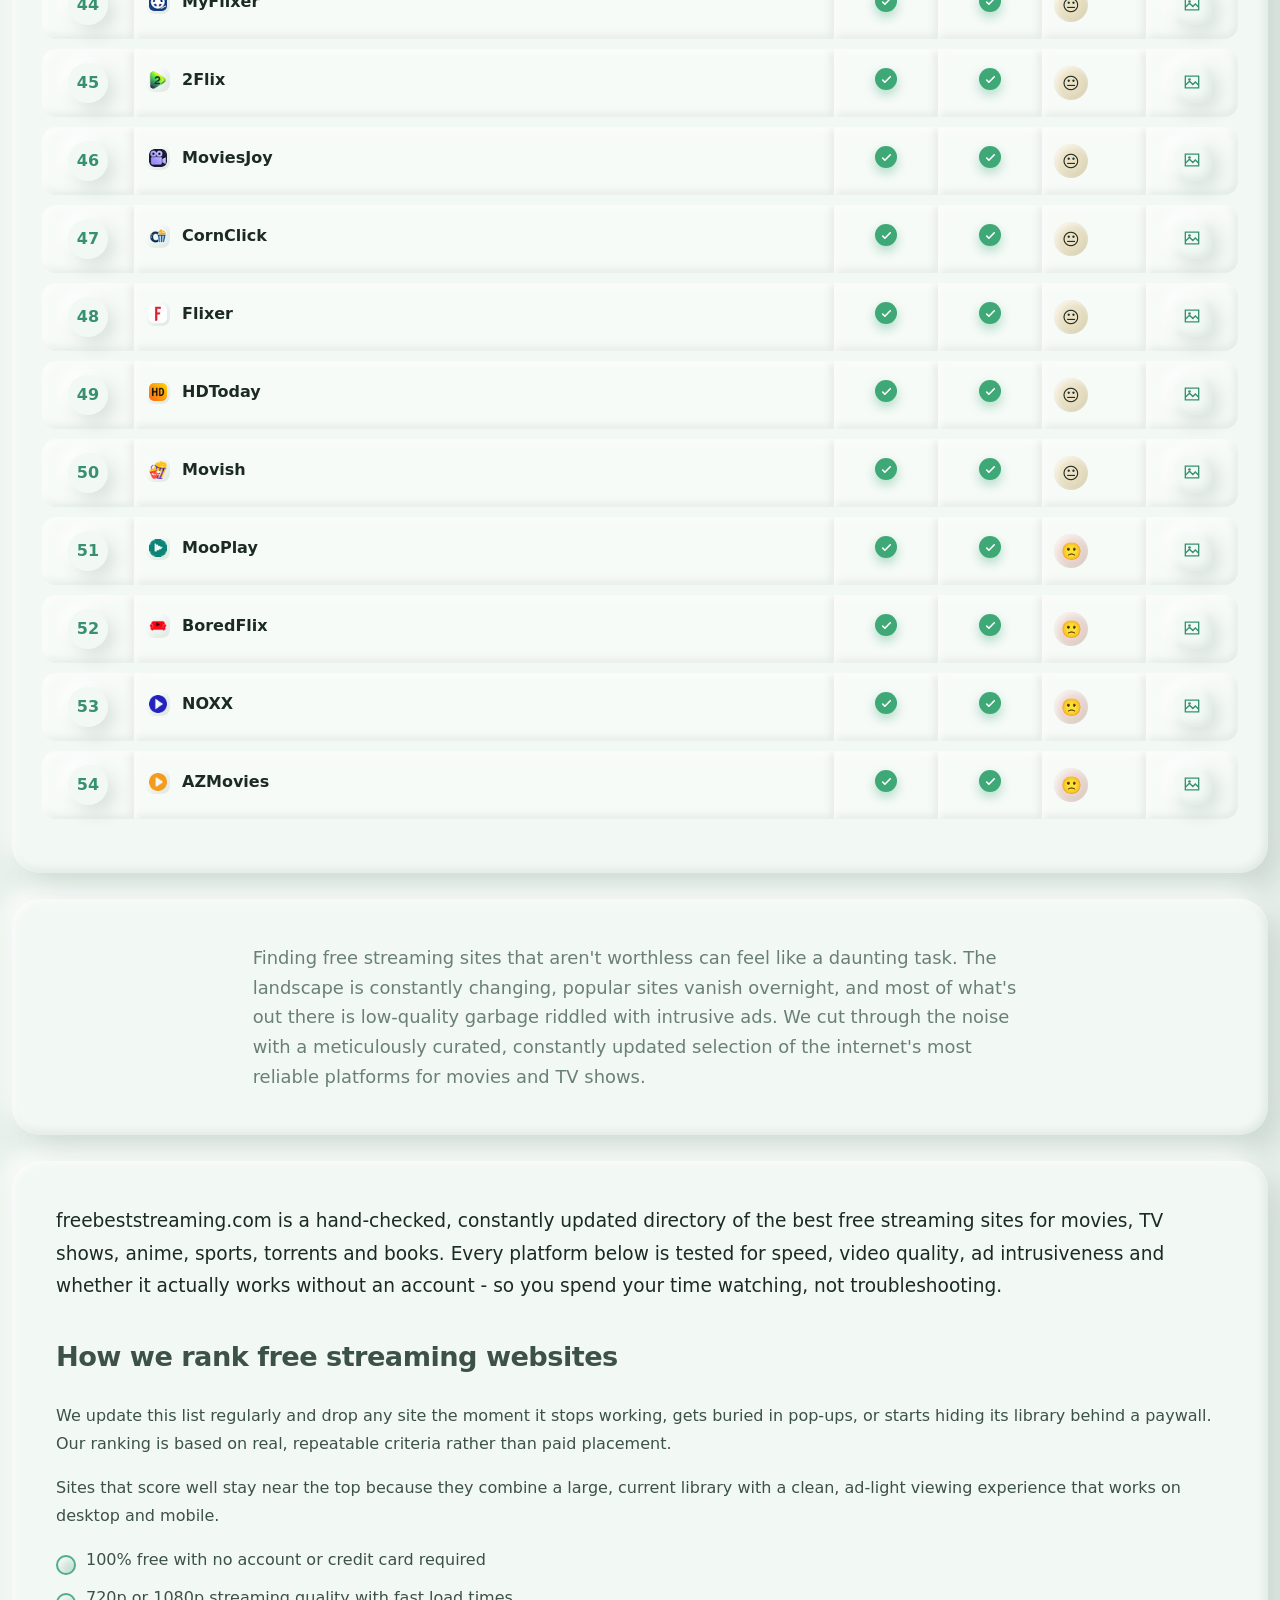
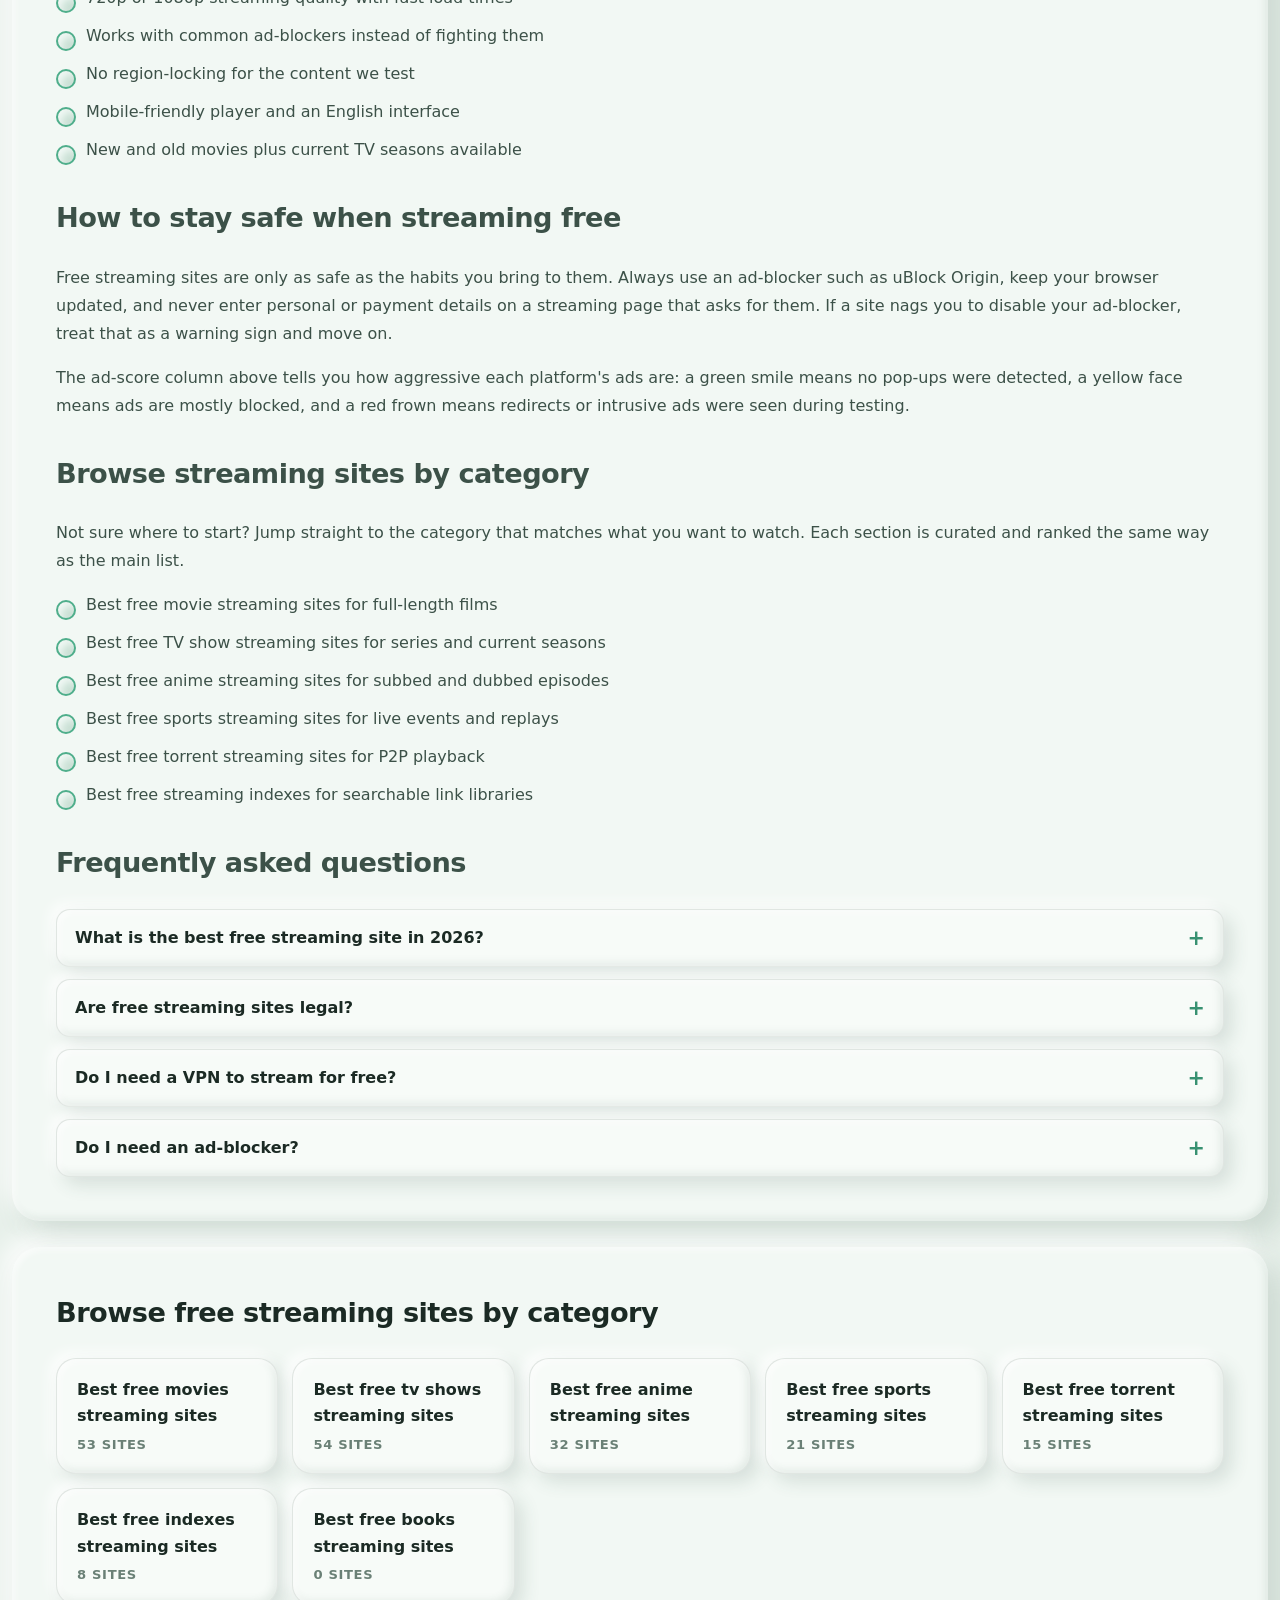
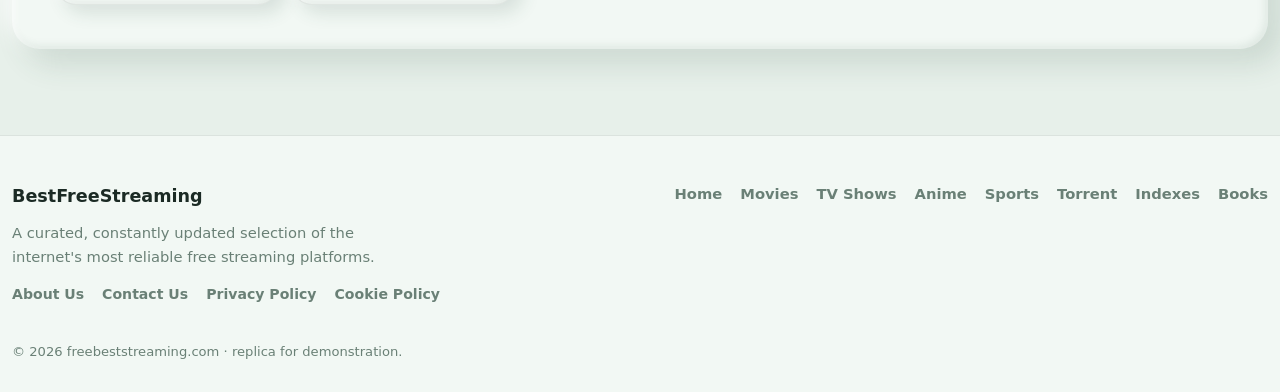
==== commit 0efa01dc: "update" ====
--- a/index.html
+++ b/index.html
@@ -3,9 +3,9 @@
 <head>
 <meta charset="utf-8" />
 <meta name="viewport" content="width=device-width, initial-scale=1.0" />
-<title>Best Free Streaming Sites (2026) - Movies, TV &amp; Sports Free</title>
-<meta name="description" content="Discover the best free streaming site alternatives for movies, TV, anime, sports and books. Score808, Buffstreams &amp; Streamed.pk alternatives. Updated for 2026." />
-<meta name="keywords" content="best free streaming sites, free streaming site alternatives, free streaming sites 2026, watch movies free, score808 alternative, buffstreams alternative, streamed.pk alternative, free sports streaming" />
+<title>Best Free Streaming Sites (2026) - Watch Movies &amp; TV Shows Online Free</title>
+<meta name="description" content="Discover the best free streaming sites for movies, TV shows, anime, sports, torrents and books. Hand-checked, ad-scored and updated for 2026 - no account needed." />
+<meta name="keywords" content="best free streaming sites, free streaming sites 2026, watch movies free, free movie sites, free tv streaming, free anime streaming, free sports streaming" />
 <link rel="canonical" href="https://www.freebeststreaming.com/" />
 <meta name="theme-color" content="#e9f1ec" media="(prefers-color-scheme: light)" />
 <meta name="theme-color" content="#101613" media="(prefers-color-scheme: dark)" />
@@ -14,16 +14,16 @@
 <meta property="og:type" content="website" />
 <meta property="og:site_name" content="freebeststreaming.com" />
 <meta property="og:locale" content="en_US" />
-<meta property="og:title" content="Best Free Streaming Sites (2026) - Movies, TV &amp; Sports Free" />
-<meta property="og:description" content="Discover the best free streaming site alternatives for movies, TV, anime, sports and books. Score808, Buffstreams &amp; Streamed.pk alternatives. Updated for 2026." />
+<meta property="og:title" content="Best Free Streaming Sites (2026) - Watch Movies &amp; TV Shows Online Free" />
+<meta property="og:description" content="Discover the best free streaming sites for movies, TV shows, anime, sports, torrents and books. Hand-checked, ad-scored and updated for 2026 - no account needed." />
 <meta property="og:url" content="https://www.freebeststreaming.com/" />
 <meta property="og:image" content="https://www.freebeststreaming.com/img/og-default.png" />
 <meta property="og:image:width" content="1200" />
 <meta property="og:image:height" content="630" />
 <meta property="og:image:alt" content="freebeststreaming.com - best free streaming sites 2026" />
 <meta name="twitter:card" content="summary_large_image" />
-<meta name="twitter:title" content="Best Free Streaming Sites (2026) - Movies, TV &amp; Sports Free" />
-<meta name="twitter:description" content="Discover the best free streaming site alternatives for movies, TV, anime, sports and books. Score808, Buffstreams &amp; Streamed.pk alternatives. Updated for 2026." />
+<meta name="twitter:title" content="Best Free Streaming Sites (2026) - Watch Movies &amp; TV Shows Online Free" />
+<meta name="twitter:description" content="Discover the best free streaming sites for movies, TV shows, anime, sports, torrents and books. Hand-checked, ad-scored and updated for 2026 - no account needed." />
 <meta name="twitter:image" content="https://www.freebeststreaming.com/img/og-default.png" />
 <link rel="icon" href="favicon.ico" />
 <link rel="preconnect" href="https://www.freebeststreaming.com" />
@@ -64,7 +64,7 @@
   </div>
 </header>
 <main class="container">
-<section class="hero" id="top"><span class="hero-badge">Updated 06 Nov 2026</span><h1>Best free streaming sites <span class="accent">(2026)</span></h1><div class="hero-stats"><div class="stat"><span class="stat-value">54</span><span class="stat-label">Curated sites</span></div><div class="stat"><span class="stat-value">11</span><span class="stat-label">Ad-free picks</span></div><div class="stat"><span class="stat-value">2026</span><span class="stat-label">Updated for</span></div></div></section><section class="panel" id="requirements"><h2 class="section-title">Minimum requirements for best free streaming</h2><ul class="check-list"><li>100% Free</li><li>1080p or 720p</li><li>NO account required</li><li>NO geoblocking</li><li>Mobile friendly</li><li>Works with ad-blocker</li><li>English website</li><li>Easy to start watching</li><li>Easy to find S02E03</li><li>New movies/tv shows</li><li>Old movies/tv shows</li><li>Not hosted on free subdomain</li><li>I would personally use it daily</li></ul></section><section class="panel" id="adscore"><h2 class="section-title">Ad-score explained</h2><ul class="adscore-list"><li><span class="adscore-pill adscore-good"><span class="face"></span></span> Pop ads are not detected. Always use an ad-blocker anyway.</li><li><span class="adscore-pill adscore-ok"><span class="face"></span></span> Pop ads are mostly blocked. May have captcha. Ad-blocker may interfere.</li><li><span class="adscore-pill adscore-bad"><span class="face"></span></span> Pop ads may redirect from the current page. Ad-blocker may interfere. Intrusive ads.</li></ul><p class="adscore-note">How ads are implemented may change over time, so <strong>always use an ad-blocker</strong> when visiting these websites.</p></section><section class="panel table-panel" id="top-sites"><h2 class="section-title">The best sites to watch free movies and tv shows (2026)</h2><div class="table-scroll"><table class="sites-table"><thead><tr><th class="col-rank">Rank</th><th class="col-site">Site</th><th class="col-flag">Movies</th><th class="col-flag">TV Shows</th><th class="col-flag">Ad-Score</th><th class="col-preview">Preview</th></tr></thead><tbody><tr class="site-row"><td class="col-rank"><span class="rank-badge">1</span></td><td class="col-site"><a class="site-link" href="https://bingebang.sttt" target="_blank" rel="noopener"><img class="site-favicon" src="data/images/favicons/af01254908668efa8808455d19ac38ab736477f92a2941e06f73a767b9f5a046.png" width="24" height="24" alt="" loading="lazy" /><span class="site-name">Bangzzz</span></a></td><td class="col-flag"><span class="check" aria-label="Available"></span></td><td class="col-flag"><span class="check" aria-label="Available"></span></td><td class="col-flag"><span class="adscore-pill adscore-bad" title="Pop ads may redirect from current page"><span class="face"></span></span></td><td class="col-preview"><button type="button" class="preview-btn" data-preview="preview-1" aria-expanded="false" aria-controls="preview-1" title="Show preview of Bangzzz"><svg viewBox="0 0 24 24" aria-hidden="true"><path d="M4 5h16v14H4z" fill="none" stroke="currentColor" stroke-width="1.6"/><path d="m4 16 5-5 4 4 3-3 4 4" fill="none" stroke="currentColor" stroke-width="1.6"/><circle cx="9" cy="9" r="1.6" fill="currentColor"/></svg></button></td></tr><tr class="preview-row" id="preview-1" hidden><td colspan="6"><a href="https://bingebang.sttt" target="_blank" rel="noopener" class="preview-wrap" title="Visit Bangzzz (opens in new tab)"><img src="data/images/thumbs/facea32bdb29c300ee0beabd2760caeb2dc75d1ec3197ee7e5844b747e96c05b.webp" loading="lazy" alt="Screenshot of Bangzzz" /></a></td></tr><tr class="site-row"><td class="col-rank"><span class="rank-badge">2</span></td><td class="col-site"><a class="site-link" href="https://nexa.mov" target="_blank" rel="noopener"><img class="site-favicon" src="data/images/favicons/3e8ccf5a6e038c0c9d5b5de16b716a72ea8f23bb8b8f5ecef5ac006cc767201f.png" width="24" height="24" alt="" loading="lazy" /><span class="site-name">Nexaa</span></a></td><td class="col-flag"><span class="check" aria-label="Available"></span></td><td class="col-flag"><span class="check" aria-label="Available"></span></td><td class="col-flag"><span class="adscore-pill adscore-good" title="Pop ads are not detected"><span class="face"></span></span></td><td class="col-preview"><button type="button" class="preview-btn" data-preview="preview-2" aria-expanded="false" aria-controls="preview-2" title="Show preview of Nexaa"><svg viewBox="0 0 24 24" aria-hidden="true"><path d="M4 5h16v14H4z" fill="none" stroke="currentColor" stroke-width="1.6"/><path d="m4 16 5-5 4 4 3-3 4 4" fill="none" stroke="currentColor" stroke-width="1.6"/><circle cx="9" cy="9" r="1.6" fill="currentColor"/></svg></button></td></tr><tr class="preview-row" id="preview-2" hidden><td colspan="6"><a href="https://nexa.mov" target="_blank" rel="noopener" class="preview-wrap" title="Visit Nexaa (opens in new tab)"><img src="data/images/thumbs/55cc0f2b345cf06243da4008570946dbf206f6685e86e42376aa56b503e52b13.webp" loading="lazy" alt="Screenshot of Nexaa" /></a></td></tr><tr class="site-row"><td class="col-rank"><span class="rank-badge">3</span></td><td class="col-site"><a class="site-link" href="https://watched.cx/home" target="_blank" rel="noopener"><img class="site-favicon" src="data/images/favicons/15e6fa27de65ed3e341e323869e7991513ba6b85468f4043d3410c214ce10ddf.png" width="24" height="24" alt="" loading="lazy" /><span class="site-name">Watched</span><span class="new-badge">NEW</span></a></td><td class="col-flag"><span class="check" aria-label="Available"></span></td><td class="col-flag"><span class="check" aria-label="Available"></span></td><td class="col-flag"><span class="adscore-pill adscore-good" title="Pop ads are not detected"><span class="face"></span></span></td><td class="col-preview"><button type="button" class="preview-btn" data-preview="preview-3" aria-expanded="false" aria-controls="preview-3" title="Show preview of Watched"><svg viewBox="0 0 24 24" aria-hidden="true"><path d="M4 5h16v14H4z" fill="none" stroke="currentColor" stroke-width="1.6"/><path d="m4 16 5-5 4 4 3-3 4 4" fill="none" stroke="currentColor" stroke-width="1.6"/><circle cx="9" cy="9" r="1.6" fill="currentColor"/></svg></button></td></tr><tr class="preview-row" id="preview-3" hidden><td colspan="6"><a href="https://watched.cx/home" target="_blank" rel="noopener" class="preview-wrap" title="Visit Watched (opens in new tab)"><img src="data/images/thumbs/23feef184871e8dda354232d3e6a2e675488aa07ddcfde79c10542d33294459c.webp" loading="lazy" alt="Screenshot of Watched" /></a></td></tr><tr class="site-row"><td class="col-rank"><span class="rank-badge">4</span></td><td class="col-site"><a class="site-link" href="https://cinebros.net" target="_blank" rel="noopener"><img class="site-favicon" src="data/images/favicons/8d9d1334f31edf94c2838bcd294e3d549f3dab57177260c682e4f672d8bc4844.png" width="24" height="24" alt="" loading="lazy" /><span class="site-name">CineBros</span></a></td><td class="col-flag"><span class="check" aria-label="Available"></span></td><td class="col-flag"><span class="check" aria-label="Available"></span></td><td class="col-flag"><span class="adscore-pill adscore-good" title="Pop ads are not detected"><span class="face"></span></span></td><td class="col-preview"><button type="button" class="preview-btn" data-preview="preview-4" aria-expanded="false" aria-controls="preview-4" title="Show preview of CineBros"><svg viewBox="0 0 24 24" aria-hidden="true"><path d="M4 5h16v14H4z" fill="none" stroke="currentColor" stroke-width="1.6"/><path d="m4 16 5-5 4 4 3-3 4 4" fill="none" stroke="currentColor" stroke-width="1.6"/><circle cx="9" cy="9" r="1.6" fill="currentColor"/></svg></button></td></tr><tr class="preview-row" id="preview-4" hidden><td colspan="6"><a href="https://cinebros.net" target="_blank" rel="noopener" class="preview-wrap" title="Visit CineBros (opens in new tab)"><img src="data/images/thumbs/5cd1a2b88d7446e4e70ebe163a90de1ac6f99d7ab3490b6aad296977e17ddc51.webp" loading="lazy" alt="Screenshot of CineBros" /></a></td></tr><tr class="site-row"><td class="col-rank"><span class="rank-badge">5</span></td><td class="col-site"><a class="site-link" href="https://allflix.org" target="_blank" rel="noopener"><img class="site-favicon" src="data/images/favicons/53142ff24a7fd1907b6b936aab350ff9e9995e2bca040cf9fb746a257547e74f.png" width="24" height="24" alt="" loading="lazy" /><span class="site-name">AllFlix</span></a></td><td class="col-flag"><span class="check" aria-label="Available"></span></td><td class="col-flag"><span class="check" aria-label="Available"></span></td><td class="col-flag"><span class="adscore-pill adscore-good" title="Pop ads are not detected"><span class="face"></span></span></td><td class="col-preview"><button type="button" class="preview-btn" data-preview="preview-5" aria-expanded="false" aria-controls="preview-5" title="Show preview of AllFlix"><svg viewBox="0 0 24 24" aria-hidden="true"><path d="M4 5h16v14H4z" fill="none" stroke="currentColor" stroke-width="1.6"/><path d="m4 16 5-5 4 4 3-3 4 4" fill="none" stroke="currentColor" stroke-width="1.6"/><circle cx="9" cy="9" r="1.6" fill="currentColor"/></svg></button></td></tr><tr class="preview-row" id="preview-5" hidden><td colspan="6"><a href="https://allflix.org" target="_blank" rel="noopener" class="preview-wrap" title="Visit AllFlix (opens in new tab)"><img src="data/images/thumbs/0a4941472ebb4bd7544263bcf415fbb70f9150be07ab0708331a620f5ba662dc.webp" loading="lazy" alt="Screenshot of AllFlix" /></a></td></tr><tr class="site-row"><td class="col-rank"><span class="rank-badge">6</span></td><td class="col-site"><a class="site-link" href="https://fprime.at" target="_blank" rel="noopener"><img class="site-favicon" src="data/images/favicons/b951bb1b822a454266ee99582e89d39c44e704d7ef3f27a3053d759727d2b78c.png" width="24" height="24" alt="" loading="lazy" /><span class="site-name">Fprime</span></a></td><td class="col-flag"><span class="check" aria-label="Available"></span></td><td class="col-flag"><span class="check" aria-label="Available"></span></td><td class="col-flag"><span class="adscore-pill adscore-good" title="Pop ads are not detected"><span class="face"></span></span></td><td class="col-preview"><button type="button" class="preview-btn" data-preview="preview-6" aria-expanded="false" aria-controls="preview-6" title="Show preview of Fprime"><svg viewBox="0 0 24 24" aria-hidden="true"><path d="M4 5h16v14H4z" fill="none" stroke="currentColor" stroke-width="1.6"/><path d="m4 16 5-5 4 4 3-3 4 4" fill="none" stroke="currentColor" stroke-width="1.6"/><circle cx="9" cy="9" r="1.6" fill="currentColor"/></svg></button></td></tr><tr class="preview-row" id="preview-6" hidden><td colspan="6"><a href="https://fprime.at" target="_blank" rel="noopener" class="preview-wrap" title="Visit Fprime (opens in new tab)"><img src="data/images/thumbs/930a178fcb351ed5f6927d43b4d271c4ddae25dc463c9936396dc17f927b1535.webp" loading="lazy" alt="Screenshot of Fprime" /></a></td></tr><tr class="site-row"><td class="col-rank"><span class="rank-badge">7</span></td><td class="col-site"><a class="site-link" href="https://flaxjoy.app" target="_blank" rel="noopener"><img class="site-favicon" src="data/images/favicons/399972a7ec79d761c2cf4f0a481cc113a2bed8809707efb99221b87ecf593bd4.png" width="24" height="24" alt="" loading="lazy" /><span class="site-name">FlaxJoy</span></a></td><td class="col-flag"><span class="check" aria-label="Available"></span></td><td class="col-flag"><span class="check" aria-label="Available"></span></td><td class="col-flag"><span class="adscore-pill adscore-good" title="Pop ads are not detected"><span class="face"></span></span></td><td class="col-preview"><button type="button" class="preview-btn" data-preview="preview-7" aria-expanded="false" aria-controls="preview-7" title="Show preview of FlaxJoy"><svg viewBox="0 0 24 24" aria-hidden="true"><path d="M4 5h16v14H4z" fill="none" stroke="currentColor" stroke-width="1.6"/><path d="m4 16 5-5 4 4 3-3 4 4" fill="none" stroke="currentColor" stroke-width="1.6"/><circle cx="9" cy="9" r="1.6" fill="currentColor"/></svg></button></td></tr><tr class="preview-row" id="preview-7" hidden><td colspan="6"><a href="https://flaxjoy.app" target="_blank" rel="noopener" class="preview-wrap" title="Visit FlaxJoy (opens in new tab)"><img src="data/images/thumbs/f5dd3e86e3bf838d3db6ef2aeec3746891193c4ff3cab4f76f38c5e205bb62f9.webp" loading="lazy" alt="Screenshot of FlaxJoy" /></a></td></tr><tr class="site-row"><td class="col-rank"><span class="rank-badge">8</span></td><td class="col-site"><a class="site-link" href="https://zenox.lol" target="_blank" rel="noopener"><img class="site-favicon" src="data/images/favicons/0ec51ea1fd03c35eb745dd315ee722cadece66e18a357c735008c8292960fcb3.png" width="24" height="24" alt="" loading="lazy" /><span class="site-name">Zenox</span></a></td><td class="col-flag"><span class="check" aria-label="Available"></span></td><td class="col-flag"><span class="check" aria-label="Available"></span></td><td class="col-flag"><span class="adscore-pill adscore-good" title="Pop ads are not detected"><span class="face"></span></span></td><td class="col-preview"><button type="button" class="preview-btn" data-preview="preview-8" aria-expanded="false" aria-controls="preview-8" title="Show preview of Zenox"><svg viewBox="0 0 24 24" aria-hidden="true"><path d="M4 5h16v14H4z" fill="none" stroke="currentColor" stroke-width="1.6"/><path d="m4 16 5-5 4 4 3-3 4 4" fill="none" stroke="currentColor" stroke-width="1.6"/><circle cx="9" cy="9" r="1.6" fill="currentColor"/></svg></button></td></tr><tr class="preview-row" id="preview-8" hidden><td colspan="6"><a href="https://zenox.lol" target="_blank" rel="noopener" class="preview-wrap" title="Visit Zenox (opens in new tab)"><img src="data/images/thumbs/67b7c45c34fa04d4361a4ba3e3fcfe8da723c80550facac87d165030ae83a167.webp" loading="lazy" alt="Screenshot of Zenox" /></a></td></tr><tr class="site-row"><td class="col-rank"><span class="rank-badge">9</span></td><td class="col-site"><a class="site-link" href="https://reelix.ac" target="_blank" rel="noopener"><img class="site-favicon" src="data/images/favicons/a8a0b000d01c91310d8fbb73019b25871f6e6ddcfe883d6320a34b544f96f2b0.png" width="24" height="24" alt="" loading="lazy" /><span class="site-name">Reelix</span></a></td><td class="col-flag"><span class="check" aria-label="Available"></span></td><td class="col-flag"><span class="check" aria-label="Available"></span></td><td class="col-flag"><span class="adscore-pill adscore-good" title="Pop ads are not detected"><span class="face"></span></span></td><td class="col-preview"><button type="button" class="preview-btn" data-preview="preview-9" aria-expanded="false" aria-controls="preview-9" title="Show preview of Reelix"><svg viewBox="0 0 24 24" aria-hidden="true"><path d="M4 5h16v14H4z" fill="none" stroke="currentColor" stroke-width="1.6"/><path d="m4 16 5-5 4 4 3-3 4 4" fill="none" stroke="currentColor" stroke-width="1.6"/><circle cx="9" cy="9" r="1.6" fill="currentColor"/></svg></button></td></tr><tr class="preview-row" id="preview-9" hidden><td colspan="6"><a href="https://reelix.ac" target="_blank" rel="noopener" class="preview-wrap" title="Visit Reelix (opens in new tab)"><img src="data/images/thumbs/b0079c69046a2843a658ba4d826756552cc62c99cad38fd6c3d40af87c39471e.webp" loading="lazy" alt="Screenshot of Reelix" /></a></td></tr><tr class="site-row"><td class="col-rank"><span class="rank-badge">10</span></td><td class="col-site"><a class="site-link" href="https://zxcstream.com" target="_blank" rel="noopener"><img class="site-favicon" src="data/images/favicons/808c91a1a293f73ac2c7fb378fea5916cb02ef1e01add81c347d2ae595c76454.png" width="24" height="24" alt="" loading="lazy" /><span class="site-name">ZXCStream</span></a></td><td class="col-flag"><span class="check" aria-label="Available"></span></td><td class="col-flag"><span class="check" aria-label="Available"></span></td><td class="col-flag"><span class="adscore-pill adscore-good" title="Pop ads are not detected"><span class="face"></span></span></td><td class="col-preview"><button type="button" class="preview-btn" data-preview="preview-10" aria-expanded="false" aria-controls="preview-10" title="Show preview of ZXCStream"><svg viewBox="0 0 24 24" aria-hidden="true"><path d="M4 5h16v14H4z" fill="none" stroke="currentColor" stroke-width="1.6"/><path d="m4 16 5-5 4 4 3-3 4 4" fill="none" stroke="currentColor" stroke-width="1.6"/><circle cx="9" cy="9" r="1.6" fill="currentColor"/></svg></button></td></tr><tr class="preview-row" id="preview-10" hidden><td colspan="6"><a href="https://zxcstream.com" target="_blank" rel="noopener" class="preview-wrap" title="Visit ZXCStream (opens in new tab)"><img src="data/images/thumbs/b91ed141e7aeef1772234ce82ca407f49973522a1ac5b92ea1987135db740986.webp" loading="lazy" alt="Screenshot of ZXCStream" /></a></td></tr><tr class="site-row"><td class="col-rank"><span class="rank-badge">11</span></td><td class="col-site"><a class="site-link" href="https://moviepal.live" target="_blank" rel="noopener"><img class="site-favicon" src="data/images/favicons/66ab4ca796ed66c5bd36fde3196930e8bcc1b460c77de5b216def91e4c0738d5.png" width="24" height="24" alt="" loading="lazy" /><span class="site-name">MoviePal</span></a></td><td class="col-flag"><span class="check" aria-label="Available"></span></td><td class="col-flag"><span class="check" aria-label="Available"></span></td><td class="col-flag"><span class="adscore-pill adscore-good" title="Pop ads are not detected"><span class="face"></span></span></td><td class="col-preview"><button type="button" class="preview-btn" data-preview="preview-11" aria-expanded="false" aria-controls="preview-11" title="Show preview of MoviePal"><svg viewBox="0 0 24 24" aria-hidden="true"><path d="M4 5h16v14H4z" fill="none" stroke="currentColor" stroke-width="1.6"/><path d="m4 16 5-5 4 4 3-3 4 4" fill="none" stroke="currentColor" stroke-width="1.6"/><circle cx="9" cy="9" r="1.6" fill="currentColor"/></svg></button></td></tr><tr class="preview-row" id="preview-11" hidden><td colspan="6"><a href="https://moviepal.live" target="_blank" rel="noopener" class="preview-wrap" title="Visit MoviePal (opens in new tab)"><img src="data/images/thumbs/307af31ab64231109966fe0f4cf6941d26d60c71fa5a4adc6f7334a56e57e3f9.webp" loading="lazy" alt="Screenshot of MoviePal" /></a></td></tr><tr class="site-row"><td class="col-rank"><span class="rank-badge">12</span></td><td class="col-site"><a class="site-link" href="https://vexo.surf" target="_blank" rel="noopener"><img class="site-favicon" src="data/images/favicons/8fb822a4fc1b1c16613f968916afdfb62cebce9724ea0a1ca4b6ab9d7f6d1978.png" width="24" height="24" alt="" loading="lazy" /><span class="site-name">Vexo</span></a></td><td class="col-flag"><span class="check" aria-label="Available"></span></td><td class="col-flag"><span class="check" aria-label="Available"></span></td><td class="col-flag"><span class="adscore-pill adscore-good" title="Pop ads are not detected"><span class="face"></span></span></td><td class="col-preview"><button type="button" class="preview-btn" data-preview="preview-12" aria-expanded="false" aria-controls="preview-12" title="Show preview of Vexo"><svg viewBox="0 0 24 24" aria-hidden="true"><path d="M4 5h16v14H4z" fill="none" stroke="currentColor" stroke-width="1.6"/><path d="m4 16 5-5 4 4 3-3 4 4" fill="none" stroke="currentColor" stroke-width="1.6"/><circle cx="9" cy="9" r="1.6" fill="currentColor"/></svg></button></td></tr><tr class="preview-row" id="preview-12" hidden><td colspan="6"><a href="https://vexo.surf" target="_blank" rel="noopener" class="preview-wrap" title="Visit Vexo (opens in new tab)"><img src="data/images/thumbs/3d0f92df3da2d1ff2401a1de377e8af6447a82bdf1e8b1c4b88c2f624a730a8b.webp" loading="lazy" alt="Screenshot of Vexo" /></a></td></tr><tr class="site-row"><td class="col-rank"><span class="rank-badge">13</span></td><td class="col-site"><a class="site-link" href="https://cinejoy.pk" target="_blank" rel="noopener"><img class="site-favicon" src="data/images/favicons/f8c5ff7f8e08edf7747e9eec369d18b4e73bfb4d3f12d218af985c8a2dec3389.png" width="24" height="24" alt="" loading="lazy" /><span class="site-name">Cinejoy</span></a></td><td class="col-flag"><span class="check" aria-label="Available"></span></td><td class="col-flag"><span class="check" aria-label="Available"></span></td><td class="col-flag"><span class="adscore-pill adscore-ok" title="Pop ads are mostly blocked"><span class="face"></span></span></td><td class="col-preview"><button type="button" class="preview-btn" data-preview="preview-13" aria-expanded="false" aria-controls="preview-13" title="Show preview of Cinejoy"><svg viewBox="0 0 24 24" aria-hidden="true"><path d="M4 5h16v14H4z" fill="none" stroke="currentColor" stroke-width="1.6"/><path d="m4 16 5-5 4 4 3-3 4 4" fill="none" stroke="currentColor" stroke-width="1.6"/><circle cx="9" cy="9" r="1.6" fill="currentColor"/></svg></button></td></tr><tr class="preview-row" id="preview-13" hidden><td colspan="6"><a href="https://cinejoy.pk" target="_blank" rel="noopener" class="preview-wrap" title="Visit Cinejoy (opens in new tab)"><img src="data/images/thumbs/4b7ad1e5c66b3fc50141fe61879df1c401c2fc68dd2519cb8a050f417b162364.webp" loading="lazy" alt="Screenshot of Cinejoy" /></a></td></tr><tr class="site-row"><td class="col-rank"><span class="rank-badge">14</span></td><td class="col-site"><a class="site-link" href="https://flystream.net" target="_blank" rel="noopener"><img class="site-favicon" src="data/images/favicons/78b4d849b934e35fc66a2d9f570d0707de54c74b2e42cf29b12ba6e3d3828226.png" width="24" height="24" alt="" loading="lazy" /><span class="site-name">FlyStream</span></a></td><td class="col-flag"><span class="check" aria-label="Available"></span></td><td class="col-flag"><span class="check" aria-label="Available"></span></td><td class="col-flag"><span class="adscore-pill adscore-ok" title="Pop ads are mostly blocked"><span class="face"></span></span></td><td class="col-preview"><button type="button" class="preview-btn" data-preview="preview-14" aria-expanded="false" aria-controls="preview-14" title="Show preview of FlyStream"><svg viewBox="0 0 24 24" aria-hidden="true"><path d="M4 5h16v14H4z" fill="none" stroke="currentColor" stroke-width="1.6"/><path d="m4 16 5-5 4 4 3-3 4 4" fill="none" stroke="currentColor" stroke-width="1.6"/><circle cx="9" cy="9" r="1.6" fill="currentColor"/></svg></button></td></tr><tr class="preview-row" id="preview-14" hidden><td colspan="6"><a href="https://flystream.net" target="_blank" rel="noopener" class="preview-wrap" title="Visit FlyStream (opens in new tab)"><img src="data/images/thumbs/f54cefc1b9d6d48471e57f3c1afe21fc4b5a935523ad2bcce49271689017afa6.webp" loading="lazy" alt="Screenshot of FlyStream" /></a></td></tr><tr class="site-row"><td class="col-rank"><span class="rank-badge">15</span></td><td class="col-site"><a class="site-link" href="https://novahd.cc" target="_blank" rel="noopener"><img class="site-favicon" src="data/images/favicons/8830bdcaaed07fa81332313b16b8f359d441954870991256c9c26c8ab1ebb9a0.png" width="24" height="24" alt="" loading="lazy" /><span class="site-name">Nova</span></a></td><td class="col-flag"><span class="check" aria-label="Available"></span></td><td class="col-flag"><span class="check" aria-label="Available"></span></td><td class="col-flag"><span class="adscore-pill adscore-ok" title="Pop ads are mostly blocked"><span class="face"></span></span></td><td class="col-preview"><button type="button" class="preview-btn" data-preview="preview-15" aria-expanded="false" aria-controls="preview-15" title="Show preview of Nova"><svg viewBox="0 0 24 24" aria-hidden="true"><path d="M4 5h16v14H4z" fill="none" stroke="currentColor" stroke-width="1.6"/><path d="m4 16 5-5 4 4 3-3 4 4" fill="none" stroke="currentColor" stroke-width="1.6"/><circle cx="9" cy="9" r="1.6" fill="currentColor"/></svg></button></td></tr><tr class="preview-row" id="preview-15" hidden><td colspan="6"><a href="https://novahd.cc" target="_blank" rel="noopener" class="preview-wrap" title="Visit Nova (opens in new tab)"><img src="data/images/thumbs/d505e9a09e6e9c38b143a61687d3dc324b0a51f82c655a4a7acd627e60194dc5.webp" loading="lazy" alt="Screenshot of Nova" /></a></td></tr><tr class="site-row"><td class="col-rank"><span class="rank-badge">16</span></td><td class="col-site"><a class="site-link" href="https://atlantic.bz" target="_blank" rel="noopener"><img class="site-favicon" src="data/images/favicons/0f3e428438520297bb48a096e4c05e924395ec10ef53235829356d6e359852a0.png" width="24" height="24" alt="" loading="lazy" /><span class="site-name">Atlantic</span></a></td><td class="col-flag"><span class="check" aria-label="Available"></span></td><td class="col-flag"><span class="check" aria-label="Available"></span></td><td class="col-flag"><span class="adscore-pill adscore-ok" title="Pop ads are mostly blocked"><span class="face"></span></span></td><td class="col-preview"><button type="button" class="preview-btn" data-preview="preview-16" aria-expanded="false" aria-controls="preview-16" title="Show preview of Atlantic"><svg viewBox="0 0 24 24" aria-hidden="true"><path d="M4 5h16v14H4z" fill="none" stroke="currentColor" stroke-width="1.6"/><path d="m4 16 5-5 4 4 3-3 4 4" fill="none" stroke="currentColor" stroke-width="1.6"/><circle cx="9" cy="9" r="1.6" fill="currentColor"/></svg></button></td></tr><tr class="preview-row" id="preview-16" hidden><td colspan="6"><a href="https://atlantic.bz" target="_blank" rel="noopener" class="preview-wrap" title="Visit Atlantic (opens in new tab)"><img src="data/images/thumbs/49c2cb7fe3aebf853e44759cfb36ef511382703ca0bb1da8f207d12dcfbac01d.webp" loading="lazy" alt="Screenshot of Atlantic" /></a></td></tr><tr class="site-row"><td class="col-rank"><span class="rank-badge">17</span></td><td class="col-site"><a class="site-link" href="https://rivo.st" target="_blank" rel="noopener"><img class="site-favicon" src="data/images/favicons/0c138b9cad79592695bf98f18212a2538939b23db04493ba06d56e868565fcad.png" width="24" height="24" alt="" loading="lazy" /><span class="site-name">Rivo</span></a></td><td class="col-flag"><span class="check" aria-label="Available"></span></td><td class="col-flag"><span class="check" aria-label="Available"></span></td><td class="col-flag"><span class="adscore-pill adscore-ok" title="Pop ads are mostly blocked"><span class="face"></span></span></td><td class="col-preview"><button type="button" class="preview-btn" data-preview="preview-17" aria-expanded="false" aria-controls="preview-17" title="Show preview of Rivo"><svg viewBox="0 0 24 24" aria-hidden="true"><path d="M4 5h16v14H4z" fill="none" stroke="currentColor" stroke-width="1.6"/><path d="m4 16 5-5 4 4 3-3 4 4" fill="none" stroke="currentColor" stroke-width="1.6"/><circle cx="9" cy="9" r="1.6" fill="currentColor"/></svg></button></td></tr><tr class="preview-row" id="preview-17" hidden><td colspan="6"><a href="https://rivo.st" target="_blank" rel="noopener" class="preview-wrap" title="Visit Rivo (opens in new tab)"><img src="data/images/thumbs/eff394f6d904b4afe93d8eafdc8790def0087fc1cc1ee9b40e2910e618b3e840.webp" loading="lazy" alt="Screenshot of Rivo" /></a></td></tr><tr class="site-row"><td class="col-rank"><span class="rank-badge">18</span></td><td class="col-site"><a class="site-link" href="https://cinevu.icu" target="_blank" rel="noopener"><img class="site-favicon" src="data/images/favicons/41e7047038bc0d5ecbfaf320315ac9e63367ccd293a21282046a5521f78732e6.png" width="24" height="24" alt="" loading="lazy" /><span class="site-name">Cinevu</span></a></td><td class="col-flag"><span class="check" aria-label="Available"></span></td><td class="col-flag"><span class="check" aria-label="Available"></span></td><td class="col-flag"><span class="adscore-pill adscore-ok" title="Pop ads are mostly blocked"><span class="face"></span></span></td><td class="col-preview"><button type="button" class="preview-btn" data-preview="preview-18" aria-expanded="false" aria-controls="preview-18" title="Show preview of Cinevu"><svg viewBox="0 0 24 24" aria-hidden="true"><path d="M4 5h16v14H4z" fill="none" stroke="currentColor" stroke-width="1.6"/><path d="m4 16 5-5 4 4 3-3 4 4" fill="none" stroke="currentColor" stroke-width="1.6"/><circle cx="9" cy="9" r="1.6" fill="currentColor"/></svg></button></td></tr><tr class="preview-row" id="preview-18" hidden><td colspan="6"><a href="https://cinevu.icu" target="_blank" rel="noopener" class="preview-wrap" title="Visit Cinevu (opens in new tab)"><img src="data/images/thumbs/b08b1febead6bd8858f653367eeb9637d5dea74f31aecbebbddc4910e353711f.webp" loading="lazy" alt="Screenshot of Cinevu" /></a></td></tr><tr class="site-row"><td class="col-rank"><span class="rank-badge">19</span></td><td class="col-site"><a class="site-link" href="https://framextv.xyz" target="_blank" rel="noopener"><img class="site-favicon" src="data/images/favicons/17f9a3cd7fae59f9e054aacb4b25ae12992760dadc7bbe460bb20f454638c661.png" width="24" height="24" alt="" loading="lazy" /><span class="site-name">FrameXTV</span></a></td><td class="col-flag"><span class="check" aria-label="Available"></span></td><td class="col-flag"><span class="check" aria-label="Available"></span></td><td class="col-flag"><span class="adscore-pill adscore-ok" title="Pop ads are mostly blocked"><span class="face"></span></span></td><td class="col-preview"><button type="button" class="preview-btn" data-preview="preview-19" aria-expanded="false" aria-controls="preview-19" title="Show preview of FrameXTV"><svg viewBox="0 0 24 24" aria-hidden="true"><path d="M4 5h16v14H4z" fill="none" stroke="currentColor" stroke-width="1.6"/><path d="m4 16 5-5 4 4 3-3 4 4" fill="none" stroke="currentColor" stroke-width="1.6"/><circle cx="9" cy="9" r="1.6" fill="currentColor"/></svg></button></td></tr><tr class="preview-row" id="preview-19" hidden><td colspan="6"><a href="https://framextv.xyz" target="_blank" rel="noopener" class="preview-wrap" title="Visit FrameXTV (opens in new tab)"><img src="data/images/thumbs/ddee61fd0fc62c97fe7fc14370befbac287ce029212a8f983a8a3327c3e8dcf9.webp" loading="lazy" alt="Screenshot of FrameXTV" /></a></td></tr><tr class="site-row"><td class="col-rank"><span class="rank-badge">20</span></td><td class="col-site"><a class="site-link" href="https://zetmoon.live" target="_blank" rel="noopener"><img class="site-favicon" src="data/images/favicons/cdf88503f14f61e43f0ac5721bfad1331c3cbbdeeed8da50dcf71ddfc4fb0cf4.png" width="24" height="24" alt="" loading="lazy" /><span class="site-name">ZetMoon</span></a></td><td class="col-flag"><span class="check" aria-label="Available"></span></td><td class="col-flag"><span class="check" aria-label="Available"></span></td><td class="col-flag"><span class="adscore-pill adscore-ok" title="Pop ads are mostly blocked"><span class="face"></span></span></td><td class="col-preview"><button type="button" class="preview-btn" data-preview="preview-20" aria-expanded="false" aria-controls="preview-20" title="Show preview of ZetMoon"><svg viewBox="0 0 24 24" aria-hidden="true"><path d="M4 5h16v14H4z" fill="none" stroke="currentColor" stroke-width="1.6"/><path d="m4 16 5-5 4 4 3-3 4 4" fill="none" stroke="currentColor" stroke-width="1.6"/><circle cx="9" cy="9" r="1.6" fill="currentColor"/></svg></button></td></tr><tr class="preview-row" id="preview-20" hidden><td colspan="6"><a href="https://zetmoon.live" target="_blank" rel="noopener" class="preview-wrap" title="Visit ZetMoon (opens in new tab)"><img src="data/images/thumbs/e21709ead7db09cdd26192b715eb57969d0e2dafc6a4c871a1e128ff44245bc8.webp" loading="lazy" alt="Screenshot of ZetMoon" /></a></td></tr><tr class="site-row"><td class="col-rank"><span class="rank-badge">21</span></td><td class="col-site"><a class="site-link" href="https://flickbuff.cc" target="_blank" rel="noopener"><img class="site-favicon" src="data/images/favicons/a1e558da7a48a56db24b67332159add34df457877b134b684f5e21cf73c95b96.png" width="24" height="24" alt="" loading="lazy" /><span class="site-name">Flickbuff</span></a></td><td class="col-flag"><span class="check" aria-label="Available"></span></td><td class="col-flag"><span class="check" aria-label="Available"></span></td><td class="col-flag"><span class="adscore-pill adscore-ok" title="Pop ads are mostly blocked"><span class="face"></span></span></td><td class="col-preview"><button type="button" class="preview-btn" data-preview="preview-21" aria-expanded="false" aria-controls="preview-21" title="Show preview of Flickbuff"><svg viewBox="0 0 24 24" aria-hidden="true"><path d="M4 5h16v14H4z" fill="none" stroke="currentColor" stroke-width="1.6"/><path d="m4 16 5-5 4 4 3-3 4 4" fill="none" stroke="currentColor" stroke-width="1.6"/><circle cx="9" cy="9" r="1.6" fill="currentColor"/></svg></button></td></tr><tr class="preview-row" id="preview-21" hidden><td colspan="6"><a href="https://flickbuff.cc" target="_blank" rel="noopener" class="preview-wrap" title="Visit Flickbuff (opens in new tab)"><img src="data/images/thumbs/62c0d78d3ede6690ec14a31122b1a68e4137e09ea3d36b93da830b18acf315de.webp" loading="lazy" alt="Screenshot of Flickbuff" /></a></td></tr><tr class="site-row"><td class="col-rank"><span class="rank-badge">22</span></td><td class="col-site"><a class="site-link" href="https://flaxfer.lol" target="_blank" rel="noopener"><img class="site-favicon" src="data/images/favicons/ba1f45164ce633043d72d46427c17b7d416a0b4fe44cd13082048a228734b4b5.png" width="24" height="24" alt="" loading="lazy" /><span class="site-name">Flaxfer</span></a></td><td class="col-flag"><span class="check" aria-label="Available"></span></td><td class="col-flag"><span class="check" aria-label="Available"></span></td><td class="col-flag"><span class="adscore-pill adscore-ok" title="Pop ads are mostly blocked"><span class="face"></span></span></td><td class="col-preview"><button type="button" class="preview-btn" data-preview="preview-22" aria-expanded="false" aria-controls="preview-22" title="Show preview of Flaxfer"><svg viewBox="0 0 24 24" aria-hidden="true"><path d="M4 5h16v14H4z" fill="none" stroke="currentColor" stroke-width="1.6"/><path d="m4 16 5-5 4 4 3-3 4 4" fill="none" stroke="currentColor" stroke-width="1.6"/><circle cx="9" cy="9" r="1.6" fill="currentColor"/></svg></button></td></tr><tr class="preview-row" id="preview-22" hidden><td colspan="6"><a href="https://flaxfer.lol" target="_blank" rel="noopener" class="preview-wrap" title="Visit Flaxfer (opens in new tab)"><img src="data/images/thumbs/0ad6fd902069e63f8fec1cbfb34c930d26f54f4d98d2032a896a21f1d2cd1e79.webp" loading="lazy" alt="Screenshot of Flaxfer" /></a></td></tr><tr class="site-row"><td class="col-rank"><span class="rank-badge">23</span></td><td class="col-site"><a class="site-link" href="https://cineruv.website" target="_blank" rel="noopener"><img class="site-favicon" src="data/images/favicons/ec5faa81df46961185462b4c9891d858254c733eca09bdc9614e7f4f16a9bae4.png" width="24" height="24" alt="" loading="lazy" /><span class="site-name">Cineruv</span></a></td><td class="col-flag"><span class="check" aria-label="Available"></span></td><td class="col-flag"><span class="check" aria-label="Available"></span></td><td class="col-flag"><span class="adscore-pill adscore-ok" title="Pop ads are mostly blocked"><span class="face"></span></span></td><td class="col-preview"><button type="button" class="preview-btn" data-preview="preview-23" aria-expanded="false" aria-controls="preview-23" title="Show preview of Cineruv"><svg viewBox="0 0 24 24" aria-hidden="true"><path d="M4 5h16v14H4z" fill="none" stroke="currentColor" stroke-width="1.6"/><path d="m4 16 5-5 4 4 3-3 4 4" fill="none" stroke="currentColor" stroke-width="1.6"/><circle cx="9" cy="9" r="1.6" fill="currentColor"/></svg></button></td></tr><tr class="preview-row" id="preview-23" hidden><td colspan="6"><a href="https://cineruv.website" target="_blank" rel="noopener" class="preview-wrap" title="Visit Cineruv (opens in new tab)"><img src="data/images/thumbs/921b89bfa79fe4df1ce3959511c597ab457f3fa12011c3ccd7f6afcf4fbfa206.webp" loading="lazy" alt="Screenshot of Cineruv" /></a></td></tr><tr class="site-row"><td class="col-rank"><span class="rank-badge">24</span></td><td class="col-site"><a class="site-link" href="https://cinehd.vc/home" target="_blank" rel="noopener"><img class="site-favicon" src="data/images/favicons/a777fad4413763123415fbba9889823d54d714fd27b8336f571e36b3db248027.png" width="24" height="24" alt="" loading="lazy" /><span class="site-name">CineHD</span></a></td><td class="col-flag"><span class="check" aria-label="Available"></span></td><td class="col-flag"><span class="check" aria-label="Available"></span></td><td class="col-flag"><span class="adscore-pill adscore-ok" title="Pop ads are mostly blocked"><span class="face"></span></span></td><td class="col-preview"><button type="button" class="preview-btn" data-preview="preview-24" aria-expanded="false" aria-controls="preview-24" title="Show preview of CineHD"><svg viewBox="0 0 24 24" aria-hidden="true"><path d="M4 5h16v14H4z" fill="none" stroke="currentColor" stroke-width="1.6"/><path d="m4 16 5-5 4 4 3-3 4 4" fill="none" stroke="currentColor" stroke-width="1.6"/><circle cx="9" cy="9" r="1.6" fill="currentColor"/></svg></button></td></tr><tr class="preview-row" id="preview-24" hidden><td colspan="6"><a href="https://cinehd.vc/home" target="_blank" rel="noopener" class="preview-wrap" title="Visit CineHD (opens in new tab)"><img src="data/images/thumbs/037a435807ed5230cddb68fa89b4a34ac23835b817d74600702a5f1890517c75.webp" loading="lazy" alt="Screenshot of CineHD" /></a></td></tr><tr class="site-row"><td class="col-rank"><span class="rank-badge">25</span></td><td class="col-site"><a class="site-link" href="https://filmex.to" target="_blank" rel="noopener"><img class="site-favicon" src="data/images/favicons/639177d83c12f103ebf531f7421f7969bfd384a3b60f1aee576903fdf78d20f9.png" width="24" height="24" alt="" loading="lazy" /><span class="site-name">Filmex</span></a></td><td class="col-flag"><span class="check" aria-label="Available"></span></td><td class="col-flag"><span class="check" aria-label="Available"></span></td><td class="col-flag"><span class="adscore-pill adscore-ok" title="Pop ads are mostly blocked"><span class="face"></span></span></td><td class="col-preview"><button type="button" class="preview-btn" data-preview="preview-25" aria-expanded="false" aria-controls="preview-25" title="Show preview of Filmex"><svg viewBox="0 0 24 24" aria-hidden="true"><path d="M4 5h16v14H4z" fill="none" stroke="currentColor" stroke-width="1.6"/><path d="m4 16 5-5 4 4 3-3 4 4" fill="none" stroke="currentColor" stroke-width="1.6"/><circle cx="9" cy="9" r="1.6" fill="currentColor"/></svg></button></td></tr><tr class="preview-row" id="preview-25" hidden><td colspan="6"><a href="https://filmex.to" target="_blank" rel="noopener" class="preview-wrap" title="Visit Filmex (opens in new tab)"><img src="data/images/thumbs/d9f8438831901a2850941faf7f34e59bb09a834d78be7b76f0344742b5b2e0ee.webp" loading="lazy" alt="Screenshot of Filmex" /></a></td></tr><tr class="site-row"><td class="col-rank"><span class="rank-badge">26</span></td><td class="col-site"><a class="site-link" href="https://dulo.mov" target="_blank" rel="noopener"><img class="site-favicon" src="data/images/favicons/1b2ae38e00fbfde85a2a29b3411d2850e690200aea71508e729e76fd7e572a14.png" width="24" height="24" alt="" loading="lazy" /><span class="site-name">Dulo</span></a></td><td class="col-flag"><span class="check" aria-label="Available"></span></td><td class="col-flag"><span class="check" aria-label="Available"></span></td><td class="col-flag"><span class="adscore-pill adscore-ok" title="Pop ads are mostly blocked"><span class="face"></span></span></td><td class="col-preview"><button type="button" class="preview-btn" data-preview="preview-26" aria-expanded="false" aria-controls="preview-26" title="Show preview of Dulo"><svg viewBox="0 0 24 24" aria-hidden="true"><path d="M4 5h16v14H4z" fill="none" stroke="currentColor" stroke-width="1.6"/><path d="m4 16 5-5 4 4 3-3 4 4" fill="none" stroke="currentColor" stroke-width="1.6"/><circle cx="9" cy="9" r="1.6" fill="currentColor"/></svg></button></td></tr><tr class="preview-row" id="preview-26" hidden><td colspan="6"><a href="https://dulo.mov" target="_blank" rel="noopener" class="preview-wrap" title="Visit Dulo (opens in new tab)"><img src="data/images/thumbs/07e5c7210699222e2ba09c909704e7c7a91ed1ad41e7d4e6bb425efc07f0214e.webp" loading="lazy" alt="Screenshot of Dulo" /></a></td></tr><tr class="site-row"><td class="col-rank"><span class="rank-badge">27</span></td><td class="col-site"><a class="site-link" href="https://flixeo.tv/home" target="_blank" rel="noopener"><img class="site-favicon" src="data/images/favicons/f9c3042a0cc1d5b1c5bb8d28b1d8cdb94c916d3b617f18fa0d1cee9240465273.png" width="24" height="24" alt="" loading="lazy" /><span class="site-name">Flixeo</span></a></td><td class="col-flag"><span class="check" aria-label="Available"></span></td><td class="col-flag"><span class="check" aria-label="Available"></span></td><td class="col-flag"><span class="adscore-pill adscore-ok" title="Pop ads are mostly blocked"><span class="face"></span></span></td><td class="col-preview"><button type="button" class="preview-btn" data-preview="preview-27" aria-expanded="false" aria-controls="preview-27" title="Show preview of Flixeo"><svg viewBox="0 0 24 24" aria-hidden="true"><path d="M4 5h16v14H4z" fill="none" stroke="currentColor" stroke-width="1.6"/><path d="m4 16 5-5 4 4 3-3 4 4" fill="none" stroke="currentColor" stroke-width="1.6"/><circle cx="9" cy="9" r="1.6" fill="currentColor"/></svg></button></td></tr><tr class="preview-row" id="preview-27" hidden><td colspan="6"><a href="https://flixeo.tv/home" target="_blank" rel="noopener" class="preview-wrap" title="Visit Flixeo (opens in new tab)"><img src="data/images/thumbs/51b19078e638ffa4754c8bb926bcdb9306b14e651ae663d21f61fdc1e454f17e.webp" loading="lazy" alt="Screenshot of Flixeo" /></a></td></tr><tr class="site-row"><td class="col-rank"><span class="rank-badge">28</span></td><td class="col-site"><a class="site-link" href="https://hydrahd.info" target="_blank" rel="noopener"><img class="site-favicon" src="data/images/favicons/fccf9d558d84994f7400a1d3401fe4252f619958c5eb859ccbe3f59a24704dfc.png" width="24" height="24" alt="" loading="lazy" /><span class="site-name">HydraHD</span></a></td><td class="col-flag"><span class="check" aria-label="Available"></span></td><td class="col-flag"><span class="check" aria-label="Available"></span></td><td class="col-flag"><span class="adscore-pill adscore-ok" title="Pop ads are mostly blocked"><span class="face"></span></span></td><td class="col-preview"><button type="button" class="preview-btn" data-preview="preview-28" aria-expanded="false" aria-controls="preview-28" title="Show preview of HydraHD"><svg viewBox="0 0 24 24" aria-hidden="true"><path d="M4 5h16v14H4z" fill="none" stroke="currentColor" stroke-width="1.6"/><path d="m4 16 5-5 4 4 3-3 4 4" fill="none" stroke="currentColor" stroke-width="1.6"/><circle cx="9" cy="9" r="1.6" fill="currentColor"/></svg></button></td></tr><tr class="preview-row" id="preview-28" hidden><td colspan="6"><a href="https://hydrahd.info" target="_blank" rel="noopener" class="preview-wrap" title="Visit HydraHD (opens in new tab)"><img src="data/images/thumbs/c36d907ab4ea6e3c56901c8fc9e5e64209a846dce3ccc985ae50d5532f0cf3b1.webp" loading="lazy" alt="Screenshot of HydraHD" /></a></td></tr><tr class="site-row"><td class="col-rank"><span class="rank-badge">29</span></td><td class="col-site"><a class="site-link" href="https://rentry.co/rivestream" target="_blank" rel="noopener"><img class="site-favicon" src="data/images/favicons/e79d105c6909ead9e1a857d141317f9e497b6d85ed1281aa3a90bbc34af9bd0a.png" width="24" height="24" alt="" loading="lazy" /><span class="site-name">Rive</span></a></td><td class="col-flag"><span class="check" aria-label="Available"></span></td><td class="col-flag"><span class="check" aria-label="Available"></span></td><td class="col-flag"><span class="adscore-pill adscore-ok" title="Pop ads are mostly blocked"><span class="face"></span></span></td><td class="col-preview"><button type="button" class="preview-btn" data-preview="preview-29" aria-expanded="false" aria-controls="preview-29" title="Show preview of Rive"><svg viewBox="0 0 24 24" aria-hidden="true"><path d="M4 5h16v14H4z" fill="none" stroke="currentColor" stroke-width="1.6"/><path d="m4 16 5-5 4 4 3-3 4 4" fill="none" stroke="currentColor" stroke-width="1.6"/><circle cx="9" cy="9" r="1.6" fill="currentColor"/></svg></button></td></tr><tr class="preview-row" id="preview-29" hidden><td colspan="6"><a href="https://rentry.co/rivestream" target="_blank" rel="noopener" class="preview-wrap" title="Visit Rive (opens in new tab)"><img src="data/images/thumbs/fa48cc1536f6dd399a0f49874c3f05f3eb9f0b25e3b30710f1a057c07cdd6255.webp" loading="lazy" alt="Screenshot of Rive" /></a></td></tr><tr class="site-row"><td class="col-rank"><span class="rank-badge">30</span></td><td class="col-site"><a class="site-link" href="https://redflix.one" target="_blank" rel="noopener"><img class="site-favicon" src="data/images/favicons/a0accb2a7ef78bab7caf8bdcaea3c22f846f6c48bc100b0f47b57f31c034f21a.png" width="24" height="24" alt="" loading="lazy" /><span class="site-name">Redflix</span></a></td><td class="col-flag"><span class="check" aria-label="Available"></span></td><td class="col-flag"><span class="check" aria-label="Available"></span></td><td class="col-flag"><span class="adscore-pill adscore-ok" title="Pop ads are mostly blocked"><span class="face"></span></span></td><td class="col-preview"><button type="button" class="preview-btn" data-preview="preview-30" aria-expanded="false" aria-controls="preview-30" title="Show preview of Redflix"><svg viewBox="0 0 24 24" aria-hidden="true"><path d="M4 5h16v14H4z" fill="none" stroke="currentColor" stroke-width="1.6"/><path d="m4 16 5-5 4 4 3-3 4 4" fill="none" stroke="currentColor" stroke-width="1.6"/><circle cx="9" cy="9" r="1.6" fill="currentColor"/></svg></button></td></tr><tr class="preview-row" id="preview-30" hidden><td colspan="6"><a href="https://redflix.one" target="_blank" rel="noopener" class="preview-wrap" title="Visit Redflix (opens in new tab)"><img src="data/images/thumbs/ddce9e3ddfdfe66290605c59b5b1ca5b071a7b9555d51f3450047d3f94a2541d.webp" loading="lazy" alt="Screenshot of Redflix" /></a></td></tr><tr class="site-row"><td class="col-rank"><span class="rank-badge">31</span></td><td class="col-site"><a class="site-link" href="https://himovies.ac/home" target="_blank" rel="noopener"><img class="site-favicon" src="data/images/favicons/c309e91a1197327fb4a58376f9a0879c8adc11b06d4b27e65e2ad1cf0ef6f002.png" width="24" height="24" alt="" loading="lazy" /><span class="site-name">HiMovies</span></a></td><td class="col-flag"><span class="check" aria-label="Available"></span></td><td class="col-flag"><span class="check" aria-label="Available"></span></td><td class="col-flag"><span class="adscore-pill adscore-ok" title="Pop ads are mostly blocked"><span class="face"></span></span></td><td class="col-preview"><button type="button" class="preview-btn" data-preview="preview-31" aria-expanded="false" aria-controls="preview-31" title="Show preview of HiMovies"><svg viewBox="0 0 24 24" aria-hidden="true"><path d="M4 5h16v14H4z" fill="none" stroke="currentColor" stroke-width="1.6"/><path d="m4 16 5-5 4 4 3-3 4 4" fill="none" stroke="currentColor" stroke-width="1.6"/><circle cx="9" cy="9" r="1.6" fill="currentColor"/></svg></button></td></tr><tr class="preview-row" id="preview-31" hidden><td colspan="6"><a href="https://himovies.ac/home" target="_blank" rel="noopener" class="preview-wrap" title="Visit HiMovies (opens in new tab)"><img src="data/images/thumbs/149f988366e978848283953e8ee1abdca8a64857f530275ea4f6066d27fa8633.webp" loading="lazy" alt="Screenshot of HiMovies" /></a></td></tr><tr class="site-row"><td class="col-rank"><span class="rank-badge">32</span></td><td class="col-site"><a class="site-link" href="https://ridomovies.tv/home" target="_blank" rel="noopener"><img class="site-favicon" src="data/images/favicons/10a96180a46997c0ab3105da7dbe7ad67a1ca8a52a041242adb12be4733ffd9f.png" width="24" height="24" alt="" loading="lazy" /><span class="site-name">RidoMovies</span></a></td><td class="col-flag"><span class="check" aria-label="Available"></span></td><td class="col-flag"><span class="check" aria-label="Available"></span></td><td class="col-flag"><span class="adscore-pill adscore-ok" title="Pop ads are mostly blocked"><span class="face"></span></span></td><td class="col-preview"><button type="button" class="preview-btn" data-preview="preview-32" aria-expanded="false" aria-controls="preview-32" title="Show preview of RidoMovies"><svg viewBox="0 0 24 24" aria-hidden="true"><path d="M4 5h16v14H4z" fill="none" stroke="currentColor" stroke-width="1.6"/><path d="m4 16 5-5 4 4 3-3 4 4" fill="none" stroke="currentColor" stroke-width="1.6"/><circle cx="9" cy="9" r="1.6" fill="currentColor"/></svg></button></td></tr><tr class="preview-row" id="preview-32" hidden><td colspan="6"><a href="https://ridomovies.tv/home" target="_blank" rel="noopener" class="preview-wrap" title="Visit RidoMovies (opens in new tab)"><img src="data/images/thumbs/6d6a1b061af964518c6b8aed33f6565b11c25a5ede1d00e69b9d34a229249a9a.webp" loading="lazy" alt="Screenshot of RidoMovies" /></a></td></tr><tr class="site-row"><td class="col-rank"><span class="rank-badge">33</span></td><td class="col-site"><a class="site-link" href="https://flixbaba.info" target="_blank" rel="noopener"><img class="site-favicon" src="data/images/favicons/32e2f202234ef5c74f65a7036ca258d89036c23aad34f6e3f7eae3772aa82918.png" width="24" height="24" alt="" loading="lazy" /><span class="site-name">Flixbaba</span></a></td><td class="col-flag"><span class="check" aria-label="Available"></span></td><td class="col-flag"><span class="check" aria-label="Available"></span></td><td class="col-flag"><span class="adscore-pill adscore-ok" title="Pop ads are mostly blocked"><span class="face"></span></span></td><td class="col-preview"><button type="button" class="preview-btn" data-preview="preview-33" aria-expanded="false" aria-controls="preview-33" title="Show preview of Flixbaba"><svg viewBox="0 0 24 24" aria-hidden="true"><path d="M4 5h16v14H4z" fill="none" stroke="currentColor" stroke-width="1.6"/><path d="m4 16 5-5 4 4 3-3 4 4" fill="none" stroke="currentColor" stroke-width="1.6"/><circle cx="9" cy="9" r="1.6" fill="currentColor"/></svg></button></td></tr><tr class="preview-row" id="preview-33" hidden><td colspan="6"><a href="https://flixbaba.info" target="_blank" rel="noopener" class="preview-wrap" title="Visit Flixbaba (opens in new tab)"><img src="data/images/thumbs/3dd34a61ea0870d0e13b3e57c3fefd53f88bbcb44fd852c6046e25ff3bb6600f.webp" loading="lazy" alt="Screenshot of Flixbaba" /></a></td></tr><tr class="site-row"><td class="col-rank"><span class="rank-badge">34</span></td><td class="col-site"><a class="site-link" href="https://streamingunity.dog" target="_blank" rel="noopener"><img class="site-favicon" src="data/images/favicons/6d5e21549cbd693aa420ad979ce0bac049403f79fea172c3ff8888150160c3b8.png" width="24" height="24" alt="" loading="lazy" /><span class="site-name">StreamingUnity</span></a></td><td class="col-flag"><span class="check" aria-label="Available"></span></td><td class="col-flag"><span class="check" aria-label="Available"></span></td><td class="col-flag"><span class="adscore-pill adscore-ok" title="Pop ads are mostly blocked"><span class="face"></span></span></td><td class="col-preview"><button type="button" class="preview-btn" data-preview="preview-34" aria-expanded="false" aria-controls="preview-34" title="Show preview of StreamingUnity"><svg viewBox="0 0 24 24" aria-hidden="true"><path d="M4 5h16v14H4z" fill="none" stroke="currentColor" stroke-width="1.6"/><path d="m4 16 5-5 4 4 3-3 4 4" fill="none" stroke="currentColor" stroke-width="1.6"/><circle cx="9" cy="9" r="1.6" fill="currentColor"/></svg></button></td></tr><tr class="preview-row" id="preview-34" hidden><td colspan="6"><a href="https://streamingunity.dog" target="_blank" rel="noopener" class="preview-wrap" title="Visit StreamingUnity (opens in new tab)"><img src="data/images/thumbs/e05f8e1bdeaa059a709e6435709ea135075ed563216f7c1bde12a657221632f7.webp" loading="lazy" alt="Screenshot of StreamingUnity" /></a></td></tr><tr class="site-row"><td class="col-rank"><span class="rank-badge">35</span></td><td class="col-site"><a class="site-link" href="https://movienerds.site" target="_blank" rel="noopener"><img class="site-favicon" src="data/images/favicons/ddaeeb20bc9466eaa072d89a925ee99af08f8978f4adb346d556b8d173b60d21.png" width="24" height="24" alt="" loading="lazy" /><span class="site-name">MovieNerds</span></a></td><td class="col-flag"><span class="check" aria-label="Available"></span></td><td class="col-flag"><span class="check" aria-label="Available"></span></td><td class="col-flag"><span class="adscore-pill adscore-ok" title="Pop ads are mostly blocked"><span class="face"></span></span></td><td class="col-preview"><button type="button" class="preview-btn" data-preview="preview-35" aria-expanded="false" aria-controls="preview-35" title="Show preview of MovieNerds"><svg viewBox="0 0 24 24" aria-hidden="true"><path d="M4 5h16v14H4z" fill="none" stroke="currentColor" stroke-width="1.6"/><path d="m4 16 5-5 4 4 3-3 4 4" fill="none" stroke="currentColor" stroke-width="1.6"/><circle cx="9" cy="9" r="1.6" fill="currentColor"/></svg></button></td></tr><tr class="preview-row" id="preview-35" hidden><td colspan="6"><a href="https://movienerds.site" target="_blank" rel="noopener" class="preview-wrap" title="Visit MovieNerds (opens in new tab)"><img src="data/images/thumbs/2830c223ed24415a145c12d2527b93561f379ab0f2033734bb9c48acc686c24e.webp" loading="lazy" alt="Screenshot of MovieNerds" /></a></td></tr><tr class="site-row"><td class="col-rank"><span class="rank-badge">36</span></td><td class="col-site"><a class="site-link" href="https://vidplay.top" target="_blank" rel="noopener"><img class="site-favicon" src="data/images/favicons/0297b6094cbe930b9a3cc6ed0f653184950142bc7b79e532242d8e2418b79885.png" width="24" height="24" alt="" loading="lazy" /><span class="site-name">VidPlay</span></a></td><td class="col-flag"><span class="check" aria-label="Available"></span></td><td class="col-flag"><span class="check" aria-label="Available"></span></td><td class="col-flag"><span class="adscore-pill adscore-ok" title="Pop ads are mostly blocked"><span class="face"></span></span></td><td class="col-preview"><button type="button" class="preview-btn" data-preview="preview-36" aria-expanded="false" aria-controls="preview-36" title="Show preview of VidPlay"><svg viewBox="0 0 24 24" aria-hidden="true"><path d="M4 5h16v14H4z" fill="none" stroke="currentColor" stroke-width="1.6"/><path d="m4 16 5-5 4 4 3-3 4 4" fill="none" stroke="currentColor" stroke-width="1.6"/><circle cx="9" cy="9" r="1.6" fill="currentColor"/></svg></button></td></tr><tr class="preview-row" id="preview-36" hidden><td colspan="6"><a href="https://vidplay.top" target="_blank" rel="noopener" class="preview-wrap" title="Visit VidPlay (opens in new tab)"><img src="data/images/thumbs/f1eb6127af616c303e5f878a20d24d600c418196027cee320eb6784dca7cffbc.webp" loading="lazy" alt="Screenshot of VidPlay" /></a></td></tr><tr class="site-row"><td class="col-rank"><span class="rank-badge">37</span></td><td class="col-site"><a class="site-link" href="https://theflixbay.com" target="_blank" rel="noopener"><img class="site-favicon" src="data/images/favicons/9b0ce460da129e408baf9728c3d8bf61422b49d713b3e85bfd64303178a508e1.png" width="24" height="24" alt="" loading="lazy" /><span class="site-name">TheFlixBay</span></a></td><td class="col-flag"><span class="check" aria-label="Available"></span></td><td class="col-flag"><span class="check" aria-label="Available"></span></td><td class="col-flag"><span class="adscore-pill adscore-ok" title="Pop ads are mostly blocked"><span class="face"></span></span></td><td class="col-preview"><button type="button" class="preview-btn" data-preview="preview-37" aria-expanded="false" aria-controls="preview-37" title="Show preview of TheFlixBay"><svg viewBox="0 0 24 24" aria-hidden="true"><path d="M4 5h16v14H4z" fill="none" stroke="currentColor" stroke-width="1.6"/><path d="m4 16 5-5 4 4 3-3 4 4" fill="none" stroke="currentColor" stroke-width="1.6"/><circle cx="9" cy="9" r="1.6" fill="currentColor"/></svg></button></td></tr><tr class="preview-row" id="preview-37" hidden><td colspan="6"><a href="https://theflixbay.com" target="_blank" rel="noopener" class="preview-wrap" title="Visit TheFlixBay (opens in new tab)"><img src="data/images/thumbs/49659c6c4bc333c94435c035c6f57051d9cfcd10f1fe93acc839bd1283224932.webp" loading="lazy" alt="Screenshot of TheFlixBay" /></a></td></tr><tr class="site-row"><td class="col-rank"><span class="rank-badge">38</span></td><td class="col-site"><a class="site-link" href="https://1shows.org" target="_blank" rel="noopener"><img class="site-favicon" src="data/images/favicons/45c537d81f9b8f3a2ead28e657e13af40df3701fdc5606c913a856e5665968ab.png" width="24" height="24" alt="" loading="lazy" /><span class="site-name">1Shows</span></a></td><td class="col-flag"><span class="check" aria-label="Available"></span></td><td class="col-flag"><span class="check" aria-label="Available"></span></td><td class="col-flag"><span class="adscore-pill adscore-ok" title="Pop ads are mostly blocked"><span class="face"></span></span></td><td class="col-preview"><button type="button" class="preview-btn" data-preview="preview-38" aria-expanded="false" aria-controls="preview-38" title="Show preview of 1Shows"><svg viewBox="0 0 24 24" aria-hidden="true"><path d="M4 5h16v14H4z" fill="none" stroke="currentColor" stroke-width="1.6"/><path d="m4 16 5-5 4 4 3-3 4 4" fill="none" stroke="currentColor" stroke-width="1.6"/><circle cx="9" cy="9" r="1.6" fill="currentColor"/></svg></button></td></tr><tr class="preview-row" id="preview-38" hidden><td colspan="6"><a href="https://1shows.org" target="_blank" rel="noopener" class="preview-wrap" title="Visit 1Shows (opens in new tab)"><img src="data/images/thumbs/a557934f2a94c3ac0c7a9972d241f45ab52b1264b11382277cc56352ef489d38.webp" loading="lazy" alt="Screenshot of 1Shows" /></a></td></tr><tr class="site-row"><td class="col-rank"><span class="rank-badge">39</span></td><td class="col-site"><a class="site-link" href="https://nepu.io" target="_blank" rel="noopener"><img class="site-favicon" src="data/images/favicons/05ecbbbe6f099ee66a72aee823be95651003ca9e082634df289e356b7f0f4c23.png" width="24" height="24" alt="" loading="lazy" /><span class="site-name">NEPU</span></a></td><td class="col-flag"><span class="check" aria-label="Available"></span></td><td class="col-flag"><span class="check" aria-label="Available"></span></td><td class="col-flag"><span class="adscore-pill adscore-ok" title="Pop ads are mostly blocked"><span class="face"></span></span></td><td class="col-preview"><button type="button" class="preview-btn" data-preview="preview-39" aria-expanded="false" aria-controls="preview-39" title="Show preview of NEPU"><svg viewBox="0 0 24 24" aria-hidden="true"><path d="M4 5h16v14H4z" fill="none" stroke="currentColor" stroke-width="1.6"/><path d="m4 16 5-5 4 4 3-3 4 4" fill="none" stroke="currentColor" stroke-width="1.6"/><circle cx="9" cy="9" r="1.6" fill="currentColor"/></svg></button></td></tr><tr class="preview-row" id="preview-39" hidden><td colspan="6"><a href="https://nepu.io" target="_blank" rel="noopener" class="preview-wrap" title="Visit NEPU (opens in new tab)"><img src="data/images/thumbs/8c5ca30202da254458d2c985b93cf5cd58535ac81d56e4fe1ccd24f7ff329558.webp" loading="lazy" alt="Screenshot of NEPU" /></a></td></tr><tr class="site-row"><td class="col-rank"><span class="rank-badge">40</span></td><td class="col-site"><a class="site-link" href="https://netprime.bz" target="_blank" rel="noopener"><img class="site-favicon" src="data/images/favicons/8f4731926f553ec4d3c87398e20c27e2a357ffc0ea1a0927f0ef065362625db0.png" width="24" height="24" alt="" loading="lazy" /><span class="site-name">NetPrime</span></a></td><td class="col-flag"><span class="check" aria-label="Available"></span></td><td class="col-flag"><span class="check" aria-label="Available"></span></td><td class="col-flag"><span class="adscore-pill adscore-ok" title="Pop ads are mostly blocked"><span class="face"></span></span></td><td class="col-preview"><button type="button" class="preview-btn" data-preview="preview-40" aria-expanded="false" aria-controls="preview-40" title="Show preview of NetPrime"><svg viewBox="0 0 24 24" aria-hidden="true"><path d="M4 5h16v14H4z" fill="none" stroke="currentColor" stroke-width="1.6"/><path d="m4 16 5-5 4 4 3-3 4 4" fill="none" stroke="currentColor" stroke-width="1.6"/><circle cx="9" cy="9" r="1.6" fill="currentColor"/></svg></button></td></tr><tr class="preview-row" id="preview-40" hidden><td colspan="6"><a href="https://netprime.bz" target="_blank" rel="noopener" class="preview-wrap" title="Visit NetPrime (opens in new tab)"><img src="data/images/thumbs/b45215f20a6c2191977bc46f9411d4ed2a7715eee4cc78849b4eaaf7f20caa35.webp" loading="lazy" alt="Screenshot of NetPrime" /></a></td></tr><tr class="site-row"><td class="col-rank"><span class="rank-badge">41</span></td><td class="col-site"><a class="site-link" href="https://freekz.to" target="_blank" rel="noopener"><img class="site-favicon" src="data/images/favicons/61861fcba33deed7259cf23ebff003f7475ad9038c571d986894e7e786a0fa57.png" width="24" height="24" alt="" loading="lazy" /><span class="site-name">Freekz</span></a></td><td class="col-flag"><span class="check" aria-label="Available"></span></td><td class="col-flag"><span class="check" aria-label="Available"></span></td><td class="col-flag"><span class="adscore-pill adscore-ok" title="Pop ads are mostly blocked"><span class="face"></span></span></td><td class="col-preview"><button type="button" class="preview-btn" data-preview="preview-41" aria-expanded="false" aria-controls="preview-41" title="Show preview of Freekz"><svg viewBox="0 0 24 24" aria-hidden="true"><path d="M4 5h16v14H4z" fill="none" stroke="currentColor" stroke-width="1.6"/><path d="m4 16 5-5 4 4 3-3 4 4" fill="none" stroke="currentColor" stroke-width="1.6"/><circle cx="9" cy="9" r="1.6" fill="currentColor"/></svg></button></td></tr><tr class="preview-row" id="preview-41" hidden><td colspan="6"><a href="https://freekz.to" target="_blank" rel="noopener" class="preview-wrap" title="Visit Freekz (opens in new tab)"><img src="data/images/thumbs/50b2d96d1d5f4c10e561cdc5065fcb438433d7398ecff8d762b1a47982e2061c.webp" loading="lazy" alt="Screenshot of Freekz" /></a></td></tr><tr class="site-row"><td class="col-rank"><span class="rank-badge">42</span></td><td class="col-site"><a class="site-link" href="https://solarmovie2.com" target="_blank" rel="noopener"><img class="site-favicon" src="data/images/favicons/761e6fad24eb968466092bc4528a62a2943d8927307bcb512ddb234eff1196b4.png" width="24" height="24" alt="" loading="lazy" /><span class="site-name">SolarMovie</span></a></td><td class="col-flag"><span class="check" aria-label="Available"></span></td><td class="col-flag"><span class="check" aria-label="Available"></span></td><td class="col-flag"><span class="adscore-pill adscore-ok" title="Pop ads are mostly blocked"><span class="face"></span></span></td><td class="col-preview"><button type="button" class="preview-btn" data-preview="preview-42" aria-expanded="false" aria-controls="preview-42" title="Show preview of SolarMovie"><svg viewBox="0 0 24 24" aria-hidden="true"><path d="M4 5h16v14H4z" fill="none" stroke="currentColor" stroke-width="1.6"/><path d="m4 16 5-5 4 4 3-3 4 4" fill="none" stroke="currentColor" stroke-width="1.6"/><circle cx="9" cy="9" r="1.6" fill="currentColor"/></svg></button></td></tr><tr class="preview-row" id="preview-42" hidden><td colspan="6"><a href="https://solarmovie2.com" target="_blank" rel="noopener" class="preview-wrap" title="Visit SolarMovie (opens in new tab)"><img src="data/images/thumbs/1004832b99e01ad0b18be5b3624740bfb4b8ddc99edad592ebecd0a20b13c8b8.webp" loading="lazy" alt="Screenshot of SolarMovie" /></a></td></tr><tr class="site-row"><td class="col-rank"><span class="rank-badge">43</span></td><td class="col-site"><a class="site-link" href="https://yesmovies.ag" target="_blank" rel="noopener"><img class="site-favicon" src="data/images/favicons/b721e8dde33b4deea214724ced253cf4ab5f4d1c5c4d57343fc5e30578046cc0.png" width="24" height="24" alt="" loading="lazy" /><span class="site-name">YesMovies</span></a></td><td class="col-flag"><span class="check" aria-label="Available"></span></td><td class="col-flag"><span class="check" aria-label="Available"></span></td><td class="col-flag"><span class="adscore-pill adscore-ok" title="Pop ads are mostly blocked"><span class="face"></span></span></td><td class="col-preview"><button type="button" class="preview-btn" data-preview="preview-43" aria-expanded="false" aria-controls="preview-43" title="Show preview of YesMovies"><svg viewBox="0 0 24 24" aria-hidden="true"><path d="M4 5h16v14H4z" fill="none" stroke="currentColor" stroke-width="1.6"/><path d="m4 16 5-5 4 4 3-3 4 4" fill="none" stroke="currentColor" stroke-width="1.6"/><circle cx="9" cy="9" r="1.6" fill="currentColor"/></svg></button></td></tr><tr class="preview-row" id="preview-43" hidden><td colspan="6"><a href="https://yesmovies.ag" target="_blank" rel="noopener" class="preview-wrap" title="Visit YesMovies (opens in new tab)"><img src="data/images/thumbs/e88c6ef898787e169b73edb3422705eb76146020129882b3a9d3e6617fd1f55b.webp" loading="lazy" alt="Screenshot of YesMovies" /></a></td></tr><tr class="site-row"><td class="col-rank"><span class="rank-badge">44</span></td><td class="col-site"><a class="site-link" href="https://myflixer.sc/home" target="_blank" rel="noopener"><img class="site-favicon" src="data/images/favicons/4d500148cb4dbc9706dfef79c7f3a9760be6a20ec5f68ccd32be352214b9970c.png" width="24" height="24" alt="" loading="lazy" /><span class="site-name">MyFlixer</span></a></td><td class="col-flag"><span class="check" aria-label="Available"></span></td><td class="col-flag"><span class="check" aria-label="Available"></span></td><td class="col-flag"><span class="adscore-pill adscore-ok" title="Pop ads are mostly blocked"><span class="face"></span></span></td><td class="col-preview"><button type="button" class="preview-btn" data-preview="preview-44" aria-expanded="false" aria-controls="preview-44" title="Show preview of MyFlixer"><svg viewBox="0 0 24 24" aria-hidden="true"><path d="M4 5h16v14H4z" fill="none" stroke="currentColor" stroke-width="1.6"/><path d="m4 16 5-5 4 4 3-3 4 4" fill="none" stroke="currentColor" stroke-width="1.6"/><circle cx="9" cy="9" r="1.6" fill="currentColor"/></svg></button></td></tr><tr class="preview-row" id="preview-44" hidden><td colspan="6"><a href="https://myflixer.sc/home" target="_blank" rel="noopener" class="preview-wrap" title="Visit MyFlixer (opens in new tab)"><img src="data/images/thumbs/217c434e864f9345c3718e6c49b37d42c716819912ba7e41301fd26e41b69251.webp" loading="lazy" alt="Screenshot of MyFlixer" /></a></td></tr><tr class="site-row"><td class="col-rank"><span class="rank-badge">45</span></td><td class="col-site"><a class="site-link" href="https://2flix.lol/home" target="_blank" rel="noopener"><img class="site-favicon" src="data/images/favicons/3e79da7ef7460e5fb134728c83f0ebd1f7d09ab72a2623f733cbca142c413d37.png" width="24" height="24" alt="" loading="lazy" /><span class="site-name">2Flix</span></a></td><td class="col-flag"><span class="check" aria-label="Available"></span></td><td class="col-flag"><span class="check" aria-label="Available"></span></td><td class="col-flag"><span class="adscore-pill adscore-ok" title="Pop ads are mostly blocked"><span class="face"></span></span></td><td class="col-preview"><button type="button" class="preview-btn" data-preview="preview-45" aria-expanded="false" aria-controls="preview-45" title="Show preview of 2Flix"><svg viewBox="0 0 24 24" aria-hidden="true"><path d="M4 5h16v14H4z" fill="none" stroke="currentColor" stroke-width="1.6"/><path d="m4 16 5-5 4 4 3-3 4 4" fill="none" stroke="currentColor" stroke-width="1.6"/><circle cx="9" cy="9" r="1.6" fill="currentColor"/></svg></button></td></tr><tr class="preview-row" id="preview-45" hidden><td colspan="6"><a href="https://2flix.lol/home" target="_blank" rel="noopener" class="preview-wrap" title="Visit 2Flix (opens in new tab)"><img src="data/images/thumbs/0236e1e10d7a1893934a6b770196447565ab261559af79034d28887f41159f6a.webp" loading="lazy" alt="Screenshot of 2Flix" /></a></td></tr><tr class="site-row"><td class="col-rank"><span class="rank-badge">46</span></td><td class="col-site"><a class="site-link" href="https://moviesjoy.bz/home" target="_blank" rel="noopener"><img class="site-favicon" src="data/images/favicons/d73dea7dba03076d70cb0573734578ab1c2e3b696104805f83778ea11fab4400.png" width="24" height="24" alt="" loading="lazy" /><span class="site-name">MoviesJoy</span></a></td><td class="col-flag"><span class="check" aria-label="Available"></span></td><td class="col-flag"><span class="check" aria-label="Available"></span></td><td class="col-flag"><span class="adscore-pill adscore-ok" title="Pop ads are mostly blocked"><span class="face"></span></span></td><td class="col-preview"><button type="button" class="preview-btn" data-preview="preview-46" aria-expanded="false" aria-controls="preview-46" title="Show preview of MoviesJoy"><svg viewBox="0 0 24 24" aria-hidden="true"><path d="M4 5h16v14H4z" fill="none" stroke="currentColor" stroke-width="1.6"/><path d="m4 16 5-5 4 4 3-3 4 4" fill="none" stroke="currentColor" stroke-width="1.6"/><circle cx="9" cy="9" r="1.6" fill="currentColor"/></svg></button></td></tr><tr class="preview-row" id="preview-46" hidden><td colspan="6"><a href="https://moviesjoy.bz/home" target="_blank" rel="noopener" class="preview-wrap" title="Visit MoviesJoy (opens in new tab)"><img src="data/images/thumbs/857b15a8eba29817a644bb4aa95abf79d3c6bcb2e67d849ef71b7e1bcbcbdc30.webp" loading="lazy" alt="Screenshot of MoviesJoy" /></a></td></tr><tr class="site-row"><td class="col-rank"><span class="rank-badge">47</span></td><td class="col-site"><a class="site-link" href="https://cornclick.com" target="_blank" rel="noopener"><img class="site-favicon" src="data/images/favicons/071f1af10a42dfcbc548236b3e503cb7b99ec37c51ad825f73be74239a4f5c05.png" width="24" height="24" alt="" loading="lazy" /><span class="site-name">CornClick</span></a></td><td class="col-flag"><span class="check" aria-label="Available"></span></td><td class="col-flag"><span class="check" aria-label="Available"></span></td><td class="col-flag"><span class="adscore-pill adscore-ok" title="Pop ads are mostly blocked"><span class="face"></span></span></td><td class="col-preview"><button type="button" class="preview-btn" data-preview="preview-47" aria-expanded="false" aria-controls="preview-47" title="Show preview of CornClick"><svg viewBox="0 0 24 24" aria-hidden="true"><path d="M4 5h16v14H4z" fill="none" stroke="currentColor" stroke-width="1.6"/><path d="m4 16 5-5 4 4 3-3 4 4" fill="none" stroke="currentColor" stroke-width="1.6"/><circle cx="9" cy="9" r="1.6" fill="currentColor"/></svg></button></td></tr><tr class="preview-row" id="preview-47" hidden><td colspan="6"><a href="https://cornclick.com" target="_blank" rel="noopener" class="preview-wrap" title="Visit CornClick (opens in new tab)"><img src="data/images/thumbs/25918886205346221ff534b16f05ea3a1bfc18b97921b8919bcdc66e556b2e7a.webp" loading="lazy" alt="Screenshot of CornClick" /></a></td></tr><tr class="site-row"><td class="col-rank"><span class="rank-badge">48</span></td><td class="col-site"><a class="site-link" href="https://flixer.gd" target="_blank" rel="noopener"><img class="site-favicon" src="data/images/favicons/d918ebbe31b89c02a097787989476b4c57b4e37797b54b40d3529eec5962efbb.png" width="24" height="24" alt="" loading="lazy" /><span class="site-name">Flixer</span></a></td><td class="col-flag"><span class="check" aria-label="Available"></span></td><td class="col-flag"><span class="check" aria-label="Available"></span></td><td class="col-flag"><span class="adscore-pill adscore-ok" title="Pop ads are mostly blocked"><span class="face"></span></span></td><td class="col-preview"><button type="button" class="preview-btn" data-preview="preview-48" aria-expanded="false" aria-controls="preview-48" title="Show preview of Flixer"><svg viewBox="0 0 24 24" aria-hidden="true"><path d="M4 5h16v14H4z" fill="none" stroke="currentColor" stroke-width="1.6"/><path d="m4 16 5-5 4 4 3-3 4 4" fill="none" stroke="currentColor" stroke-width="1.6"/><circle cx="9" cy="9" r="1.6" fill="currentColor"/></svg></button></td></tr><tr class="preview-row" id="preview-48" hidden><td colspan="6"><a href="https://flixer.gd" target="_blank" rel="noopener" class="preview-wrap" title="Visit Flixer (opens in new tab)"><img src="data/images/thumbs/abb47f47e3ad3c7eb556ce9130337a309e1e93f2faeffc81e246123e4142deca.webp" loading="lazy" alt="Screenshot of Flixer" /></a></td></tr><tr class="site-row"><td class="col-rank"><span class="rank-badge">49</span></td><td class="col-site"><a class="site-link" href="https://hdtoday.sc/home" target="_blank" rel="noopener"><img class="site-favicon" src="data/images/favicons/fe2e451053dfa5ef895c2705319c4ba5e628ab841466658b912a3ca4659ad94f.png" width="24" height="24" alt="" loading="lazy" /><span class="site-name">HDToday</span></a></td><td class="col-flag"><span class="check" aria-label="Available"></span></td><td class="col-flag"><span class="check" aria-label="Available"></span></td><td class="col-flag"><span class="adscore-pill adscore-ok" title="Pop ads are mostly blocked"><span class="face"></span></span></td><td class="col-preview"><button type="button" class="preview-btn" data-preview="preview-49" aria-expanded="false" aria-controls="preview-49" title="Show preview of HDToday"><svg viewBox="0 0 24 24" aria-hidden="true"><path d="M4 5h16v14H4z" fill="none" stroke="currentColor" stroke-width="1.6"/><path d="m4 16 5-5 4 4 3-3 4 4" fill="none" stroke="currentColor" stroke-width="1.6"/><circle cx="9" cy="9" r="1.6" fill="currentColor"/></svg></button></td></tr><tr class="preview-row" id="preview-49" hidden><td colspan="6"><a href="https://hdtoday.sc/home" target="_blank" rel="noopener" class="preview-wrap" title="Visit HDToday (opens in new tab)"><img src="data/images/thumbs/1ede3f2ae10f8bdd7590b1d68d195bfbcc3aa59993489ea3e919d7ebc338c12d.webp" loading="lazy" alt="Screenshot of HDToday" /></a></td></tr><tr class="site-row"><td class="col-rank"><span class="rank-badge">50</span></td><td class="col-site"><a class="site-link" href="https://movish.to/home" target="_blank" rel="noopener"><img class="site-favicon" src="data/images/favicons/66f69d3a1f895c8cc7c73a52df9c03da811270deedea1ed6c995acf08e5e47b3.png" width="24" height="24" alt="" loading="lazy" /><span class="site-name">Movish</span></a></td><td class="col-flag"><span class="check" aria-label="Available"></span></td><td class="col-flag"><span class="check" aria-label="Available"></span></td><td class="col-flag"><span class="adscore-pill adscore-ok" title="Pop ads are mostly blocked"><span class="face"></span></span></td><td class="col-preview"><button type="button" class="preview-btn" data-preview="preview-50" aria-expanded="false" aria-controls="preview-50" title="Show preview of Movish"><svg viewBox="0 0 24 24" aria-hidden="true"><path d="M4 5h16v14H4z" fill="none" stroke="currentColor" stroke-width="1.6"/><path d="m4 16 5-5 4 4 3-3 4 4" fill="none" stroke="currentColor" stroke-width="1.6"/><circle cx="9" cy="9" r="1.6" fill="currentColor"/></svg></button></td></tr><tr class="preview-row" id="preview-50" hidden><td colspan="6"><a href="https://movish.to/home" target="_blank" rel="noopener" class="preview-wrap" title="Visit Movish (opens in new tab)"><img src="data/images/thumbs/6c01ce851141f8366e7e2f78e48aa44bee548b8ad28812d513e57d00e771e0cf.webp" loading="lazy" alt="Screenshot of Movish" /></a></td></tr><tr class="site-row"><td class="col-rank"><span class="rank-badge">51</span></td><td class="col-site"><a class="site-link" href="https://mooplay.cc" target="_blank" rel="noopener"><img class="site-favicon" src="data/images/favicons/3d369bdb0d85d4a5f389e9dada4e9b0a04fa1586b255f85daaecbebc8f6ad62b.png" width="24" height="24" alt="" loading="lazy" /><span class="site-name">MooPlay</span></a></td><td class="col-flag"><span class="check" aria-label="Available"></span></td><td class="col-flag"><span class="check" aria-label="Available"></span></td><td class="col-flag"><span class="adscore-pill adscore-bad" title="Pop ads may redirect from current page"><span class="face"></span></span></td><td class="col-preview"><button type="button" class="preview-btn" data-preview="preview-51" aria-expanded="false" aria-controls="preview-51" title="Show preview of MooPlay"><svg viewBox="0 0 24 24" aria-hidden="true"><path d="M4 5h16v14H4z" fill="none" stroke="currentColor" stroke-width="1.6"/><path d="m4 16 5-5 4 4 3-3 4 4" fill="none" stroke="currentColor" stroke-width="1.6"/><circle cx="9" cy="9" r="1.6" fill="currentColor"/></svg></button></td></tr><tr class="preview-row" id="preview-51" hidden><td colspan="6"><a href="https://mooplay.cc" target="_blank" rel="noopener" class="preview-wrap" title="Visit MooPlay (opens in new tab)"><img src="data/images/thumbs/a76f9c32ffdb84893453cbb178310aa3eea091df8551744d72483d26c0cfeda7.webp" loading="lazy" alt="Screenshot of MooPlay" /></a></td></tr><tr class="site-row"><td class="col-rank"><span class="rank-badge">52</span></td><td class="col-site"><a class="site-link" href="https://boredflix.to" target="_blank" rel="noopener"><img class="site-favicon" src="data/images/favicons/7b7acf1a6b0ef93415ea9da344e87cb73e979ff847ea0f78e0b8e922533570e6.png" width="24" height="24" alt="" loading="lazy" /><span class="site-name">BoredFlix</span></a></td><td class="col-flag"><span class="check" aria-label="Available"></span></td><td class="col-flag"><span class="check" aria-label="Available"></span></td><td class="col-flag"><span class="adscore-pill adscore-bad" title="Pop ads may redirect from current page"><span class="face"></span></span></td><td class="col-preview"><button type="button" class="preview-btn" data-preview="preview-52" aria-expanded="false" aria-controls="preview-52" title="Show preview of BoredFlix"><svg viewBox="0 0 24 24" aria-hidden="true"><path d="M4 5h16v14H4z" fill="none" stroke="currentColor" stroke-width="1.6"/><path d="m4 16 5-5 4 4 3-3 4 4" fill="none" stroke="currentColor" stroke-width="1.6"/><circle cx="9" cy="9" r="1.6" fill="currentColor"/></svg></button></td></tr><tr class="preview-row" id="preview-52" hidden><td colspan="6"><a href="https://boredflix.to" target="_blank" rel="noopener" class="preview-wrap" title="Visit BoredFlix (opens in new tab)"><img src="data/images/thumbs/0b6e6fec21c89821ea8e47c9031d0bc1e6bd8c9c155c7f85233a37dc734fe3f9.webp" loading="lazy" alt="Screenshot of BoredFlix" /></a></td></tr><tr class="site-row"><td class="col-rank"><span class="rank-badge">53</span></td><td class="col-site"><a class="site-link" href="https://noxx.gg" target="_blank" rel="noopener"><img class="site-favicon" src="data/images/favicons/b4c59123d7d67f71083b19891cfcc496bb966352ead46ae384a41ebc53bff241.png" width="24" height="24" alt="" loading="lazy" /><span class="site-name">NOXX</span></a></td><td class="col-flag"><span class="check" aria-label="Available"></span></td><td class="col-flag"><span class="check" aria-label="Available"></span></td><td class="col-flag"><span class="adscore-pill adscore-bad" title="Pop ads may redirect from current page"><span class="face"></span></span></td><td class="col-preview"><button type="button" class="preview-btn" data-preview="preview-53" aria-expanded="false" aria-controls="preview-53" title="Show preview of NOXX"><svg viewBox="0 0 24 24" aria-hidden="true"><path d="M4 5h16v14H4z" fill="none" stroke="currentColor" stroke-width="1.6"/><path d="m4 16 5-5 4 4 3-3 4 4" fill="none" stroke="currentColor" stroke-width="1.6"/><circle cx="9" cy="9" r="1.6" fill="currentColor"/></svg></button></td></tr><tr class="preview-row" id="preview-53" hidden><td colspan="6"><a href="https://noxx.gg" target="_blank" rel="noopener" class="preview-wrap" title="Visit NOXX (opens in new tab)"><img src="data/images/thumbs/3155d6dbb77d2b26d099353b039240dcfda70ef300ce3aa0403bcbe8b3bf1266.webp" loading="lazy" alt="Screenshot of NOXX" /></a></td></tr><tr class="site-row"><td class="col-rank"><span class="rank-badge">54</span></td><td class="col-site"><a class="site-link" href="https://azmovies.to" target="_blank" rel="noopener"><img class="site-favicon" src="data/images/favicons/95ca1025477b5c29a36828286ff99f8c895adb4de5c02c311ef9081835c81581.png" width="24" height="24" alt="" loading="lazy" /><span class="site-name">AZMovies</span></a></td><td class="col-flag"><span class="check" aria-label="Available"></span></td><td class="col-flag"><span class="check" aria-label="Available"></span></td><td class="col-flag"><span class="adscore-pill adscore-bad" title="Pop ads may redirect from current page"><span class="face"></span></span></td><td class="col-preview"><button type="button" class="preview-btn" data-preview="preview-54" aria-expanded="false" aria-controls="preview-54" title="Show preview of AZMovies"><svg viewBox="0 0 24 24" aria-hidden="true"><path d="M4 5h16v14H4z" fill="none" stroke="currentColor" stroke-width="1.6"/><path d="m4 16 5-5 4 4 3-3 4 4" fill="none" stroke="currentColor" stroke-width="1.6"/><circle cx="9" cy="9" r="1.6" fill="currentColor"/></svg></button></td></tr><tr class="preview-row" id="preview-54" hidden><td colspan="6"><a href="https://azmovies.to" target="_blank" rel="noopener" class="preview-wrap" title="Visit AZMovies (opens in new tab)"><img src="data/images/thumbs/7d18757cb6f4ababbccf831e452897684cf119f7afe27067acc4a2d853f631fe.webp" loading="lazy" alt="Screenshot of AZMovies" /></a></td></tr></tbody></table></div></section><section class="panel" id="about"><p class="hero-lead">Finding free streaming sites that aren't worthless can feel like a daunting task. The landscape is constantly changing, popular sites vanish overnight, and most of what's out there is low-quality garbage riddled with intrusive ads. We cut through the noise with a meticulously curated, constantly updated selection of the internet's most reliable platforms for movies and TV shows.</p></section><section class="panel seo-content"><p class="seo-lead">freebeststreaming.com is a hand-checked directory of the best free streaming site alternatives for movies, TV shows, anime, sports, torrents and books. If your usual site shut down or got blocked, find working replacements here - every platform is tested for speed, quality, ads and whether it works without an account, so you spend your time watching, not troubleshooting.</p><h2 class="section-title">Find alternatives to dead or blocked streaming sites</h2><p>Streaming sites shut down or get blocked all the time - from movie sites to sports hubs like Score808, Buffstreams and Streamed.pk. freebeststreaming.com keeps a working list of alternatives for every category, so you always have a fallback when your usual platform disappears.</p><p>Browse the sections below or jump straight to the category you need: movies, TV shows, anime, sports, torrents, indexes and books. Each page is curated and ranked the same way as this main list.</p><ul class="seo-list"><li>Best free movie streaming site alternatives</li><li>Best free TV show streaming site alternatives</li><li>Best free anime streaming site alternatives</li><li>Best free sports streaming site alternatives (Score808, Buffstreams, Streamed.pk and more)</li><li>Best free torrent streaming site alternatives</li><li>Best free streaming index alternatives</li><li>Best free book and eBook site alternatives</li></ul><h2 class="section-title">How we rank free streaming websites</h2><p>We update this list regularly and drop any site the moment it stops working, gets buried in pop-ups, or starts hiding its library behind a paywall. Our ranking is based on real, repeatable criteria rather than paid placement.</p><p>Sites that score well stay near the top because they combine a large, current library with a clean, ad-light viewing experience that works on desktop and mobile.</p><ul class="seo-list"><li>100% free with no account or credit card required</li><li>720p or 1080p streaming quality with fast load times</li><li>Works with common ad-blockers instead of fighting them</li><li>No region-locking for the content we test</li><li>Mobile-friendly player and an English interface</li><li>New and old movies plus current TV seasons available</li></ul><h2 class="section-title">How to stay safe when streaming free</h2><p>Free streaming sites are only as safe as the habits you bring to them. Always use an ad-blocker such as uBlock Origin, keep your browser updated, and never enter personal or payment details on a streaming page that asks for them. If a site nags you to disable your ad-blocker, treat that as a warning sign and move on.</p><p>The ad-score column above tells you how aggressive each platform&#39;s ads are: a green smile means no pop-ups were detected, a yellow face means ads are mostly blocked, and a red frown means redirects or intrusive ads were seen during testing.</p><h2 class="section-title">Browse streaming sites by category</h2><p>Not sure where to start? Jump straight to the category that matches what you want to watch. Each section is curated and ranked the same way as the main list.</p><ul class="seo-list"><li>Best free movie streaming sites for full-length films</li><li>Best free TV show streaming sites for series and current seasons</li><li>Best free anime streaming sites for subbed and dubbed episodes</li><li>Best free sports streaming sites for live events and replays</li><li>Best free torrent streaming sites for P2P playback</li><li>Best free streaming indexes for searchable link libraries</li></ul><h2 class="section-title" id="faq">Frequently asked questions</h2><div class="faq"><details class="faq-item"><summary>What are the best alternatives to dead streaming sites?</summary><p>freebeststreaming.com lists working alternatives for movies, TV shows, anime, sports, torrents and books. Start on the homepage for the top picks, or open a category page for a focused list.</p></details><details class="faq-item"><summary>What is the best free streaming site in 2026?</summary><p>The best site depends on what you watch, but the platforms ranked at the top of this page currently offer the strongest mix of a large library, 1080p playback, and light ads. We re-check and re-order the list often.</p></details><details class="faq-item"><summary>Are free streaming sites legal?</summary><p>Streaming sites exist in a legal grey area in many countries. We do not host any content; we only link to third-party platforms. Always check the laws where you live before using them.</p></details><details class="faq-item"><summary>Do I need a VPN to stream for free?</summary><p>A VPN is not required, but it can reduce ISP throttling, hide your activity, and help if a site is blocked in your region. Many viewers use one for privacy.</p></details><details class="faq-item"><summary>Do I need an ad-blocker?</summary><p>Yes. Even the cleanest free streaming sites can show pop-ups. An ad-blocker such as uBlock Origin keeps pages readable and protects you from malicious redirects.</p></details></div></section><section class="panel category-links-panel"><h2 class="section-title">Browse free streaming sites by category</h2><div class="category-links"><a class="category-link" href="movies.html"><span class="category-link-title">Best free movies streaming sites</span><span class="category-link-count">53 sites</span></a><a class="category-link" href="tv-shows.html"><span class="category-link-title">Best free tv shows streaming sites</span><span class="category-link-count">54 sites</span></a><a class="category-link" href="anime.html"><span class="category-link-title">Best free anime streaming sites</span><span class="category-link-count">32 sites</span></a><a class="category-link" href="sports.html"><span class="category-link-title">Best free sports streaming sites</span><span class="category-link-count">21 sites</span></a><a class="category-link" href="torrent.html"><span class="category-link-title">Best free torrent streaming sites</span><span class="category-link-count">15 sites</span></a><a class="category-link" href="indexes.html"><span class="category-link-title">Best free indexes streaming sites</span><span class="category-link-count">8 sites</span></a><a class="category-link" href="books.html"><span class="category-link-title">Best free books streaming sites</span><span class="category-link-count">0 sites</span></a></div></section>
+<section class="hero" id="top"><span class="hero-badge">Updated 06 Nov 2026</span><h1>Best free streaming sites <span class="accent">(2026)</span></h1><div class="hero-stats"><div class="stat"><span class="stat-value">54</span><span class="stat-label">Curated sites</span></div><div class="stat"><span class="stat-value">11</span><span class="stat-label">Ad-free picks</span></div><div class="stat"><span class="stat-value">2026</span><span class="stat-label">Updated for</span></div></div></section><section class="panel" id="requirements"><h2 class="section-title">Minimum requirements for best free streaming</h2><ul class="check-list"><li>100% Free</li><li>1080p or 720p</li><li>NO account required</li><li>NO geoblocking</li><li>Mobile friendly</li><li>Works with ad-blocker</li><li>English website</li><li>Easy to start watching</li><li>Easy to find S02E03</li><li>New movies/tv shows</li><li>Old movies/tv shows</li><li>Not hosted on free subdomain</li><li>I would personally use it daily</li></ul></section><section class="panel" id="adscore"><h2 class="section-title">Ad-score explained</h2><ul class="adscore-list"><li><span class="adscore-pill adscore-good"><span class="face"></span></span> Pop ads are not detected. Always use an ad-blocker anyway.</li><li><span class="adscore-pill adscore-ok"><span class="face"></span></span> Pop ads are mostly blocked. May have captcha. Ad-blocker may interfere.</li><li><span class="adscore-pill adscore-bad"><span class="face"></span></span> Pop ads may redirect from the current page. Ad-blocker may interfere. Intrusive ads.</li></ul><p class="adscore-note">How ads are implemented may change over time, so <strong>always use an ad-blocker</strong> when visiting these websites.</p></section><section class="panel table-panel" id="top-sites"><h2 class="section-title">The best sites to watch free movies and tv shows (2026)</h2><div class="table-scroll"><table class="sites-table"><thead><tr><th class="col-rank">Rank</th><th class="col-site">Site</th><th class="col-flag">Movies</th><th class="col-flag">TV Shows</th><th class="col-flag">Ad-Score</th><th class="col-preview">Preview</th></tr></thead><tbody><tr class="site-row"><td class="col-rank"><span class="rank-badge">1</span></td><td class="col-site"><a class="site-link" href="https://bingebang.sttt" target="_blank" rel="noopener"><img class="site-favicon" src="data/images/favicons/af01254908668efa8808455d19ac38ab736477f92a2941e06f73a767b9f5a046.png" width="24" height="24" alt="" loading="lazy" /><span class="site-name">Bangzzz</span></a></td><td class="col-flag"><span class="check" aria-label="Available"></span></td><td class="col-flag"><span class="check" aria-label="Available"></span></td><td class="col-flag"><span class="adscore-pill adscore-bad" title="Pop ads may redirect from current page"><span class="face"></span></span></td><td class="col-preview"><button type="button" class="preview-btn" data-preview="preview-1" aria-expanded="false" aria-controls="preview-1" title="Show preview of Bangzzz"><svg viewBox="0 0 24 24" aria-hidden="true"><path d="M4 5h16v14H4z" fill="none" stroke="currentColor" stroke-width="1.6"/><path d="m4 16 5-5 4 4 3-3 4 4" fill="none" stroke="currentColor" stroke-width="1.6"/><circle cx="9" cy="9" r="1.6" fill="currentColor"/></svg></button></td></tr><tr class="preview-row" id="preview-1" hidden><td colspan="6"><a href="https://bingebang.sttt" target="_blank" rel="noopener" class="preview-wrap" title="Visit Bangzzz (opens in new tab)"><img src="data/images/thumbs/facea32bdb29c300ee0beabd2760caeb2dc75d1ec3197ee7e5844b747e96c05b.webp" loading="lazy" alt="Screenshot of Bangzzz" /></a></td></tr><tr class="site-row"><td class="col-rank"><span class="rank-badge">2</span></td><td class="col-site"><a class="site-link" href="https://nexa.mov" target="_blank" rel="noopener"><img class="site-favicon" src="data/images/favicons/3e8ccf5a6e038c0c9d5b5de16b716a72ea8f23bb8b8f5ecef5ac006cc767201f.png" width="24" height="24" alt="" loading="lazy" /><span class="site-name">Nexaa</span></a></td><td class="col-flag"><span class="check" aria-label="Available"></span></td><td class="col-flag"><span class="check" aria-label="Available"></span></td><td class="col-flag"><span class="adscore-pill adscore-good" title="Pop ads are not detected"><span class="face"></span></span></td><td class="col-preview"><button type="button" class="preview-btn" data-preview="preview-2" aria-expanded="false" aria-controls="preview-2" title="Show preview of Nexaa"><svg viewBox="0 0 24 24" aria-hidden="true"><path d="M4 5h16v14H4z" fill="none" stroke="currentColor" stroke-width="1.6"/><path d="m4 16 5-5 4 4 3-3 4 4" fill="none" stroke="currentColor" stroke-width="1.6"/><circle cx="9" cy="9" r="1.6" fill="currentColor"/></svg></button></td></tr><tr class="preview-row" id="preview-2" hidden><td colspan="6"><a href="https://nexa.mov" target="_blank" rel="noopener" class="preview-wrap" title="Visit Nexaa (opens in new tab)"><img src="data/images/thumbs/55cc0f2b345cf06243da4008570946dbf206f6685e86e42376aa56b503e52b13.webp" loading="lazy" alt="Screenshot of Nexaa" /></a></td></tr><tr class="site-row"><td class="col-rank"><span class="rank-badge">3</span></td><td class="col-site"><a class="site-link" href="https://watched.cx/home" target="_blank" rel="noopener"><img class="site-favicon" src="data/images/favicons/15e6fa27de65ed3e341e323869e7991513ba6b85468f4043d3410c214ce10ddf.png" width="24" height="24" alt="" loading="lazy" /><span class="site-name">Watched</span><span class="new-badge">NEW</span></a></td><td class="col-flag"><span class="check" aria-label="Available"></span></td><td class="col-flag"><span class="check" aria-label="Available"></span></td><td class="col-flag"><span class="adscore-pill adscore-good" title="Pop ads are not detected"><span class="face"></span></span></td><td class="col-preview"><button type="button" class="preview-btn" data-preview="preview-3" aria-expanded="false" aria-controls="preview-3" title="Show preview of Watched"><svg viewBox="0 0 24 24" aria-hidden="true"><path d="M4 5h16v14H4z" fill="none" stroke="currentColor" stroke-width="1.6"/><path d="m4 16 5-5 4 4 3-3 4 4" fill="none" stroke="currentColor" stroke-width="1.6"/><circle cx="9" cy="9" r="1.6" fill="currentColor"/></svg></button></td></tr><tr class="preview-row" id="preview-3" hidden><td colspan="6"><a href="https://watched.cx/home" target="_blank" rel="noopener" class="preview-wrap" title="Visit Watched (opens in new tab)"><img src="data/images/thumbs/23feef184871e8dda354232d3e6a2e675488aa07ddcfde79c10542d33294459c.webp" loading="lazy" alt="Screenshot of Watched" /></a></td></tr><tr class="site-row"><td class="col-rank"><span class="rank-badge">4</span></td><td class="col-site"><a class="site-link" href="https://cinebros.net" target="_blank" rel="noopener"><img class="site-favicon" src="data/images/favicons/8d9d1334f31edf94c2838bcd294e3d549f3dab57177260c682e4f672d8bc4844.png" width="24" height="24" alt="" loading="lazy" /><span class="site-name">CineBros</span></a></td><td class="col-flag"><span class="check" aria-label="Available"></span></td><td class="col-flag"><span class="check" aria-label="Available"></span></td><td class="col-flag"><span class="adscore-pill adscore-good" title="Pop ads are not detected"><span class="face"></span></span></td><td class="col-preview"><button type="button" class="preview-btn" data-preview="preview-4" aria-expanded="false" aria-controls="preview-4" title="Show preview of CineBros"><svg viewBox="0 0 24 24" aria-hidden="true"><path d="M4 5h16v14H4z" fill="none" stroke="currentColor" stroke-width="1.6"/><path d="m4 16 5-5 4 4 3-3 4 4" fill="none" stroke="currentColor" stroke-width="1.6"/><circle cx="9" cy="9" r="1.6" fill="currentColor"/></svg></button></td></tr><tr class="preview-row" id="preview-4" hidden><td colspan="6"><a href="https://cinebros.net" target="_blank" rel="noopener" class="preview-wrap" title="Visit CineBros (opens in new tab)"><img src="data/images/thumbs/5cd1a2b88d7446e4e70ebe163a90de1ac6f99d7ab3490b6aad296977e17ddc51.webp" loading="lazy" alt="Screenshot of CineBros" /></a></td></tr><tr class="site-row"><td class="col-rank"><span class="rank-badge">5</span></td><td class="col-site"><a class="site-link" href="https://allflix.org" target="_blank" rel="noopener"><img class="site-favicon" src="data/images/favicons/53142ff24a7fd1907b6b936aab350ff9e9995e2bca040cf9fb746a257547e74f.png" width="24" height="24" alt="" loading="lazy" /><span class="site-name">AllFlix</span></a></td><td class="col-flag"><span class="check" aria-label="Available"></span></td><td class="col-flag"><span class="check" aria-label="Available"></span></td><td class="col-flag"><span class="adscore-pill adscore-good" title="Pop ads are not detected"><span class="face"></span></span></td><td class="col-preview"><button type="button" class="preview-btn" data-preview="preview-5" aria-expanded="false" aria-controls="preview-5" title="Show preview of AllFlix"><svg viewBox="0 0 24 24" aria-hidden="true"><path d="M4 5h16v14H4z" fill="none" stroke="currentColor" stroke-width="1.6"/><path d="m4 16 5-5 4 4 3-3 4 4" fill="none" stroke="currentColor" stroke-width="1.6"/><circle cx="9" cy="9" r="1.6" fill="currentColor"/></svg></button></td></tr><tr class="preview-row" id="preview-5" hidden><td colspan="6"><a href="https://allflix.org" target="_blank" rel="noopener" class="preview-wrap" title="Visit AllFlix (opens in new tab)"><img src="data/images/thumbs/0a4941472ebb4bd7544263bcf415fbb70f9150be07ab0708331a620f5ba662dc.webp" loading="lazy" alt="Screenshot of AllFlix" /></a></td></tr><tr class="site-row"><td class="col-rank"><span class="rank-badge">6</span></td><td class="col-site"><a class="site-link" href="https://fprime.at" target="_blank" rel="noopener"><img class="site-favicon" src="data/images/favicons/b951bb1b822a454266ee99582e89d39c44e704d7ef3f27a3053d759727d2b78c.png" width="24" height="24" alt="" loading="lazy" /><span class="site-name">Fprime</span></a></td><td class="col-flag"><span class="check" aria-label="Available"></span></td><td class="col-flag"><span class="check" aria-label="Available"></span></td><td class="col-flag"><span class="adscore-pill adscore-good" title="Pop ads are not detected"><span class="face"></span></span></td><td class="col-preview"><button type="button" class="preview-btn" data-preview="preview-6" aria-expanded="false" aria-controls="preview-6" title="Show preview of Fprime"><svg viewBox="0 0 24 24" aria-hidden="true"><path d="M4 5h16v14H4z" fill="none" stroke="currentColor" stroke-width="1.6"/><path d="m4 16 5-5 4 4 3-3 4 4" fill="none" stroke="currentColor" stroke-width="1.6"/><circle cx="9" cy="9" r="1.6" fill="currentColor"/></svg></button></td></tr><tr class="preview-row" id="preview-6" hidden><td colspan="6"><a href="https://fprime.at" target="_blank" rel="noopener" class="preview-wrap" title="Visit Fprime (opens in new tab)"><img src="data/images/thumbs/930a178fcb351ed5f6927d43b4d271c4ddae25dc463c9936396dc17f927b1535.webp" loading="lazy" alt="Screenshot of Fprime" /></a></td></tr><tr class="site-row"><td class="col-rank"><span class="rank-badge">7</span></td><td class="col-site"><a class="site-link" href="https://flaxjoy.app" target="_blank" rel="noopener"><img class="site-favicon" src="data/images/favicons/399972a7ec79d761c2cf4f0a481cc113a2bed8809707efb99221b87ecf593bd4.png" width="24" height="24" alt="" loading="lazy" /><span class="site-name">FlaxJoy</span></a></td><td class="col-flag"><span class="check" aria-label="Available"></span></td><td class="col-flag"><span class="check" aria-label="Available"></span></td><td class="col-flag"><span class="adscore-pill adscore-good" title="Pop ads are not detected"><span class="face"></span></span></td><td class="col-preview"><button type="button" class="preview-btn" data-preview="preview-7" aria-expanded="false" aria-controls="preview-7" title="Show preview of FlaxJoy"><svg viewBox="0 0 24 24" aria-hidden="true"><path d="M4 5h16v14H4z" fill="none" stroke="currentColor" stroke-width="1.6"/><path d="m4 16 5-5 4 4 3-3 4 4" fill="none" stroke="currentColor" stroke-width="1.6"/><circle cx="9" cy="9" r="1.6" fill="currentColor"/></svg></button></td></tr><tr class="preview-row" id="preview-7" hidden><td colspan="6"><a href="https://flaxjoy.app" target="_blank" rel="noopener" class="preview-wrap" title="Visit FlaxJoy (opens in new tab)"><img src="data/images/thumbs/f5dd3e86e3bf838d3db6ef2aeec3746891193c4ff3cab4f76f38c5e205bb62f9.webp" loading="lazy" alt="Screenshot of FlaxJoy" /></a></td></tr><tr class="site-row"><td class="col-rank"><span class="rank-badge">8</span></td><td class="col-site"><a class="site-link" href="https://zenox.lol" target="_blank" rel="noopener"><img class="site-favicon" src="data/images/favicons/0ec51ea1fd03c35eb745dd315ee722cadece66e18a357c735008c8292960fcb3.png" width="24" height="24" alt="" loading="lazy" /><span class="site-name">Zenox</span></a></td><td class="col-flag"><span class="check" aria-label="Available"></span></td><td class="col-flag"><span class="check" aria-label="Available"></span></td><td class="col-flag"><span class="adscore-pill adscore-good" title="Pop ads are not detected"><span class="face"></span></span></td><td class="col-preview"><button type="button" class="preview-btn" data-preview="preview-8" aria-expanded="false" aria-controls="preview-8" title="Show preview of Zenox"><svg viewBox="0 0 24 24" aria-hidden="true"><path d="M4 5h16v14H4z" fill="none" stroke="currentColor" stroke-width="1.6"/><path d="m4 16 5-5 4 4 3-3 4 4" fill="none" stroke="currentColor" stroke-width="1.6"/><circle cx="9" cy="9" r="1.6" fill="currentColor"/></svg></button></td></tr><tr class="preview-row" id="preview-8" hidden><td colspan="6"><a href="https://zenox.lol" target="_blank" rel="noopener" class="preview-wrap" title="Visit Zenox (opens in new tab)"><img src="data/images/thumbs/67b7c45c34fa04d4361a4ba3e3fcfe8da723c80550facac87d165030ae83a167.webp" loading="lazy" alt="Screenshot of Zenox" /></a></td></tr><tr class="site-row"><td class="col-rank"><span class="rank-badge">9</span></td><td class="col-site"><a class="site-link" href="https://reelix.ac" target="_blank" rel="noopener"><img class="site-favicon" src="data/images/favicons/a8a0b000d01c91310d8fbb73019b25871f6e6ddcfe883d6320a34b544f96f2b0.png" width="24" height="24" alt="" loading="lazy" /><span class="site-name">Reelix</span></a></td><td class="col-flag"><span class="check" aria-label="Available"></span></td><td class="col-flag"><span class="check" aria-label="Available"></span></td><td class="col-flag"><span class="adscore-pill adscore-good" title="Pop ads are not detected"><span class="face"></span></span></td><td class="col-preview"><button type="button" class="preview-btn" data-preview="preview-9" aria-expanded="false" aria-controls="preview-9" title="Show preview of Reelix"><svg viewBox="0 0 24 24" aria-hidden="true"><path d="M4 5h16v14H4z" fill="none" stroke="currentColor" stroke-width="1.6"/><path d="m4 16 5-5 4 4 3-3 4 4" fill="none" stroke="currentColor" stroke-width="1.6"/><circle cx="9" cy="9" r="1.6" fill="currentColor"/></svg></button></td></tr><tr class="preview-row" id="preview-9" hidden><td colspan="6"><a href="https://reelix.ac" target="_blank" rel="noopener" class="preview-wrap" title="Visit Reelix (opens in new tab)"><img src="data/images/thumbs/b0079c69046a2843a658ba4d826756552cc62c99cad38fd6c3d40af87c39471e.webp" loading="lazy" alt="Screenshot of Reelix" /></a></td></tr><tr class="site-row"><td class="col-rank"><span class="rank-badge">10</span></td><td class="col-site"><a class="site-link" href="https://zxcstream.com" target="_blank" rel="noopener"><img class="site-favicon" src="data/images/favicons/808c91a1a293f73ac2c7fb378fea5916cb02ef1e01add81c347d2ae595c76454.png" width="24" height="24" alt="" loading="lazy" /><span class="site-name">ZXCStream</span></a></td><td class="col-flag"><span class="check" aria-label="Available"></span></td><td class="col-flag"><span class="check" aria-label="Available"></span></td><td class="col-flag"><span class="adscore-pill adscore-good" title="Pop ads are not detected"><span class="face"></span></span></td><td class="col-preview"><button type="button" class="preview-btn" data-preview="preview-10" aria-expanded="false" aria-controls="preview-10" title="Show preview of ZXCStream"><svg viewBox="0 0 24 24" aria-hidden="true"><path d="M4 5h16v14H4z" fill="none" stroke="currentColor" stroke-width="1.6"/><path d="m4 16 5-5 4 4 3-3 4 4" fill="none" stroke="currentColor" stroke-width="1.6"/><circle cx="9" cy="9" r="1.6" fill="currentColor"/></svg></button></td></tr><tr class="preview-row" id="preview-10" hidden><td colspan="6"><a href="https://zxcstream.com" target="_blank" rel="noopener" class="preview-wrap" title="Visit ZXCStream (opens in new tab)"><img src="data/images/thumbs/b91ed141e7aeef1772234ce82ca407f49973522a1ac5b92ea1987135db740986.webp" loading="lazy" alt="Screenshot of ZXCStream" /></a></td></tr><tr class="site-row"><td class="col-rank"><span class="rank-badge">11</span></td><td class="col-site"><a class="site-link" href="https://moviepal.live" target="_blank" rel="noopener"><img class="site-favicon" src="data/images/favicons/66ab4ca796ed66c5bd36fde3196930e8bcc1b460c77de5b216def91e4c0738d5.png" width="24" height="24" alt="" loading="lazy" /><span class="site-name">MoviePal</span></a></td><td class="col-flag"><span class="check" aria-label="Available"></span></td><td class="col-flag"><span class="check" aria-label="Available"></span></td><td class="col-flag"><span class="adscore-pill adscore-good" title="Pop ads are not detected"><span class="face"></span></span></td><td class="col-preview"><button type="button" class="preview-btn" data-preview="preview-11" aria-expanded="false" aria-controls="preview-11" title="Show preview of MoviePal"><svg viewBox="0 0 24 24" aria-hidden="true"><path d="M4 5h16v14H4z" fill="none" stroke="currentColor" stroke-width="1.6"/><path d="m4 16 5-5 4 4 3-3 4 4" fill="none" stroke="currentColor" stroke-width="1.6"/><circle cx="9" cy="9" r="1.6" fill="currentColor"/></svg></button></td></tr><tr class="preview-row" id="preview-11" hidden><td colspan="6"><a href="https://moviepal.live" target="_blank" rel="noopener" class="preview-wrap" title="Visit MoviePal (opens in new tab)"><img src="data/images/thumbs/307af31ab64231109966fe0f4cf6941d26d60c71fa5a4adc6f7334a56e57e3f9.webp" loading="lazy" alt="Screenshot of MoviePal" /></a></td></tr><tr class="site-row"><td class="col-rank"><span class="rank-badge">12</span></td><td class="col-site"><a class="site-link" href="https://vexo.surf" target="_blank" rel="noopener"><img class="site-favicon" src="data/images/favicons/8fb822a4fc1b1c16613f968916afdfb62cebce9724ea0a1ca4b6ab9d7f6d1978.png" width="24" height="24" alt="" loading="lazy" /><span class="site-name">Vexo</span></a></td><td class="col-flag"><span class="check" aria-label="Available"></span></td><td class="col-flag"><span class="check" aria-label="Available"></span></td><td class="col-flag"><span class="adscore-pill adscore-good" title="Pop ads are not detected"><span class="face"></span></span></td><td class="col-preview"><button type="button" class="preview-btn" data-preview="preview-12" aria-expanded="false" aria-controls="preview-12" title="Show preview of Vexo"><svg viewBox="0 0 24 24" aria-hidden="true"><path d="M4 5h16v14H4z" fill="none" stroke="currentColor" stroke-width="1.6"/><path d="m4 16 5-5 4 4 3-3 4 4" fill="none" stroke="currentColor" stroke-width="1.6"/><circle cx="9" cy="9" r="1.6" fill="currentColor"/></svg></button></td></tr><tr class="preview-row" id="preview-12" hidden><td colspan="6"><a href="https://vexo.surf" target="_blank" rel="noopener" class="preview-wrap" title="Visit Vexo (opens in new tab)"><img src="data/images/thumbs/3d0f92df3da2d1ff2401a1de377e8af6447a82bdf1e8b1c4b88c2f624a730a8b.webp" loading="lazy" alt="Screenshot of Vexo" /></a></td></tr><tr class="site-row"><td class="col-rank"><span class="rank-badge">13</span></td><td class="col-site"><a class="site-link" href="https://cinejoy.pk" target="_blank" rel="noopener"><img class="site-favicon" src="data/images/favicons/f8c5ff7f8e08edf7747e9eec369d18b4e73bfb4d3f12d218af985c8a2dec3389.png" width="24" height="24" alt="" loading="lazy" /><span class="site-name">Cinejoy</span></a></td><td class="col-flag"><span class="check" aria-label="Available"></span></td><td class="col-flag"><span class="check" aria-label="Available"></span></td><td class="col-flag"><span class="adscore-pill adscore-ok" title="Pop ads are mostly blocked"><span class="face"></span></span></td><td class="col-preview"><button type="button" class="preview-btn" data-preview="preview-13" aria-expanded="false" aria-controls="preview-13" title="Show preview of Cinejoy"><svg viewBox="0 0 24 24" aria-hidden="true"><path d="M4 5h16v14H4z" fill="none" stroke="currentColor" stroke-width="1.6"/><path d="m4 16 5-5 4 4 3-3 4 4" fill="none" stroke="currentColor" stroke-width="1.6"/><circle cx="9" cy="9" r="1.6" fill="currentColor"/></svg></button></td></tr><tr class="preview-row" id="preview-13" hidden><td colspan="6"><a href="https://cinejoy.pk" target="_blank" rel="noopener" class="preview-wrap" title="Visit Cinejoy (opens in new tab)"><img src="data/images/thumbs/4b7ad1e5c66b3fc50141fe61879df1c401c2fc68dd2519cb8a050f417b162364.webp" loading="lazy" alt="Screenshot of Cinejoy" /></a></td></tr><tr class="site-row"><td class="col-rank"><span class="rank-badge">14</span></td><td class="col-site"><a class="site-link" href="https://flystream.net" target="_blank" rel="noopener"><img class="site-favicon" src="data/images/favicons/78b4d849b934e35fc66a2d9f570d0707de54c74b2e42cf29b12ba6e3d3828226.png" width="24" height="24" alt="" loading="lazy" /><span class="site-name">FlyStream</span></a></td><td class="col-flag"><span class="check" aria-label="Available"></span></td><td class="col-flag"><span class="check" aria-label="Available"></span></td><td class="col-flag"><span class="adscore-pill adscore-ok" title="Pop ads are mostly blocked"><span class="face"></span></span></td><td class="col-preview"><button type="button" class="preview-btn" data-preview="preview-14" aria-expanded="false" aria-controls="preview-14" title="Show preview of FlyStream"><svg viewBox="0 0 24 24" aria-hidden="true"><path d="M4 5h16v14H4z" fill="none" stroke="currentColor" stroke-width="1.6"/><path d="m4 16 5-5 4 4 3-3 4 4" fill="none" stroke="currentColor" stroke-width="1.6"/><circle cx="9" cy="9" r="1.6" fill="currentColor"/></svg></button></td></tr><tr class="preview-row" id="preview-14" hidden><td colspan="6"><a href="https://flystream.net" target="_blank" rel="noopener" class="preview-wrap" title="Visit FlyStream (opens in new tab)"><img src="data/images/thumbs/f54cefc1b9d6d48471e57f3c1afe21fc4b5a935523ad2bcce49271689017afa6.webp" loading="lazy" alt="Screenshot of FlyStream" /></a></td></tr><tr class="site-row"><td class="col-rank"><span class="rank-badge">15</span></td><td class="col-site"><a class="site-link" href="https://novahd.cc" target="_blank" rel="noopener"><img class="site-favicon" src="data/images/favicons/8830bdcaaed07fa81332313b16b8f359d441954870991256c9c26c8ab1ebb9a0.png" width="24" height="24" alt="" loading="lazy" /><span class="site-name">Nova</span></a></td><td class="col-flag"><span class="check" aria-label="Available"></span></td><td class="col-flag"><span class="check" aria-label="Available"></span></td><td class="col-flag"><span class="adscore-pill adscore-ok" title="Pop ads are mostly blocked"><span class="face"></span></span></td><td class="col-preview"><button type="button" class="preview-btn" data-preview="preview-15" aria-expanded="false" aria-controls="preview-15" title="Show preview of Nova"><svg viewBox="0 0 24 24" aria-hidden="true"><path d="M4 5h16v14H4z" fill="none" stroke="currentColor" stroke-width="1.6"/><path d="m4 16 5-5 4 4 3-3 4 4" fill="none" stroke="currentColor" stroke-width="1.6"/><circle cx="9" cy="9" r="1.6" fill="currentColor"/></svg></button></td></tr><tr class="preview-row" id="preview-15" hidden><td colspan="6"><a href="https://novahd.cc" target="_blank" rel="noopener" class="preview-wrap" title="Visit Nova (opens in new tab)"><img src="data/images/thumbs/d505e9a09e6e9c38b143a61687d3dc324b0a51f82c655a4a7acd627e60194dc5.webp" loading="lazy" alt="Screenshot of Nova" /></a></td></tr><tr class="site-row"><td class="col-rank"><span class="rank-badge">16</span></td><td class="col-site"><a class="site-link" href="https://atlantic.bz" target="_blank" rel="noopener"><img class="site-favicon" src="data/images/favicons/0f3e428438520297bb48a096e4c05e924395ec10ef53235829356d6e359852a0.png" width="24" height="24" alt="" loading="lazy" /><span class="site-name">Atlantic</span></a></td><td class="col-flag"><span class="check" aria-label="Available"></span></td><td class="col-flag"><span class="check" aria-label="Available"></span></td><td class="col-flag"><span class="adscore-pill adscore-ok" title="Pop ads are mostly blocked"><span class="face"></span></span></td><td class="col-preview"><button type="button" class="preview-btn" data-preview="preview-16" aria-expanded="false" aria-controls="preview-16" title="Show preview of Atlantic"><svg viewBox="0 0 24 24" aria-hidden="true"><path d="M4 5h16v14H4z" fill="none" stroke="currentColor" stroke-width="1.6"/><path d="m4 16 5-5 4 4 3-3 4 4" fill="none" stroke="currentColor" stroke-width="1.6"/><circle cx="9" cy="9" r="1.6" fill="currentColor"/></svg></button></td></tr><tr class="preview-row" id="preview-16" hidden><td colspan="6"><a href="https://atlantic.bz" target="_blank" rel="noopener" class="preview-wrap" title="Visit Atlantic (opens in new tab)"><img src="data/images/thumbs/49c2cb7fe3aebf853e44759cfb36ef511382703ca0bb1da8f207d12dcfbac01d.webp" loading="lazy" alt="Screenshot of Atlantic" /></a></td></tr><tr class="site-row"><td class="col-rank"><span class="rank-badge">17</span></td><td class="col-site"><a class="site-link" href="https://rivo.st" target="_blank" rel="noopener"><img class="site-favicon" src="data/images/favicons/0c138b9cad79592695bf98f18212a2538939b23db04493ba06d56e868565fcad.png" width="24" height="24" alt="" loading="lazy" /><span class="site-name">Rivo</span></a></td><td class="col-flag"><span class="check" aria-label="Available"></span></td><td class="col-flag"><span class="check" aria-label="Available"></span></td><td class="col-flag"><span class="adscore-pill adscore-ok" title="Pop ads are mostly blocked"><span class="face"></span></span></td><td class="col-preview"><button type="button" class="preview-btn" data-preview="preview-17" aria-expanded="false" aria-controls="preview-17" title="Show preview of Rivo"><svg viewBox="0 0 24 24" aria-hidden="true"><path d="M4 5h16v14H4z" fill="none" stroke="currentColor" stroke-width="1.6"/><path d="m4 16 5-5 4 4 3-3 4 4" fill="none" stroke="currentColor" stroke-width="1.6"/><circle cx="9" cy="9" r="1.6" fill="currentColor"/></svg></button></td></tr><tr class="preview-row" id="preview-17" hidden><td colspan="6"><a href="https://rivo.st" target="_blank" rel="noopener" class="preview-wrap" title="Visit Rivo (opens in new tab)"><img src="data/images/thumbs/eff394f6d904b4afe93d8eafdc8790def0087fc1cc1ee9b40e2910e618b3e840.webp" loading="lazy" alt="Screenshot of Rivo" /></a></td></tr><tr class="site-row"><td class="col-rank"><span class="rank-badge">18</span></td><td class="col-site"><a class="site-link" href="https://cinevu.icu" target="_blank" rel="noopener"><img class="site-favicon" src="data/images/favicons/41e7047038bc0d5ecbfaf320315ac9e63367ccd293a21282046a5521f78732e6.png" width="24" height="24" alt="" loading="lazy" /><span class="site-name">Cinevu</span></a></td><td class="col-flag"><span class="check" aria-label="Available"></span></td><td class="col-flag"><span class="check" aria-label="Available"></span></td><td class="col-flag"><span class="adscore-pill adscore-ok" title="Pop ads are mostly blocked"><span class="face"></span></span></td><td class="col-preview"><button type="button" class="preview-btn" data-preview="preview-18" aria-expanded="false" aria-controls="preview-18" title="Show preview of Cinevu"><svg viewBox="0 0 24 24" aria-hidden="true"><path d="M4 5h16v14H4z" fill="none" stroke="currentColor" stroke-width="1.6"/><path d="m4 16 5-5 4 4 3-3 4 4" fill="none" stroke="currentColor" stroke-width="1.6"/><circle cx="9" cy="9" r="1.6" fill="currentColor"/></svg></button></td></tr><tr class="preview-row" id="preview-18" hidden><td colspan="6"><a href="https://cinevu.icu" target="_blank" rel="noopener" class="preview-wrap" title="Visit Cinevu (opens in new tab)"><img src="data/images/thumbs/b08b1febead6bd8858f653367eeb9637d5dea74f31aecbebbddc4910e353711f.webp" loading="lazy" alt="Screenshot of Cinevu" /></a></td></tr><tr class="site-row"><td class="col-rank"><span class="rank-badge">19</span></td><td class="col-site"><a class="site-link" href="https://framextv.xyz" target="_blank" rel="noopener"><img class="site-favicon" src="data/images/favicons/17f9a3cd7fae59f9e054aacb4b25ae12992760dadc7bbe460bb20f454638c661.png" width="24" height="24" alt="" loading="lazy" /><span class="site-name">FrameXTV</span></a></td><td class="col-flag"><span class="check" aria-label="Available"></span></td><td class="col-flag"><span class="check" aria-label="Available"></span></td><td class="col-flag"><span class="adscore-pill adscore-ok" title="Pop ads are mostly blocked"><span class="face"></span></span></td><td class="col-preview"><button type="button" class="preview-btn" data-preview="preview-19" aria-expanded="false" aria-controls="preview-19" title="Show preview of FrameXTV"><svg viewBox="0 0 24 24" aria-hidden="true"><path d="M4 5h16v14H4z" fill="none" stroke="currentColor" stroke-width="1.6"/><path d="m4 16 5-5 4 4 3-3 4 4" fill="none" stroke="currentColor" stroke-width="1.6"/><circle cx="9" cy="9" r="1.6" fill="currentColor"/></svg></button></td></tr><tr class="preview-row" id="preview-19" hidden><td colspan="6"><a href="https://framextv.xyz" target="_blank" rel="noopener" class="preview-wrap" title="Visit FrameXTV (opens in new tab)"><img src="data/images/thumbs/ddee61fd0fc62c97fe7fc14370befbac287ce029212a8f983a8a3327c3e8dcf9.webp" loading="lazy" alt="Screenshot of FrameXTV" /></a></td></tr><tr class="site-row"><td class="col-rank"><span class="rank-badge">20</span></td><td class="col-site"><a class="site-link" href="https://zetmoon.live" target="_blank" rel="noopener"><img class="site-favicon" src="data/images/favicons/cdf88503f14f61e43f0ac5721bfad1331c3cbbdeeed8da50dcf71ddfc4fb0cf4.png" width="24" height="24" alt="" loading="lazy" /><span class="site-name">ZetMoon</span></a></td><td class="col-flag"><span class="check" aria-label="Available"></span></td><td class="col-flag"><span class="check" aria-label="Available"></span></td><td class="col-flag"><span class="adscore-pill adscore-ok" title="Pop ads are mostly blocked"><span class="face"></span></span></td><td class="col-preview"><button type="button" class="preview-btn" data-preview="preview-20" aria-expanded="false" aria-controls="preview-20" title="Show preview of ZetMoon"><svg viewBox="0 0 24 24" aria-hidden="true"><path d="M4 5h16v14H4z" fill="none" stroke="currentColor" stroke-width="1.6"/><path d="m4 16 5-5 4 4 3-3 4 4" fill="none" stroke="currentColor" stroke-width="1.6"/><circle cx="9" cy="9" r="1.6" fill="currentColor"/></svg></button></td></tr><tr class="preview-row" id="preview-20" hidden><td colspan="6"><a href="https://zetmoon.live" target="_blank" rel="noopener" class="preview-wrap" title="Visit ZetMoon (opens in new tab)"><img src="data/images/thumbs/e21709ead7db09cdd26192b715eb57969d0e2dafc6a4c871a1e128ff44245bc8.webp" loading="lazy" alt="Screenshot of ZetMoon" /></a></td></tr><tr class="site-row"><td class="col-rank"><span class="rank-badge">21</span></td><td class="col-site"><a class="site-link" href="https://flickbuff.cc" target="_blank" rel="noopener"><img class="site-favicon" src="data/images/favicons/a1e558da7a48a56db24b67332159add34df457877b134b684f5e21cf73c95b96.png" width="24" height="24" alt="" loading="lazy" /><span class="site-name">Flickbuff</span></a></td><td class="col-flag"><span class="check" aria-label="Available"></span></td><td class="col-flag"><span class="check" aria-label="Available"></span></td><td class="col-flag"><span class="adscore-pill adscore-ok" title="Pop ads are mostly blocked"><span class="face"></span></span></td><td class="col-preview"><button type="button" class="preview-btn" data-preview="preview-21" aria-expanded="false" aria-controls="preview-21" title="Show preview of Flickbuff"><svg viewBox="0 0 24 24" aria-hidden="true"><path d="M4 5h16v14H4z" fill="none" stroke="currentColor" stroke-width="1.6"/><path d="m4 16 5-5 4 4 3-3 4 4" fill="none" stroke="currentColor" stroke-width="1.6"/><circle cx="9" cy="9" r="1.6" fill="currentColor"/></svg></button></td></tr><tr class="preview-row" id="preview-21" hidden><td colspan="6"><a href="https://flickbuff.cc" target="_blank" rel="noopener" class="preview-wrap" title="Visit Flickbuff (opens in new tab)"><img src="data/images/thumbs/62c0d78d3ede6690ec14a31122b1a68e4137e09ea3d36b93da830b18acf315de.webp" loading="lazy" alt="Screenshot of Flickbuff" /></a></td></tr><tr class="site-row"><td class="col-rank"><span class="rank-badge">22</span></td><td class="col-site"><a class="site-link" href="https://flaxfer.lol" target="_blank" rel="noopener"><img class="site-favicon" src="data/images/favicons/ba1f45164ce633043d72d46427c17b7d416a0b4fe44cd13082048a228734b4b5.png" width="24" height="24" alt="" loading="lazy" /><span class="site-name">Flaxfer</span></a></td><td class="col-flag"><span class="check" aria-label="Available"></span></td><td class="col-flag"><span class="check" aria-label="Available"></span></td><td class="col-flag"><span class="adscore-pill adscore-ok" title="Pop ads are mostly blocked"><span class="face"></span></span></td><td class="col-preview"><button type="button" class="preview-btn" data-preview="preview-22" aria-expanded="false" aria-controls="preview-22" title="Show preview of Flaxfer"><svg viewBox="0 0 24 24" aria-hidden="true"><path d="M4 5h16v14H4z" fill="none" stroke="currentColor" stroke-width="1.6"/><path d="m4 16 5-5 4 4 3-3 4 4" fill="none" stroke="currentColor" stroke-width="1.6"/><circle cx="9" cy="9" r="1.6" fill="currentColor"/></svg></button></td></tr><tr class="preview-row" id="preview-22" hidden><td colspan="6"><a href="https://flaxfer.lol" target="_blank" rel="noopener" class="preview-wrap" title="Visit Flaxfer (opens in new tab)"><img src="data/images/thumbs/0ad6fd902069e63f8fec1cbfb34c930d26f54f4d98d2032a896a21f1d2cd1e79.webp" loading="lazy" alt="Screenshot of Flaxfer" /></a></td></tr><tr class="site-row"><td class="col-rank"><span class="rank-badge">23</span></td><td class="col-site"><a class="site-link" href="https://cineruv.website" target="_blank" rel="noopener"><img class="site-favicon" src="data/images/favicons/ec5faa81df46961185462b4c9891d858254c733eca09bdc9614e7f4f16a9bae4.png" width="24" height="24" alt="" loading="lazy" /><span class="site-name">Cineruv</span></a></td><td class="col-flag"><span class="check" aria-label="Available"></span></td><td class="col-flag"><span class="check" aria-label="Available"></span></td><td class="col-flag"><span class="adscore-pill adscore-ok" title="Pop ads are mostly blocked"><span class="face"></span></span></td><td class="col-preview"><button type="button" class="preview-btn" data-preview="preview-23" aria-expanded="false" aria-controls="preview-23" title="Show preview of Cineruv"><svg viewBox="0 0 24 24" aria-hidden="true"><path d="M4 5h16v14H4z" fill="none" stroke="currentColor" stroke-width="1.6"/><path d="m4 16 5-5 4 4 3-3 4 4" fill="none" stroke="currentColor" stroke-width="1.6"/><circle cx="9" cy="9" r="1.6" fill="currentColor"/></svg></button></td></tr><tr class="preview-row" id="preview-23" hidden><td colspan="6"><a href="https://cineruv.website" target="_blank" rel="noopener" class="preview-wrap" title="Visit Cineruv (opens in new tab)"><img src="data/images/thumbs/921b89bfa79fe4df1ce3959511c597ab457f3fa12011c3ccd7f6afcf4fbfa206.webp" loading="lazy" alt="Screenshot of Cineruv" /></a></td></tr><tr class="site-row"><td class="col-rank"><span class="rank-badge">24</span></td><td class="col-site"><a class="site-link" href="https://cinehd.vc/home" target="_blank" rel="noopener"><img class="site-favicon" src="data/images/favicons/a777fad4413763123415fbba9889823d54d714fd27b8336f571e36b3db248027.png" width="24" height="24" alt="" loading="lazy" /><span class="site-name">CineHD</span></a></td><td class="col-flag"><span class="check" aria-label="Available"></span></td><td class="col-flag"><span class="check" aria-label="Available"></span></td><td class="col-flag"><span class="adscore-pill adscore-ok" title="Pop ads are mostly blocked"><span class="face"></span></span></td><td class="col-preview"><button type="button" class="preview-btn" data-preview="preview-24" aria-expanded="false" aria-controls="preview-24" title="Show preview of CineHD"><svg viewBox="0 0 24 24" aria-hidden="true"><path d="M4 5h16v14H4z" fill="none" stroke="currentColor" stroke-width="1.6"/><path d="m4 16 5-5 4 4 3-3 4 4" fill="none" stroke="currentColor" stroke-width="1.6"/><circle cx="9" cy="9" r="1.6" fill="currentColor"/></svg></button></td></tr><tr class="preview-row" id="preview-24" hidden><td colspan="6"><a href="https://cinehd.vc/home" target="_blank" rel="noopener" class="preview-wrap" title="Visit CineHD (opens in new tab)"><img src="data/images/thumbs/037a435807ed5230cddb68fa89b4a34ac23835b817d74600702a5f1890517c75.webp" loading="lazy" alt="Screenshot of CineHD" /></a></td></tr><tr class="site-row"><td class="col-rank"><span class="rank-badge">25</span></td><td class="col-site"><a class="site-link" href="https://filmex.to" target="_blank" rel="noopener"><img class="site-favicon" src="data/images/favicons/639177d83c12f103ebf531f7421f7969bfd384a3b60f1aee576903fdf78d20f9.png" width="24" height="24" alt="" loading="lazy" /><span class="site-name">Filmex</span></a></td><td class="col-flag"><span class="check" aria-label="Available"></span></td><td class="col-flag"><span class="check" aria-label="Available"></span></td><td class="col-flag"><span class="adscore-pill adscore-ok" title="Pop ads are mostly blocked"><span class="face"></span></span></td><td class="col-preview"><button type="button" class="preview-btn" data-preview="preview-25" aria-expanded="false" aria-controls="preview-25" title="Show preview of Filmex"><svg viewBox="0 0 24 24" aria-hidden="true"><path d="M4 5h16v14H4z" fill="none" stroke="currentColor" stroke-width="1.6"/><path d="m4 16 5-5 4 4 3-3 4 4" fill="none" stroke="currentColor" stroke-width="1.6"/><circle cx="9" cy="9" r="1.6" fill="currentColor"/></svg></button></td></tr><tr class="preview-row" id="preview-25" hidden><td colspan="6"><a href="https://filmex.to" target="_blank" rel="noopener" class="preview-wrap" title="Visit Filmex (opens in new tab)"><img src="data/images/thumbs/d9f8438831901a2850941faf7f34e59bb09a834d78be7b76f0344742b5b2e0ee.webp" loading="lazy" alt="Screenshot of Filmex" /></a></td></tr><tr class="site-row"><td class="col-rank"><span class="rank-badge">26</span></td><td class="col-site"><a class="site-link" href="https://dulo.mov" target="_blank" rel="noopener"><img class="site-favicon" src="data/images/favicons/1b2ae38e00fbfde85a2a29b3411d2850e690200aea71508e729e76fd7e572a14.png" width="24" height="24" alt="" loading="lazy" /><span class="site-name">Dulo</span></a></td><td class="col-flag"><span class="check" aria-label="Available"></span></td><td class="col-flag"><span class="check" aria-label="Available"></span></td><td class="col-flag"><span class="adscore-pill adscore-ok" title="Pop ads are mostly blocked"><span class="face"></span></span></td><td class="col-preview"><button type="button" class="preview-btn" data-preview="preview-26" aria-expanded="false" aria-controls="preview-26" title="Show preview of Dulo"><svg viewBox="0 0 24 24" aria-hidden="true"><path d="M4 5h16v14H4z" fill="none" stroke="currentColor" stroke-width="1.6"/><path d="m4 16 5-5 4 4 3-3 4 4" fill="none" stroke="currentColor" stroke-width="1.6"/><circle cx="9" cy="9" r="1.6" fill="currentColor"/></svg></button></td></tr><tr class="preview-row" id="preview-26" hidden><td colspan="6"><a href="https://dulo.mov" target="_blank" rel="noopener" class="preview-wrap" title="Visit Dulo (opens in new tab)"><img src="data/images/thumbs/07e5c7210699222e2ba09c909704e7c7a91ed1ad41e7d4e6bb425efc07f0214e.webp" loading="lazy" alt="Screenshot of Dulo" /></a></td></tr><tr class="site-row"><td class="col-rank"><span class="rank-badge">27</span></td><td class="col-site"><a class="site-link" href="https://flixeo.tv/home" target="_blank" rel="noopener"><img class="site-favicon" src="data/images/favicons/f9c3042a0cc1d5b1c5bb8d28b1d8cdb94c916d3b617f18fa0d1cee9240465273.png" width="24" height="24" alt="" loading="lazy" /><span class="site-name">Flixeo</span></a></td><td class="col-flag"><span class="check" aria-label="Available"></span></td><td class="col-flag"><span class="check" aria-label="Available"></span></td><td class="col-flag"><span class="adscore-pill adscore-ok" title="Pop ads are mostly blocked"><span class="face"></span></span></td><td class="col-preview"><button type="button" class="preview-btn" data-preview="preview-27" aria-expanded="false" aria-controls="preview-27" title="Show preview of Flixeo"><svg viewBox="0 0 24 24" aria-hidden="true"><path d="M4 5h16v14H4z" fill="none" stroke="currentColor" stroke-width="1.6"/><path d="m4 16 5-5 4 4 3-3 4 4" fill="none" stroke="currentColor" stroke-width="1.6"/><circle cx="9" cy="9" r="1.6" fill="currentColor"/></svg></button></td></tr><tr class="preview-row" id="preview-27" hidden><td colspan="6"><a href="https://flixeo.tv/home" target="_blank" rel="noopener" class="preview-wrap" title="Visit Flixeo (opens in new tab)"><img src="data/images/thumbs/51b19078e638ffa4754c8bb926bcdb9306b14e651ae663d21f61fdc1e454f17e.webp" loading="lazy" alt="Screenshot of Flixeo" /></a></td></tr><tr class="site-row"><td class="col-rank"><span class="rank-badge">28</span></td><td class="col-site"><a class="site-link" href="https://hydrahd.info" target="_blank" rel="noopener"><img class="site-favicon" src="data/images/favicons/fccf9d558d84994f7400a1d3401fe4252f619958c5eb859ccbe3f59a24704dfc.png" width="24" height="24" alt="" loading="lazy" /><span class="site-name">HydraHD</span></a></td><td class="col-flag"><span class="check" aria-label="Available"></span></td><td class="col-flag"><span class="check" aria-label="Available"></span></td><td class="col-flag"><span class="adscore-pill adscore-ok" title="Pop ads are mostly blocked"><span class="face"></span></span></td><td class="col-preview"><button type="button" class="preview-btn" data-preview="preview-28" aria-expanded="false" aria-controls="preview-28" title="Show preview of HydraHD"><svg viewBox="0 0 24 24" aria-hidden="true"><path d="M4 5h16v14H4z" fill="none" stroke="currentColor" stroke-width="1.6"/><path d="m4 16 5-5 4 4 3-3 4 4" fill="none" stroke="currentColor" stroke-width="1.6"/><circle cx="9" cy="9" r="1.6" fill="currentColor"/></svg></button></td></tr><tr class="preview-row" id="preview-28" hidden><td colspan="6"><a href="https://hydrahd.info" target="_blank" rel="noopener" class="preview-wrap" title="Visit HydraHD (opens in new tab)"><img src="data/images/thumbs/c36d907ab4ea6e3c56901c8fc9e5e64209a846dce3ccc985ae50d5532f0cf3b1.webp" loading="lazy" alt="Screenshot of HydraHD" /></a></td></tr><tr class="site-row"><td class="col-rank"><span class="rank-badge">29</span></td><td class="col-site"><a class="site-link" href="https://rentry.co/rivestream" target="_blank" rel="noopener"><img class="site-favicon" src="data/images/favicons/e79d105c6909ead9e1a857d141317f9e497b6d85ed1281aa3a90bbc34af9bd0a.png" width="24" height="24" alt="" loading="lazy" /><span class="site-name">Rive</span></a></td><td class="col-flag"><span class="check" aria-label="Available"></span></td><td class="col-flag"><span class="check" aria-label="Available"></span></td><td class="col-flag"><span class="adscore-pill adscore-ok" title="Pop ads are mostly blocked"><span class="face"></span></span></td><td class="col-preview"><button type="button" class="preview-btn" data-preview="preview-29" aria-expanded="false" aria-controls="preview-29" title="Show preview of Rive"><svg viewBox="0 0 24 24" aria-hidden="true"><path d="M4 5h16v14H4z" fill="none" stroke="currentColor" stroke-width="1.6"/><path d="m4 16 5-5 4 4 3-3 4 4" fill="none" stroke="currentColor" stroke-width="1.6"/><circle cx="9" cy="9" r="1.6" fill="currentColor"/></svg></button></td></tr><tr class="preview-row" id="preview-29" hidden><td colspan="6"><a href="https://rentry.co/rivestream" target="_blank" rel="noopener" class="preview-wrap" title="Visit Rive (opens in new tab)"><img src="data/images/thumbs/fa48cc1536f6dd399a0f49874c3f05f3eb9f0b25e3b30710f1a057c07cdd6255.webp" loading="lazy" alt="Screenshot of Rive" /></a></td></tr><tr class="site-row"><td class="col-rank"><span class="rank-badge">30</span></td><td class="col-site"><a class="site-link" href="https://redflix.one" target="_blank" rel="noopener"><img class="site-favicon" src="data/images/favicons/a0accb2a7ef78bab7caf8bdcaea3c22f846f6c48bc100b0f47b57f31c034f21a.png" width="24" height="24" alt="" loading="lazy" /><span class="site-name">Redflix</span></a></td><td class="col-flag"><span class="check" aria-label="Available"></span></td><td class="col-flag"><span class="check" aria-label="Available"></span></td><td class="col-flag"><span class="adscore-pill adscore-ok" title="Pop ads are mostly blocked"><span class="face"></span></span></td><td class="col-preview"><button type="button" class="preview-btn" data-preview="preview-30" aria-expanded="false" aria-controls="preview-30" title="Show preview of Redflix"><svg viewBox="0 0 24 24" aria-hidden="true"><path d="M4 5h16v14H4z" fill="none" stroke="currentColor" stroke-width="1.6"/><path d="m4 16 5-5 4 4 3-3 4 4" fill="none" stroke="currentColor" stroke-width="1.6"/><circle cx="9" cy="9" r="1.6" fill="currentColor"/></svg></button></td></tr><tr class="preview-row" id="preview-30" hidden><td colspan="6"><a href="https://redflix.one" target="_blank" rel="noopener" class="preview-wrap" title="Visit Redflix (opens in new tab)"><img src="data/images/thumbs/ddce9e3ddfdfe66290605c59b5b1ca5b071a7b9555d51f3450047d3f94a2541d.webp" loading="lazy" alt="Screenshot of Redflix" /></a></td></tr><tr class="site-row"><td class="col-rank"><span class="rank-badge">31</span></td><td class="col-site"><a class="site-link" href="https://himovies.ac/home" target="_blank" rel="noopener"><img class="site-favicon" src="data/images/favicons/c309e91a1197327fb4a58376f9a0879c8adc11b06d4b27e65e2ad1cf0ef6f002.png" width="24" height="24" alt="" loading="lazy" /><span class="site-name">HiMovies</span></a></td><td class="col-flag"><span class="check" aria-label="Available"></span></td><td class="col-flag"><span class="check" aria-label="Available"></span></td><td class="col-flag"><span class="adscore-pill adscore-ok" title="Pop ads are mostly blocked"><span class="face"></span></span></td><td class="col-preview"><button type="button" class="preview-btn" data-preview="preview-31" aria-expanded="false" aria-controls="preview-31" title="Show preview of HiMovies"><svg viewBox="0 0 24 24" aria-hidden="true"><path d="M4 5h16v14H4z" fill="none" stroke="currentColor" stroke-width="1.6"/><path d="m4 16 5-5 4 4 3-3 4 4" fill="none" stroke="currentColor" stroke-width="1.6"/><circle cx="9" cy="9" r="1.6" fill="currentColor"/></svg></button></td></tr><tr class="preview-row" id="preview-31" hidden><td colspan="6"><a href="https://himovies.ac/home" target="_blank" rel="noopener" class="preview-wrap" title="Visit HiMovies (opens in new tab)"><img src="data/images/thumbs/149f988366e978848283953e8ee1abdca8a64857f530275ea4f6066d27fa8633.webp" loading="lazy" alt="Screenshot of HiMovies" /></a></td></tr><tr class="site-row"><td class="col-rank"><span class="rank-badge">32</span></td><td class="col-site"><a class="site-link" href="https://ridomovies.tv/home" target="_blank" rel="noopener"><img class="site-favicon" src="data/images/favicons/10a96180a46997c0ab3105da7dbe7ad67a1ca8a52a041242adb12be4733ffd9f.png" width="24" height="24" alt="" loading="lazy" /><span class="site-name">RidoMovies</span></a></td><td class="col-flag"><span class="check" aria-label="Available"></span></td><td class="col-flag"><span class="check" aria-label="Available"></span></td><td class="col-flag"><span class="adscore-pill adscore-ok" title="Pop ads are mostly blocked"><span class="face"></span></span></td><td class="col-preview"><button type="button" class="preview-btn" data-preview="preview-32" aria-expanded="false" aria-controls="preview-32" title="Show preview of RidoMovies"><svg viewBox="0 0 24 24" aria-hidden="true"><path d="M4 5h16v14H4z" fill="none" stroke="currentColor" stroke-width="1.6"/><path d="m4 16 5-5 4 4 3-3 4 4" fill="none" stroke="currentColor" stroke-width="1.6"/><circle cx="9" cy="9" r="1.6" fill="currentColor"/></svg></button></td></tr><tr class="preview-row" id="preview-32" hidden><td colspan="6"><a href="https://ridomovies.tv/home" target="_blank" rel="noopener" class="preview-wrap" title="Visit RidoMovies (opens in new tab)"><img src="data/images/thumbs/6d6a1b061af964518c6b8aed33f6565b11c25a5ede1d00e69b9d34a229249a9a.webp" loading="lazy" alt="Screenshot of RidoMovies" /></a></td></tr><tr class="site-row"><td class="col-rank"><span class="rank-badge">33</span></td><td class="col-site"><a class="site-link" href="https://flixbaba.info" target="_blank" rel="noopener"><img class="site-favicon" src="data/images/favicons/32e2f202234ef5c74f65a7036ca258d89036c23aad34f6e3f7eae3772aa82918.png" width="24" height="24" alt="" loading="lazy" /><span class="site-name">Flixbaba</span></a></td><td class="col-flag"><span class="check" aria-label="Available"></span></td><td class="col-flag"><span class="check" aria-label="Available"></span></td><td class="col-flag"><span class="adscore-pill adscore-ok" title="Pop ads are mostly blocked"><span class="face"></span></span></td><td class="col-preview"><button type="button" class="preview-btn" data-preview="preview-33" aria-expanded="false" aria-controls="preview-33" title="Show preview of Flixbaba"><svg viewBox="0 0 24 24" aria-hidden="true"><path d="M4 5h16v14H4z" fill="none" stroke="currentColor" stroke-width="1.6"/><path d="m4 16 5-5 4 4 3-3 4 4" fill="none" stroke="currentColor" stroke-width="1.6"/><circle cx="9" cy="9" r="1.6" fill="currentColor"/></svg></button></td></tr><tr class="preview-row" id="preview-33" hidden><td colspan="6"><a href="https://flixbaba.info" target="_blank" rel="noopener" class="preview-wrap" title="Visit Flixbaba (opens in new tab)"><img src="data/images/thumbs/3dd34a61ea0870d0e13b3e57c3fefd53f88bbcb44fd852c6046e25ff3bb6600f.webp" loading="lazy" alt="Screenshot of Flixbaba" /></a></td></tr><tr class="site-row"><td class="col-rank"><span class="rank-badge">34</span></td><td class="col-site"><a class="site-link" href="https://streamingunity.dog" target="_blank" rel="noopener"><img class="site-favicon" src="data/images/favicons/6d5e21549cbd693aa420ad979ce0bac049403f79fea172c3ff8888150160c3b8.png" width="24" height="24" alt="" loading="lazy" /><span class="site-name">StreamingUnity</span></a></td><td class="col-flag"><span class="check" aria-label="Available"></span></td><td class="col-flag"><span class="check" aria-label="Available"></span></td><td class="col-flag"><span class="adscore-pill adscore-ok" title="Pop ads are mostly blocked"><span class="face"></span></span></td><td class="col-preview"><button type="button" class="preview-btn" data-preview="preview-34" aria-expanded="false" aria-controls="preview-34" title="Show preview of StreamingUnity"><svg viewBox="0 0 24 24" aria-hidden="true"><path d="M4 5h16v14H4z" fill="none" stroke="currentColor" stroke-width="1.6"/><path d="m4 16 5-5 4 4 3-3 4 4" fill="none" stroke="currentColor" stroke-width="1.6"/><circle cx="9" cy="9" r="1.6" fill="currentColor"/></svg></button></td></tr><tr class="preview-row" id="preview-34" hidden><td colspan="6"><a href="https://streamingunity.dog" target="_blank" rel="noopener" class="preview-wrap" title="Visit StreamingUnity (opens in new tab)"><img src="data/images/thumbs/e05f8e1bdeaa059a709e6435709ea135075ed563216f7c1bde12a657221632f7.webp" loading="lazy" alt="Screenshot of StreamingUnity" /></a></td></tr><tr class="site-row"><td class="col-rank"><span class="rank-badge">35</span></td><td class="col-site"><a class="site-link" href="https://movienerds.site" target="_blank" rel="noopener"><img class="site-favicon" src="data/images/favicons/ddaeeb20bc9466eaa072d89a925ee99af08f8978f4adb346d556b8d173b60d21.png" width="24" height="24" alt="" loading="lazy" /><span class="site-name">MovieNerds</span></a></td><td class="col-flag"><span class="check" aria-label="Available"></span></td><td class="col-flag"><span class="check" aria-label="Available"></span></td><td class="col-flag"><span class="adscore-pill adscore-ok" title="Pop ads are mostly blocked"><span class="face"></span></span></td><td class="col-preview"><button type="button" class="preview-btn" data-preview="preview-35" aria-expanded="false" aria-controls="preview-35" title="Show preview of MovieNerds"><svg viewBox="0 0 24 24" aria-hidden="true"><path d="M4 5h16v14H4z" fill="none" stroke="currentColor" stroke-width="1.6"/><path d="m4 16 5-5 4 4 3-3 4 4" fill="none" stroke="currentColor" stroke-width="1.6"/><circle cx="9" cy="9" r="1.6" fill="currentColor"/></svg></button></td></tr><tr class="preview-row" id="preview-35" hidden><td colspan="6"><a href="https://movienerds.site" target="_blank" rel="noopener" class="preview-wrap" title="Visit MovieNerds (opens in new tab)"><img src="data/images/thumbs/2830c223ed24415a145c12d2527b93561f379ab0f2033734bb9c48acc686c24e.webp" loading="lazy" alt="Screenshot of MovieNerds" /></a></td></tr><tr class="site-row"><td class="col-rank"><span class="rank-badge">36</span></td><td class="col-site"><a class="site-link" href="https://vidplay.top" target="_blank" rel="noopener"><img class="site-favicon" src="data/images/favicons/0297b6094cbe930b9a3cc6ed0f653184950142bc7b79e532242d8e2418b79885.png" width="24" height="24" alt="" loading="lazy" /><span class="site-name">VidPlay</span></a></td><td class="col-flag"><span class="check" aria-label="Available"></span></td><td class="col-flag"><span class="check" aria-label="Available"></span></td><td class="col-flag"><span class="adscore-pill adscore-ok" title="Pop ads are mostly blocked"><span class="face"></span></span></td><td class="col-preview"><button type="button" class="preview-btn" data-preview="preview-36" aria-expanded="false" aria-controls="preview-36" title="Show preview of VidPlay"><svg viewBox="0 0 24 24" aria-hidden="true"><path d="M4 5h16v14H4z" fill="none" stroke="currentColor" stroke-width="1.6"/><path d="m4 16 5-5 4 4 3-3 4 4" fill="none" stroke="currentColor" stroke-width="1.6"/><circle cx="9" cy="9" r="1.6" fill="currentColor"/></svg></button></td></tr><tr class="preview-row" id="preview-36" hidden><td colspan="6"><a href="https://vidplay.top" target="_blank" rel="noopener" class="preview-wrap" title="Visit VidPlay (opens in new tab)"><img src="data/images/thumbs/f1eb6127af616c303e5f878a20d24d600c418196027cee320eb6784dca7cffbc.webp" loading="lazy" alt="Screenshot of VidPlay" /></a></td></tr><tr class="site-row"><td class="col-rank"><span class="rank-badge">37</span></td><td class="col-site"><a class="site-link" href="https://theflixbay.com" target="_blank" rel="noopener"><img class="site-favicon" src="data/images/favicons/9b0ce460da129e408baf9728c3d8bf61422b49d713b3e85bfd64303178a508e1.png" width="24" height="24" alt="" loading="lazy" /><span class="site-name">TheFlixBay</span></a></td><td class="col-flag"><span class="check" aria-label="Available"></span></td><td class="col-flag"><span class="check" aria-label="Available"></span></td><td class="col-flag"><span class="adscore-pill adscore-ok" title="Pop ads are mostly blocked"><span class="face"></span></span></td><td class="col-preview"><button type="button" class="preview-btn" data-preview="preview-37" aria-expanded="false" aria-controls="preview-37" title="Show preview of TheFlixBay"><svg viewBox="0 0 24 24" aria-hidden="true"><path d="M4 5h16v14H4z" fill="none" stroke="currentColor" stroke-width="1.6"/><path d="m4 16 5-5 4 4 3-3 4 4" fill="none" stroke="currentColor" stroke-width="1.6"/><circle cx="9" cy="9" r="1.6" fill="currentColor"/></svg></button></td></tr><tr class="preview-row" id="preview-37" hidden><td colspan="6"><a href="https://theflixbay.com" target="_blank" rel="noopener" class="preview-wrap" title="Visit TheFlixBay (opens in new tab)"><img src="data/images/thumbs/49659c6c4bc333c94435c035c6f57051d9cfcd10f1fe93acc839bd1283224932.webp" loading="lazy" alt="Screenshot of TheFlixBay" /></a></td></tr><tr class="site-row"><td class="col-rank"><span class="rank-badge">38</span></td><td class="col-site"><a class="site-link" href="https://1shows.org" target="_blank" rel="noopener"><img class="site-favicon" src="data/images/favicons/45c537d81f9b8f3a2ead28e657e13af40df3701fdc5606c913a856e5665968ab.png" width="24" height="24" alt="" loading="lazy" /><span class="site-name">1Shows</span></a></td><td class="col-flag"><span class="check" aria-label="Available"></span></td><td class="col-flag"><span class="check" aria-label="Available"></span></td><td class="col-flag"><span class="adscore-pill adscore-ok" title="Pop ads are mostly blocked"><span class="face"></span></span></td><td class="col-preview"><button type="button" class="preview-btn" data-preview="preview-38" aria-expanded="false" aria-controls="preview-38" title="Show preview of 1Shows"><svg viewBox="0 0 24 24" aria-hidden="true"><path d="M4 5h16v14H4z" fill="none" stroke="currentColor" stroke-width="1.6"/><path d="m4 16 5-5 4 4 3-3 4 4" fill="none" stroke="currentColor" stroke-width="1.6"/><circle cx="9" cy="9" r="1.6" fill="currentColor"/></svg></button></td></tr><tr class="preview-row" id="preview-38" hidden><td colspan="6"><a href="https://1shows.org" target="_blank" rel="noopener" class="preview-wrap" title="Visit 1Shows (opens in new tab)"><img src="data/images/thumbs/a557934f2a94c3ac0c7a9972d241f45ab52b1264b11382277cc56352ef489d38.webp" loading="lazy" alt="Screenshot of 1Shows" /></a></td></tr><tr class="site-row"><td class="col-rank"><span class="rank-badge">39</span></td><td class="col-site"><a class="site-link" href="https://nepu.io" target="_blank" rel="noopener"><img class="site-favicon" src="data/images/favicons/05ecbbbe6f099ee66a72aee823be95651003ca9e082634df289e356b7f0f4c23.png" width="24" height="24" alt="" loading="lazy" /><span class="site-name">NEPU</span></a></td><td class="col-flag"><span class="check" aria-label="Available"></span></td><td class="col-flag"><span class="check" aria-label="Available"></span></td><td class="col-flag"><span class="adscore-pill adscore-ok" title="Pop ads are mostly blocked"><span class="face"></span></span></td><td class="col-preview"><button type="button" class="preview-btn" data-preview="preview-39" aria-expanded="false" aria-controls="preview-39" title="Show preview of NEPU"><svg viewBox="0 0 24 24" aria-hidden="true"><path d="M4 5h16v14H4z" fill="none" stroke="currentColor" stroke-width="1.6"/><path d="m4 16 5-5 4 4 3-3 4 4" fill="none" stroke="currentColor" stroke-width="1.6"/><circle cx="9" cy="9" r="1.6" fill="currentColor"/></svg></button></td></tr><tr class="preview-row" id="preview-39" hidden><td colspan="6"><a href="https://nepu.io" target="_blank" rel="noopener" class="preview-wrap" title="Visit NEPU (opens in new tab)"><img src="data/images/thumbs/8c5ca30202da254458d2c985b93cf5cd58535ac81d56e4fe1ccd24f7ff329558.webp" loading="lazy" alt="Screenshot of NEPU" /></a></td></tr><tr class="site-row"><td class="col-rank"><span class="rank-badge">40</span></td><td class="col-site"><a class="site-link" href="https://netprime.bz" target="_blank" rel="noopener"><img class="site-favicon" src="data/images/favicons/8f4731926f553ec4d3c87398e20c27e2a357ffc0ea1a0927f0ef065362625db0.png" width="24" height="24" alt="" loading="lazy" /><span class="site-name">NetPrime</span></a></td><td class="col-flag"><span class="check" aria-label="Available"></span></td><td class="col-flag"><span class="check" aria-label="Available"></span></td><td class="col-flag"><span class="adscore-pill adscore-ok" title="Pop ads are mostly blocked"><span class="face"></span></span></td><td class="col-preview"><button type="button" class="preview-btn" data-preview="preview-40" aria-expanded="false" aria-controls="preview-40" title="Show preview of NetPrime"><svg viewBox="0 0 24 24" aria-hidden="true"><path d="M4 5h16v14H4z" fill="none" stroke="currentColor" stroke-width="1.6"/><path d="m4 16 5-5 4 4 3-3 4 4" fill="none" stroke="currentColor" stroke-width="1.6"/><circle cx="9" cy="9" r="1.6" fill="currentColor"/></svg></button></td></tr><tr class="preview-row" id="preview-40" hidden><td colspan="6"><a href="https://netprime.bz" target="_blank" rel="noopener" class="preview-wrap" title="Visit NetPrime (opens in new tab)"><img src="data/images/thumbs/b45215f20a6c2191977bc46f9411d4ed2a7715eee4cc78849b4eaaf7f20caa35.webp" loading="lazy" alt="Screenshot of NetPrime" /></a></td></tr><tr class="site-row"><td class="col-rank"><span class="rank-badge">41</span></td><td class="col-site"><a class="site-link" href="https://freekz.to" target="_blank" rel="noopener"><img class="site-favicon" src="data/images/favicons/61861fcba33deed7259cf23ebff003f7475ad9038c571d986894e7e786a0fa57.png" width="24" height="24" alt="" loading="lazy" /><span class="site-name">Freekz</span></a></td><td class="col-flag"><span class="check" aria-label="Available"></span></td><td class="col-flag"><span class="check" aria-label="Available"></span></td><td class="col-flag"><span class="adscore-pill adscore-ok" title="Pop ads are mostly blocked"><span class="face"></span></span></td><td class="col-preview"><button type="button" class="preview-btn" data-preview="preview-41" aria-expanded="false" aria-controls="preview-41" title="Show preview of Freekz"><svg viewBox="0 0 24 24" aria-hidden="true"><path d="M4 5h16v14H4z" fill="none" stroke="currentColor" stroke-width="1.6"/><path d="m4 16 5-5 4 4 3-3 4 4" fill="none" stroke="currentColor" stroke-width="1.6"/><circle cx="9" cy="9" r="1.6" fill="currentColor"/></svg></button></td></tr><tr class="preview-row" id="preview-41" hidden><td colspan="6"><a href="https://freekz.to" target="_blank" rel="noopener" class="preview-wrap" title="Visit Freekz (opens in new tab)"><img src="data/images/thumbs/50b2d96d1d5f4c10e561cdc5065fcb438433d7398ecff8d762b1a47982e2061c.webp" loading="lazy" alt="Screenshot of Freekz" /></a></td></tr><tr class="site-row"><td class="col-rank"><span class="rank-badge">42</span></td><td class="col-site"><a class="site-link" href="https://solarmovie2.com" target="_blank" rel="noopener"><img class="site-favicon" src="data/images/favicons/761e6fad24eb968466092bc4528a62a2943d8927307bcb512ddb234eff1196b4.png" width="24" height="24" alt="" loading="lazy" /><span class="site-name">SolarMovie</span></a></td><td class="col-flag"><span class="check" aria-label="Available"></span></td><td class="col-flag"><span class="check" aria-label="Available"></span></td><td class="col-flag"><span class="adscore-pill adscore-ok" title="Pop ads are mostly blocked"><span class="face"></span></span></td><td class="col-preview"><button type="button" class="preview-btn" data-preview="preview-42" aria-expanded="false" aria-controls="preview-42" title="Show preview of SolarMovie"><svg viewBox="0 0 24 24" aria-hidden="true"><path d="M4 5h16v14H4z" fill="none" stroke="currentColor" stroke-width="1.6"/><path d="m4 16 5-5 4 4 3-3 4 4" fill="none" stroke="currentColor" stroke-width="1.6"/><circle cx="9" cy="9" r="1.6" fill="currentColor"/></svg></button></td></tr><tr class="preview-row" id="preview-42" hidden><td colspan="6"><a href="https://solarmovie2.com" target="_blank" rel="noopener" class="preview-wrap" title="Visit SolarMovie (opens in new tab)"><img src="data/images/thumbs/1004832b99e01ad0b18be5b3624740bfb4b8ddc99edad592ebecd0a20b13c8b8.webp" loading="lazy" alt="Screenshot of SolarMovie" /></a></td></tr><tr class="site-row"><td class="col-rank"><span class="rank-badge">43</span></td><td class="col-site"><a class="site-link" href="https://yesmovies.ag" target="_blank" rel="noopener"><img class="site-favicon" src="data/images/favicons/b721e8dde33b4deea214724ced253cf4ab5f4d1c5c4d57343fc5e30578046cc0.png" width="24" height="24" alt="" loading="lazy" /><span class="site-name">YesMovies</span></a></td><td class="col-flag"><span class="check" aria-label="Available"></span></td><td class="col-flag"><span class="check" aria-label="Available"></span></td><td class="col-flag"><span class="adscore-pill adscore-ok" title="Pop ads are mostly blocked"><span class="face"></span></span></td><td class="col-preview"><button type="button" class="preview-btn" data-preview="preview-43" aria-expanded="false" aria-controls="preview-43" title="Show preview of YesMovies"><svg viewBox="0 0 24 24" aria-hidden="true"><path d="M4 5h16v14H4z" fill="none" stroke="currentColor" stroke-width="1.6"/><path d="m4 16 5-5 4 4 3-3 4 4" fill="none" stroke="currentColor" stroke-width="1.6"/><circle cx="9" cy="9" r="1.6" fill="currentColor"/></svg></button></td></tr><tr class="preview-row" id="preview-43" hidden><td colspan="6"><a href="https://yesmovies.ag" target="_blank" rel="noopener" class="preview-wrap" title="Visit YesMovies (opens in new tab)"><img src="data/images/thumbs/e88c6ef898787e169b73edb3422705eb76146020129882b3a9d3e6617fd1f55b.webp" loading="lazy" alt="Screenshot of YesMovies" /></a></td></tr><tr class="site-row"><td class="col-rank"><span class="rank-badge">44</span></td><td class="col-site"><a class="site-link" href="https://myflixer.sc/home" target="_blank" rel="noopener"><img class="site-favicon" src="data/images/favicons/4d500148cb4dbc9706dfef79c7f3a9760be6a20ec5f68ccd32be352214b9970c.png" width="24" height="24" alt="" loading="lazy" /><span class="site-name">MyFlixer</span></a></td><td class="col-flag"><span class="check" aria-label="Available"></span></td><td class="col-flag"><span class="check" aria-label="Available"></span></td><td class="col-flag"><span class="adscore-pill adscore-ok" title="Pop ads are mostly blocked"><span class="face"></span></span></td><td class="col-preview"><button type="button" class="preview-btn" data-preview="preview-44" aria-expanded="false" aria-controls="preview-44" title="Show preview of MyFlixer"><svg viewBox="0 0 24 24" aria-hidden="true"><path d="M4 5h16v14H4z" fill="none" stroke="currentColor" stroke-width="1.6"/><path d="m4 16 5-5 4 4 3-3 4 4" fill="none" stroke="currentColor" stroke-width="1.6"/><circle cx="9" cy="9" r="1.6" fill="currentColor"/></svg></button></td></tr><tr class="preview-row" id="preview-44" hidden><td colspan="6"><a href="https://myflixer.sc/home" target="_blank" rel="noopener" class="preview-wrap" title="Visit MyFlixer (opens in new tab)"><img src="data/images/thumbs/217c434e864f9345c3718e6c49b37d42c716819912ba7e41301fd26e41b69251.webp" loading="lazy" alt="Screenshot of MyFlixer" /></a></td></tr><tr class="site-row"><td class="col-rank"><span class="rank-badge">45</span></td><td class="col-site"><a class="site-link" href="https://2flix.lol/home" target="_blank" rel="noopener"><img class="site-favicon" src="data/images/favicons/3e79da7ef7460e5fb134728c83f0ebd1f7d09ab72a2623f733cbca142c413d37.png" width="24" height="24" alt="" loading="lazy" /><span class="site-name">2Flix</span></a></td><td class="col-flag"><span class="check" aria-label="Available"></span></td><td class="col-flag"><span class="check" aria-label="Available"></span></td><td class="col-flag"><span class="adscore-pill adscore-ok" title="Pop ads are mostly blocked"><span class="face"></span></span></td><td class="col-preview"><button type="button" class="preview-btn" data-preview="preview-45" aria-expanded="false" aria-controls="preview-45" title="Show preview of 2Flix"><svg viewBox="0 0 24 24" aria-hidden="true"><path d="M4 5h16v14H4z" fill="none" stroke="currentColor" stroke-width="1.6"/><path d="m4 16 5-5 4 4 3-3 4 4" fill="none" stroke="currentColor" stroke-width="1.6"/><circle cx="9" cy="9" r="1.6" fill="currentColor"/></svg></button></td></tr><tr class="preview-row" id="preview-45" hidden><td colspan="6"><a href="https://2flix.lol/home" target="_blank" rel="noopener" class="preview-wrap" title="Visit 2Flix (opens in new tab)"><img src="data/images/thumbs/0236e1e10d7a1893934a6b770196447565ab261559af79034d28887f41159f6a.webp" loading="lazy" alt="Screenshot of 2Flix" /></a></td></tr><tr class="site-row"><td class="col-rank"><span class="rank-badge">46</span></td><td class="col-site"><a class="site-link" href="https://moviesjoy.bz/home" target="_blank" rel="noopener"><img class="site-favicon" src="data/images/favicons/d73dea7dba03076d70cb0573734578ab1c2e3b696104805f83778ea11fab4400.png" width="24" height="24" alt="" loading="lazy" /><span class="site-name">MoviesJoy</span></a></td><td class="col-flag"><span class="check" aria-label="Available"></span></td><td class="col-flag"><span class="check" aria-label="Available"></span></td><td class="col-flag"><span class="adscore-pill adscore-ok" title="Pop ads are mostly blocked"><span class="face"></span></span></td><td class="col-preview"><button type="button" class="preview-btn" data-preview="preview-46" aria-expanded="false" aria-controls="preview-46" title="Show preview of MoviesJoy"><svg viewBox="0 0 24 24" aria-hidden="true"><path d="M4 5h16v14H4z" fill="none" stroke="currentColor" stroke-width="1.6"/><path d="m4 16 5-5 4 4 3-3 4 4" fill="none" stroke="currentColor" stroke-width="1.6"/><circle cx="9" cy="9" r="1.6" fill="currentColor"/></svg></button></td></tr><tr class="preview-row" id="preview-46" hidden><td colspan="6"><a href="https://moviesjoy.bz/home" target="_blank" rel="noopener" class="preview-wrap" title="Visit MoviesJoy (opens in new tab)"><img src="data/images/thumbs/857b15a8eba29817a644bb4aa95abf79d3c6bcb2e67d849ef71b7e1bcbcbdc30.webp" loading="lazy" alt="Screenshot of MoviesJoy" /></a></td></tr><tr class="site-row"><td class="col-rank"><span class="rank-badge">47</span></td><td class="col-site"><a class="site-link" href="https://cornclick.com" target="_blank" rel="noopener"><img class="site-favicon" src="data/images/favicons/071f1af10a42dfcbc548236b3e503cb7b99ec37c51ad825f73be74239a4f5c05.png" width="24" height="24" alt="" loading="lazy" /><span class="site-name">CornClick</span></a></td><td class="col-flag"><span class="check" aria-label="Available"></span></td><td class="col-flag"><span class="check" aria-label="Available"></span></td><td class="col-flag"><span class="adscore-pill adscore-ok" title="Pop ads are mostly blocked"><span class="face"></span></span></td><td class="col-preview"><button type="button" class="preview-btn" data-preview="preview-47" aria-expanded="false" aria-controls="preview-47" title="Show preview of CornClick"><svg viewBox="0 0 24 24" aria-hidden="true"><path d="M4 5h16v14H4z" fill="none" stroke="currentColor" stroke-width="1.6"/><path d="m4 16 5-5 4 4 3-3 4 4" fill="none" stroke="currentColor" stroke-width="1.6"/><circle cx="9" cy="9" r="1.6" fill="currentColor"/></svg></button></td></tr><tr class="preview-row" id="preview-47" hidden><td colspan="6"><a href="https://cornclick.com" target="_blank" rel="noopener" class="preview-wrap" title="Visit CornClick (opens in new tab)"><img src="data/images/thumbs/25918886205346221ff534b16f05ea3a1bfc18b97921b8919bcdc66e556b2e7a.webp" loading="lazy" alt="Screenshot of CornClick" /></a></td></tr><tr class="site-row"><td class="col-rank"><span class="rank-badge">48</span></td><td class="col-site"><a class="site-link" href="https://flixer.gd" target="_blank" rel="noopener"><img class="site-favicon" src="data/images/favicons/d918ebbe31b89c02a097787989476b4c57b4e37797b54b40d3529eec5962efbb.png" width="24" height="24" alt="" loading="lazy" /><span class="site-name">Flixer</span></a></td><td class="col-flag"><span class="check" aria-label="Available"></span></td><td class="col-flag"><span class="check" aria-label="Available"></span></td><td class="col-flag"><span class="adscore-pill adscore-ok" title="Pop ads are mostly blocked"><span class="face"></span></span></td><td class="col-preview"><button type="button" class="preview-btn" data-preview="preview-48" aria-expanded="false" aria-controls="preview-48" title="Show preview of Flixer"><svg viewBox="0 0 24 24" aria-hidden="true"><path d="M4 5h16v14H4z" fill="none" stroke="currentColor" stroke-width="1.6"/><path d="m4 16 5-5 4 4 3-3 4 4" fill="none" stroke="currentColor" stroke-width="1.6"/><circle cx="9" cy="9" r="1.6" fill="currentColor"/></svg></button></td></tr><tr class="preview-row" id="preview-48" hidden><td colspan="6"><a href="https://flixer.gd" target="_blank" rel="noopener" class="preview-wrap" title="Visit Flixer (opens in new tab)"><img src="data/images/thumbs/abb47f47e3ad3c7eb556ce9130337a309e1e93f2faeffc81e246123e4142deca.webp" loading="lazy" alt="Screenshot of Flixer" /></a></td></tr><tr class="site-row"><td class="col-rank"><span class="rank-badge">49</span></td><td class="col-site"><a class="site-link" href="https://hdtoday.sc/home" target="_blank" rel="noopener"><img class="site-favicon" src="data/images/favicons/fe2e451053dfa5ef895c2705319c4ba5e628ab841466658b912a3ca4659ad94f.png" width="24" height="24" alt="" loading="lazy" /><span class="site-name">HDToday</span></a></td><td class="col-flag"><span class="check" aria-label="Available"></span></td><td class="col-flag"><span class="check" aria-label="Available"></span></td><td class="col-flag"><span class="adscore-pill adscore-ok" title="Pop ads are mostly blocked"><span class="face"></span></span></td><td class="col-preview"><button type="button" class="preview-btn" data-preview="preview-49" aria-expanded="false" aria-controls="preview-49" title="Show preview of HDToday"><svg viewBox="0 0 24 24" aria-hidden="true"><path d="M4 5h16v14H4z" fill="none" stroke="currentColor" stroke-width="1.6"/><path d="m4 16 5-5 4 4 3-3 4 4" fill="none" stroke="currentColor" stroke-width="1.6"/><circle cx="9" cy="9" r="1.6" fill="currentColor"/></svg></button></td></tr><tr class="preview-row" id="preview-49" hidden><td colspan="6"><a href="https://hdtoday.sc/home" target="_blank" rel="noopener" class="preview-wrap" title="Visit HDToday (opens in new tab)"><img src="data/images/thumbs/1ede3f2ae10f8bdd7590b1d68d195bfbcc3aa59993489ea3e919d7ebc338c12d.webp" loading="lazy" alt="Screenshot of HDToday" /></a></td></tr><tr class="site-row"><td class="col-rank"><span class="rank-badge">50</span></td><td class="col-site"><a class="site-link" href="https://movish.to/home" target="_blank" rel="noopener"><img class="site-favicon" src="data/images/favicons/66f69d3a1f895c8cc7c73a52df9c03da811270deedea1ed6c995acf08e5e47b3.png" width="24" height="24" alt="" loading="lazy" /><span class="site-name">Movish</span></a></td><td class="col-flag"><span class="check" aria-label="Available"></span></td><td class="col-flag"><span class="check" aria-label="Available"></span></td><td class="col-flag"><span class="adscore-pill adscore-ok" title="Pop ads are mostly blocked"><span class="face"></span></span></td><td class="col-preview"><button type="button" class="preview-btn" data-preview="preview-50" aria-expanded="false" aria-controls="preview-50" title="Show preview of Movish"><svg viewBox="0 0 24 24" aria-hidden="true"><path d="M4 5h16v14H4z" fill="none" stroke="currentColor" stroke-width="1.6"/><path d="m4 16 5-5 4 4 3-3 4 4" fill="none" stroke="currentColor" stroke-width="1.6"/><circle cx="9" cy="9" r="1.6" fill="currentColor"/></svg></button></td></tr><tr class="preview-row" id="preview-50" hidden><td colspan="6"><a href="https://movish.to/home" target="_blank" rel="noopener" class="preview-wrap" title="Visit Movish (opens in new tab)"><img src="data/images/thumbs/6c01ce851141f8366e7e2f78e48aa44bee548b8ad28812d513e57d00e771e0cf.webp" loading="lazy" alt="Screenshot of Movish" /></a></td></tr><tr class="site-row"><td class="col-rank"><span class="rank-badge">51</span></td><td class="col-site"><a class="site-link" href="https://mooplay.cc" target="_blank" rel="noopener"><img class="site-favicon" src="data/images/favicons/3d369bdb0d85d4a5f389e9dada4e9b0a04fa1586b255f85daaecbebc8f6ad62b.png" width="24" height="24" alt="" loading="lazy" /><span class="site-name">MooPlay</span></a></td><td class="col-flag"><span class="check" aria-label="Available"></span></td><td class="col-flag"><span class="check" aria-label="Available"></span></td><td class="col-flag"><span class="adscore-pill adscore-bad" title="Pop ads may redirect from current page"><span class="face"></span></span></td><td class="col-preview"><button type="button" class="preview-btn" data-preview="preview-51" aria-expanded="false" aria-controls="preview-51" title="Show preview of MooPlay"><svg viewBox="0 0 24 24" aria-hidden="true"><path d="M4 5h16v14H4z" fill="none" stroke="currentColor" stroke-width="1.6"/><path d="m4 16 5-5 4 4 3-3 4 4" fill="none" stroke="currentColor" stroke-width="1.6"/><circle cx="9" cy="9" r="1.6" fill="currentColor"/></svg></button></td></tr><tr class="preview-row" id="preview-51" hidden><td colspan="6"><a href="https://mooplay.cc" target="_blank" rel="noopener" class="preview-wrap" title="Visit MooPlay (opens in new tab)"><img src="data/images/thumbs/a76f9c32ffdb84893453cbb178310aa3eea091df8551744d72483d26c0cfeda7.webp" loading="lazy" alt="Screenshot of MooPlay" /></a></td></tr><tr class="site-row"><td class="col-rank"><span class="rank-badge">52</span></td><td class="col-site"><a class="site-link" href="https://boredflix.to" target="_blank" rel="noopener"><img class="site-favicon" src="data/images/favicons/7b7acf1a6b0ef93415ea9da344e87cb73e979ff847ea0f78e0b8e922533570e6.png" width="24" height="24" alt="" loading="lazy" /><span class="site-name">BoredFlix</span></a></td><td class="col-flag"><span class="check" aria-label="Available"></span></td><td class="col-flag"><span class="check" aria-label="Available"></span></td><td class="col-flag"><span class="adscore-pill adscore-bad" title="Pop ads may redirect from current page"><span class="face"></span></span></td><td class="col-preview"><button type="button" class="preview-btn" data-preview="preview-52" aria-expanded="false" aria-controls="preview-52" title="Show preview of BoredFlix"><svg viewBox="0 0 24 24" aria-hidden="true"><path d="M4 5h16v14H4z" fill="none" stroke="currentColor" stroke-width="1.6"/><path d="m4 16 5-5 4 4 3-3 4 4" fill="none" stroke="currentColor" stroke-width="1.6"/><circle cx="9" cy="9" r="1.6" fill="currentColor"/></svg></button></td></tr><tr class="preview-row" id="preview-52" hidden><td colspan="6"><a href="https://boredflix.to" target="_blank" rel="noopener" class="preview-wrap" title="Visit BoredFlix (opens in new tab)"><img src="data/images/thumbs/0b6e6fec21c89821ea8e47c9031d0bc1e6bd8c9c155c7f85233a37dc734fe3f9.webp" loading="lazy" alt="Screenshot of BoredFlix" /></a></td></tr><tr class="site-row"><td class="col-rank"><span class="rank-badge">53</span></td><td class="col-site"><a class="site-link" href="https://noxx.gg" target="_blank" rel="noopener"><img class="site-favicon" src="data/images/favicons/b4c59123d7d67f71083b19891cfcc496bb966352ead46ae384a41ebc53bff241.png" width="24" height="24" alt="" loading="lazy" /><span class="site-name">NOXX</span></a></td><td class="col-flag"><span class="check" aria-label="Available"></span></td><td class="col-flag"><span class="check" aria-label="Available"></span></td><td class="col-flag"><span class="adscore-pill adscore-bad" title="Pop ads may redirect from current page"><span class="face"></span></span></td><td class="col-preview"><button type="button" class="preview-btn" data-preview="preview-53" aria-expanded="false" aria-controls="preview-53" title="Show preview of NOXX"><svg viewBox="0 0 24 24" aria-hidden="true"><path d="M4 5h16v14H4z" fill="none" stroke="currentColor" stroke-width="1.6"/><path d="m4 16 5-5 4 4 3-3 4 4" fill="none" stroke="currentColor" stroke-width="1.6"/><circle cx="9" cy="9" r="1.6" fill="currentColor"/></svg></button></td></tr><tr class="preview-row" id="preview-53" hidden><td colspan="6"><a href="https://noxx.gg" target="_blank" rel="noopener" class="preview-wrap" title="Visit NOXX (opens in new tab)"><img src="data/images/thumbs/3155d6dbb77d2b26d099353b039240dcfda70ef300ce3aa0403bcbe8b3bf1266.webp" loading="lazy" alt="Screenshot of NOXX" /></a></td></tr><tr class="site-row"><td class="col-rank"><span class="rank-badge">54</span></td><td class="col-site"><a class="site-link" href="https://azmovies.to" target="_blank" rel="noopener"><img class="site-favicon" src="data/images/favicons/95ca1025477b5c29a36828286ff99f8c895adb4de5c02c311ef9081835c81581.png" width="24" height="24" alt="" loading="lazy" /><span class="site-name">AZMovies</span></a></td><td class="col-flag"><span class="check" aria-label="Available"></span></td><td class="col-flag"><span class="check" aria-label="Available"></span></td><td class="col-flag"><span class="adscore-pill adscore-bad" title="Pop ads may redirect from current page"><span class="face"></span></span></td><td class="col-preview"><button type="button" class="preview-btn" data-preview="preview-54" aria-expanded="false" aria-controls="preview-54" title="Show preview of AZMovies"><svg viewBox="0 0 24 24" aria-hidden="true"><path d="M4 5h16v14H4z" fill="none" stroke="currentColor" stroke-width="1.6"/><path d="m4 16 5-5 4 4 3-3 4 4" fill="none" stroke="currentColor" stroke-width="1.6"/><circle cx="9" cy="9" r="1.6" fill="currentColor"/></svg></button></td></tr><tr class="preview-row" id="preview-54" hidden><td colspan="6"><a href="https://azmovies.to" target="_blank" rel="noopener" class="preview-wrap" title="Visit AZMovies (opens in new tab)"><img src="data/images/thumbs/7d18757cb6f4ababbccf831e452897684cf119f7afe27067acc4a2d853f631fe.webp" loading="lazy" alt="Screenshot of AZMovies" /></a></td></tr></tbody></table></div></section><section class="panel" id="about"><p class="hero-lead">Finding free streaming sites that aren't worthless can feel like a daunting task. The landscape is constantly changing, popular sites vanish overnight, and most of what's out there is low-quality garbage riddled with intrusive ads. We cut through the noise with a meticulously curated, constantly updated selection of the internet's most reliable platforms for movies and TV shows.</p></section><section class="panel seo-content"><p class="seo-lead">freebeststreaming.com is a hand-checked, constantly updated directory of the best free streaming sites for movies, TV shows, anime, sports, torrents and books. Every platform below is tested for speed, video quality, ad intrusiveness and whether it actually works without an account - so you spend your time watching, not troubleshooting.</p><h2 class="section-title">How we rank free streaming websites</h2><p>We update this list regularly and drop any site the moment it stops working, gets buried in pop-ups, or starts hiding its library behind a paywall. Our ranking is based on real, repeatable criteria rather than paid placement.</p><p>Sites that score well stay near the top because they combine a large, current library with a clean, ad-light viewing experience that works on desktop and mobile.</p><ul class="seo-list"><li>100% free with no account or credit card required</li><li>720p or 1080p streaming quality with fast load times</li><li>Works with common ad-blockers instead of fighting them</li><li>No region-locking for the content we test</li><li>Mobile-friendly player and an English interface</li><li>New and old movies plus current TV seasons available</li></ul><h2 class="section-title">How to stay safe when streaming free</h2><p>Free streaming sites are only as safe as the habits you bring to them. Always use an ad-blocker such as uBlock Origin, keep your browser updated, and never enter personal or payment details on a streaming page that asks for them. If a site nags you to disable your ad-blocker, treat that as a warning sign and move on.</p><p>The ad-score column above tells you how aggressive each platform&#39;s ads are: a green smile means no pop-ups were detected, a yellow face means ads are mostly blocked, and a red frown means redirects or intrusive ads were seen during testing.</p><h2 class="section-title">Browse streaming sites by category</h2><p>Not sure where to start? Jump straight to the category that matches what you want to watch. Each section is curated and ranked the same way as the main list.</p><ul class="seo-list"><li>Best free movie streaming sites for full-length films</li><li>Best free TV show streaming sites for series and current seasons</li><li>Best free anime streaming sites for subbed and dubbed episodes</li><li>Best free sports streaming sites for live events and replays</li><li>Best free torrent streaming sites for P2P playback</li><li>Best free streaming indexes for searchable link libraries</li></ul><h2 class="section-title" id="faq">Frequently asked questions</h2><div class="faq"><details class="faq-item"><summary>What is the best free streaming site in 2026?</summary><p>The best site depends on what you watch, but the platforms ranked at the top of this page currently offer the strongest mix of a large library, 1080p playback, and light ads. We re-check and re-order the list often.</p></details><details class="faq-item"><summary>Are free streaming sites legal?</summary><p>Streaming sites exist in a legal grey area in many countries. We do not host any content; we only link to third-party platforms. Always check the laws where you live before using them.</p></details><details class="faq-item"><summary>Do I need a VPN to stream for free?</summary><p>A VPN is not required, but it can reduce ISP throttling, hide your activity, and help if a site is blocked in your region. Many viewers use one for privacy.</p></details><details class="faq-item"><summary>Do I need an ad-blocker?</summary><p>Yes. Even the cleanest free streaming sites can show pop-ups. An ad-blocker such as uBlock Origin keeps pages readable and protects you from malicious redirects.</p></details></div></section><section class="panel category-links-panel"><h2 class="section-title">Browse free streaming sites by category</h2><div class="category-links"><a class="category-link" href="movies.html"><span class="category-link-title">Best free movies streaming sites</span><span class="category-link-count">53 sites</span></a><a class="category-link" href="tv-shows.html"><span class="category-link-title">Best free tv shows streaming sites</span><span class="category-link-count">54 sites</span></a><a class="category-link" href="anime.html"><span class="category-link-title">Best free anime streaming sites</span><span class="category-link-count">32 sites</span></a><a class="category-link" href="sports.html"><span class="category-link-title">Best free sports streaming sites</span><span class="category-link-count">21 sites</span></a><a class="category-link" href="torrent.html"><span class="category-link-title">Best free torrent streaming sites</span><span class="category-link-count">15 sites</span></a><a class="category-link" href="indexes.html"><span class="category-link-title">Best free indexes streaming sites</span><span class="category-link-count">8 sites</span></a><a class="category-link" href="books.html"><span class="category-link-title">Best free books streaming sites</span><span class="category-link-count">0 sites</span></a></div></section>
 </main>
 <footer class="site-footer">
   <div class="container footer-inner">
@@ -96,7 +96,7 @@
 <script src="js/site.js"></script>
 <script src="data/data.js"></script>
 <script src="js/data.js"></script>
-<script type="application/ld+json">{"@context":"https://schema.org","@type":"ItemList","name":"Best free streaming sites - BestFreeStreaming.org","description":"Find the best free streaming sites (2026)","numberOfItems":54,"itemListOrder":"https://schema.org/ItemListOrderDescending","itemListElement":[{"@type":"ListItem","position":1,"name":"Bangzzz","url":"https://bingebang.sttt"},{"@type":"ListItem","position":2,"name":"Nexaa","url":"https://nexa.mov"},{"@type":"ListItem","position":3,"name":"Watched","url":"https://watched.cx/home"},{"@type":"ListItem","position":4,"name":"CineBros","url":"https://cinebros.net"},{"@type":"ListItem","position":5,"name":"AllFlix","url":"https://allflix.org"},{"@type":"ListItem","position":6,"name":"Fprime","url":"https://fprime.at"},{"@type":"ListItem","position":7,"name":"FlaxJoy","url":"https://flaxjoy.app"},{"@type":"ListItem","position":8,"name":"Zenox","url":"https://zenox.lol"},{"@type":"ListItem","position":9,"name":"Reelix","url":"https://reelix.ac"},{"@type":"ListItem","position":10,"name":"ZXCStream","url":"https://zxcstream.com"},{"@type":"ListItem","position":11,"name":"MoviePal","url":"https://moviepal.live"},{"@type":"ListItem","position":12,"name":"Vexo","url":"https://vexo.surf"},{"@type":"ListItem","position":13,"name":"Cinejoy","url":"https://cinejoy.pk"},{"@type":"ListItem","position":14,"name":"FlyStream","url":"https://flystream.net"},{"@type":"ListItem","position":15,"name":"Nova","url":"https://novahd.cc"},{"@type":"ListItem","position":16,"name":"Atlantic","url":"https://atlantic.bz"},{"@type":"ListItem","position":17,"name":"Rivo","url":"https://rivo.st"},{"@type":"ListItem","position":18,"name":"Cinevu","url":"https://cinevu.icu"},{"@type":"ListItem","position":19,"name":"FrameXTV","url":"https://framextv.xyz"},{"@type":"ListItem","position":20,"name":"ZetMoon","url":"https://zetmoon.live"},{"@type":"ListItem","position":21,"name":"Flickbuff","url":"https://flickbuff.cc"},{"@type":"ListItem","position":22,"name":"Flaxfer","url":"https://flaxfer.lol"},{"@type":"ListItem","position":23,"name":"Cineruv","url":"https://cineruv.website"},{"@type":"ListItem","position":24,"name":"CineHD","url":"https://cinehd.vc/home"},{"@type":"ListItem","position":25,"name":"Filmex","url":"https://filmex.to"},{"@type":"ListItem","position":26,"name":"Dulo","url":"https://dulo.mov"},{"@type":"ListItem","position":27,"name":"Flixeo","url":"https://flixeo.tv/home"},{"@type":"ListItem","position":28,"name":"HydraHD","url":"https://hydrahd.info"},{"@type":"ListItem","position":29,"name":"Rive","url":"https://rentry.co/rivestream"},{"@type":"ListItem","position":30,"name":"Redflix","url":"https://redflix.one"},{"@type":"ListItem","position":31,"name":"HiMovies","url":"https://himovies.ac/home"},{"@type":"ListItem","position":32,"name":"RidoMovies","url":"https://ridomovies.tv/home"},{"@type":"ListItem","position":33,"name":"Flixbaba","url":"https://flixbaba.info"},{"@type":"ListItem","position":34,"name":"StreamingUnity","url":"https://streamingunity.dog"},{"@type":"ListItem","position":35,"name":"MovieNerds","url":"https://movienerds.site"},{"@type":"ListItem","position":36,"name":"VidPlay","url":"https://vidplay.top"},{"@type":"ListItem","position":37,"name":"TheFlixBay","url":"https://theflixbay.com"},{"@type":"ListItem","position":38,"name":"1Shows","url":"https://1shows.org"},{"@type":"ListItem","position":39,"name":"NEPU","url":"https://nepu.io"},{"@type":"ListItem","position":40,"name":"NetPrime","url":"https://netprime.bz"},{"@type":"ListItem","position":41,"name":"Freekz","url":"https://freekz.to"},{"@type":"ListItem","position":42,"name":"SolarMovie","url":"https://solarmovie2.com"},{"@type":"ListItem","position":43,"name":"YesMovies","url":"https://yesmovies.ag"},{"@type":"ListItem","position":44,"name":"MyFlixer","url":"https://myflixer.sc/home"},{"@type":"ListItem","position":45,"name":"2Flix","url":"https://2flix.lol/home"},{"@type":"ListItem","position":46,"name":"MoviesJoy","url":"https://moviesjoy.bz/home"},{"@type":"ListItem","position":47,"name":"CornClick","url":"https://cornclick.com"},{"@type":"ListItem","position":48,"name":"Flixer","url":"https://flixer.gd"},{"@type":"ListItem","position":49,"name":"HDToday","url":"https://hdtoday.sc/home"},{"@type":"ListItem","position":50,"name":"Movish","url":"https://movish.to/home"},{"@type":"ListItem","position":51,"name":"MooPlay","url":"https://mooplay.cc"},{"@type":"ListItem","position":52,"name":"BoredFlix","url":"https://boredflix.to"},{"@type":"ListItem","position":53,"name":"NOXX","url":"https://noxx.gg"},{"@type":"ListItem","position":54,"name":"AZMovies","url":"https://azmovies.to"}]}</script>
-<script type="application/ld+json">{"@context":"https://schema.org","@type":"FAQPage","mainEntity":[{"@type":"Question","name":"What are the best alternatives to dead streaming sites?","acceptedAnswer":{"@type":"Answer","text":"freebeststreaming.com lists working alternatives for movies, TV shows, anime, sports, torrents and books. Start on the homepage for the top picks, or open a category page for a focused list."}},{"@type":"Question","name":"What is the best free streaming site in 2026?","acceptedAnswer":{"@type":"Answer","text":"The best site depends on what you watch, but the platforms ranked at the top of this page currently offer the strongest mix of a large library, 1080p playback, and light ads. We re-check and re-order the list often."}},{"@type":"Question","name":"Are free streaming sites legal?","acceptedAnswer":{"@type":"Answer","text":"Streaming sites exist in a legal grey area in many countries. We do not host any content; we only link to third-party platforms. Always check the laws where you live before using them."}},{"@type":"Question","name":"Do I need a VPN to stream for free?","acceptedAnswer":{"@type":"Answer","text":"A VPN is not required, but it can reduce ISP throttling, hide your activity, and help if a site is blocked in your region. Many viewers use one for privacy."}},{"@type":"Question","name":"Do I need an ad-blocker?","acceptedAnswer":{"@type":"Answer","text":"Yes. Even the cleanest free streaming sites can show pop-ups. An ad-blocker such as uBlock Origin keeps pages readable and protects you from malicious redirects."}}]}</script>
+<script type="application/ld+json">{"@context":"https://schema.org","@type":"ItemList","name":"Best free streaming sites - FreeBestStreaming.com","description":"Find the best free streaming sites (2026)","numberOfItems":54,"itemListOrder":"https://schema.org/ItemListOrderDescending","itemListElement":[{"@type":"ListItem","position":1,"name":"Bangzzz","url":"https://bingebang.sttt"},{"@type":"ListItem","position":2,"name":"Nexaa","url":"https://nexa.mov"},{"@type":"ListItem","position":3,"name":"Watched","url":"https://watched.cx/home"},{"@type":"ListItem","position":4,"name":"CineBros","url":"https://cinebros.net"},{"@type":"ListItem","position":5,"name":"AllFlix","url":"https://allflix.org"},{"@type":"ListItem","position":6,"name":"Fprime","url":"https://fprime.at"},{"@type":"ListItem","position":7,"name":"FlaxJoy","url":"https://flaxjoy.app"},{"@type":"ListItem","position":8,"name":"Zenox","url":"https://zenox.lol"},{"@type":"ListItem","position":9,"name":"Reelix","url":"https://reelix.ac"},{"@type":"ListItem","position":10,"name":"ZXCStream","url":"https://zxcstream.com"},{"@type":"ListItem","position":11,"name":"MoviePal","url":"https://moviepal.live"},{"@type":"ListItem","position":12,"name":"Vexo","url":"https://vexo.surf"},{"@type":"ListItem","position":13,"name":"Cinejoy","url":"https://cinejoy.pk"},{"@type":"ListItem","position":14,"name":"FlyStream","url":"https://flystream.net"},{"@type":"ListItem","position":15,"name":"Nova","url":"https://novahd.cc"},{"@type":"ListItem","position":16,"name":"Atlantic","url":"https://atlantic.bz"},{"@type":"ListItem","position":17,"name":"Rivo","url":"https://rivo.st"},{"@type":"ListItem","position":18,"name":"Cinevu","url":"https://cinevu.icu"},{"@type":"ListItem","position":19,"name":"FrameXTV","url":"https://framextv.xyz"},{"@type":"ListItem","position":20,"name":"ZetMoon","url":"https://zetmoon.live"},{"@type":"ListItem","position":21,"name":"Flickbuff","url":"https://flickbuff.cc"},{"@type":"ListItem","position":22,"name":"Flaxfer","url":"https://flaxfer.lol"},{"@type":"ListItem","position":23,"name":"Cineruv","url":"https://cineruv.website"},{"@type":"ListItem","position":24,"name":"CineHD","url":"https://cinehd.vc/home"},{"@type":"ListItem","position":25,"name":"Filmex","url":"https://filmex.to"},{"@type":"ListItem","position":26,"name":"Dulo","url":"https://dulo.mov"},{"@type":"ListItem","position":27,"name":"Flixeo","url":"https://flixeo.tv/home"},{"@type":"ListItem","position":28,"name":"HydraHD","url":"https://hydrahd.info"},{"@type":"ListItem","position":29,"name":"Rive","url":"https://rentry.co/rivestream"},{"@type":"ListItem","position":30,"name":"Redflix","url":"https://redflix.one"},{"@type":"ListItem","position":31,"name":"HiMovies","url":"https://himovies.ac/home"},{"@type":"ListItem","position":32,"name":"RidoMovies","url":"https://ridomovies.tv/home"},{"@type":"ListItem","position":33,"name":"Flixbaba","url":"https://flixbaba.info"},{"@type":"ListItem","position":34,"name":"StreamingUnity","url":"https://streamingunity.dog"},{"@type":"ListItem","position":35,"name":"MovieNerds","url":"https://movienerds.site"},{"@type":"ListItem","position":36,"name":"VidPlay","url":"https://vidplay.top"},{"@type":"ListItem","position":37,"name":"TheFlixBay","url":"https://theflixbay.com"},{"@type":"ListItem","position":38,"name":"1Shows","url":"https://1shows.org"},{"@type":"ListItem","position":39,"name":"NEPU","url":"https://nepu.io"},{"@type":"ListItem","position":40,"name":"NetPrime","url":"https://netprime.bz"},{"@type":"ListItem","position":41,"name":"Freekz","url":"https://freekz.to"},{"@type":"ListItem","position":42,"name":"SolarMovie","url":"https://solarmovie2.com"},{"@type":"ListItem","position":43,"name":"YesMovies","url":"https://yesmovies.ag"},{"@type":"ListItem","position":44,"name":"MyFlixer","url":"https://myflixer.sc/home"},{"@type":"ListItem","position":45,"name":"2Flix","url":"https://2flix.lol/home"},{"@type":"ListItem","position":46,"name":"MoviesJoy","url":"https://moviesjoy.bz/home"},{"@type":"ListItem","position":47,"name":"CornClick","url":"https://cornclick.com"},{"@type":"ListItem","position":48,"name":"Flixer","url":"https://flixer.gd"},{"@type":"ListItem","position":49,"name":"HDToday","url":"https://hdtoday.sc/home"},{"@type":"ListItem","position":50,"name":"Movish","url":"https://movish.to/home"},{"@type":"ListItem","position":51,"name":"MooPlay","url":"https://mooplay.cc"},{"@type":"ListItem","position":52,"name":"BoredFlix","url":"https://boredflix.to"},{"@type":"ListItem","position":53,"name":"NOXX","url":"https://noxx.gg"},{"@type":"ListItem","position":54,"name":"AZMovies","url":"https://azmovies.to"}]}</script>
+<script type="application/ld+json">{"@context":"https://schema.org","@type":"FAQPage","mainEntity":[{"@type":"Question","name":"What is the best free streaming site in 2026?","acceptedAnswer":{"@type":"Answer","text":"The best site depends on what you watch, but the platforms ranked at the top of this page currently offer the strongest mix of a large library, 1080p playback, and light ads. We re-check and re-order the list often."}},{"@type":"Question","name":"Are free streaming sites legal?","acceptedAnswer":{"@type":"Answer","text":"Streaming sites exist in a legal grey area in many countries. We do not host any content; we only link to third-party platforms. Always check the laws where you live before using them."}},{"@type":"Question","name":"Do I need a VPN to stream for free?","acceptedAnswer":{"@type":"Answer","text":"A VPN is not required, but it can reduce ISP throttling, hide your activity, and help if a site is blocked in your region. Many viewers use one for privacy."}},{"@type":"Question","name":"Do I need an ad-blocker?","acceptedAnswer":{"@type":"Answer","text":"Yes. Even the cleanest free streaming sites can show pop-ups. An ad-blocker such as uBlock Origin keeps pages readable and protects you from malicious redirects."}}]}</script>
 </body>
 </html>
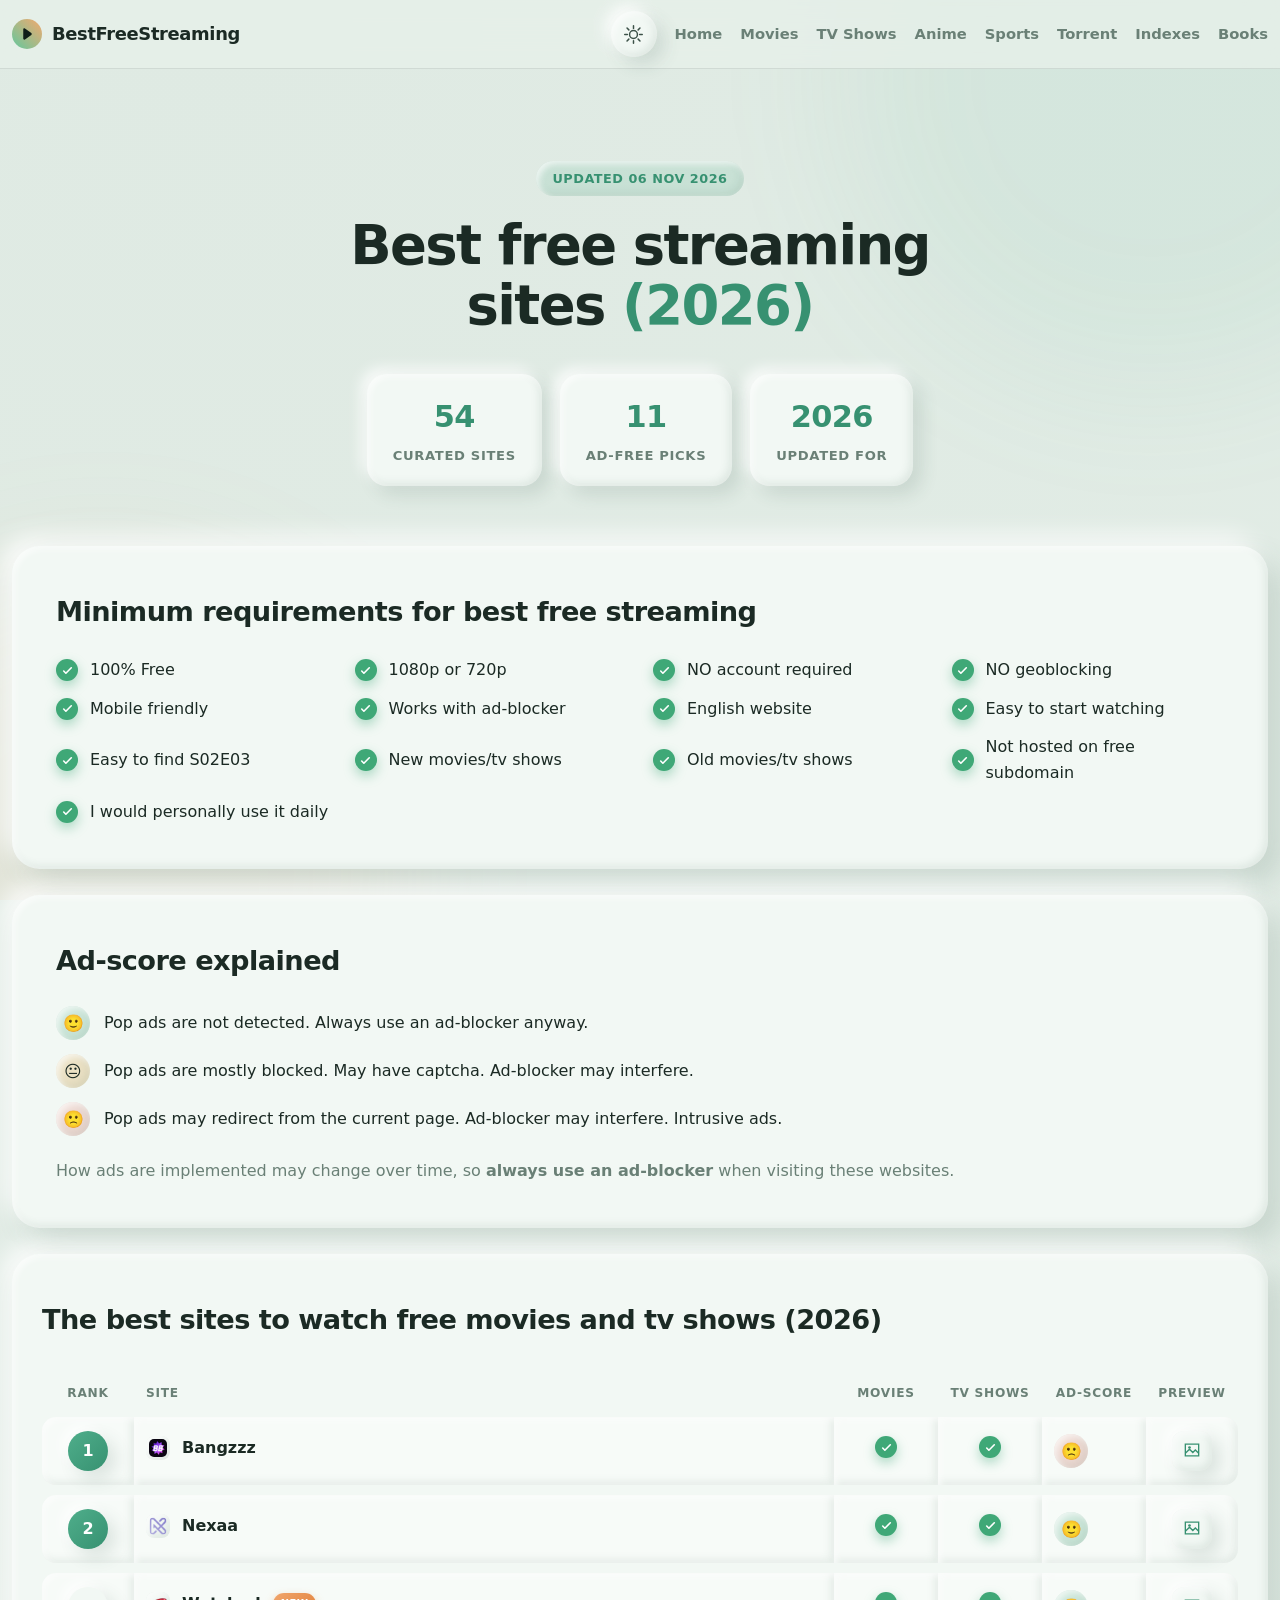
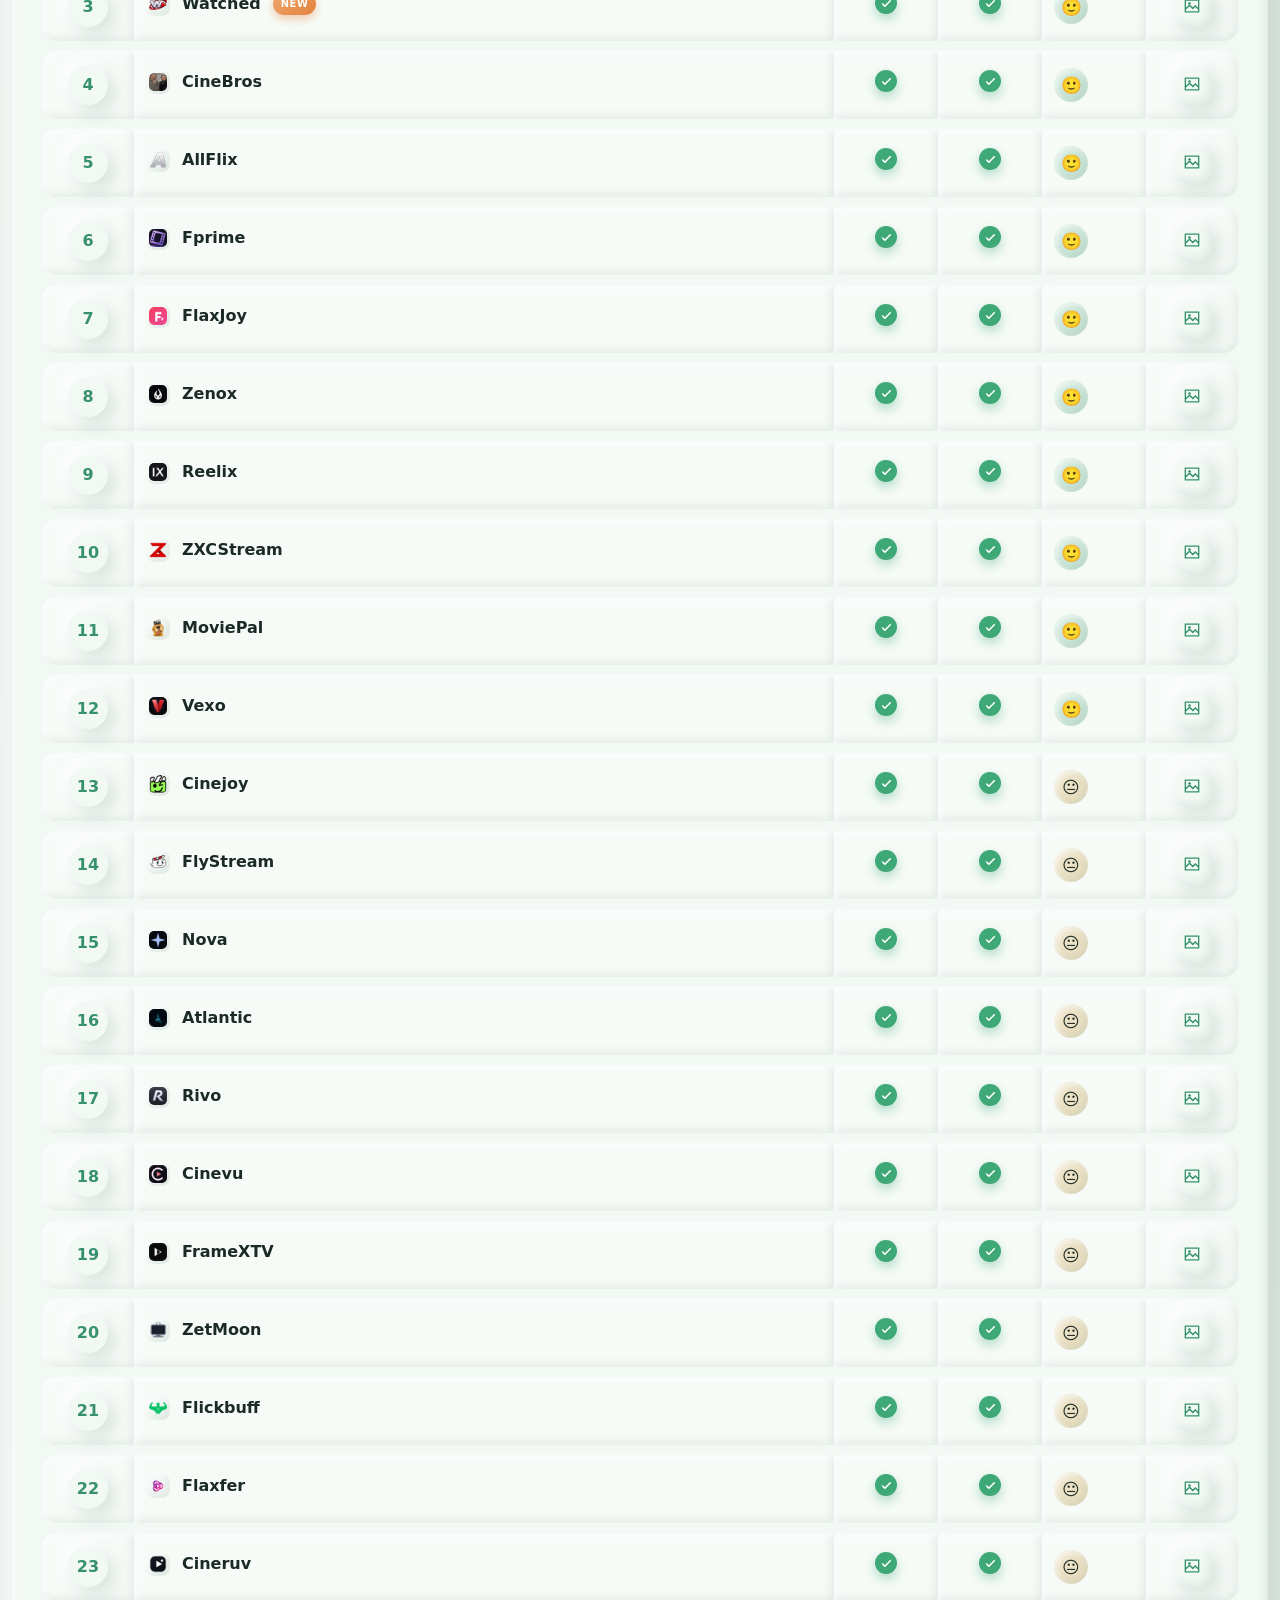
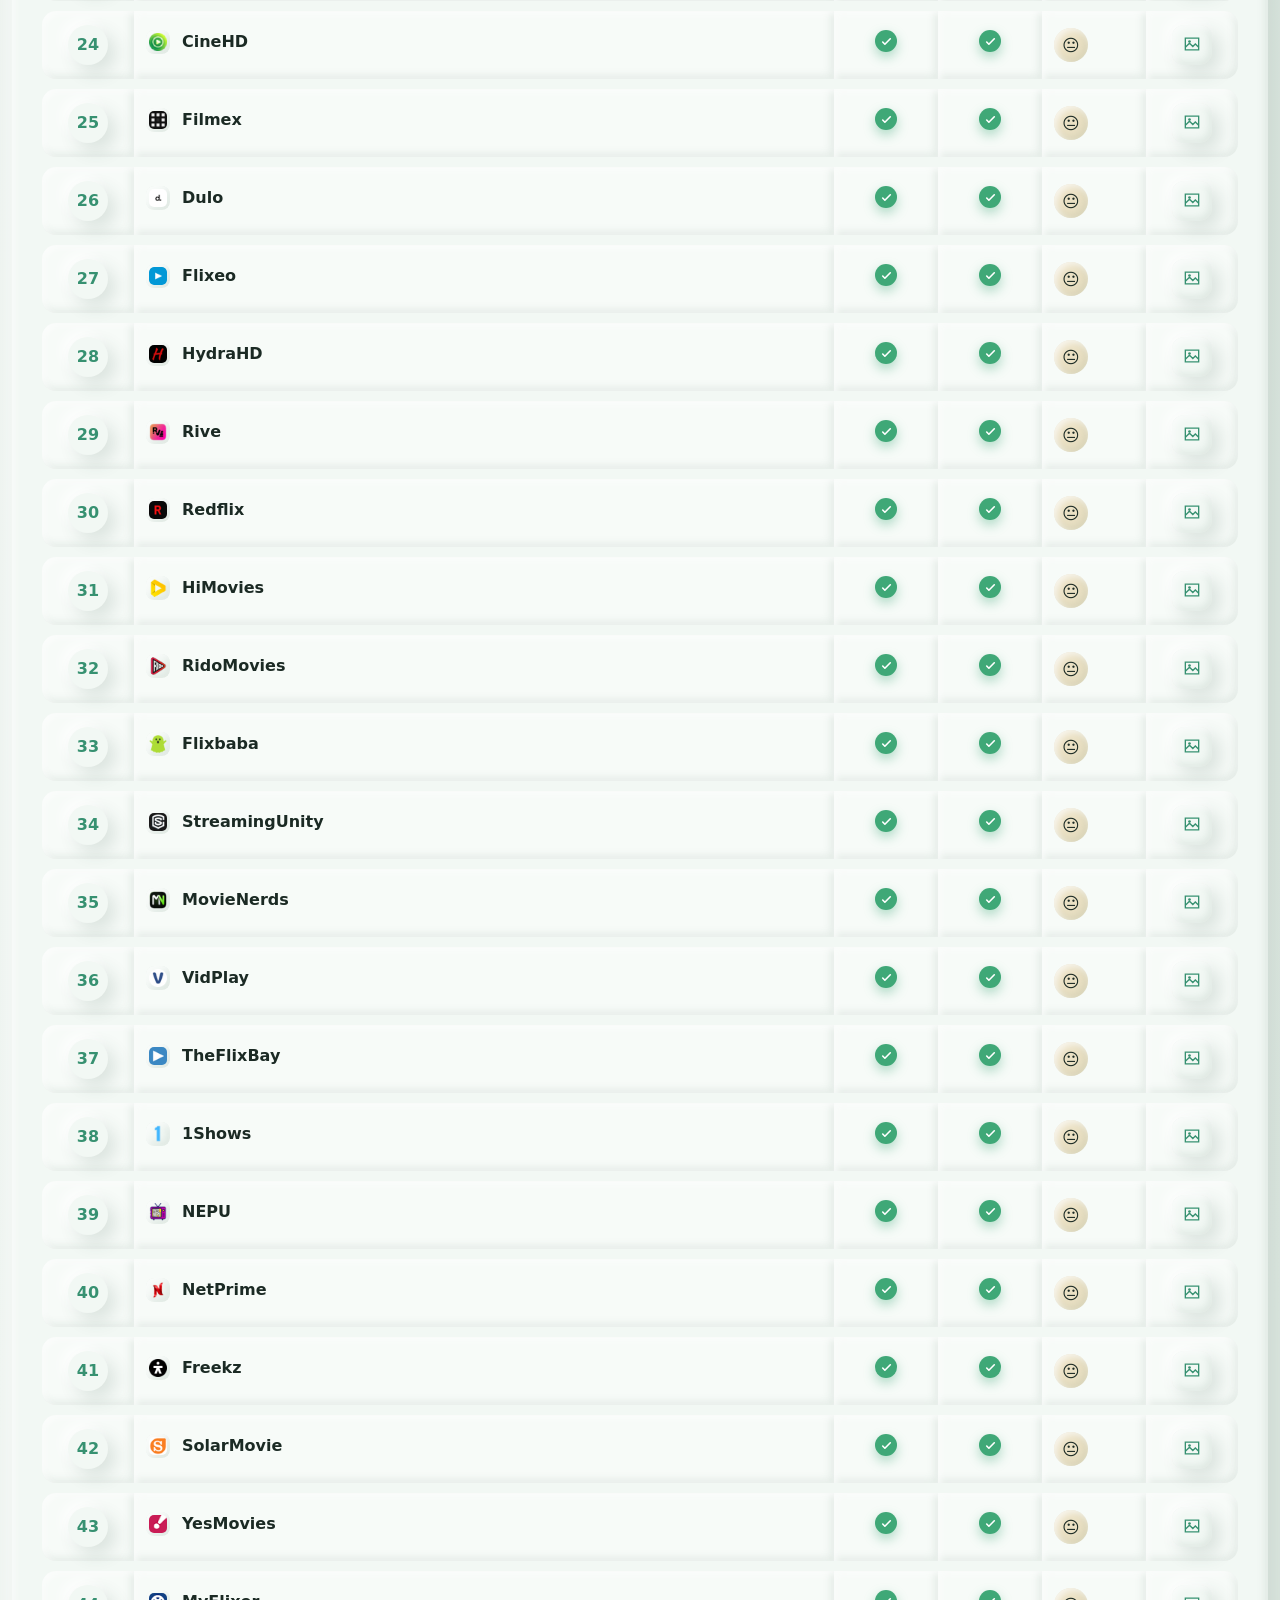
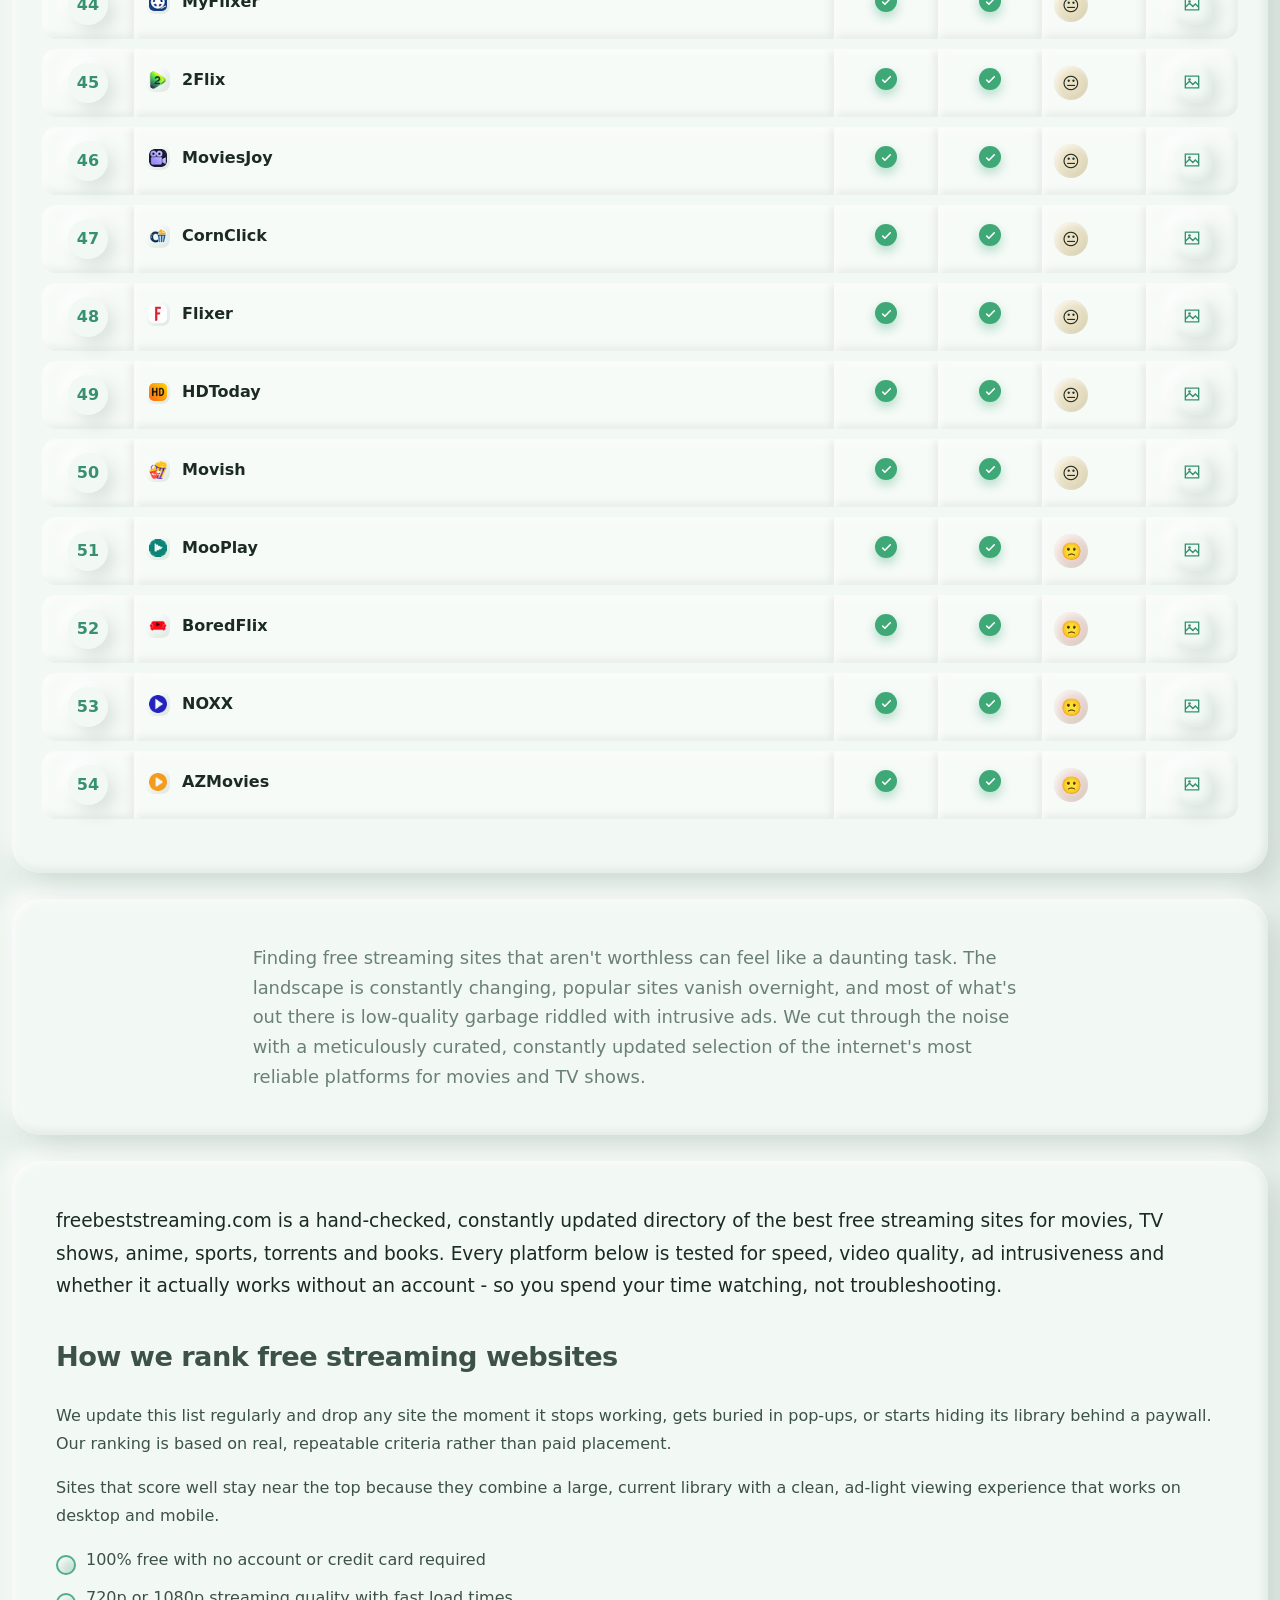
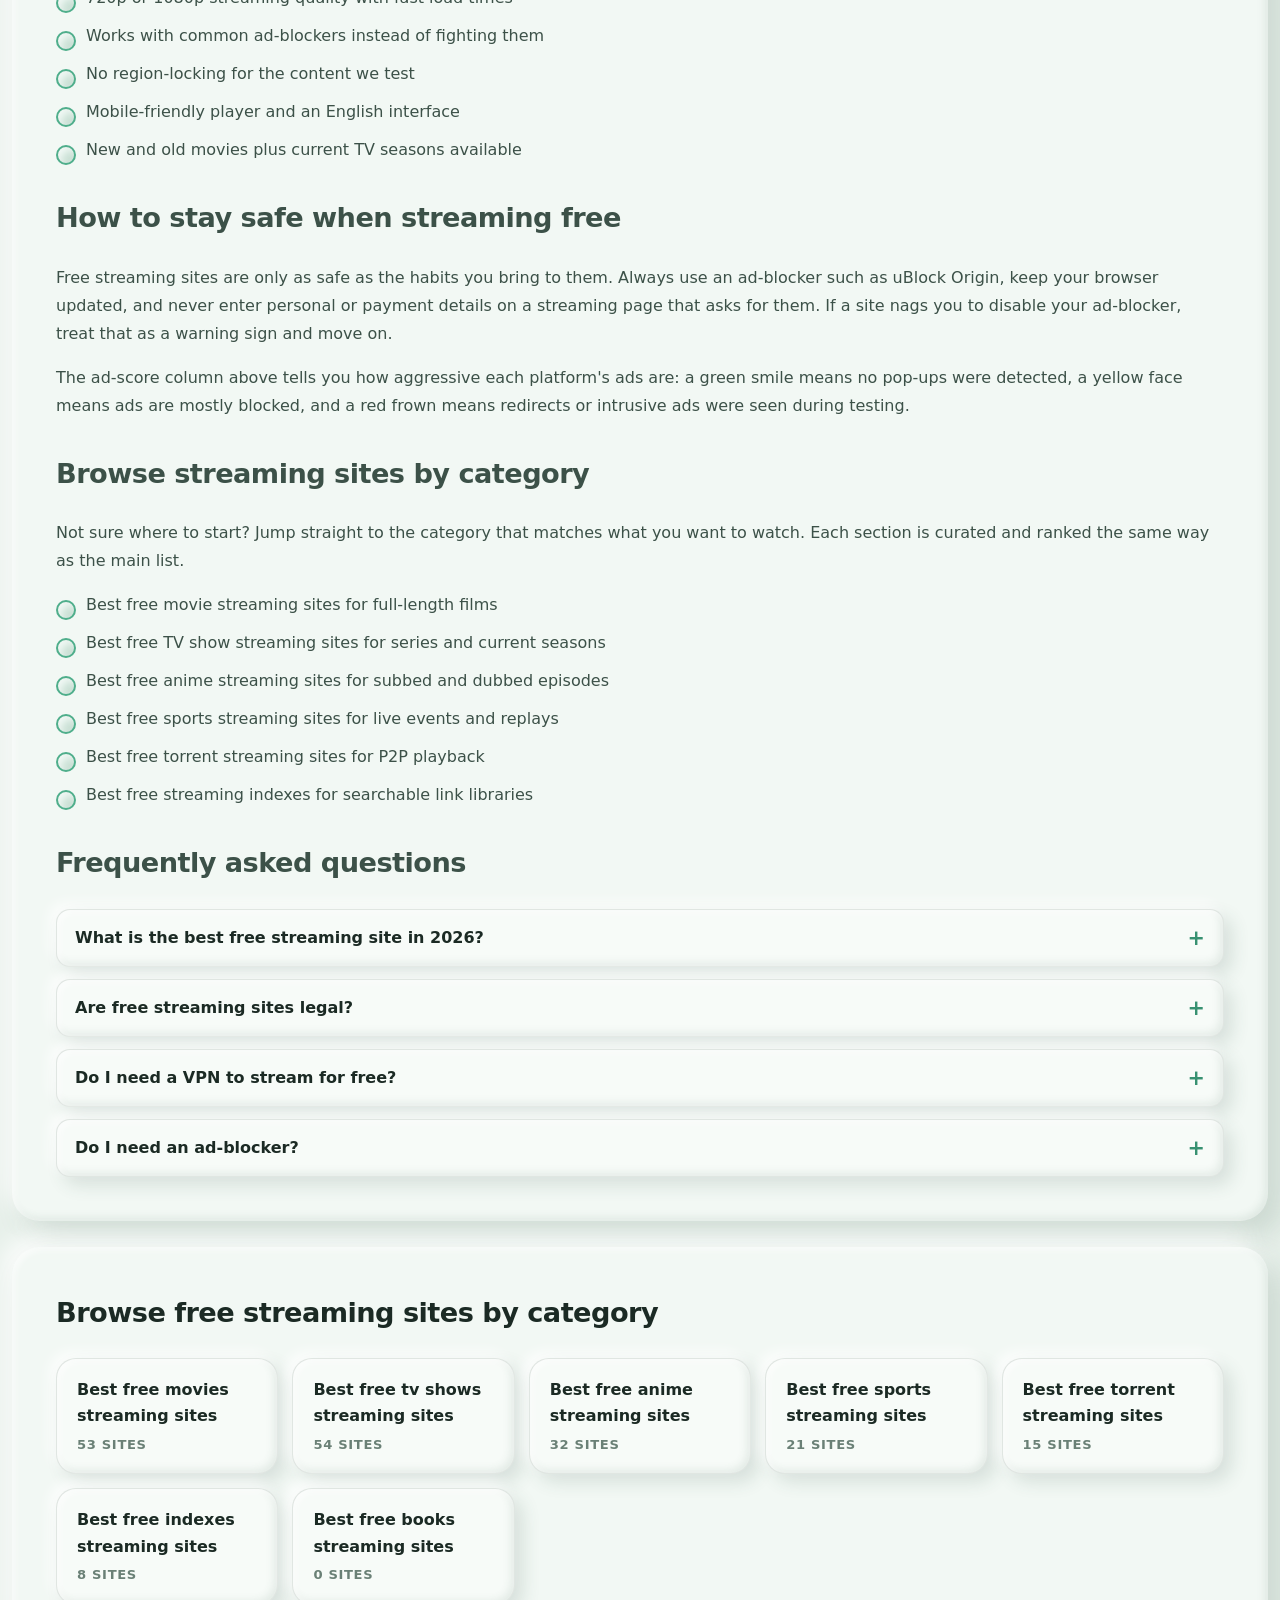
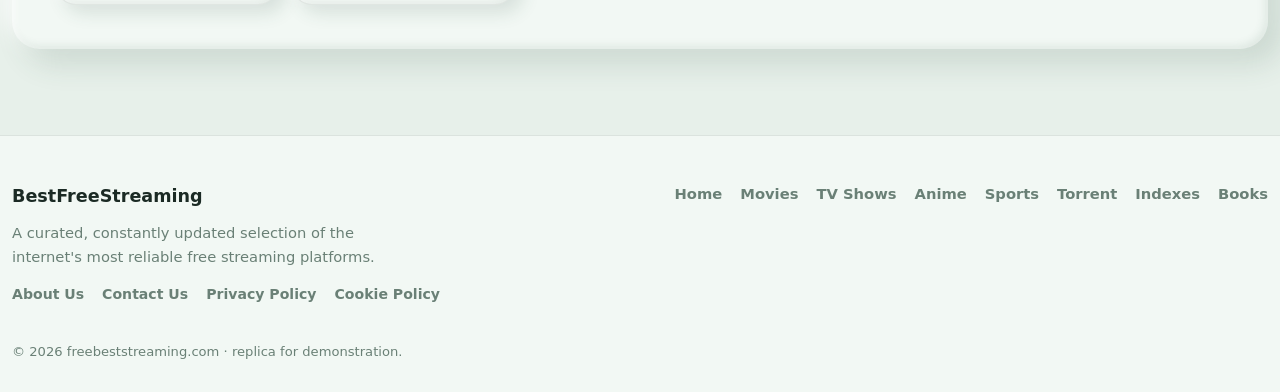
==== commit 0c0a41c3: "logo and favicon" ====
--- a/index.html
+++ b/index.html
@@ -22,10 +22,11 @@
 <meta property="og:image:height" content="630" />
 <meta property="og:image:alt" content="freebeststreaming.com - best free streaming sites 2026" />
 <meta name="twitter:card" content="summary_large_image" />
+<meta name="yandex-verification" content="601fb3e719cadd50" />
 <meta name="twitter:title" content="Best Free Streaming Sites (2026) - Watch Movies &amp; TV Shows Online Free" />
 <meta name="twitter:description" content="Discover the best free streaming sites for movies, TV shows, anime, sports, torrents and books. Hand-checked, ad-scored and updated for 2026 - no account needed." />
 <meta name="twitter:image" content="https://www.freebeststreaming.com/img/og-default.png" />
-<link rel="icon" href="favicon.ico" />
+<link rel="icon" href="favicon.svg" type="image/svg+xml" />
 <link rel="preconnect" href="https://www.freebeststreaming.com" />
 <link rel="stylesheet" href="css/site.css" />
 <script type="application/ld+json">{"@context":"https://schema.org","@graph":[{"@type":"WebSite","@id":"https://www.freebeststreaming.com/#website","url":"https://www.freebeststreaming.com","name":"freebeststreaming.com","description":"Hand-checked directory of the best free streaming sites for movies, TV shows, anime, sports, torrents and books.","inLanguage":"en","potentialAction":{"@type":"SearchAction","target":{"@type":"EntryPoint","urlTemplate":"https://www.freebeststreaming.com/Home/Category?key={search_term_string}"},"query-input":"required name=search_term_string"}},{"@type":"Organization","@id":"https://www.freebeststreaming.com/#organization","name":"freebeststreaming.com","url":"https://www.freebeststreaming.com","logo":{"@type":"ImageObject","url":"https://www.freebeststreaming.com/img/og-default.png"}}]}</script>
@@ -39,9 +40,9 @@
   <div class="container">
     <a href="index.html" class="logo-brand">
       <svg xmlns="http://www.w3.org/2000/svg" viewBox="0 0 16 16" aria-hidden="true">
-        <defs><linearGradient id="grad1" x1="0%" y1="100%" x2="100%" y2="0%"><stop offset="0" stop-color="#4fae8b" /><stop offset="1" stop-color="#f0a56c" /></linearGradient></defs>
+        <defs><linearGradient id="grad1" x1="0%" y1="100%" x2="100%" y2="0%"><stop offset="0" stop-color="#62c89e" /><stop offset="1" stop-color="#f4a96e" /></linearGradient></defs>
         <circle fill="url(#grad1)" cx="8" cy="8" r="8" />
-        <path fill="#101613" d="m10.3 7.5c0.3 0.2 0.3 0.8 0 1l-3.4 2.4c-0.4 0.3-0.9 0-0.9-0.5v-4.8c0-0.5 0.5-0.8 0.9-0.5z" />
+        <path fill="#0f1d18" d="m10.3 7.5c0.3 0.2 0.3 0.8 0 1l-3.4 2.4c-0.4 0.3-0.9 0-0.9-0.5v-4.8c0-0.5 0.5-0.8 0.9-0.5z" />
       </svg>
       <span>BestFreeStreaming</span>
     </a>
